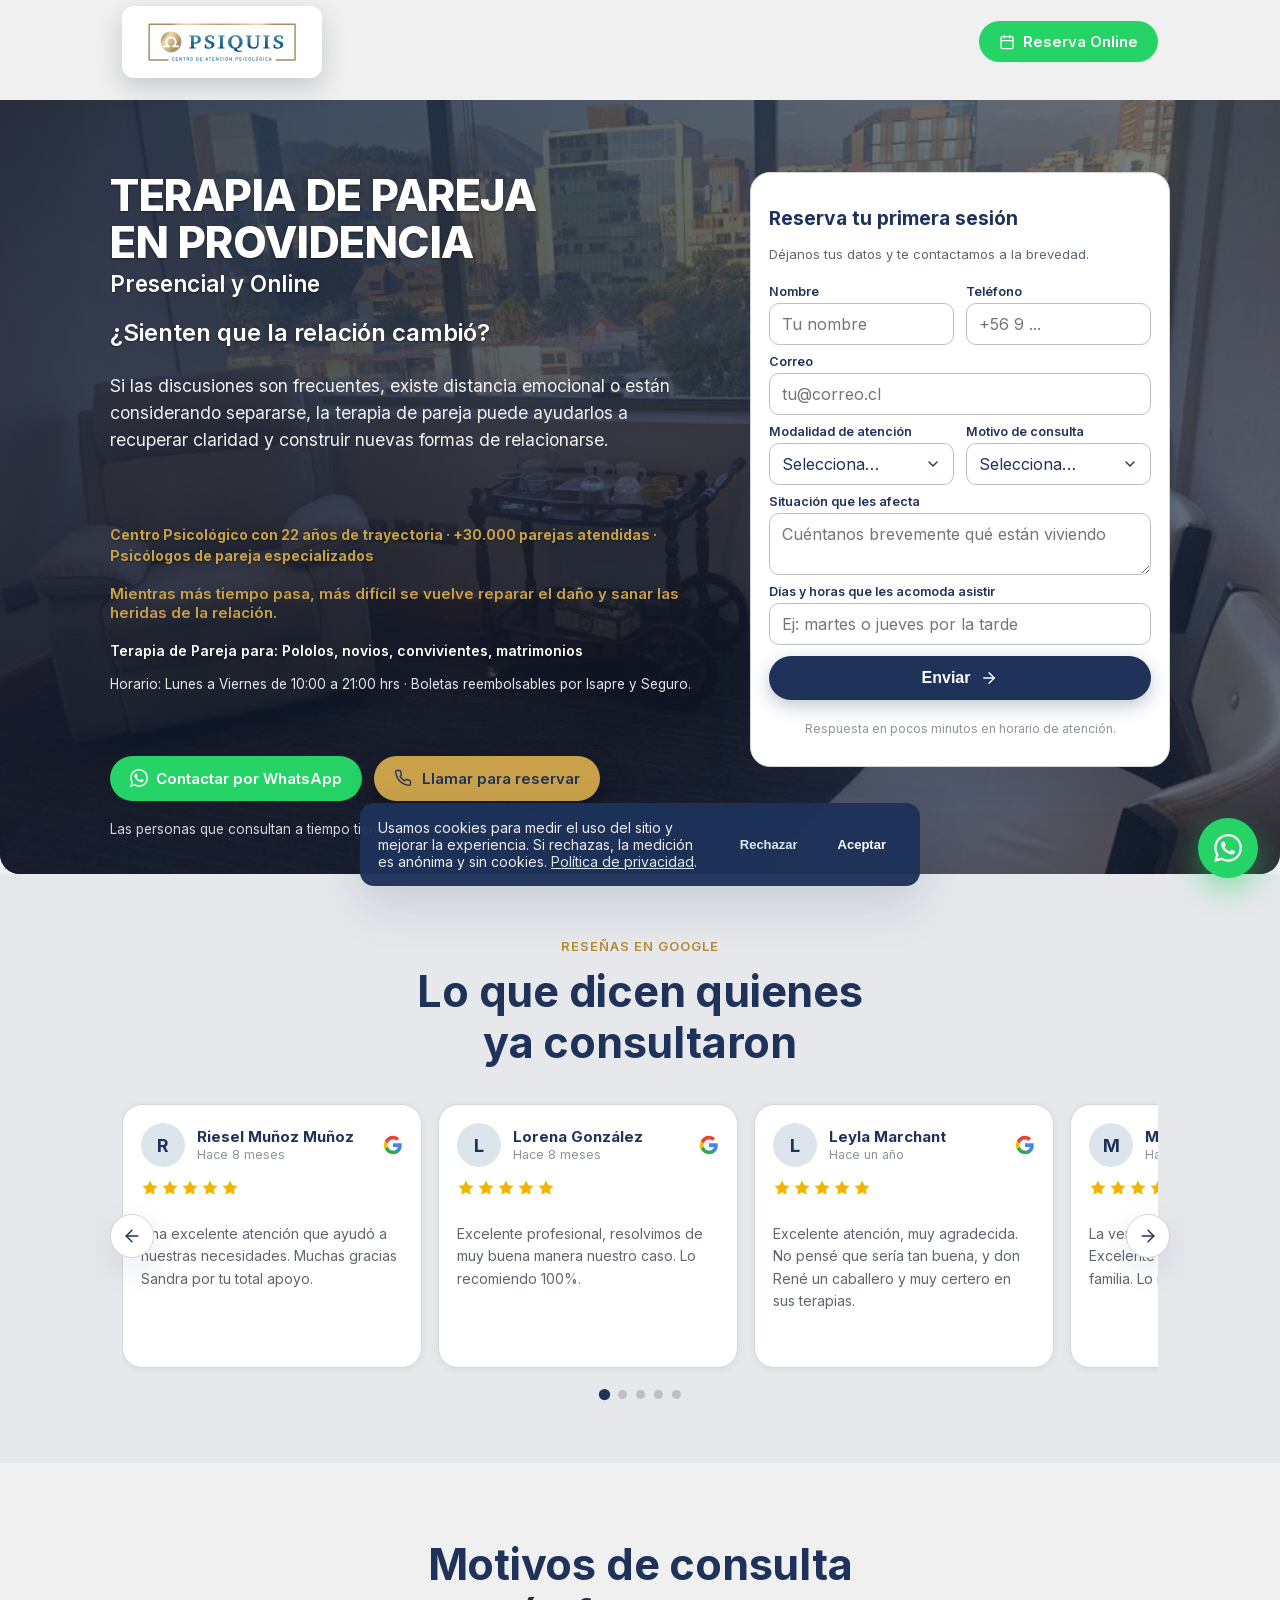
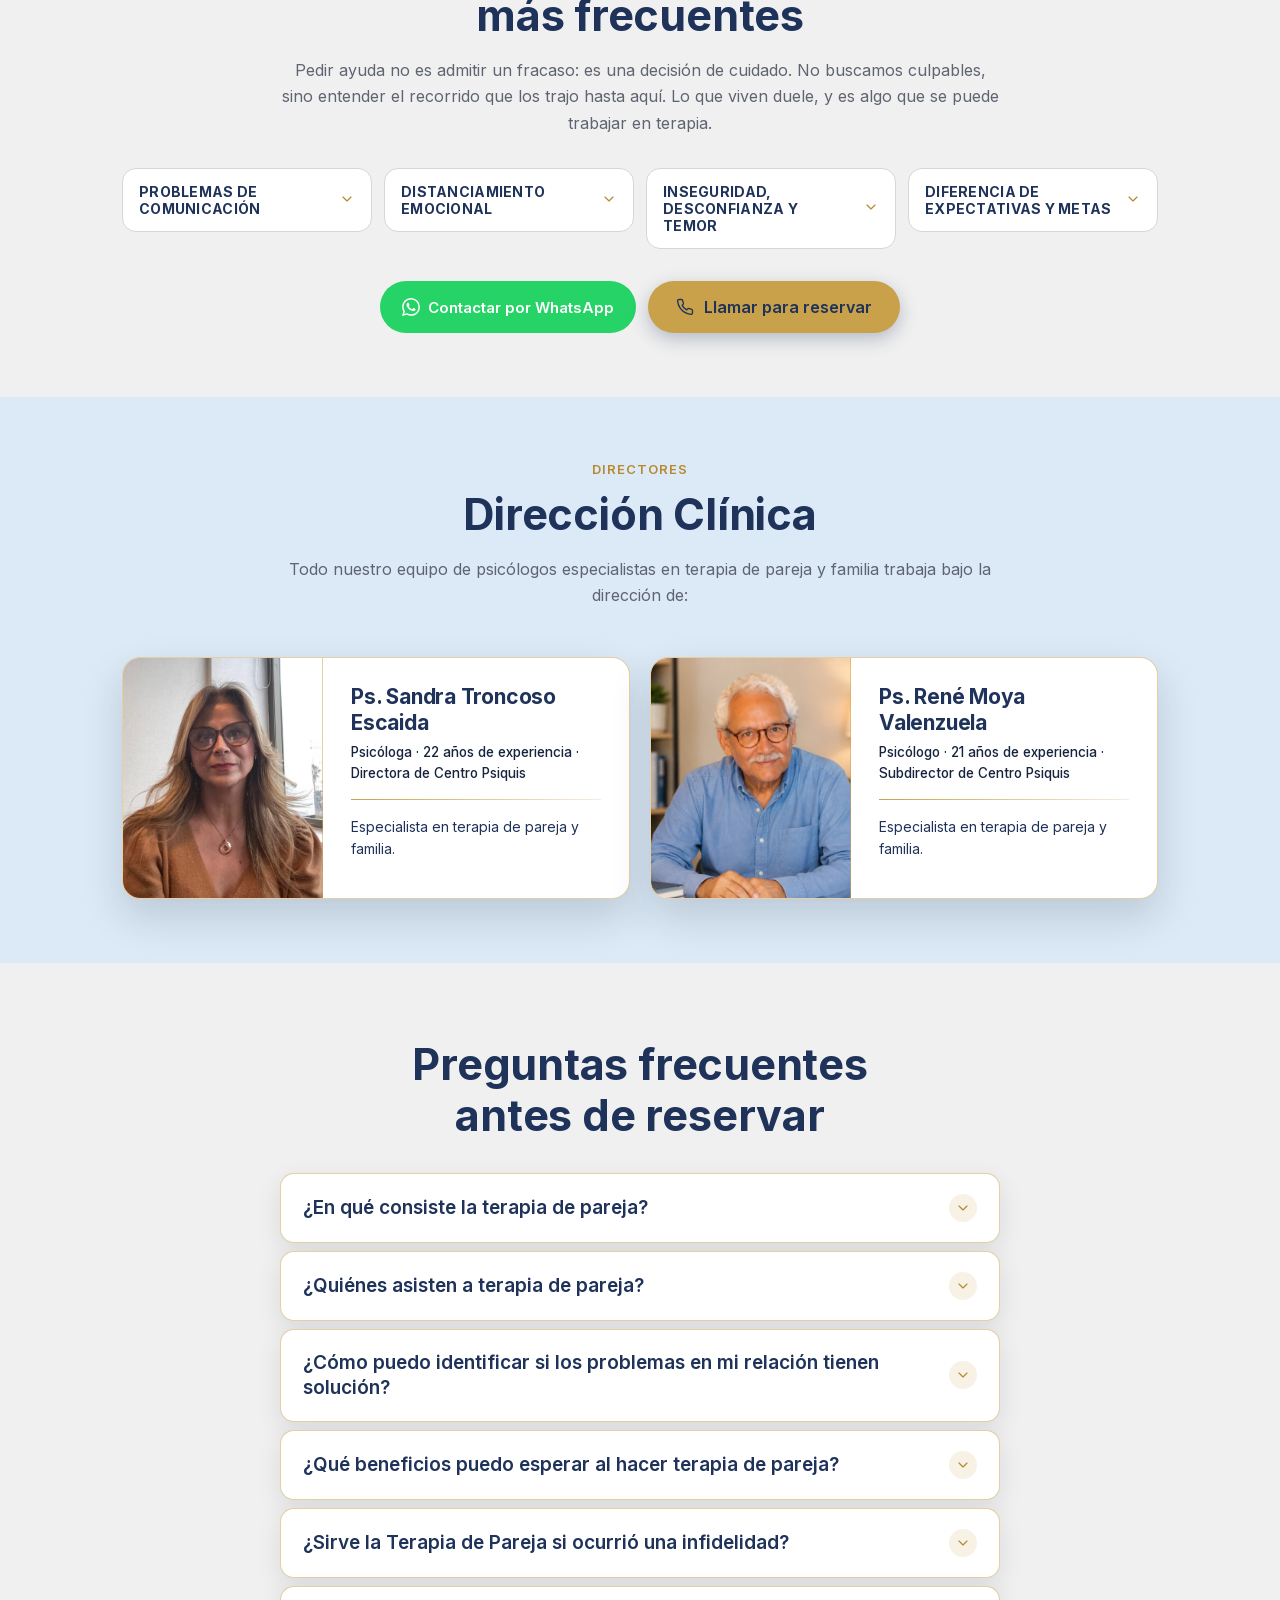
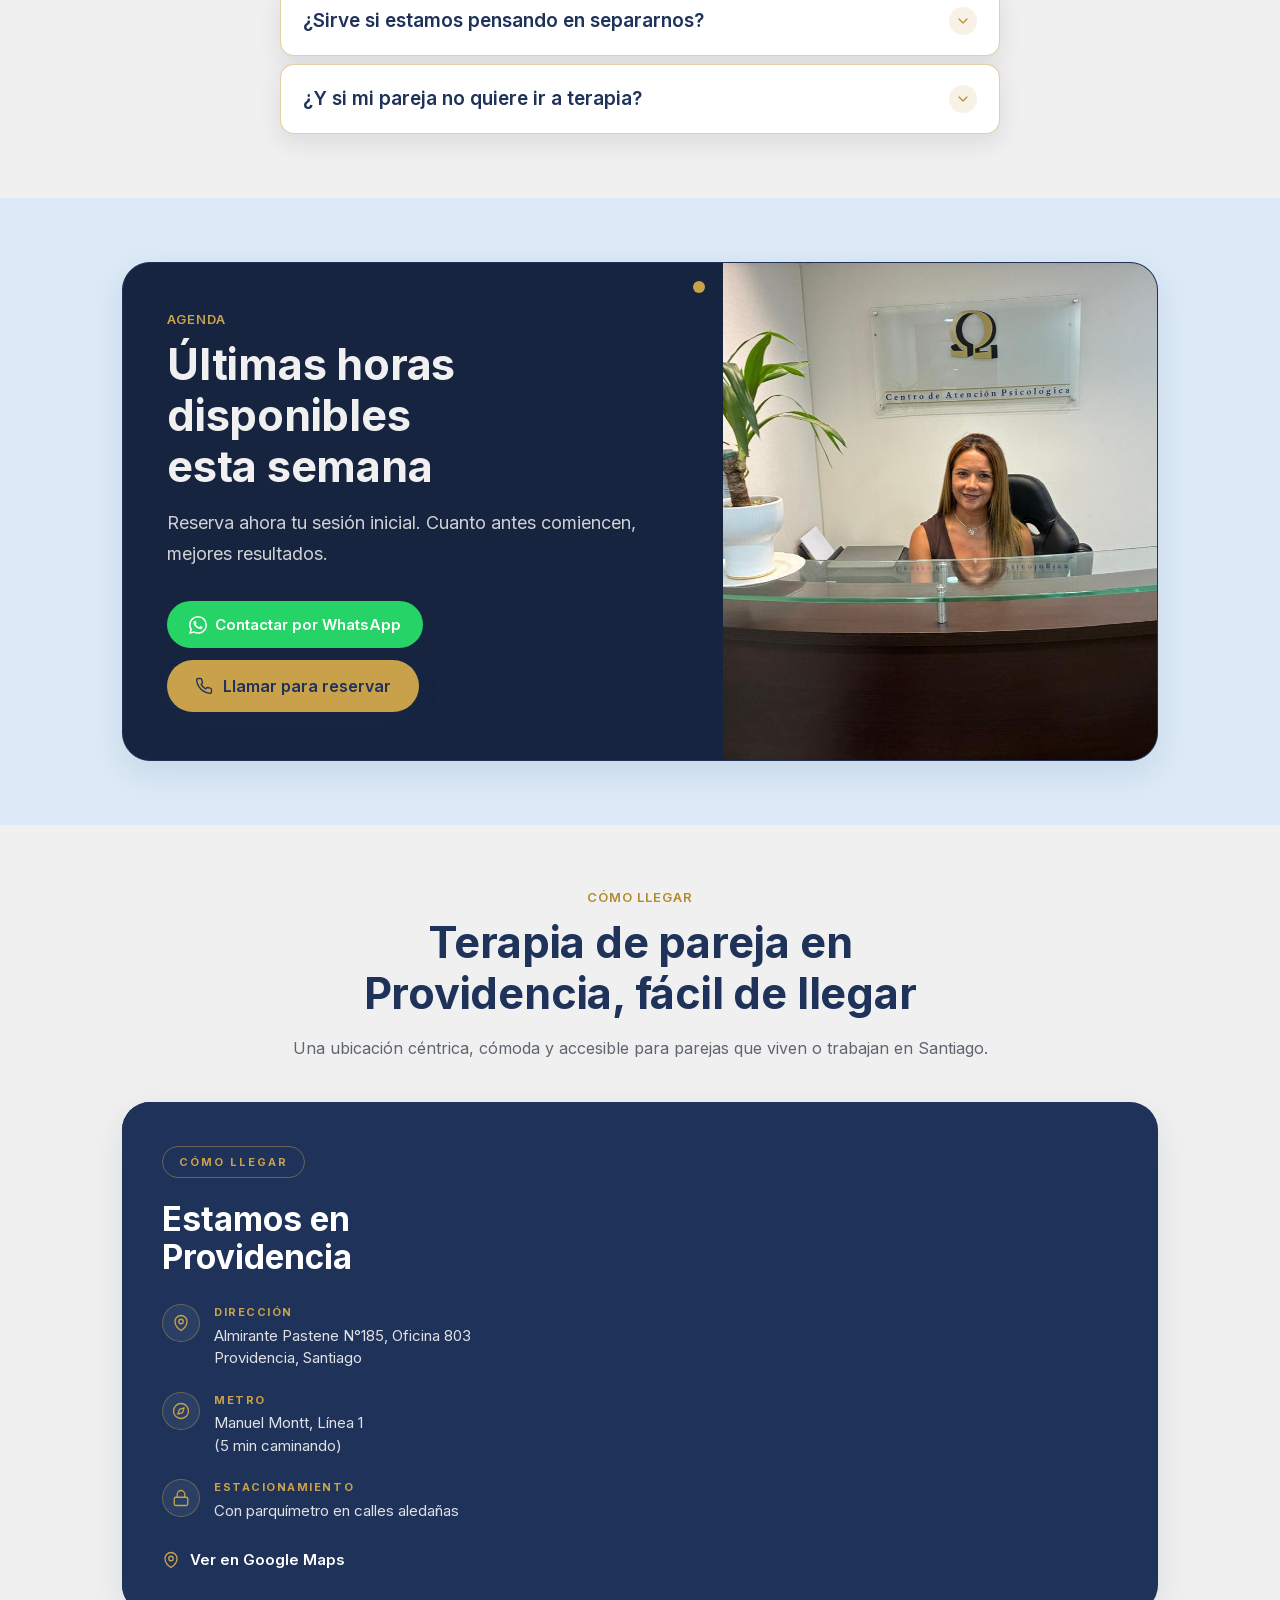
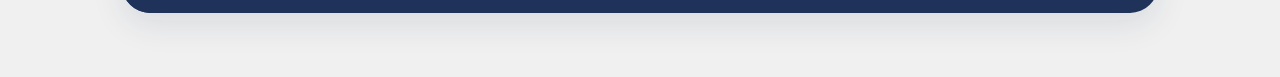
==== index.html @ bd594f8b "Preview limpio (URL nueva sin caché) — landing terapia de pareja Co-Authored-By: Claude Opus 4.8 (1M" ====
<!doctype html>
<html lang="es-CL" style="scroll-behavior: auto;"><head>
<meta charset="utf-8">
<!-- Anti-cache defense layer (browsers más viejos / proxies que ignoran Cache-Control de headers) -->
<meta http-equiv="Cache-Control" content="no-cache, no-store, must-revalidate">
<meta http-equiv="Pragma" content="no-cache">
<meta http-equiv="Expires" content="0">
<!-- Version checker: fuerza reload si el server tiene un build más nuevo -->
<script type="text/javascript" async="" src="https://www.googletagmanager.com/gtag/js?id=G-28GFBGWT80&amp;cx=c&amp;gtm=4e6631h1"></script><script type="text/javascript" async="" src="https://www.googletagmanager.com/gtm.js?id=GTM-K8H5GZMG&amp;is_td=1&amp;v=3&amp;t=t&amp;pid=2026185247&amp;gtm=45He6631h1v9252844368za200zd9252844368&amp;seq=1&amp;exp=0~115616985~115938466~115938469~118228214~119027222&amp;dl=127.0.0.1%2Findex.html&amp;tdp=GTM-K8H5GZMG;252844368;0;0;0&amp;frm=0&amp;rtg=252844368&amp;slo=3&amp;hlo=3&amp;lst=1&amp;bt=0&amp;ct=3&amp;mde=AW-960401448;0_1&amp;z=0"></script><script type="text/javascript" async="" src="https://www.googletagmanager.com/gtag/js?id=AW-960401448&amp;cx=c&amp;gtm=4e6631h1"></script><script async="" src="https://www.googletagmanager.com/gtm.js?id=GTM-K8H5GZMG"></script><script>
(function(){
  var current = 'mq34mw6h';
  try {
    fetch('/version.txt?t=' + Date.now(), { cache: 'no-store' })
      .then(function(r){ return r.ok ? r.text() : null; })
      .then(function(server){
        if (!server) return;
        server = server.trim();
        if (server && server !== current) {
          var key = '__cp_last_reload_' + server;
          // Evitar reload loop infinito si la version.txt está cacheada en algún proxy
          if (!sessionStorage.getItem(key)) {
            sessionStorage.setItem(key, '1');
            location.reload();
          }
        }
      })
      .catch(function(){});
  } catch(e) {}
})();
</script>
<meta name="viewport" content="width=device-width, initial-scale=1, viewport-fit=cover">
<title>Terapia de Pareja en Providencia | Centro Psiquis</title>
<meta name="description" content="Terapia de pareja en Providencia, presencial y online. Psicólogos acreditados con más de 22 años de experiencia y +30.000 parejas atendidas. Reserva tu primera sesión.">
<meta name="theme-color" content="#F0F0F0">
<meta name="robots" content="noindex, follow">
<meta name="author" content="Centro Psiquis">
<link rel="canonical" href="https://pareja.centropsiquis.cl/">
<meta name="format-detection" content="telephone=no">

<!-- Favicon / iconos de marca -->
<link rel="icon" href="/favicon.ico" sizes="32x32">
<link rel="icon" type="image/png" sizes="48x48" href="assets/favicon-48.png">
<link rel="apple-touch-icon" href="assets/apple-touch-icon.png">

<!-- Resource hints: destino de conversión (AgendaPro) -->
<link rel="preconnect" href="https://centropsiquis.site.agendapro.com" crossorigin="">
<link rel="dns-prefetch" href="https://centropsiquis.site.agendapro.com">

<!-- Open Graph -->
<meta property="og:type" content="website">
<meta property="og:site_name" content="Centro Psiquis">
<meta property="og:locale" content="es_CL">
<meta property="og:url" content="https://pareja.centropsiquis.cl/">
<meta property="og:title" content="Terapia de Pareja en Providencia | Centro Psiquis">
<meta property="og:description" content="Terapia de pareja en Providencia, presencial y online. Psicólogos acreditados con más de 22 años de experiencia y +30.000 parejas atendidas. Reserva tu primera sesión.">
<meta property="og:image" content="https://pareja.centropsiquis.cl/assets/og-image.jpg">
<meta property="og:image:secure_url" content="https://pareja.centropsiquis.cl/assets/og-image.jpg">
<meta property="og:image:type" content="image/jpeg">
<meta property="og:image:width" content="1200">
<meta property="og:image:height" content="630">
<meta property="og:image:alt" content="Sesión de terapia de pareja en Centro Psiquis, Providencia">

<!-- Twitter Card -->
<meta name="twitter:card" content="summary_large_image">
<meta name="twitter:title" content="Terapia de Pareja en Providencia | Centro Psiquis">
<meta name="twitter:description" content="Terapia de pareja en Providencia, presencial y online. Psicólogos acreditados con más de 22 años de experiencia y +30.000 parejas atendidas. Reserva tu primera sesión.">
<meta name="twitter:image" content="https://pareja.centropsiquis.cl/assets/og-image.jpg">
<meta name="twitter:image:alt" content="Sesión de terapia de pareja en Centro Psiquis, Providencia">

<!-- Fuentes self-hosted (sin requests externos) -->
<link rel="preload" as="image" href="assets/consulta-pareja.jpg" fetchpriority="high">
<link rel="stylesheet" href="styles.css?v=mq34mw6h">

<!-- Local MedicalClinic JSON-LD (members nested) -->
<script type="application/ld+json">
{
  "@context": "https://schema.org",
  "@type": "MedicalClinic",
  "@id": "https://pareja.centropsiquis.cl/#clinic",
  "name": "Centro Psiquis",
  "alternateName": "Centro de Atención Psicológica Psiquis",
  "description": "Centro de atención psicológica · Terapia de pareja en Providencia y Santiago, presencial y online.",
  "url": "https://pareja.centropsiquis.cl/",
  "logo": "https://pareja.centropsiquis.cl/assets/logo-psiquis.png",
  "image": {
    "@type": "ImageObject",
    "url": "https://pareja.centropsiquis.cl/assets/og-image.jpg",
    "width": 1200,
    "height": 630
  },
  "priceRange": "$$",
  "address": {
    "@type": "PostalAddress",
    "streetAddress": "Almirante Pastene 185, Oficina 803",
    "addressLocality": "Providencia",
    "addressRegion": "Región Metropolitana",
    "postalCode": "7500000",
    "addressCountry": "CL"
  },
  "geo": {
    "@type": "GeoCoordinates",
    "latitude": -33.4282,
    "longitude": -70.6175
  },
  "hasMap": "https://www.google.com/maps/search/?api=1&query=Almirante+Pastene+185+Of+803+Providencia+Santiago",
  "telephone": "+56940060690",
  "openingHours": "Mo-Fr 10:00-21:00",
  "areaServed": [
    { "@type": "City", "name": "Providencia" },
    { "@type": "City", "name": "Santiago" },
    { "@type": "Country", "name": "Chile" }
  ],
  "availableService": {
    "@type": "MedicalProcedure",
    "name": "Terapia de pareja",
    "procedureType": "https://schema.org/TherapeuticProcedure"
  },
  "makesOffer": [
    {
      "@type": "Offer",
      "name": "Sesión de terapia de pareja — arancel general",
      "priceSpecification": {
        "@type": "PriceSpecification",
        "price": "60000",
        "priceCurrency": "CLP"
      }
    },
    {
      "@type": "Offer",
      "name": "Sesión de terapia de pareja — arancel preferencial Fonasa (niveles I, II y III)",
      "priceSpecification": {
        "@type": "PriceSpecification",
        "price": "50000",
        "priceCurrency": "CLP"
      }
    }
  ],
  "member": [
    {
      "@type": "Person",
      "name": "Ps. Sandra Troncoso Escaida",
      "jobTitle": "Psicóloga · Directora",
      "identifier": ["Registro Superintendencia de Salud N°107421", "Colegio de Psicólogos N°2962"]
    },
    {
      "@type": "Person",
      "name": "Ps. René Moya Valenzuela",
      "jobTitle": "Psicólogo · Subdirector",
      "identifier": ["Registro Superintendencia de Salud N°107892", "Colegio de Psicólogos N°6592"]
    }
  ]
}
</script>

<!-- Google Tag Manager + Consent Mode v2 · GTM carga SIEMPRE; consentimiento denegado por defecto
     (pings sin cookies → Google modela las conversiones de quienes no aceptan). Ley 19.628 / cookies. -->
<script>
window.dataLayer = window.dataLayer || [];
function gtag(){ dataLayer.push(arguments); }
(function () {
  var GTM_ID = 'GTM-K8H5GZMG';

  // Estado por defecto: denegado, salvo que el visitante ya haya aceptado en una visita previa.
  var granted = false;
  try { granted = (localStorage.getItem('cp_cookie_consent') === 'accepted'); } catch (e) {}
  gtag('consent', 'default', {
    ad_storage: granted ? 'granted' : 'denied',
    analytics_storage: granted ? 'granted' : 'denied',
    ad_user_data: granted ? 'granted' : 'denied',
    ad_personalization: granted ? 'granted' : 'denied',
    wait_for_update: 500
  });

  // El banner de cookies llama a esto al decidir (true = Aceptar, false = Rechazar).
  window.__setConsent = function (accepted) {
    gtag('consent', 'update', {
      ad_storage: accepted ? 'granted' : 'denied',
      analytics_storage: accepted ? 'granted' : 'denied',
      ad_user_data: accepted ? 'granted' : 'denied',
      ad_personalization: accepted ? 'granted' : 'denied'
    });
  };

  // Cargar GTM SIEMPRE. Con Consent Mode, los tags de Google envían pings sin cookies mientras
  // el consentimiento esté denegado (medición modelada) y medición completa cuando se acepta.
  (function (w, d, s, l, i) {
    w[l] = w[l] || [];
    w[l].push({ 'gtm.start': new Date().getTime(), event: 'gtm.js' });
    var f = d.getElementsByTagName(s)[0], j = d.createElement(s),
        dl = l != 'dataLayer' ? '&l=' + l : '';
    j.async = true; j.src = 'https://www.googletagmanager.com/gtm.js?id=' + i + dl;
    f.parentNode.insertBefore(j, f);
  })(window, document, 'script', 'dataLayer', GTM_ID);

  // Eventos de conversión al dataLayer (GTM los consume; sin consentimiento viajan como ping sin cookies)
  document.addEventListener('click', function (e) {
    var a = e.target && e.target.closest ? e.target.closest('a[href]') : null;
    if (!a) return;
    var h = a.getAttribute('href') || '';
    var loc = a.getAttribute('data-loc') ||
              ((a.className && String(a.className).indexOf('wa-fab') > -1) ? 'fab' : '');
    if (h.indexOf('agendapro') > -1) {
      window.dataLayer.push({ event: 'reservar_click', cta_location: loc });
    } else if (h.indexOf('wa.me') > -1 || h.indexOf('whatsapp') > -1) {
      window.dataLayer.push({ event: 'whatsapp_click', cta_location: loc });
    } else if (h.indexOf('tel:') === 0 && h.indexOf('56940060690') > -1) {
      // Solo el teléfono del centro cuenta como conversión; excluye emergencias (131/SAMU, Salud Responde, 1455, 149, 133)
      window.dataLayer.push({ event: 'call_click', cta_location: loc });
    }
  }, true);
})();
</script>
<script type="application/ld+json" id="faq-jsonld">{"@context":"https://schema.org","@type":"FAQPage","mainEntity":[{"@type":"Question","name":"¿En qué consiste la terapia de pareja?","acceptedAnswer":{"@type":"Answer","text":"La terapia de pareja, también llamada terapia matrimonial o terapia familiar (aunque específicamente esta última se denomina así cuando asisten otros miembros de la familia), consiste en asistir junto a tu pareja a sesiones con un psicólogo especialista. Se trabaja sobre el problema, las dinámicas y las variables involucradas para implementar estrategias y herramientas que permitan a ambos administrar y resolver los conflictos."}},{"@type":"Question","name":"¿Quiénes asisten a terapia de pareja?","acceptedAnswer":{"@type":"Answer","text":"Solicitan hora de terapia de pareja personas jóvenes que recién están en pareja, novios próximos a casarse, personas que conviven por primera vez o después de años, matrimonios de más de 20 años y parejas del mismo sexo. Los conflictos ocurren en distintas formas de estar en pareja, y cada vez más personas se asesoran a tiempo."}},{"@type":"Question","name":"¿Cómo puedo identificar si los problemas en mi relación tienen solución?","acceptedAnswer":{"@type":"Answer","text":"El primer paso es definir el problema para ambas partes; luego ver las variables que influyen: características de personalidad, circunstancias, expectativas de cada uno, factibilidad y motivación para la resolución de conflictos. Si son coordinados y existe voluntad de superarlos, tienen solución."}},{"@type":"Question","name":"¿Sirve la Terapia de Pareja si ocurrió una infidelidad?","acceptedAnswer":{"@type":"Answer","text":"Es una de las crisis de pareja más complejas. Muchas parejas, al abordar esta situación en forma adecuada, pueden llegar a unirse aún más, logrando trabajar la desconfianza y volviendo a conectar emocionalmente."}},{"@type":"Question","name":"¿Sirve si estamos pensando en separarnos?","acceptedAnswer":{"@type":"Answer","text":"La primera frase que dicen algunas parejas es: «Esta es la última oportunidad que nos estamos dando, el último recurso para ver si se puede salvar esta relación». La terapia de pareja ayuda a reconocer y a expresar lo que sienten, y a decidir con más claridad."}},{"@type":"Question","name":"¿Y si mi pareja no quiere ir a terapia?","acceptedAnswer":{"@type":"Answer","text":"En algunos casos ocurre, y a menudo tiene que ver con el temor a la exposición y a ser responsabilizado/a. A la primera sesión puede asistir un solo miembro de la pareja para plantear la problemática; luego, con la asesoría del psicólogo, se incluye a la pareja."}}]}</script></head>
<body>
<div id="root"><div class="cookie-bar" role="dialog" aria-label="Aviso de cookies"><div>Usamos cookies para medir el uso del sitio y mejorar la experiencia. Si rechazas, la medición es anónima y sin cookies. <a href="privacidad.html" style="color: rgb(220, 231, 236); text-decoration: underline;">Política de privacidad</a>.</div><div class="cookie-actions flex gap-2"><button class="cookie-deny">Rechazar</button><button class="cookie-accept">Aceptar</button></div></div><header id="top" class="header-shell " role="banner"><div class="container-x h-full flex items-center justify-between"><a href="#top" aria-label="Centro Psiquis · inicio" class="inline-flex items-center"><img src="assets/logo-psiquis.svg" alt="Centro Psiquis · Centro de Atención Psicológica" width="218" height="72" class="header-logo"></a><div class="flex items-center gap-2"><a href="https://centropsiquis.site.agendapro.com/cl/sucursal/3797/profesional/22496" target="_blank" rel="noopener" class="btn-wa header-cta-reserva" data-loc="header"><svg xmlns="http://www.w3.org/2000/svg" width="16" height="16" viewBox="0 0 24 24" fill="none" stroke="currentColor" stroke-width="1.75" stroke-linecap="round" stroke-linejoin="round" class="" aria-hidden="true"><rect width="18" height="18" x="3" y="4" rx="2"></rect><path d="M16 2v4M8 2v4M3 10h18"></path></svg> Reserva Online</a></div></div></header><main><div class="hero-frame"><section aria-labelledby="hero-title" class="hero-fullbleed hero2"><img src="assets/consulta-pareja.jpg" alt="" aria-hidden="true" width="1800" height="1200" fetchpriority="high" loading="eager" class="hero-photo"><div class="hero-tint" aria-hidden="true"></div><div class="hero-content hero2-content"><div class="hero-main hero2-main"><h1 id="hero-title" class="hero-h1">TERAPIA DE PAREJA EN PROVIDENCIA</h1><p class="hero2-subtitle">Presencial y Online</p><p class="hero2-lead">¿Sienten que la relación cambió?</p><p class="hero-sub">Si las discusiones son frecuentes, existe distancia emocional o están considerando separarse, la terapia de pareja puede ayudarlos a recuperar claridad y construir nuevas formas de relacionarse.</p><p class="hero2-stats">Centro Psicológico con 22 años de trayectoria · +30.000 parejas atendidas · Psicólogos de pareja especializados</p><p class="hero2-emph">Mientras más tiempo pasa, más difícil se vuelve reparar el daño y sanar las heridas de la relación.</p><p class="aud-line">Terapia de Pareja para: Pololos, novios, convivientes, matrimonios</p><p class="hero2-horario">Horario: Lunes a Viernes de 10:00 a 21:00 hrs · Boletas reembolsables por Isapre y Seguro.</p><div class="hero-cta-row"><a href="https://wa.me/56940060690" target="_blank" rel="noopener" class="btn-wa" data-loc="hero-wa"><svg width="18" height="18" viewBox="0 0 24 24" fill="currentColor" aria-hidden="true"><path d="M17.472 14.382c-.297-.149-1.758-.867-2.03-.967-.273-.099-.471-.148-.67.15-.197.297-.767.966-.94 1.164-.173.199-.347.223-.644.075-.297-.149-1.255-.463-2.39-1.475-.883-.788-1.48-1.761-1.653-2.059-.173-.297-.018-.458.13-.606.134-.133.298-.347.446-.52.149-.174.198-.298.298-.497.099-.198.05-.371-.025-.52-.075-.149-.669-1.612-.916-2.207-.242-.579-.487-.5-.669-.51-.173-.008-.371-.01-.57-.01-.198 0-.52.074-.792.372-.272.297-1.04 1.016-1.04 2.479 0 1.462 1.065 2.875 1.213 3.074.149.198 2.096 3.2 5.077 4.487.709.306 1.262.489 1.694.625.712.227 1.36.195 1.871.118.571-.085 1.758-.719 2.006-1.413.248-.694.248-1.289.173-1.413-.074-.124-.272-.198-.57-.347m-5.421 7.403h-.004a9.87 9.87 0 01-5.031-1.378l-.361-.214-3.741.982.998-3.648-.235-.374a9.86 9.86 0 01-1.51-5.26c.001-5.45 4.436-9.884 9.888-9.884 2.64 0 5.122 1.03 6.988 2.898a9.825 9.825 0 012.893 6.994c-.003 5.45-4.437 9.884-9.885 9.884m8.413-18.297A11.815 11.815 0 0012.05 0C5.495 0 .16 5.335.157 11.892c0 2.096.547 4.142 1.588 5.945L.057 24l6.305-1.654a11.882 11.882 0 005.683 1.448h.005c6.554 0 11.89-5.335 11.893-11.893a11.821 11.821 0 00-3.48-8.413z"></path></svg> Contactar por WhatsApp</a><a href="tel:+56940060690" class="btn-primary" data-loc="hero-call"><svg xmlns="http://www.w3.org/2000/svg" width="18" height="18" viewBox="0 0 24 24" fill="none" stroke="currentColor" stroke-width="1.75" stroke-linecap="round" stroke-linejoin="round" class="" aria-hidden="true"><path d="M22 16.92v3a2 2 0 0 1-2.18 2 19.79 19.79 0 0 1-8.63-3.07 19.5 19.5 0 0 1-6-6 19.79 19.79 0 0 1-3.07-8.67A2 2 0 0 1 4.11 2h3a2 2 0 0 1 2 1.72c.13.96.37 1.9.72 2.81a2 2 0 0 1-.45 2.11L8.09 9.91a16 16 0 0 0 6 6l1.27-1.27a2 2 0 0 1 2.11-.45c.91.35 1.85.59 2.81.72A2 2 0 0 1 22 16.92Z"></path></svg> Llamar para reservar</a></div><p class="hero2-micro">Las personas que consultan a tiempo tienen mejores resultados.</p></div><aside class="hero-aside hero2-aside"><form class="cform" aria-labelledby="cform-title"><div class="cform__head"><h2 id="cform-title" class="cform__title">Reserva tu primera sesión</h2><p class="cform__sub">Déjanos tus datos y te contactamos a la brevedad.</p></div><label class="cform__field"><span class="cform__label">Nombre</span><input type="text" name="nombre" required="" autocomplete="name" placeholder="Tu nombre" value=""></label><label class="cform__field"><span class="cform__label">Teléfono</span><input type="tel" name="telefono" required="" autocomplete="tel" inputmode="tel" placeholder="+56 9 ..." value=""></label><label class="cform__field cform__field--full"><span class="cform__label">Correo</span><input type="email" name="correo" autocomplete="email" inputmode="email" placeholder="tu@correo.cl" value=""></label><label class="cform__field"><span class="cform__label">Modalidad de atención</span><select name="modalidad"><option value="">Selecciona…</option><option value="Presencial">Presencial</option><option value="Online">Online</option></select></label><label class="cform__field"><span class="cform__label">Motivo de consulta</span><select name="motivo"><option value="">Selecciona…</option><option value="Problemas de comunicación">Problemas de comunicación</option><option value="Distanciamiento">Distanciamiento</option><option value="Inseguridad">Inseguridad</option><option value="Diferencia de expectativas">Diferencia de expectativas</option><option value="Otros">Otros</option></select></label><label class="cform__field cform__field--full"><span class="cform__label">Situación que les afecta</span><textarea name="situacion" rows="2" placeholder="Cuéntanos brevemente qué están viviendo"></textarea></label><label class="cform__field cform__field--full"><span class="cform__label">Días y horas que les acomoda asistir</span><input type="text" name="horario" placeholder="Ej: martes o jueves por la tarde" value=""></label><button type="submit" class="btn-primary cform__submit" data-loc="hero-form">Enviar <svg xmlns="http://www.w3.org/2000/svg" width="18" height="18" viewBox="0 0 24 24" fill="none" stroke="currentColor" stroke-width="1.75" stroke-linecap="round" stroke-linejoin="round" class="" aria-hidden="true"><path d="M5 12h14"></path><path d="m12 5 7 7-7 7"></path></svg></button><p class="cform__note">Respuesta en pocos minutos en horario de atención.</p></form></aside></div></section></div><section class="section" aria-labelledby="rev-title" style="background: var(--surface-alt);"><div class="container-x"><div class="text-center read-col mx-auto"><div class="reveal is-visible eyebrow">RESEÑAS EN GOOGLE</div><h2 id="rev-title" class="h2 mt-3">Lo que dicen quienes ya consultaron</h2></div><div class="reviews-wrap mt-8"><button type="button" class="reviews-arrow reviews-arrow--prev" aria-label="Ver reseñas anteriores"><span style="display: inline-flex; transform: rotate(180deg);"><svg xmlns="http://www.w3.org/2000/svg" width="20" height="20" viewBox="0 0 24 24" fill="none" stroke="currentColor" stroke-width="1.75" stroke-linecap="round" stroke-linejoin="round" class="" aria-hidden="true"><path d="M5 12h14"></path><path d="m12 5 7 7-7 7"></path></svg></span></button><div class="reviews-slider" role="list" aria-label="Reseñas de clientes en Google"><article class="review-card" role="listitem"><header class="review-head"><span class="review-avatar" aria-hidden="true">R</span><div class="review-id"><span class="review-name">Riesel Muñoz Muñoz</span><span class="review-when">Hace 8 meses</span></div><span class="review-g" aria-label="Reseña de Google"><svg width="20" height="20" viewBox="0 0 24 24" aria-hidden="true"><path fill="#4285F4" d="M22.56 12.25c0-.78-.07-1.53-.2-2.25H12v4.26h5.92a5.06 5.06 0 0 1-2.2 3.32v2.77h3.57c2.08-1.92 3.27-4.74 3.27-8.1z"></path><path fill="#34A853" d="M12 23c2.97 0 5.46-.98 7.28-2.66l-3.57-2.77c-.98.66-2.23 1.06-3.71 1.06-2.86 0-5.29-1.93-6.16-4.53H2.18v2.84A11 11 0 0 0 12 23z"></path><path fill="#FBBC05" d="M5.84 14.1a6.6 6.6 0 0 1 0-4.2V7.06H2.18a11 11 0 0 0 0 9.88l3.66-2.84z"></path><path fill="#EA4335" d="M12 5.38c1.62 0 3.06.56 4.21 1.64l3.15-3.15C17.45 2.09 14.97 1 12 1 7.7 1 3.99 3.47 2.18 7.06l3.66 2.84C6.71 7.31 9.14 5.38 12 5.38z"></path></svg></span></header><div class="review-stars" aria-label="5 de 5 estrellas"><svg width="18" height="18" viewBox="0 0 24 24" fill="#F5B400" aria-hidden="true"><path d="M12 2l3.09 6.26L22 9.27l-5 4.87 1.18 6.88L12 17.77l-6.18 3.25L7 14.14 2 9.27l6.91-1.01L12 2z"></path></svg><svg width="18" height="18" viewBox="0 0 24 24" fill="#F5B400" aria-hidden="true"><path d="M12 2l3.09 6.26L22 9.27l-5 4.87 1.18 6.88L12 17.77l-6.18 3.25L7 14.14 2 9.27l6.91-1.01L12 2z"></path></svg><svg width="18" height="18" viewBox="0 0 24 24" fill="#F5B400" aria-hidden="true"><path d="M12 2l3.09 6.26L22 9.27l-5 4.87 1.18 6.88L12 17.77l-6.18 3.25L7 14.14 2 9.27l6.91-1.01L12 2z"></path></svg><svg width="18" height="18" viewBox="0 0 24 24" fill="#F5B400" aria-hidden="true"><path d="M12 2l3.09 6.26L22 9.27l-5 4.87 1.18 6.88L12 17.77l-6.18 3.25L7 14.14 2 9.27l6.91-1.01L12 2z"></path></svg><svg width="18" height="18" viewBox="0 0 24 24" fill="#F5B400" aria-hidden="true"><path d="M12 2l3.09 6.26L22 9.27l-5 4.87 1.18 6.88L12 17.77l-6.18 3.25L7 14.14 2 9.27l6.91-1.01L12 2z"></path></svg></div><p class="review-text">Una excelente atención que ayudó a nuestras necesidades. Muchas gracias Sandra por tu total apoyo.</p></article><article class="review-card" role="listitem"><header class="review-head"><span class="review-avatar" aria-hidden="true">L</span><div class="review-id"><span class="review-name">Lorena González</span><span class="review-when">Hace 8 meses</span></div><span class="review-g" aria-label="Reseña de Google"><svg width="20" height="20" viewBox="0 0 24 24" aria-hidden="true"><path fill="#4285F4" d="M22.56 12.25c0-.78-.07-1.53-.2-2.25H12v4.26h5.92a5.06 5.06 0 0 1-2.2 3.32v2.77h3.57c2.08-1.92 3.27-4.74 3.27-8.1z"></path><path fill="#34A853" d="M12 23c2.97 0 5.46-.98 7.28-2.66l-3.57-2.77c-.98.66-2.23 1.06-3.71 1.06-2.86 0-5.29-1.93-6.16-4.53H2.18v2.84A11 11 0 0 0 12 23z"></path><path fill="#FBBC05" d="M5.84 14.1a6.6 6.6 0 0 1 0-4.2V7.06H2.18a11 11 0 0 0 0 9.88l3.66-2.84z"></path><path fill="#EA4335" d="M12 5.38c1.62 0 3.06.56 4.21 1.64l3.15-3.15C17.45 2.09 14.97 1 12 1 7.7 1 3.99 3.47 2.18 7.06l3.66 2.84C6.71 7.31 9.14 5.38 12 5.38z"></path></svg></span></header><div class="review-stars" aria-label="5 de 5 estrellas"><svg width="18" height="18" viewBox="0 0 24 24" fill="#F5B400" aria-hidden="true"><path d="M12 2l3.09 6.26L22 9.27l-5 4.87 1.18 6.88L12 17.77l-6.18 3.25L7 14.14 2 9.27l6.91-1.01L12 2z"></path></svg><svg width="18" height="18" viewBox="0 0 24 24" fill="#F5B400" aria-hidden="true"><path d="M12 2l3.09 6.26L22 9.27l-5 4.87 1.18 6.88L12 17.77l-6.18 3.25L7 14.14 2 9.27l6.91-1.01L12 2z"></path></svg><svg width="18" height="18" viewBox="0 0 24 24" fill="#F5B400" aria-hidden="true"><path d="M12 2l3.09 6.26L22 9.27l-5 4.87 1.18 6.88L12 17.77l-6.18 3.25L7 14.14 2 9.27l6.91-1.01L12 2z"></path></svg><svg width="18" height="18" viewBox="0 0 24 24" fill="#F5B400" aria-hidden="true"><path d="M12 2l3.09 6.26L22 9.27l-5 4.87 1.18 6.88L12 17.77l-6.18 3.25L7 14.14 2 9.27l6.91-1.01L12 2z"></path></svg><svg width="18" height="18" viewBox="0 0 24 24" fill="#F5B400" aria-hidden="true"><path d="M12 2l3.09 6.26L22 9.27l-5 4.87 1.18 6.88L12 17.77l-6.18 3.25L7 14.14 2 9.27l6.91-1.01L12 2z"></path></svg></div><p class="review-text">Excelente profesional, resolvimos de muy buena manera nuestro caso. Lo recomiendo 100%.</p></article><article class="review-card" role="listitem"><header class="review-head"><span class="review-avatar" aria-hidden="true">L</span><div class="review-id"><span class="review-name">Leyla Marchant</span><span class="review-when">Hace un año</span></div><span class="review-g" aria-label="Reseña de Google"><svg width="20" height="20" viewBox="0 0 24 24" aria-hidden="true"><path fill="#4285F4" d="M22.56 12.25c0-.78-.07-1.53-.2-2.25H12v4.26h5.92a5.06 5.06 0 0 1-2.2 3.32v2.77h3.57c2.08-1.92 3.27-4.74 3.27-8.1z"></path><path fill="#34A853" d="M12 23c2.97 0 5.46-.98 7.28-2.66l-3.57-2.77c-.98.66-2.23 1.06-3.71 1.06-2.86 0-5.29-1.93-6.16-4.53H2.18v2.84A11 11 0 0 0 12 23z"></path><path fill="#FBBC05" d="M5.84 14.1a6.6 6.6 0 0 1 0-4.2V7.06H2.18a11 11 0 0 0 0 9.88l3.66-2.84z"></path><path fill="#EA4335" d="M12 5.38c1.62 0 3.06.56 4.21 1.64l3.15-3.15C17.45 2.09 14.97 1 12 1 7.7 1 3.99 3.47 2.18 7.06l3.66 2.84C6.71 7.31 9.14 5.38 12 5.38z"></path></svg></span></header><div class="review-stars" aria-label="5 de 5 estrellas"><svg width="18" height="18" viewBox="0 0 24 24" fill="#F5B400" aria-hidden="true"><path d="M12 2l3.09 6.26L22 9.27l-5 4.87 1.18 6.88L12 17.77l-6.18 3.25L7 14.14 2 9.27l6.91-1.01L12 2z"></path></svg><svg width="18" height="18" viewBox="0 0 24 24" fill="#F5B400" aria-hidden="true"><path d="M12 2l3.09 6.26L22 9.27l-5 4.87 1.18 6.88L12 17.77l-6.18 3.25L7 14.14 2 9.27l6.91-1.01L12 2z"></path></svg><svg width="18" height="18" viewBox="0 0 24 24" fill="#F5B400" aria-hidden="true"><path d="M12 2l3.09 6.26L22 9.27l-5 4.87 1.18 6.88L12 17.77l-6.18 3.25L7 14.14 2 9.27l6.91-1.01L12 2z"></path></svg><svg width="18" height="18" viewBox="0 0 24 24" fill="#F5B400" aria-hidden="true"><path d="M12 2l3.09 6.26L22 9.27l-5 4.87 1.18 6.88L12 17.77l-6.18 3.25L7 14.14 2 9.27l6.91-1.01L12 2z"></path></svg><svg width="18" height="18" viewBox="0 0 24 24" fill="#F5B400" aria-hidden="true"><path d="M12 2l3.09 6.26L22 9.27l-5 4.87 1.18 6.88L12 17.77l-6.18 3.25L7 14.14 2 9.27l6.91-1.01L12 2z"></path></svg></div><p class="review-text">Excelente atención, muy agradecida. No pensé que sería tan buena, y don René un caballero y muy certero en sus terapias.</p></article><article class="review-card" role="listitem"><header class="review-head"><span class="review-avatar" aria-hidden="true">M</span><div class="review-id"><span class="review-name">Margarita Guerra</span><span class="review-when">Hace un año</span></div><span class="review-g" aria-label="Reseña de Google"><svg width="20" height="20" viewBox="0 0 24 24" aria-hidden="true"><path fill="#4285F4" d="M22.56 12.25c0-.78-.07-1.53-.2-2.25H12v4.26h5.92a5.06 5.06 0 0 1-2.2 3.32v2.77h3.57c2.08-1.92 3.27-4.74 3.27-8.1z"></path><path fill="#34A853" d="M12 23c2.97 0 5.46-.98 7.28-2.66l-3.57-2.77c-.98.66-2.23 1.06-3.71 1.06-2.86 0-5.29-1.93-6.16-4.53H2.18v2.84A11 11 0 0 0 12 23z"></path><path fill="#FBBC05" d="M5.84 14.1a6.6 6.6 0 0 1 0-4.2V7.06H2.18a11 11 0 0 0 0 9.88l3.66-2.84z"></path><path fill="#EA4335" d="M12 5.38c1.62 0 3.06.56 4.21 1.64l3.15-3.15C17.45 2.09 14.97 1 12 1 7.7 1 3.99 3.47 2.18 7.06l3.66 2.84C6.71 7.31 9.14 5.38 12 5.38z"></path></svg></span></header><div class="review-stars" aria-label="5 de 5 estrellas"><svg width="18" height="18" viewBox="0 0 24 24" fill="#F5B400" aria-hidden="true"><path d="M12 2l3.09 6.26L22 9.27l-5 4.87 1.18 6.88L12 17.77l-6.18 3.25L7 14.14 2 9.27l6.91-1.01L12 2z"></path></svg><svg width="18" height="18" viewBox="0 0 24 24" fill="#F5B400" aria-hidden="true"><path d="M12 2l3.09 6.26L22 9.27l-5 4.87 1.18 6.88L12 17.77l-6.18 3.25L7 14.14 2 9.27l6.91-1.01L12 2z"></path></svg><svg width="18" height="18" viewBox="0 0 24 24" fill="#F5B400" aria-hidden="true"><path d="M12 2l3.09 6.26L22 9.27l-5 4.87 1.18 6.88L12 17.77l-6.18 3.25L7 14.14 2 9.27l6.91-1.01L12 2z"></path></svg><svg width="18" height="18" viewBox="0 0 24 24" fill="#F5B400" aria-hidden="true"><path d="M12 2l3.09 6.26L22 9.27l-5 4.87 1.18 6.88L12 17.77l-6.18 3.25L7 14.14 2 9.27l6.91-1.01L12 2z"></path></svg><svg width="18" height="18" viewBox="0 0 24 24" fill="#F5B400" aria-hidden="true"><path d="M12 2l3.09 6.26L22 9.27l-5 4.87 1.18 6.88L12 17.77l-6.18 3.25L7 14.14 2 9.27l6.91-1.01L12 2z"></path></svg></div><p class="review-text">La verdad, muy buena experiencia. Excelente orientación, así mi hija y en familia. Lo recomiendo 💯</p></article><article class="review-card" role="listitem"><header class="review-head"><span class="review-avatar" aria-hidden="true">C</span><div class="review-id"><span class="review-name">Carmen Gonzalez</span><span class="review-when">Hace un año</span></div><span class="review-g" aria-label="Reseña de Google"><svg width="20" height="20" viewBox="0 0 24 24" aria-hidden="true"><path fill="#4285F4" d="M22.56 12.25c0-.78-.07-1.53-.2-2.25H12v4.26h5.92a5.06 5.06 0 0 1-2.2 3.32v2.77h3.57c2.08-1.92 3.27-4.74 3.27-8.1z"></path><path fill="#34A853" d="M12 23c2.97 0 5.46-.98 7.28-2.66l-3.57-2.77c-.98.66-2.23 1.06-3.71 1.06-2.86 0-5.29-1.93-6.16-4.53H2.18v2.84A11 11 0 0 0 12 23z"></path><path fill="#FBBC05" d="M5.84 14.1a6.6 6.6 0 0 1 0-4.2V7.06H2.18a11 11 0 0 0 0 9.88l3.66-2.84z"></path><path fill="#EA4335" d="M12 5.38c1.62 0 3.06.56 4.21 1.64l3.15-3.15C17.45 2.09 14.97 1 12 1 7.7 1 3.99 3.47 2.18 7.06l3.66 2.84C6.71 7.31 9.14 5.38 12 5.38z"></path></svg></span></header><div class="review-stars" aria-label="5 de 5 estrellas"><svg width="18" height="18" viewBox="0 0 24 24" fill="#F5B400" aria-hidden="true"><path d="M12 2l3.09 6.26L22 9.27l-5 4.87 1.18 6.88L12 17.77l-6.18 3.25L7 14.14 2 9.27l6.91-1.01L12 2z"></path></svg><svg width="18" height="18" viewBox="0 0 24 24" fill="#F5B400" aria-hidden="true"><path d="M12 2l3.09 6.26L22 9.27l-5 4.87 1.18 6.88L12 17.77l-6.18 3.25L7 14.14 2 9.27l6.91-1.01L12 2z"></path></svg><svg width="18" height="18" viewBox="0 0 24 24" fill="#F5B400" aria-hidden="true"><path d="M12 2l3.09 6.26L22 9.27l-5 4.87 1.18 6.88L12 17.77l-6.18 3.25L7 14.14 2 9.27l6.91-1.01L12 2z"></path></svg><svg width="18" height="18" viewBox="0 0 24 24" fill="#F5B400" aria-hidden="true"><path d="M12 2l3.09 6.26L22 9.27l-5 4.87 1.18 6.88L12 17.77l-6.18 3.25L7 14.14 2 9.27l6.91-1.01L12 2z"></path></svg><svg width="18" height="18" viewBox="0 0 24 24" fill="#F5B400" aria-hidden="true"><path d="M12 2l3.09 6.26L22 9.27l-5 4.87 1.18 6.88L12 17.77l-6.18 3.25L7 14.14 2 9.27l6.91-1.01L12 2z"></path></svg></div><p class="review-text">Estimados, tengo el agrado de atenderme en este centro con el psicólogo René; ha sido fantástico, me ha ayudado mucho al igual que a mi hijo. Lo recomiendo 100%.</p></article><article class="review-card" role="listitem" aria-hidden="true"><header class="review-head"><span class="review-avatar" aria-hidden="true">R</span><div class="review-id"><span class="review-name">Riesel Muñoz Muñoz</span><span class="review-when">Hace 8 meses</span></div><span class="review-g" aria-label="Reseña de Google"><svg width="20" height="20" viewBox="0 0 24 24" aria-hidden="true"><path fill="#4285F4" d="M22.56 12.25c0-.78-.07-1.53-.2-2.25H12v4.26h5.92a5.06 5.06 0 0 1-2.2 3.32v2.77h3.57c2.08-1.92 3.27-4.74 3.27-8.1z"></path><path fill="#34A853" d="M12 23c2.97 0 5.46-.98 7.28-2.66l-3.57-2.77c-.98.66-2.23 1.06-3.71 1.06-2.86 0-5.29-1.93-6.16-4.53H2.18v2.84A11 11 0 0 0 12 23z"></path><path fill="#FBBC05" d="M5.84 14.1a6.6 6.6 0 0 1 0-4.2V7.06H2.18a11 11 0 0 0 0 9.88l3.66-2.84z"></path><path fill="#EA4335" d="M12 5.38c1.62 0 3.06.56 4.21 1.64l3.15-3.15C17.45 2.09 14.97 1 12 1 7.7 1 3.99 3.47 2.18 7.06l3.66 2.84C6.71 7.31 9.14 5.38 12 5.38z"></path></svg></span></header><div class="review-stars" aria-label="5 de 5 estrellas"><svg width="18" height="18" viewBox="0 0 24 24" fill="#F5B400" aria-hidden="true"><path d="M12 2l3.09 6.26L22 9.27l-5 4.87 1.18 6.88L12 17.77l-6.18 3.25L7 14.14 2 9.27l6.91-1.01L12 2z"></path></svg><svg width="18" height="18" viewBox="0 0 24 24" fill="#F5B400" aria-hidden="true"><path d="M12 2l3.09 6.26L22 9.27l-5 4.87 1.18 6.88L12 17.77l-6.18 3.25L7 14.14 2 9.27l6.91-1.01L12 2z"></path></svg><svg width="18" height="18" viewBox="0 0 24 24" fill="#F5B400" aria-hidden="true"><path d="M12 2l3.09 6.26L22 9.27l-5 4.87 1.18 6.88L12 17.77l-6.18 3.25L7 14.14 2 9.27l6.91-1.01L12 2z"></path></svg><svg width="18" height="18" viewBox="0 0 24 24" fill="#F5B400" aria-hidden="true"><path d="M12 2l3.09 6.26L22 9.27l-5 4.87 1.18 6.88L12 17.77l-6.18 3.25L7 14.14 2 9.27l6.91-1.01L12 2z"></path></svg><svg width="18" height="18" viewBox="0 0 24 24" fill="#F5B400" aria-hidden="true"><path d="M12 2l3.09 6.26L22 9.27l-5 4.87 1.18 6.88L12 17.77l-6.18 3.25L7 14.14 2 9.27l6.91-1.01L12 2z"></path></svg></div><p class="review-text">Una excelente atención que ayudó a nuestras necesidades. Muchas gracias Sandra por tu total apoyo.</p></article><article class="review-card" role="listitem" aria-hidden="true"><header class="review-head"><span class="review-avatar" aria-hidden="true">L</span><div class="review-id"><span class="review-name">Lorena González</span><span class="review-when">Hace 8 meses</span></div><span class="review-g" aria-label="Reseña de Google"><svg width="20" height="20" viewBox="0 0 24 24" aria-hidden="true"><path fill="#4285F4" d="M22.56 12.25c0-.78-.07-1.53-.2-2.25H12v4.26h5.92a5.06 5.06 0 0 1-2.2 3.32v2.77h3.57c2.08-1.92 3.27-4.74 3.27-8.1z"></path><path fill="#34A853" d="M12 23c2.97 0 5.46-.98 7.28-2.66l-3.57-2.77c-.98.66-2.23 1.06-3.71 1.06-2.86 0-5.29-1.93-6.16-4.53H2.18v2.84A11 11 0 0 0 12 23z"></path><path fill="#FBBC05" d="M5.84 14.1a6.6 6.6 0 0 1 0-4.2V7.06H2.18a11 11 0 0 0 0 9.88l3.66-2.84z"></path><path fill="#EA4335" d="M12 5.38c1.62 0 3.06.56 4.21 1.64l3.15-3.15C17.45 2.09 14.97 1 12 1 7.7 1 3.99 3.47 2.18 7.06l3.66 2.84C6.71 7.31 9.14 5.38 12 5.38z"></path></svg></span></header><div class="review-stars" aria-label="5 de 5 estrellas"><svg width="18" height="18" viewBox="0 0 24 24" fill="#F5B400" aria-hidden="true"><path d="M12 2l3.09 6.26L22 9.27l-5 4.87 1.18 6.88L12 17.77l-6.18 3.25L7 14.14 2 9.27l6.91-1.01L12 2z"></path></svg><svg width="18" height="18" viewBox="0 0 24 24" fill="#F5B400" aria-hidden="true"><path d="M12 2l3.09 6.26L22 9.27l-5 4.87 1.18 6.88L12 17.77l-6.18 3.25L7 14.14 2 9.27l6.91-1.01L12 2z"></path></svg><svg width="18" height="18" viewBox="0 0 24 24" fill="#F5B400" aria-hidden="true"><path d="M12 2l3.09 6.26L22 9.27l-5 4.87 1.18 6.88L12 17.77l-6.18 3.25L7 14.14 2 9.27l6.91-1.01L12 2z"></path></svg><svg width="18" height="18" viewBox="0 0 24 24" fill="#F5B400" aria-hidden="true"><path d="M12 2l3.09 6.26L22 9.27l-5 4.87 1.18 6.88L12 17.77l-6.18 3.25L7 14.14 2 9.27l6.91-1.01L12 2z"></path></svg><svg width="18" height="18" viewBox="0 0 24 24" fill="#F5B400" aria-hidden="true"><path d="M12 2l3.09 6.26L22 9.27l-5 4.87 1.18 6.88L12 17.77l-6.18 3.25L7 14.14 2 9.27l6.91-1.01L12 2z"></path></svg></div><p class="review-text">Excelente profesional, resolvimos de muy buena manera nuestro caso. Lo recomiendo 100%.</p></article><article class="review-card" role="listitem" aria-hidden="true"><header class="review-head"><span class="review-avatar" aria-hidden="true">L</span><div class="review-id"><span class="review-name">Leyla Marchant</span><span class="review-when">Hace un año</span></div><span class="review-g" aria-label="Reseña de Google"><svg width="20" height="20" viewBox="0 0 24 24" aria-hidden="true"><path fill="#4285F4" d="M22.56 12.25c0-.78-.07-1.53-.2-2.25H12v4.26h5.92a5.06 5.06 0 0 1-2.2 3.32v2.77h3.57c2.08-1.92 3.27-4.74 3.27-8.1z"></path><path fill="#34A853" d="M12 23c2.97 0 5.46-.98 7.28-2.66l-3.57-2.77c-.98.66-2.23 1.06-3.71 1.06-2.86 0-5.29-1.93-6.16-4.53H2.18v2.84A11 11 0 0 0 12 23z"></path><path fill="#FBBC05" d="M5.84 14.1a6.6 6.6 0 0 1 0-4.2V7.06H2.18a11 11 0 0 0 0 9.88l3.66-2.84z"></path><path fill="#EA4335" d="M12 5.38c1.62 0 3.06.56 4.21 1.64l3.15-3.15C17.45 2.09 14.97 1 12 1 7.7 1 3.99 3.47 2.18 7.06l3.66 2.84C6.71 7.31 9.14 5.38 12 5.38z"></path></svg></span></header><div class="review-stars" aria-label="5 de 5 estrellas"><svg width="18" height="18" viewBox="0 0 24 24" fill="#F5B400" aria-hidden="true"><path d="M12 2l3.09 6.26L22 9.27l-5 4.87 1.18 6.88L12 17.77l-6.18 3.25L7 14.14 2 9.27l6.91-1.01L12 2z"></path></svg><svg width="18" height="18" viewBox="0 0 24 24" fill="#F5B400" aria-hidden="true"><path d="M12 2l3.09 6.26L22 9.27l-5 4.87 1.18 6.88L12 17.77l-6.18 3.25L7 14.14 2 9.27l6.91-1.01L12 2z"></path></svg><svg width="18" height="18" viewBox="0 0 24 24" fill="#F5B400" aria-hidden="true"><path d="M12 2l3.09 6.26L22 9.27l-5 4.87 1.18 6.88L12 17.77l-6.18 3.25L7 14.14 2 9.27l6.91-1.01L12 2z"></path></svg><svg width="18" height="18" viewBox="0 0 24 24" fill="#F5B400" aria-hidden="true"><path d="M12 2l3.09 6.26L22 9.27l-5 4.87 1.18 6.88L12 17.77l-6.18 3.25L7 14.14 2 9.27l6.91-1.01L12 2z"></path></svg><svg width="18" height="18" viewBox="0 0 24 24" fill="#F5B400" aria-hidden="true"><path d="M12 2l3.09 6.26L22 9.27l-5 4.87 1.18 6.88L12 17.77l-6.18 3.25L7 14.14 2 9.27l6.91-1.01L12 2z"></path></svg></div><p class="review-text">Excelente atención, muy agradecida. No pensé que sería tan buena, y don René un caballero y muy certero en sus terapias.</p></article><article class="review-card" role="listitem" aria-hidden="true"><header class="review-head"><span class="review-avatar" aria-hidden="true">M</span><div class="review-id"><span class="review-name">Margarita Guerra</span><span class="review-when">Hace un año</span></div><span class="review-g" aria-label="Reseña de Google"><svg width="20" height="20" viewBox="0 0 24 24" aria-hidden="true"><path fill="#4285F4" d="M22.56 12.25c0-.78-.07-1.53-.2-2.25H12v4.26h5.92a5.06 5.06 0 0 1-2.2 3.32v2.77h3.57c2.08-1.92 3.27-4.74 3.27-8.1z"></path><path fill="#34A853" d="M12 23c2.97 0 5.46-.98 7.28-2.66l-3.57-2.77c-.98.66-2.23 1.06-3.71 1.06-2.86 0-5.29-1.93-6.16-4.53H2.18v2.84A11 11 0 0 0 12 23z"></path><path fill="#FBBC05" d="M5.84 14.1a6.6 6.6 0 0 1 0-4.2V7.06H2.18a11 11 0 0 0 0 9.88l3.66-2.84z"></path><path fill="#EA4335" d="M12 5.38c1.62 0 3.06.56 4.21 1.64l3.15-3.15C17.45 2.09 14.97 1 12 1 7.7 1 3.99 3.47 2.18 7.06l3.66 2.84C6.71 7.31 9.14 5.38 12 5.38z"></path></svg></span></header><div class="review-stars" aria-label="5 de 5 estrellas"><svg width="18" height="18" viewBox="0 0 24 24" fill="#F5B400" aria-hidden="true"><path d="M12 2l3.09 6.26L22 9.27l-5 4.87 1.18 6.88L12 17.77l-6.18 3.25L7 14.14 2 9.27l6.91-1.01L12 2z"></path></svg><svg width="18" height="18" viewBox="0 0 24 24" fill="#F5B400" aria-hidden="true"><path d="M12 2l3.09 6.26L22 9.27l-5 4.87 1.18 6.88L12 17.77l-6.18 3.25L7 14.14 2 9.27l6.91-1.01L12 2z"></path></svg><svg width="18" height="18" viewBox="0 0 24 24" fill="#F5B400" aria-hidden="true"><path d="M12 2l3.09 6.26L22 9.27l-5 4.87 1.18 6.88L12 17.77l-6.18 3.25L7 14.14 2 9.27l6.91-1.01L12 2z"></path></svg><svg width="18" height="18" viewBox="0 0 24 24" fill="#F5B400" aria-hidden="true"><path d="M12 2l3.09 6.26L22 9.27l-5 4.87 1.18 6.88L12 17.77l-6.18 3.25L7 14.14 2 9.27l6.91-1.01L12 2z"></path></svg><svg width="18" height="18" viewBox="0 0 24 24" fill="#F5B400" aria-hidden="true"><path d="M12 2l3.09 6.26L22 9.27l-5 4.87 1.18 6.88L12 17.77l-6.18 3.25L7 14.14 2 9.27l6.91-1.01L12 2z"></path></svg></div><p class="review-text">La verdad, muy buena experiencia. Excelente orientación, así mi hija y en familia. Lo recomiendo 💯</p></article><article class="review-card" role="listitem" aria-hidden="true"><header class="review-head"><span class="review-avatar" aria-hidden="true">C</span><div class="review-id"><span class="review-name">Carmen Gonzalez</span><span class="review-when">Hace un año</span></div><span class="review-g" aria-label="Reseña de Google"><svg width="20" height="20" viewBox="0 0 24 24" aria-hidden="true"><path fill="#4285F4" d="M22.56 12.25c0-.78-.07-1.53-.2-2.25H12v4.26h5.92a5.06 5.06 0 0 1-2.2 3.32v2.77h3.57c2.08-1.92 3.27-4.74 3.27-8.1z"></path><path fill="#34A853" d="M12 23c2.97 0 5.46-.98 7.28-2.66l-3.57-2.77c-.98.66-2.23 1.06-3.71 1.06-2.86 0-5.29-1.93-6.16-4.53H2.18v2.84A11 11 0 0 0 12 23z"></path><path fill="#FBBC05" d="M5.84 14.1a6.6 6.6 0 0 1 0-4.2V7.06H2.18a11 11 0 0 0 0 9.88l3.66-2.84z"></path><path fill="#EA4335" d="M12 5.38c1.62 0 3.06.56 4.21 1.64l3.15-3.15C17.45 2.09 14.97 1 12 1 7.7 1 3.99 3.47 2.18 7.06l3.66 2.84C6.71 7.31 9.14 5.38 12 5.38z"></path></svg></span></header><div class="review-stars" aria-label="5 de 5 estrellas"><svg width="18" height="18" viewBox="0 0 24 24" fill="#F5B400" aria-hidden="true"><path d="M12 2l3.09 6.26L22 9.27l-5 4.87 1.18 6.88L12 17.77l-6.18 3.25L7 14.14 2 9.27l6.91-1.01L12 2z"></path></svg><svg width="18" height="18" viewBox="0 0 24 24" fill="#F5B400" aria-hidden="true"><path d="M12 2l3.09 6.26L22 9.27l-5 4.87 1.18 6.88L12 17.77l-6.18 3.25L7 14.14 2 9.27l6.91-1.01L12 2z"></path></svg><svg width="18" height="18" viewBox="0 0 24 24" fill="#F5B400" aria-hidden="true"><path d="M12 2l3.09 6.26L22 9.27l-5 4.87 1.18 6.88L12 17.77l-6.18 3.25L7 14.14 2 9.27l6.91-1.01L12 2z"></path></svg><svg width="18" height="18" viewBox="0 0 24 24" fill="#F5B400" aria-hidden="true"><path d="M12 2l3.09 6.26L22 9.27l-5 4.87 1.18 6.88L12 17.77l-6.18 3.25L7 14.14 2 9.27l6.91-1.01L12 2z"></path></svg><svg width="18" height="18" viewBox="0 0 24 24" fill="#F5B400" aria-hidden="true"><path d="M12 2l3.09 6.26L22 9.27l-5 4.87 1.18 6.88L12 17.77l-6.18 3.25L7 14.14 2 9.27l6.91-1.01L12 2z"></path></svg></div><p class="review-text">Estimados, tengo el agrado de atenderme en este centro con el psicólogo René; ha sido fantástico, me ha ayudado mucho al igual que a mi hijo. Lo recomiendo 100%.</p></article></div><button type="button" class="reviews-arrow reviews-arrow--next" aria-label="Ver más reseñas"><svg xmlns="http://www.w3.org/2000/svg" width="20" height="20" viewBox="0 0 24 24" fill="none" stroke="currentColor" stroke-width="1.75" stroke-linecap="round" stroke-linejoin="round" class="" aria-hidden="true"><path d="M5 12h14"></path><path d="m12 5 7 7-7 7"></path></svg></button></div><div class="reviews-dots" role="tablist" aria-label="Ir a una reseña"><button type="button" class="reviews-dot is-active" aria-label="Reseña 1" aria-selected="true"></button><button type="button" class="reviews-dot " aria-label="Reseña 2" aria-selected="false"></button><button type="button" class="reviews-dot " aria-label="Reseña 3" aria-selected="false"></button><button type="button" class="reviews-dot " aria-label="Reseña 4" aria-selected="false"></button><button type="button" class="reviews-dot " aria-label="Reseña 5" aria-selected="false"></button></div></div></section><section class="section" aria-labelledby="res-title" style="background: var(--bg);"><div class="container-x"><div class="text-center read-col mx-auto"><h2 id="res-title" class="h2 mt-3">Motivos de consulta más frecuentes</h2><p class="body mt-4">Pedir ayuda no es admitir un fracaso: es una decisión de cuidado. No buscamos culpables, sino entender el recorrido que los trajo hasta aquí. Lo que viven duele, y es algo que se puede trabajar en terapia.</p></div><div class="res-acc mt-8"><details class="res-acc__item" name="motivos"><summary class="res-acc__title"><span>Problemas de comunicación</span><span class="res-acc__chev" aria-hidden="true"><svg xmlns="http://www.w3.org/2000/svg" width="16" height="16" viewBox="0 0 24 24" fill="none" stroke="currentColor" stroke-width="1.75" stroke-linecap="round" stroke-linejoin="round" class="" aria-hidden="true"><path d="m6 9 6 6 6-6"></path></svg></span></summary><p class="res-acc__body">Cada conversación parece terminar en conflicto. Sienten que uno de los dos siempre quiere ser «el dueño de la verdad» y se ha vuelto imposible reconocer o aceptar las diferencias del otro sin pelear.</p></details><details class="res-acc__item" name="motivos"><summary class="res-acc__title"><span>Distanciamiento emocional</span><span class="res-acc__chev" aria-hidden="true"><svg xmlns="http://www.w3.org/2000/svg" width="16" height="16" viewBox="0 0 24 24" fill="none" stroke="currentColor" stroke-width="1.75" stroke-linecap="round" stroke-linejoin="round" class="" aria-hidden="true"><path d="m6 9 6 6 6-6"></path></svg></span></summary><p class="res-acc__body">Viven bajo el mismo techo, pero se comportan como dos extraños. La distancia ha crecido tanto que sienten que el dolor o la alegría del otro ya no les afecta. Cada día se sienten más alejados.</p></details><details class="res-acc__item" name="motivos"><summary class="res-acc__title"><span>Inseguridad, desconfianza y temor</span><span class="res-acc__chev" aria-hidden="true"><svg xmlns="http://www.w3.org/2000/svg" width="16" height="16" viewBox="0 0 24 24" fill="none" stroke="currentColor" stroke-width="1.75" stroke-linecap="round" stroke-linejoin="round" class="" aria-hidden="true"><path d="m6 9 6 6 6-6"></path></svg></span></summary><p class="res-acc__body">La base de la relación se debilitó. Ya sea por el desgaste del día a día, promesas rotas o la herida profunda de una infidelidad, viven con una inestabilidad y un miedo constante que no los deja avanzar.</p></details><details class="res-acc__item" name="motivos"><summary class="res-acc__title"><span>Diferencia de expectativas y metas</span><span class="res-acc__chev" aria-hidden="true"><svg xmlns="http://www.w3.org/2000/svg" width="16" height="16" viewBox="0 0 24 24" fill="none" stroke="currentColor" stroke-width="1.75" stroke-linecap="round" stroke-linejoin="round" class="" aria-hidden="true"><path d="m6 9 6 6 6-6"></path></svg></span></summary><p class="res-acc__body">Ya no se trata solo de «seguir juntos», sino de la dolorosa pregunta: «¿Hacia dónde vamos?». Sienten que sus motivaciones y formas de ver la vida se han distanciado, generando una frustración constante.</p></details></div><div class="text-center mt-8"><div class="cta-pair"><a href="https://wa.me/56940060690" target="_blank" rel="noopener" class="btn-wa" data-loc="resonancia-wa"><svg width="18" height="18" viewBox="0 0 24 24" fill="currentColor" aria-hidden="true"><path d="M17.472 14.382c-.297-.149-1.758-.867-2.03-.967-.273-.099-.471-.148-.67.15-.197.297-.767.966-.94 1.164-.173.199-.347.223-.644.075-.297-.149-1.255-.463-2.39-1.475-.883-.788-1.48-1.761-1.653-2.059-.173-.297-.018-.458.13-.606.134-.133.298-.347.446-.52.149-.174.198-.298.298-.497.099-.198.05-.371-.025-.52-.075-.149-.669-1.612-.916-2.207-.242-.579-.487-.5-.669-.51-.173-.008-.371-.01-.57-.01-.198 0-.52.074-.792.372-.272.297-1.04 1.016-1.04 2.479 0 1.462 1.065 2.875 1.213 3.074.149.198 2.096 3.2 5.077 4.487.709.306 1.262.489 1.694.625.712.227 1.36.195 1.871.118.571-.085 1.758-.719 2.006-1.413.248-.694.248-1.289.173-1.413-.074-.124-.272-.198-.57-.347m-5.421 7.403h-.004a9.87 9.87 0 01-5.031-1.378l-.361-.214-3.741.982.998-3.648-.235-.374a9.86 9.86 0 01-1.51-5.26c.001-5.45 4.436-9.884 9.888-9.884 2.64 0 5.122 1.03 6.988 2.898a9.825 9.825 0 012.893 6.994c-.003 5.45-4.437 9.884-9.885 9.884m8.413-18.297A11.815 11.815 0 0012.05 0C5.495 0 .16 5.335.157 11.892c0 2.096.547 4.142 1.588 5.945L.057 24l6.305-1.654a11.882 11.882 0 005.683 1.448h.005c6.554 0 11.89-5.335 11.893-11.893a11.821 11.821 0 00-3.48-8.413z"></path></svg> Contactar por WhatsApp</a><a href="tel:+56940060690" class="btn-primary" data-loc="resonancia-call"><svg xmlns="http://www.w3.org/2000/svg" width="18" height="18" viewBox="0 0 24 24" fill="none" stroke="currentColor" stroke-width="1.75" stroke-linecap="round" stroke-linejoin="round" class="" aria-hidden="true"><path d="M22 16.92v3a2 2 0 0 1-2.18 2 19.79 19.79 0 0 1-8.63-3.07 19.5 19.5 0 0 1-6-6 19.79 19.79 0 0 1-3.07-8.67A2 2 0 0 1 4.11 2h3a2 2 0 0 1 2 1.72c.13.96.37 1.9.72 2.81a2 2 0 0 1-.45 2.11L8.09 9.91a16 16 0 0 0 6 6l1.27-1.27a2 2 0 0 1 2.11-.45c.91.35 1.85.59 2.81.72A2 2 0 0 1 22 16.92Z"></path></svg> Llamar para reservar</a></div></div></div></section><section id="team" class="section" aria-labelledby="team-title" style="background: rgb(220, 234, 247);"><div class="container-x"><div class="text-center read-col mx-auto"><div class="reveal is-visible eyebrow">DIRECTORES</div><h2 id="team-title" class="h2 mt-3">Dirección Clínica</h2><p class="body mt-4">Todo nuestro equipo de psicólogos especialistas en terapia de pareja y familia trabaja bajo la dirección de:</p></div><div class="reveal-stagger is-visible mt-12 grid grid-cols-1 md:grid-cols-2 gap-5" aria-label="Equipo profesional"><article class="pro-card" itemscope="" itemtype="https://schema.org/Person"><div class="pro-photo-wrap"><img src="assets/sandra-troncoso-v2.jpg" alt="Retrato de Ps. Sandra Troncoso Escaida, psicóloga" class="pro-photo" width="1254" height="1254" loading="lazy" itemprop="image"></div><div class="pro-body"><div class="pro-name" itemprop="name">Ps. Sandra Troncoso Escaida</div><div class="pro-role" itemprop="jobTitle">Psicóloga · 22 años de experiencia · Directora de Centro Psiquis</div><hr class="pro-rule"><p class="pro-spec">Especialista en terapia de pareja y familia.</p></div></article><article class="pro-card" itemscope="" itemtype="https://schema.org/Person"><div class="pro-photo-wrap"><img src="assets/rene-moya.jpg" alt="Retrato de Ps. René Moya Valenzuela, psicólogo" class="pro-photo" width="1402" height="1122" loading="lazy" itemprop="image"></div><div class="pro-body"><div class="pro-name" itemprop="name">Ps. René Moya Valenzuela</div><div class="pro-role" itemprop="jobTitle">Psicólogo · 21 años de experiencia · Subdirector de Centro Psiquis</div><hr class="pro-rule"><p class="pro-spec">Especialista en terapia de pareja y familia.</p></div></article></div></div></section><section class="section" aria-labelledby="faq-title"><div class="container-x"><div class="text-center read-col mx-auto"><h2 id="faq-title" class="h2 mt-3">Preguntas frecuentes antes de reservar</h2></div><div class="reveal is-visible read-col mx-auto mt-8"><details class="faq-item"><summary><span>¿En qué consiste la terapia de pareja?</span><span class="faq-icon"><svg xmlns="http://www.w3.org/2000/svg" width="16" height="16" viewBox="0 0 24 24" fill="none" stroke="currentColor" stroke-width="1.75" stroke-linecap="round" stroke-linejoin="round" class="" aria-hidden="true"><path d="m6 9 6 6 6-6"></path></svg></span></summary><div class="faq-content">La terapia de pareja, también llamada terapia matrimonial o terapia familiar (aunque específicamente esta última se denomina así cuando asisten otros miembros de la familia), consiste en asistir junto a tu pareja a sesiones con un psicólogo especialista. Se trabaja sobre el problema, las dinámicas y las variables involucradas para implementar estrategias y herramientas que permitan a ambos administrar y resolver los conflictos.</div></details><details class="faq-item"><summary><span>¿Quiénes asisten a terapia de pareja?</span><span class="faq-icon"><svg xmlns="http://www.w3.org/2000/svg" width="16" height="16" viewBox="0 0 24 24" fill="none" stroke="currentColor" stroke-width="1.75" stroke-linecap="round" stroke-linejoin="round" class="" aria-hidden="true"><path d="m6 9 6 6 6-6"></path></svg></span></summary><div class="faq-content">Solicitan hora de terapia de pareja personas jóvenes que recién están en pareja, novios próximos a casarse, personas que conviven por primera vez o después de años, matrimonios de más de 20 años y parejas del mismo sexo. Los conflictos ocurren en distintas formas de estar en pareja, y cada vez más personas se asesoran a tiempo.</div></details><details class="faq-item"><summary><span>¿Cómo puedo identificar si los problemas en mi relación tienen solución?</span><span class="faq-icon"><svg xmlns="http://www.w3.org/2000/svg" width="16" height="16" viewBox="0 0 24 24" fill="none" stroke="currentColor" stroke-width="1.75" stroke-linecap="round" stroke-linejoin="round" class="" aria-hidden="true"><path d="m6 9 6 6 6-6"></path></svg></span></summary><div class="faq-content">El primer paso es definir el problema para ambas partes; luego ver las variables que influyen: características de personalidad, circunstancias, expectativas de cada uno, factibilidad y motivación para la resolución de conflictos. Si son coordinados y existe voluntad de superarlos, tienen solución.</div></details><details class="faq-item"><summary><span>¿Qué beneficios puedo esperar al hacer terapia de pareja?</span><span class="faq-icon"><svg xmlns="http://www.w3.org/2000/svg" width="16" height="16" viewBox="0 0 24 24" fill="none" stroke="currentColor" stroke-width="1.75" stroke-linecap="round" stroke-linejoin="round" class="" aria-hidden="true"><path d="m6 9 6 6 6-6"></path></svg></span></summary><div class="faq-content"><strong>Comunicación más clara.</strong> Aprenderán a escucharse sin que cada conversación termine en conflicto o distancia.<br><br><strong>Menos tensiones y conflictos.</strong> Reducir la intensidad emocional les permite pensar con más claridad y actuar diferente.<br><br><strong>Entender el problema de fondo.</strong> Identificar la raíz del conflicto —no solo los síntomas— es clave para un cambio real.<br><br><strong>Decisiones con más claridad.</strong> Si deciden seguir juntos, lo harán con mayor conciencia y respeto mutuo.</div></details><details class="faq-item"><summary><span>¿Sirve la Terapia de Pareja si ocurrió una infidelidad?</span><span class="faq-icon"><svg xmlns="http://www.w3.org/2000/svg" width="16" height="16" viewBox="0 0 24 24" fill="none" stroke="currentColor" stroke-width="1.75" stroke-linecap="round" stroke-linejoin="round" class="" aria-hidden="true"><path d="m6 9 6 6 6-6"></path></svg></span></summary><div class="faq-content">Es una de las crisis de pareja más complejas. Muchas parejas, al abordar esta situación en forma adecuada, pueden llegar a unirse aún más, logrando trabajar la desconfianza y volviendo a conectar emocionalmente.</div></details><details class="faq-item"><summary><span>¿Sirve si estamos pensando en separarnos?</span><span class="faq-icon"><svg xmlns="http://www.w3.org/2000/svg" width="16" height="16" viewBox="0 0 24 24" fill="none" stroke="currentColor" stroke-width="1.75" stroke-linecap="round" stroke-linejoin="round" class="" aria-hidden="true"><path d="m6 9 6 6 6-6"></path></svg></span></summary><div class="faq-content">La primera frase que dicen algunas parejas es: «Esta es la última oportunidad que nos estamos dando, el último recurso para ver si se puede salvar esta relación». La terapia de pareja ayuda a reconocer y a expresar lo que sienten, y a decidir con más claridad.</div></details><details class="faq-item"><summary><span>¿Y si mi pareja no quiere ir a terapia?</span><span class="faq-icon"><svg xmlns="http://www.w3.org/2000/svg" width="16" height="16" viewBox="0 0 24 24" fill="none" stroke="currentColor" stroke-width="1.75" stroke-linecap="round" stroke-linejoin="round" class="" aria-hidden="true"><path d="m6 9 6 6 6-6"></path></svg></span></summary><div class="faq-content">En algunos casos ocurre, y a menudo tiene que ver con el temor a la exposición y a ser responsabilizado/a. A la primera sesión puede asistir un solo miembro de la pareja para plantear la problemática; luego, con la asesoría del psicólogo, se incluye a la pareja.</div></details></div></div></section><section class="section urgency-sec" aria-labelledby="urg-title"><div class="container-x"><div class="reveal is-visible urgency-band"><div class="urgency-body"><div class="urgency-pulse" aria-hidden="true"></div><div class="eyebrow" style="color: var(--gold-400);">AGENDA</div><h2 id="urg-title" class="h2 mt-3" style="color: rgb(240, 240, 240);">Últimas horas disponibles esta semana</h2><p class="lede mt-4" style="color: rgba(240, 240, 240, 0.85);">Reserva ahora tu sesión inicial. Cuanto antes comiencen, mejores resultados.</p><div class="urgency-ctas mt-8"><a href="https://wa.me/56940060690" target="_blank" rel="noopener" class="btn-wa" data-loc="urgencia-wa"><svg width="18" height="18" viewBox="0 0 24 24" fill="currentColor" aria-hidden="true"><path d="M17.472 14.382c-.297-.149-1.758-.867-2.03-.967-.273-.099-.471-.148-.67.15-.197.297-.767.966-.94 1.164-.173.199-.347.223-.644.075-.297-.149-1.255-.463-2.39-1.475-.883-.788-1.48-1.761-1.653-2.059-.173-.297-.018-.458.13-.606.134-.133.298-.347.446-.52.149-.174.198-.298.298-.497.099-.198.05-.371-.025-.52-.075-.149-.669-1.612-.916-2.207-.242-.579-.487-.5-.669-.51-.173-.008-.371-.01-.57-.01-.198 0-.52.074-.792.372-.272.297-1.04 1.016-1.04 2.479 0 1.462 1.065 2.875 1.213 3.074.149.198 2.096 3.2 5.077 4.487.709.306 1.262.489 1.694.625.712.227 1.36.195 1.871.118.571-.085 1.758-.719 2.006-1.413.248-.694.248-1.289.173-1.413-.074-.124-.272-.198-.57-.347m-5.421 7.403h-.004a9.87 9.87 0 01-5.031-1.378l-.361-.214-3.741.982.998-3.648-.235-.374a9.86 9.86 0 01-1.51-5.26c.001-5.45 4.436-9.884 9.888-9.884 2.64 0 5.122 1.03 6.988 2.898a9.825 9.825 0 012.893 6.994c-.003 5.45-4.437 9.884-9.885 9.884m8.413-18.297A11.815 11.815 0 0012.05 0C5.495 0 .16 5.335.157 11.892c0 2.096.547 4.142 1.588 5.945L.057 24l6.305-1.654a11.882 11.882 0 005.683 1.448h.005c6.554 0 11.89-5.335 11.893-11.893a11.821 11.821 0 00-3.48-8.413z"></path></svg> Contactar por WhatsApp</a><a href="tel:+56940060690" class="btn-primary" data-loc="urgencia-call"><svg xmlns="http://www.w3.org/2000/svg" width="18" height="18" viewBox="0 0 24 24" fill="none" stroke="currentColor" stroke-width="1.75" stroke-linecap="round" stroke-linejoin="round" class="" aria-hidden="true"><path d="M22 16.92v3a2 2 0 0 1-2.18 2 19.79 19.79 0 0 1-8.63-3.07 19.5 19.5 0 0 1-6-6 19.79 19.79 0 0 1-3.07-8.67A2 2 0 0 1 4.11 2h3a2 2 0 0 1 2 1.72c.13.96.37 1.9.72 2.81a2 2 0 0 1-.45 2.11L8.09 9.91a16 16 0 0 0 6 6l1.27-1.27a2 2 0 0 1 2.11-.45c.91.35 1.85.59 2.81.72A2 2 0 0 1 22 16.92Z"></path></svg> Llamar para reservar</a></div></div><div class="urgency-photo" role="img" aria-label="Recepción de Centro Psiquis en Almirante Pastene 185, Providencia"></div></div></div></section><section class="section ubic-sec" aria-labelledby="ubic-title" style="background: var(--bg);"><div class="container-x"><div class="text-center read-col mx-auto"><div class="reveal is-visible eyebrow">CÓMO LLEGAR</div><h2 id="ubic-title" class="h2 mt-3">Terapia de pareja en Providencia, fácil de llegar</h2><p class="body mt-4">Una ubicación céntrica, cómoda y accesible para parejas que viven o trabajan en Santiago.</p></div><div class="reveal is-visible ubic-card mt-10"><div class="ubic-info"><span class="ubic-info__kicker">Cómo llegar</span><h3 class="ubic-info__title">Estamos en Providencia</h3><ul class="ubic-list"><li><span class="ubic-list__ic" aria-hidden="true"><svg xmlns="http://www.w3.org/2000/svg" width="18" height="18" viewBox="0 0 24 24" fill="none" stroke="currentColor" stroke-width="1.75" stroke-linecap="round" stroke-linejoin="round" class="" aria-hidden="true"><path d="M20 10c0 7-8 12-8 12s-8-5-8-12a8 8 0 0 1 16 0Z"></path><circle cx="12" cy="10" r="3"></circle></svg></span><div><span class="ubic-list__k">Dirección</span>Almirante Pastene N°185, Oficina 803<br>Providencia, Santiago</div></li><li><span class="ubic-list__ic" aria-hidden="true"><svg xmlns="http://www.w3.org/2000/svg" width="18" height="18" viewBox="0 0 24 24" fill="none" stroke="currentColor" stroke-width="1.75" stroke-linecap="round" stroke-linejoin="round" class="" aria-hidden="true"><circle cx="12" cy="12" r="10"></circle><polygon points="16.24 7.76 14.12 14.12 7.76 16.24 9.88 9.88 16.24 7.76"></polygon></svg></span><div><span class="ubic-list__k">Metro</span>Manuel Montt, Línea 1<br>(5 min caminando)</div></li><li><span class="ubic-list__ic" aria-hidden="true"><svg xmlns="http://www.w3.org/2000/svg" width="18" height="18" viewBox="0 0 24 24" fill="none" stroke="currentColor" stroke-width="1.75" stroke-linecap="round" stroke-linejoin="round" class="" aria-hidden="true"><rect width="18" height="11" x="3" y="11" rx="2" ry="2"></rect><path d="M7 11V7a5 5 0 0 1 10 0v4"></path></svg></span><div><span class="ubic-list__k">Estacionamiento</span>Con parquímetro en calles aledañas</div></li></ul><a href="https://www.google.com/maps/search/?api=1&amp;query=Almirante+Pastene+185+Of+803+Providencia+Santiago" target="_blank" rel="noopener" class="ubic-maplink" data-loc="ubicacion-maps"><svg xmlns="http://www.w3.org/2000/svg" width="18" height="18" viewBox="0 0 24 24" fill="none" stroke="currentColor" stroke-width="1.75" stroke-linecap="round" stroke-linejoin="round" class="" aria-hidden="true"><path d="M20 10c0 7-8 12-8 12s-8-5-8-12a8 8 0 0 1 16 0Z"></path><circle cx="12" cy="10" r="3"></circle></svg> Ver en Google Maps</a></div><div class="ubic-map"><iframe src="https://www.google.com/maps?q=Almirante+Pastene+185,+Providencia,+Regi%C3%B3n+Metropolitana&amp;z=16&amp;output=embed" title="Mapa — Almirante Pastene 185, Providencia, Santiago" loading="lazy" referrerpolicy="no-referrer-when-downgrade" allowfullscreen=""></iframe></div></div></div></section></main><div class="sticky-cta " role="region" aria-label="Acciones rápidas"><a href="tel:+56940060690" class="btn-primary btn-primary-sm" data-loc="sticky-call" style="flex: 1 1 0%; display: inline-flex; align-items: center; justify-content: center; gap: 8px;"><svg xmlns="http://www.w3.org/2000/svg" width="16" height="16" viewBox="0 0 24 24" fill="none" stroke="currentColor" stroke-width="1.75" stroke-linecap="round" stroke-linejoin="round" class="" aria-hidden="true"><path d="M22 16.92v3a2 2 0 0 1-2.18 2 19.79 19.79 0 0 1-8.63-3.07 19.5 19.5 0 0 1-6-6 19.79 19.79 0 0 1-3.07-8.67A2 2 0 0 1 4.11 2h3a2 2 0 0 1 2 1.72c.13.96.37 1.9.72 2.81a2 2 0 0 1-.45 2.11L8.09 9.91a16 16 0 0 0 6 6l1.27-1.27a2 2 0 0 1 2.11-.45c.91.35 1.85.59 2.81.72A2 2 0 0 1 22 16.92Z"></path></svg> Llamar</a><a href="https://wa.me/56940060690" target="_blank" rel="noopener" class="btn-wa btn-wa-sm" aria-label="WhatsApp" data-loc="sticky-wa"><svg width="18" height="18" viewBox="0 0 24 24" fill="currentColor" aria-hidden="true"><path d="M17.472 14.382c-.297-.149-1.758-.867-2.03-.967-.273-.099-.471-.148-.67.15-.197.297-.767.966-.94 1.164-.173.199-.347.223-.644.075-.297-.149-1.255-.463-2.39-1.475-.883-.788-1.48-1.761-1.653-2.059-.173-.297-.018-.458.13-.606.134-.133.298-.347.446-.52.149-.174.198-.298.298-.497.099-.198.05-.371-.025-.52-.075-.149-.669-1.612-.916-2.207-.242-.579-.487-.5-.669-.51-.173-.008-.371-.01-.57-.01-.198 0-.52.074-.792.372-.272.297-1.04 1.016-1.04 2.479 0 1.462 1.065 2.875 1.213 3.074.149.198 2.096 3.2 5.077 4.487.709.306 1.262.489 1.694.625.712.227 1.36.195 1.871.118.571-.085 1.758-.719 2.006-1.413.248-.694.248-1.289.173-1.413-.074-.124-.272-.198-.57-.347m-5.421 7.403h-.004a9.87 9.87 0 01-5.031-1.378l-.361-.214-3.741.982.998-3.648-.235-.374a9.86 9.86 0 01-1.51-5.26c.001-5.45 4.436-9.884 9.888-9.884 2.64 0 5.122 1.03 6.988 2.898a9.825 9.825 0 012.893 6.994c-.003 5.45-4.437 9.884-9.885 9.884m8.413-18.297A11.815 11.815 0 0012.05 0C5.495 0 .16 5.335.157 11.892c0 2.096.547 4.142 1.588 5.945L.057 24l6.305-1.654a11.882 11.882 0 005.683 1.448h.005c6.554 0 11.89-5.335 11.893-11.893a11.821 11.821 0 00-3.48-8.413z"></path></svg></a></div><a href="https://wa.me/56940060690" target="_blank" rel="noopener" class="wa-fab" aria-label="Escríbenos por WhatsApp" data-loc="fab"><svg width="28" height="28" viewBox="0 0 24 24" fill="currentColor" aria-hidden="true"><path d="M17.472 14.382c-.297-.149-1.758-.867-2.03-.967-.273-.099-.471-.148-.67.15-.197.297-.767.966-.94 1.164-.173.199-.347.223-.644.075-.297-.149-1.255-.463-2.39-1.475-.883-.788-1.48-1.761-1.653-2.059-.173-.297-.018-.458.13-.606.134-.133.298-.347.446-.52.149-.174.198-.298.298-.497.099-.198.05-.371-.025-.52-.075-.149-.669-1.612-.916-2.207-.242-.579-.487-.5-.669-.51-.173-.008-.371-.01-.57-.01-.198 0-.52.074-.792.372-.272.297-1.04 1.016-1.04 2.479 0 1.462 1.065 2.875 1.213 3.074.149.198 2.096 3.2 5.077 4.487.709.306 1.262.489 1.694.625.712.227 1.36.195 1.871.118.571-.085 1.758-.719 2.006-1.413.248-.694.248-1.289.173-1.413-.074-.124-.272-.198-.57-.347m-5.421 7.403h-.004a9.87 9.87 0 01-5.031-1.378l-.361-.214-3.741.982.998-3.648-.235-.374a9.86 9.86 0 01-1.51-5.26c.001-5.45 4.436-9.884 9.888-9.884 2.64 0 5.122 1.03 6.988 2.898a9.825 9.825 0 012.893 6.994c-.003 5.45-4.437 9.884-9.885 9.884m8.413-18.297A11.815 11.815 0 0012.05 0C5.495 0 .16 5.335.157 11.892c0 2.096.547 4.142 1.588 5.945L.057 24l6.305-1.654a11.882 11.882 0 005.683 1.448h.005c6.554 0 11.89-5.335 11.893-11.893a11.821 11.821 0 00-3.48-8.413z"></path></svg></a></div>

<!-- React producción minificada (self-hosted) + app pre-transpilada (sin Babel en navegador) -->
<script defer="" src="assets/vendor/react.production.min.js"></script>
<script defer="" src="assets/vendor/react-dom.production.min.js"></script>
<script defer="" src="app.min.js?v=mq34mw6h"></script>


</body></html>
---- styles.css ----
/* cyrillic-ext */
@font-face {
  font-family: 'Inter';
  font-style: normal;
  font-weight: 400;
  font-display: swap;
  src: url(assets/fonts/f0-UcC73FwrK3iLTeHuS_nVMrMxCp50SjIa2JL7W0Q5n-wU.woff2) format('woff2');
  unicode-range: U+0460-052F, U+1C80-1C8A, U+20B4, U+2DE0-2DFF, U+A640-A69F, U+FE2E-FE2F;
}
/* cyrillic */
@font-face {
  font-family: 'Inter';
  font-style: normal;
  font-weight: 400;
  font-display: swap;
  src: url(assets/fonts/f1-UcC73FwrK3iLTeHuS_nVMrMxCp50SjIa0ZL7W0Q5n-wU.woff2) format('woff2');
  unicode-range: U+0301, U+0400-045F, U+0490-0491, U+04B0-04B1, U+2116;
}
/* greek-ext */
@font-face {
  font-family: 'Inter';
  font-style: normal;
  font-weight: 400;
  font-display: swap;
  src: url(assets/fonts/f2-UcC73FwrK3iLTeHuS_nVMrMxCp50SjIa2ZL7W0Q5n-wU.woff2) format('woff2');
  unicode-range: U+1F00-1FFF;
}
/* greek */
@font-face {
  font-family: 'Inter';
  font-style: normal;
  font-weight: 400;
  font-display: swap;
  src: url(assets/fonts/f3-UcC73FwrK3iLTeHuS_nVMrMxCp50SjIa1pL7W0Q5n-wU.woff2) format('woff2');
  unicode-range: U+0370-0377, U+037A-037F, U+0384-038A, U+038C, U+038E-03A1, U+03A3-03FF;
}
/* vietnamese */
@font-face {
  font-family: 'Inter';
  font-style: normal;
  font-weight: 400;
  font-display: swap;
  src: url(assets/fonts/f4-UcC73FwrK3iLTeHuS_nVMrMxCp50SjIa2pL7W0Q5n-wU.woff2) format('woff2');
  unicode-range: U+0102-0103, U+0110-0111, U+0128-0129, U+0168-0169, U+01A0-01A1, U+01AF-01B0, U+0300-0301, U+0303-0304, U+0308-0309, U+0323, U+0329, U+1EA0-1EF9, U+20AB;
}
/* latin-ext */
@font-face {
  font-family: 'Inter';
  font-style: normal;
  font-weight: 400;
  font-display: swap;
  src: url(assets/fonts/f5-UcC73FwrK3iLTeHuS_nVMrMxCp50SjIa25L7W0Q5n-wU.woff2) format('woff2');
  unicode-range: U+0100-02BA, U+02BD-02C5, U+02C7-02CC, U+02CE-02D7, U+02DD-02FF, U+0304, U+0308, U+0329, U+1D00-1DBF, U+1E00-1E9F, U+1EF2-1EFF, U+2020, U+20A0-20AB, U+20AD-20C0, U+2113, U+2C60-2C7F, U+A720-A7FF;
}
/* latin */
@font-face {
  font-family: 'Inter';
  font-style: normal;
  font-weight: 400;
  font-display: swap;
  src: url(assets/fonts/f6-UcC73FwrK3iLTeHuS_nVMrMxCp50SjIa1ZL7W0Q5nw.woff2) format('woff2');
  unicode-range: U+0000-00FF, U+0131, U+0152-0153, U+02BB-02BC, U+02C6, U+02DA, U+02DC, U+0304, U+0308, U+0329, U+2000-206F, U+20AC, U+2122, U+2191, U+2193, U+2212, U+2215, U+FEFF, U+FFFD;
}
/* cyrillic-ext */
@font-face {
  font-family: 'Inter';
  font-style: normal;
  font-weight: 500;
  font-display: swap;
  src: url(assets/fonts/f0-UcC73FwrK3iLTeHuS_nVMrMxCp50SjIa2JL7W0Q5n-wU.woff2) format('woff2');
  unicode-range: U+0460-052F, U+1C80-1C8A, U+20B4, U+2DE0-2DFF, U+A640-A69F, U+FE2E-FE2F;
}
/* cyrillic */
@font-face {
  font-family: 'Inter';
  font-style: normal;
  font-weight: 500;
  font-display: swap;
  src: url(assets/fonts/f1-UcC73FwrK3iLTeHuS_nVMrMxCp50SjIa0ZL7W0Q5n-wU.woff2) format('woff2');
  unicode-range: U+0301, U+0400-045F, U+0490-0491, U+04B0-04B1, U+2116;
}
/* greek-ext */
@font-face {
  font-family: 'Inter';
  font-style: normal;
  font-weight: 500;
  font-display: swap;
  src: url(assets/fonts/f2-UcC73FwrK3iLTeHuS_nVMrMxCp50SjIa2ZL7W0Q5n-wU.woff2) format('woff2');
  unicode-range: U+1F00-1FFF;
}
/* greek */
@font-face {
  font-family: 'Inter';
  font-style: normal;
  font-weight: 500;
  font-display: swap;
  src: url(assets/fonts/f3-UcC73FwrK3iLTeHuS_nVMrMxCp50SjIa1pL7W0Q5n-wU.woff2) format('woff2');
  unicode-range: U+0370-0377, U+037A-037F, U+0384-038A, U+038C, U+038E-03A1, U+03A3-03FF;
}
/* vietnamese */
@font-face {
  font-family: 'Inter';
  font-style: normal;
  font-weight: 500;
  font-display: swap;
  src: url(assets/fonts/f4-UcC73FwrK3iLTeHuS_nVMrMxCp50SjIa2pL7W0Q5n-wU.woff2) format('woff2');
  unicode-range: U+0102-0103, U+0110-0111, U+0128-0129, U+0168-0169, U+01A0-01A1, U+01AF-01B0, U+0300-0301, U+0303-0304, U+0308-0309, U+0323, U+0329, U+1EA0-1EF9, U+20AB;
}
/* latin-ext */
@font-face {
  font-family: 'Inter';
  font-style: normal;
  font-weight: 500;
  font-display: swap;
  src: url(assets/fonts/f5-UcC73FwrK3iLTeHuS_nVMrMxCp50SjIa25L7W0Q5n-wU.woff2) format('woff2');
  unicode-range: U+0100-02BA, U+02BD-02C5, U+02C7-02CC, U+02CE-02D7, U+02DD-02FF, U+0304, U+0308, U+0329, U+1D00-1DBF, U+1E00-1E9F, U+1EF2-1EFF, U+2020, U+20A0-20AB, U+20AD-20C0, U+2113, U+2C60-2C7F, U+A720-A7FF;
}
/* latin */
@font-face {
  font-family: 'Inter';
  font-style: normal;
  font-weight: 500;
  font-display: swap;
  src: url(assets/fonts/f6-UcC73FwrK3iLTeHuS_nVMrMxCp50SjIa1ZL7W0Q5nw.woff2) format('woff2');
  unicode-range: U+0000-00FF, U+0131, U+0152-0153, U+02BB-02BC, U+02C6, U+02DA, U+02DC, U+0304, U+0308, U+0329, U+2000-206F, U+20AC, U+2122, U+2191, U+2193, U+2212, U+2215, U+FEFF, U+FFFD;
}
/* cyrillic-ext */
@font-face {
  font-family: 'Inter';
  font-style: normal;
  font-weight: 600;
  font-display: swap;
  src: url(assets/fonts/f0-UcC73FwrK3iLTeHuS_nVMrMxCp50SjIa2JL7W0Q5n-wU.woff2) format('woff2');
  unicode-range: U+0460-052F, U+1C80-1C8A, U+20B4, U+2DE0-2DFF, U+A640-A69F, U+FE2E-FE2F;
}
/* cyrillic */
@font-face {
  font-family: 'Inter';
  font-style: normal;
  font-weight: 600;
  font-display: swap;
  src: url(assets/fonts/f1-UcC73FwrK3iLTeHuS_nVMrMxCp50SjIa0ZL7W0Q5n-wU.woff2) format('woff2');
  unicode-range: U+0301, U+0400-045F, U+0490-0491, U+04B0-04B1, U+2116;
}
/* greek-ext */
@font-face {
  font-family: 'Inter';
  font-style: normal;
  font-weight: 600;
  font-display: swap;
  src: url(assets/fonts/f2-UcC73FwrK3iLTeHuS_nVMrMxCp50SjIa2ZL7W0Q5n-wU.woff2) format('woff2');
  unicode-range: U+1F00-1FFF;
}
/* greek */
@font-face {
  font-family: 'Inter';
  font-style: normal;
  font-weight: 600;
  font-display: swap;
  src: url(assets/fonts/f3-UcC73FwrK3iLTeHuS_nVMrMxCp50SjIa1pL7W0Q5n-wU.woff2) format('woff2');
  unicode-range: U+0370-0377, U+037A-037F, U+0384-038A, U+038C, U+038E-03A1, U+03A3-03FF;
}
/* vietnamese */
@font-face {
  font-family: 'Inter';
  font-style: normal;
  font-weight: 600;
  font-display: swap;
  src: url(assets/fonts/f4-UcC73FwrK3iLTeHuS_nVMrMxCp50SjIa2pL7W0Q5n-wU.woff2) format('woff2');
  unicode-range: U+0102-0103, U+0110-0111, U+0128-0129, U+0168-0169, U+01A0-01A1, U+01AF-01B0, U+0300-0301, U+0303-0304, U+0308-0309, U+0323, U+0329, U+1EA0-1EF9, U+20AB;
}
/* latin-ext */
@font-face {
  font-family: 'Inter';
  font-style: normal;
  font-weight: 600;
  font-display: swap;
  src: url(assets/fonts/f5-UcC73FwrK3iLTeHuS_nVMrMxCp50SjIa25L7W0Q5n-wU.woff2) format('woff2');
  unicode-range: U+0100-02BA, U+02BD-02C5, U+02C7-02CC, U+02CE-02D7, U+02DD-02FF, U+0304, U+0308, U+0329, U+1D00-1DBF, U+1E00-1E9F, U+1EF2-1EFF, U+2020, U+20A0-20AB, U+20AD-20C0, U+2113, U+2C60-2C7F, U+A720-A7FF;
}
/* latin */
@font-face {
  font-family: 'Inter';
  font-style: normal;
  font-weight: 600;
  font-display: swap;
  src: url(assets/fonts/f6-UcC73FwrK3iLTeHuS_nVMrMxCp50SjIa1ZL7W0Q5nw.woff2) format('woff2');
  unicode-range: U+0000-00FF, U+0131, U+0152-0153, U+02BB-02BC, U+02C6, U+02DA, U+02DC, U+0304, U+0308, U+0329, U+2000-206F, U+20AC, U+2122, U+2191, U+2193, U+2212, U+2215, U+FEFF, U+FFFD;
}
/* cyrillic-ext */
@font-face {
  font-family: 'Inter';
  font-style: normal;
  font-weight: 700;
  font-display: swap;
  src: url(assets/fonts/f0-UcC73FwrK3iLTeHuS_nVMrMxCp50SjIa2JL7W0Q5n-wU.woff2) format('woff2');
  unicode-range: U+0460-052F, U+1C80-1C8A, U+20B4, U+2DE0-2DFF, U+A640-A69F, U+FE2E-FE2F;
}
/* cyrillic */
@font-face {
  font-family: 'Inter';
  font-style: normal;
  font-weight: 700;
  font-display: swap;
  src: url(assets/fonts/f1-UcC73FwrK3iLTeHuS_nVMrMxCp50SjIa0ZL7W0Q5n-wU.woff2) format('woff2');
  unicode-range: U+0301, U+0400-045F, U+0490-0491, U+04B0-04B1, U+2116;
}
/* greek-ext */
@font-face {
  font-family: 'Inter';
  font-style: normal;
  font-weight: 700;
  font-display: swap;
  src: url(assets/fonts/f2-UcC73FwrK3iLTeHuS_nVMrMxCp50SjIa2ZL7W0Q5n-wU.woff2) format('woff2');
  unicode-range: U+1F00-1FFF;
}
/* greek */
@font-face {
  font-family: 'Inter';
  font-style: normal;
  font-weight: 700;
  font-display: swap;
  src: url(assets/fonts/f3-UcC73FwrK3iLTeHuS_nVMrMxCp50SjIa1pL7W0Q5n-wU.woff2) format('woff2');
  unicode-range: U+0370-0377, U+037A-037F, U+0384-038A, U+038C, U+038E-03A1, U+03A3-03FF;
}
/* vietnamese */
@font-face {
  font-family: 'Inter';
  font-style: normal;
  font-weight: 700;
  font-display: swap;
  src: url(assets/fonts/f4-UcC73FwrK3iLTeHuS_nVMrMxCp50SjIa2pL7W0Q5n-wU.woff2) format('woff2');
  unicode-range: U+0102-0103, U+0110-0111, U+0128-0129, U+0168-0169, U+01A0-01A1, U+01AF-01B0, U+0300-0301, U+0303-0304, U+0308-0309, U+0323, U+0329, U+1EA0-1EF9, U+20AB;
}
/* latin-ext */
@font-face {
  font-family: 'Inter';
  font-style: normal;
  font-weight: 700;
  font-display: swap;
  src: url(assets/fonts/f5-UcC73FwrK3iLTeHuS_nVMrMxCp50SjIa25L7W0Q5n-wU.woff2) format('woff2');
  unicode-range: U+0100-02BA, U+02BD-02C5, U+02C7-02CC, U+02CE-02D7, U+02DD-02FF, U+0304, U+0308, U+0329, U+1D00-1DBF, U+1E00-1E9F, U+1EF2-1EFF, U+2020, U+20A0-20AB, U+20AD-20C0, U+2113, U+2C60-2C7F, U+A720-A7FF;
}
/* latin */
@font-face {
  font-family: 'Inter';
  font-style: normal;
  font-weight: 700;
  font-display: swap;
  src: url(assets/fonts/f6-UcC73FwrK3iLTeHuS_nVMrMxCp50SjIa1ZL7W0Q5nw.woff2) format('woff2');
  unicode-range: U+0000-00FF, U+0131, U+0152-0153, U+02BB-02BC, U+02C6, U+02DA, U+02DC, U+0304, U+0308, U+0329, U+2000-206F, U+20AC, U+2122, U+2191, U+2193, U+2212, U+2215, U+FEFF, U+FFFD;
}
/* cyrillic-ext */
@font-face {
  font-family: 'Inter';
  font-style: normal;
  font-weight: 800;
  font-display: swap;
  src: url(assets/fonts/f0-UcC73FwrK3iLTeHuS_nVMrMxCp50SjIa2JL7W0Q5n-wU.woff2) format('woff2');
  unicode-range: U+0460-052F, U+1C80-1C8A, U+20B4, U+2DE0-2DFF, U+A640-A69F, U+FE2E-FE2F;
}
/* cyrillic */
@font-face {
  font-family: 'Inter';
  font-style: normal;
  font-weight: 800;
  font-display: swap;
  src: url(assets/fonts/f1-UcC73FwrK3iLTeHuS_nVMrMxCp50SjIa0ZL7W0Q5n-wU.woff2) format('woff2');
  unicode-range: U+0301, U+0400-045F, U+0490-0491, U+04B0-04B1, U+2116;
}
/* greek-ext */
@font-face {
  font-family: 'Inter';
  font-style: normal;
  font-weight: 800;
  font-display: swap;
  src: url(assets/fonts/f2-UcC73FwrK3iLTeHuS_nVMrMxCp50SjIa2ZL7W0Q5n-wU.woff2) format('woff2');
  unicode-range: U+1F00-1FFF;
}
/* greek */
@font-face {
  font-family: 'Inter';
  font-style: normal;
  font-weight: 800;
  font-display: swap;
  src: url(assets/fonts/f3-UcC73FwrK3iLTeHuS_nVMrMxCp50SjIa1pL7W0Q5n-wU.woff2) format('woff2');
  unicode-range: U+0370-0377, U+037A-037F, U+0384-038A, U+038C, U+038E-03A1, U+03A3-03FF;
}
/* vietnamese */
@font-face {
  font-family: 'Inter';
  font-style: normal;
  font-weight: 800;
  font-display: swap;
  src: url(assets/fonts/f4-UcC73FwrK3iLTeHuS_nVMrMxCp50SjIa2pL7W0Q5n-wU.woff2) format('woff2');
  unicode-range: U+0102-0103, U+0110-0111, U+0128-0129, U+0168-0169, U+01A0-01A1, U+01AF-01B0, U+0300-0301, U+0303-0304, U+0308-0309, U+0323, U+0329, U+1EA0-1EF9, U+20AB;
}
/* latin-ext */
@font-face {
  font-family: 'Inter';
  font-style: normal;
  font-weight: 800;
  font-display: swap;
  src: url(assets/fonts/f5-UcC73FwrK3iLTeHuS_nVMrMxCp50SjIa25L7W0Q5n-wU.woff2) format('woff2');
  unicode-range: U+0100-02BA, U+02BD-02C5, U+02C7-02CC, U+02CE-02D7, U+02DD-02FF, U+0304, U+0308, U+0329, U+1D00-1DBF, U+1E00-1E9F, U+1EF2-1EFF, U+2020, U+20A0-20AB, U+20AD-20C0, U+2113, U+2C60-2C7F, U+A720-A7FF;
}
/* latin */
@font-face {
  font-family: 'Inter';
  font-style: normal;
  font-weight: 800;
  font-display: swap;
  src: url(assets/fonts/f6-UcC73FwrK3iLTeHuS_nVMrMxCp50SjIa1ZL7W0Q5nw.woff2) format('woff2');
  unicode-range: U+0000-00FF, U+0131, U+0152-0153, U+02BB-02BC, U+02C6, U+02DA, U+02DC, U+0304, U+0308, U+0329, U+2000-206F, U+20AC, U+2122, U+2191, U+2193, U+2212, U+2215, U+FEFF, U+FFFD;
}

:root{--ink:#1E325A;--text-2:#5E6470;--text-muted:#8A929A;--brand-900:#1E325A;--brand-700:#16243F;--brand-300:#7E96B0;--brand-100:#DCE5EC;--gold-600:#B7892F;--gold-400:#C9A14A;--cta-600:#1E325A;--cta-700:#16243F;--cta-soft:#E8EEF5;--wa-green:#25D366;--wa-green-dk:#1EBE5A;--bg:#F0F0F0;--surface:#FFFFFF;--surface-alt:#E6E8EB;--glass-bg:rgba(255,255,255,.55);--border:#D5D6D9;--border-strong:#BCC0C5;--success:#3E8E6E;--attention:#B7892F;--r-sm:10px;--r-md:14px;--r-lg:20px;--r-xl:28px;--r-pill:999px;--section-y:40px;--section-y-lg:64px;--shadow-sm:0 2px 10px rgba(30,50,90,.06);--shadow-md:0 12px 32px rgba(30,50,90,.1);--shadow-lg:0 20px 48px rgba(30,50,90,.14);--focus:0 0 0 3px rgba(30,50,90,.35);--font-head: "Inter", system-ui, -apple-system, "Segoe UI", Roboto, sans-serif;--font-body: "Inter", system-ui, -apple-system, Segoe UI, Roboto, sans-serif}*{box-sizing:border-box}html{scroll-behavior:smooth}body{margin:0;background:var(--bg);color:var(--ink);font-family:var(--font-body);-webkit-font-smoothing:antialiased;-moz-osx-font-smoothing:grayscale;text-rendering:optimizeLegibility}a{color:inherit}a:focus-visible,button:focus-visible,summary:focus-visible,[tabindex]:focus-visible{outline:none;box-shadow:var(--focus);border-radius:6px}.container-x{margin-inline:auto;width:100%;max-width:1100px;padding-inline:20px}@media (min-width: 768px){.container-x{padding-inline:32px}}.read-col{max-width:720px}.section{padding-block:var(--section-y)}@media (min-width: 768px){.section{padding-block:var(--section-y-lg)}}.eyebrow{font-size:13px;letter-spacing:.08em;text-transform:uppercase;color:var(--gold-600);font-weight:600}.kicker{font-family:var(--font-head);font-style:italic;font-weight:400;font-size:clamp(1.05rem,1.6vw,1.2rem);line-height:1.45;color:var(--brand-700);margin:0;text-wrap:balance}.h1{font-family:var(--font-head);font-weight:500;font-size:clamp(2rem,5vw,2.75rem);line-height:1.12;letter-spacing:-.01em;color:var(--brand-900);margin:0;text-wrap:balance}.h2{font-family:var(--font-head);font-weight:700;font-size:clamp(1.95rem,3.8vw,2.7rem);line-height:1.18;letter-spacing:-.005em;color:var(--brand-900);margin:0;text-wrap:balance}.h3{font-family:var(--font-head);font-weight:500;font-size:1.15rem;line-height:1.3;color:var(--brand-900);margin:0}.lede{font-family:var(--font-body);font-size:1.125rem;line-height:1.7;color:var(--text-2);text-wrap:pretty}.body{font-size:1rem;line-height:1.65;color:var(--text-2);text-wrap:pretty}.small{font-size:13px;color:var(--text-muted)}.hairline{height:1px;background:var(--gold-400);border:0}.hairline-soft{height:1px;background:var(--border);border:0}.cta-photos{display:grid;grid-template-columns:1fr;gap:20px}@media (min-width: 768px){.cta-photos{grid-template-columns:1fr 1fr}}.cta-photos.cta-photos--single{grid-template-columns:1fr;justify-items:center}.cta-photos--single .cta-photo{width:100%;max-width:640px}.cta-photo{margin:0;border:1px solid rgba(201,161,74,.4);background:#ffffff0a;overflow:hidden}.cta-photo img{display:block;width:100%;height:320px;object-fit:cover}.cta-hours{display:inline-flex;align-items:center;gap:12px;padding:14px 24px;border:1px solid rgba(201,161,74,.5);background:#ffffff0d;border-radius:var(--r-md)}.cta-hours svg{color:var(--gold-400);flex-shrink:0}.cta-hours__label{font-size:11px;font-weight:700;letter-spacing:.14em;text-transform:uppercase;color:var(--gold-400)}.cta-hours__sep{width:1px;align-self:stretch;background:#c9a14a66}.cta-hours__val{font-size:15px;font-weight:600;color:#f0f0f0;white-space:nowrap}@media (max-width: 767px){.cta-hours{flex-direction:column;align-items:center;gap:8px;padding:14px 18px;max-width:100%}.cta-hours__sep{display:none}.cta-hours__val{white-space:normal;text-align:center}}.btn-primary{display:inline-flex;align-items:center;justify-content:center;gap:10px;background:var(--cta-600);color:#fff;padding:16px 28px;font-weight:600;font-size:16px;border-radius:var(--r-pill);border:0;text-decoration:none;cursor:pointer;transition:background .2s ease,transform .15s ease,box-shadow .2s ease;box-shadow:0 6px 18px #1e325a47}.btn-primary:hover{background:var(--cta-700);transform:translateY(-1px);box-shadow:0 10px 24px #16243f57}.btn-primary:active{transform:translateY(0)}.btn-primary-sm{padding:12px 20px;font-size:14px;box-shadow:0 4px 12px #1e325a38}.btn-primary[data-loc=cta-final]{background:var(--gold-400);color:var(--brand-900);box-shadow:0 10px 26px #0000004d}.btn-primary[data-loc=cta-final]:hover{background:var(--gold-600);color:#fff;box-shadow:0 12px 32px #00000061}.btn-wa{display:inline-flex;align-items:center;justify-content:center;gap:8px;background:var(--wa-green);color:#fff;padding:14px 22px;font-weight:600;font-size:15px;border-radius:var(--r-pill);border:0;text-decoration:none;cursor:pointer;transition:background .2s ease,transform .15s ease}.btn-wa:hover{background:var(--wa-green-dk)}.btn-wa-sm{padding:10px 16px;font-size:14px}.btn-ghost{display:inline-flex;align-items:center;gap:8px;color:var(--brand-900);font-weight:600;font-size:15px;text-decoration:none;padding:8px 4px}.btn-ghost:hover{color:var(--brand-700)}.btn-link-on-dark{display:inline-flex;align-items:center;gap:8px;color:#dce7ec;font-weight:500;font-size:14px;text-decoration:underline;text-underline-offset:4px;text-decoration-thickness:1px;padding:8px 4px}.btn-link-on-dark:hover{color:#fff}.chip{display:inline-flex;align-items:center;gap:6px;background:var(--brand-100);color:var(--brand-900);padding:8px 14px;border-radius:var(--r-pill);font-size:13px;font-weight:500;white-space:nowrap}.card{background:var(--surface);border-radius:var(--r-lg);padding:28px;box-shadow:var(--shadow-sm);border:1px solid transparent;transition:transform .25s ease,box-shadow .25s ease}.card-hover:hover{transform:translateY(-2px);box-shadow:var(--shadow-md)}.card-bordered{background:var(--surface);border:1px solid var(--border);border-radius:var(--r-lg);padding:28px}.glass{background:var(--glass-bg);-webkit-backdrop-filter:blur(14px) saturate(120%);backdrop-filter:blur(14px) saturate(120%);border:1px solid rgba(255,255,255,.65);box-shadow:var(--shadow-md);border-radius:var(--r-lg)}.reveal{opacity:0;transform:translateY(16px);transition:opacity .55s ease-out,transform .55s ease-out}.reveal.is-visible{opacity:1;transform:translateY(0)}.reveal-stagger>*{opacity:0;transform:translateY(16px);transition:opacity .55s ease-out,transform .55s ease-out}.reveal-stagger.is-visible>*{opacity:1;transform:translateY(0)}.reveal-stagger.is-visible>*:nth-child(1){transition-delay:0ms}.reveal-stagger.is-visible>*:nth-child(2){transition-delay:80ms}.reveal-stagger.is-visible>*:nth-child(3){transition-delay:.16s}.reveal-stagger.is-visible>*:nth-child(4){transition-delay:.24s}.reveal-stagger.is-visible>*:nth-child(5){transition-delay:.32s}.reveal-stagger.is-visible>*:nth-child(6){transition-delay:.4s}@media (prefers-reduced-motion: reduce){*,*:before,*:after{transition-duration:.01ms!important;animation-duration:.01ms!important;transform:none!important}.reveal,.reveal-stagger>*{transform:none;opacity:1!important}}.header-shell{position:fixed;top:0;left:0;right:0;z-index:40;height:84px;background:transparent;transition:background .3s ease,box-shadow .3s ease,border-color .3s ease,backdrop-filter .3s ease;border-bottom:1px solid transparent}.header-shell.is-scrolled{background:#f0f0f0d1;-webkit-backdrop-filter:blur(14px) saturate(140%);backdrop-filter:blur(14px) saturate(140%);border-bottom-color:var(--border)}.header-spacer{height:84px}.header-logo{height:72px;width:auto;display:block}@media (max-width: 1199px){.header-logo{height:50px}}@media (max-width: 600px){.header-logo{height:40px}}@media (max-width: 1199px){.header-shell .container-x{gap:16px}}@media (max-width: 420px){.header-shell .container-x{gap:10px}.header-cta__short{font-size:11.5px}}.header-cta{white-space:nowrap}.header-cta__full{display:inline}.header-cta__short{display:none}@media (max-width: 1199px){.header-cta{padding:10px 16px;font-size:13px}.header-cta__full{display:none}.header-cta__short{display:inline}}@media (max-width: 600px){.header-cta{padding:8px 12px;font-size:12.5px;gap:6px}}.header-shell a>img{background:#fff;border-radius:12px;padding:9px 18px;box-shadow:0 10px 26px #121c302e}.hero-image-wrap{position:relative;border-radius:var(--r-xl);overflow:hidden;box-shadow:var(--shadow-md)}.hero-image-wrap:after{content:"";position:absolute;inset:0;background:linear-gradient(180deg,#1e325a00 60%,#1e325a2e);pointer-events:none}.hero-frame{background:var(--bg);padding:84px 0 0}@media (min-width: 768px){.hero-frame{padding:96px 0 0}}@media (min-width: 1024px){.hero-frame{padding:100px 0 0}}.hero-fullbleed{position:relative;min-height:700px;height:auto;width:100%;border-radius:0;overflow:hidden;isolation:isolate;background:var(--bg)}@media (min-width: 768px){.hero-fullbleed{border-radius:0;min-height:820px;height:auto;max-height:none}}@media (min-width: 1200px){.hero-fullbleed{min-height:920px}}@media (max-width: 600px){.hero-fullbleed{min-height:560px;max-height:none;height:auto;padding-bottom:32px;border-radius:0}}.hero-fullbleed .hero-photo{position:absolute;inset:0;width:100%;height:100%;object-fit:cover;object-position:center 35%;z-index:-2}.hero-fullbleed .hero-veil{display:none}.hero-fullbleed .hero-tint{position:absolute;inset:0;z-index:-1;pointer-events:none;background:linear-gradient(180deg,#121c306b,#121c3052 38%,#121c3061 70%,#121c3080),radial-gradient(68% 54% at 50% 46%,#121c301a,#121c3057)}.hero-fullbleed .hero-pill{background:#ffffffe6;border-color:#ffffffeb;color:var(--brand-900)}.hero-fullbleed .hero-pill .dot{background:var(--gold-400);box-shadow:0 0 0 3px #c9a14a47}.hero-fullbleed .hero-h1{color:#fff;text-shadow:0 1px 2px rgba(0,0,0,.45)}.hero-fullbleed .hero-sub{color:#f7f7f7f5}.hero-fullbleed .hero-micro{color:#f7f7f7db}.hero-fullbleed .hero-cta-row .btn-ghost{color:#f0f0f0}.hero-fullbleed .hero-cta-row .btn-ghost:hover{color:#fff}.hero-fullbleed .hero-content{position:relative;height:100%;display:grid;grid-template-columns:1fr minmax(260px,320px);align-items:center;gap:48px;padding:64px 20px;max-width:1100px;margin-inline:auto}@media (min-width: 1024px){.hero-fullbleed .hero-content{gap:56px;padding:72px 0;max-width:1100px}}@media (max-width: 1199px){.hero-fullbleed{height:auto;max-height:none;min-height:0;padding-block:32px}.hero-fullbleed .hero-content{grid-template-columns:1fr;gap:22px;padding:28px 20px 32px;align-content:center;max-width:720px}.hero-main{order:1;padding-top:0;height:auto}.hero-aside{order:2;padding-top:0}.hero-fullbleed .hero-h1{font-size:clamp(3rem,7.5vw,4.4rem)}.hero-aside .cred{transform:none;margin:0 auto}.hero-modes-inline{justify-content:flex-start}}@media (max-width: 480px){.hero-fullbleed .hero-h1{font-size:clamp(2.8rem,12vw,4rem)}}.hero-pill{display:inline-flex;align-items:center;gap:10px;background:#ffffffb3;-webkit-backdrop-filter:blur(12px);backdrop-filter:blur(12px);border:1px solid rgba(255,255,255,.7);color:var(--brand-900);padding:8px 18px 8px 14px;border-radius:var(--r-pill);font-size:13px;font-weight:600;letter-spacing:.02em;box-shadow:0 6px 18px #1e325a0f}.hero-pill .dot{width:7px;height:7px;border-radius:50%;background:var(--gold-400);box-shadow:0 0 0 3px #c9a14a38}.hero-h1{font-family:var(--font-head);font-weight:500;font-size:clamp(2.4rem,5.4vw,4.2rem);line-height:1.04;letter-spacing:-.02em;color:var(--brand-900);margin:0;max-width:22ch;text-wrap:balance}.hero-sub{font-family:var(--font-body);font-size:clamp(1rem,1.4vw,1.125rem);line-height:1.35;color:var(--text-2);max-width:56ch;margin:18px auto 0;text-wrap:pretty}.hero-modes{display:flex;flex-wrap:wrap;gap:20px;margin-top:14px}.hero-mode{display:inline-flex;align-items:center;gap:7px;font-size:14px;font-weight:600;color:#f0f0f0;letter-spacing:.01em}.hero-mode svg{flex-shrink:0;width:18px;height:18px}.hero-modes-inline{display:flex;flex-wrap:wrap;gap:16px 20px;margin-top:16px;align-items:center}.hero-mode--inline{display:inline-flex}.hero-mode--fonasa{margin-top:10px}@media (min-width: 1200px){.hero-modes-inline,.hero-mode--fonasa{transform:translateY(-28px)}}.hero-main .hero-cta-row .btn-wa{padding:16px 22px;font-size:16px}.hero-eyebrow__full{display:inline}.hero-eyebrow__short{display:none}@media (max-width: 1199px){.hero-eyebrow__full{display:none}.hero-eyebrow__short{display:inline}.hero-main .hero-cta-row .btn-primary,.hero-main .hero-cta-row .btn-wa{font-size:clamp(.95rem,1.4vw,1.05rem);padding:12px 18px}}.hero-mode:nth-child(1) svg{color:#e23b2e}.scroll-cue{display:inline-flex;align-items:center;justify-content:center;width:48px;height:48px;border-radius:999px;color:var(--brand-700);background:#fff9;border:1px solid rgba(0,0,0,.06);transition:background .2s ease,color .2s ease;animation:scrollCueBounce 1.8s ease-in-out infinite;text-decoration:none}.scroll-cue:hover{color:var(--brand-900);background:#fff}@keyframes scrollCueBounce{0%,20%,50%,80%,to{transform:translateY(0)}40%{transform:translateY(8px)}60%{transform:translateY(4px)}}@media (prefers-reduced-motion: reduce){.scroll-cue{animation:none}}.hero-mode:nth-child(2) svg{color:var(--gold-400)}.hero-cta-row{margin-top:26px;display:inline-flex;flex-wrap:wrap;align-items:center;justify-content:center;gap:14px}.hero-micro{margin-top:10px;font-size:13px;color:var(--text-2)}.hero-aside{display:flex;flex-direction:column;gap:16px;align-items:stretch;position:relative}.hero-modes--floating{display:flex;flex-direction:column;gap:10px;align-items:flex-start;margin-top:24px}@media (min-width: 1200px){.hero-modes--floating{position:absolute;left:0;right:0;margin-top:0}}.cred{margin:0;display:flex;flex-direction:column;align-items:center;gap:18px;text-align:center}.cred__medal{width:min(168px,66%);margin:0 auto}.cred__medal-svg{display:block;width:100%;height:auto;overflow:visible}.cred__arc{text-anchor:middle;font-family:var(--font-body);font-weight:700;text-transform:uppercase}.cred__arc--top{fill:var(--gold-600);font-size:13px;letter-spacing:3.4px}.cred__arc--bot{fill:var(--text-2);font-size:11px;letter-spacing:3px}.cred__big{font-family:var(--font-head);font-weight:700;font-size:60px;fill:var(--brand-900);letter-spacing:-1px}.cred__plus{font-size:26px;fill:var(--gold-600)}.cred__tags{margin:0;padding:0;display:flex;flex-direction:column;align-items:center;gap:8px}.cred__tag{display:inline-flex;align-items:center;gap:7px;font-family:var(--font-body);font-size:12px;font-weight:600;line-height:1;color:var(--brand-900);background:#fff;border:1px solid rgba(201,161,74,.5);border-radius:var(--r-pill);padding:8px 14px;letter-spacing:.01em;box-shadow:0 4px 14px #121c3029}.cred__tag svg{color:var(--gold-600);flex-shrink:0}.hero-main{text-align:left;max-width:640px}.hero-main .hero-h1{margin:0;max-width:18ch}.hero-main .hero-sub{margin:18px 0 0;max-width:46ch}.hero-main .hero-cta-row .btn-primary{margin-top:0}.hero-main .hero-micro{margin-top:10px}@media (min-width: 1200px){.hero-fullbleed .hero-content{align-items:stretch}.hero-main{position:relative;height:100%;padding-top:17%;box-sizing:border-box;text-align:left;transform:translateY(-62px)}.hero-main .hero-eyebrow,.hero-main .hero-h1,.hero-main .hero-sub,.hero-main .hero-cta-row{margin:0;transform:none;position:static;left:auto;top:auto}.hero-main .hero-eyebrow{margin-bottom:24px;transform:translateY(-57px)}.hero-main .hero-h1{margin:0;transform:translate(-1px,-47.5px)}.hero-main .hero-sub{margin-top:48px;transform:translateY(-65px)}.hero-main .hero-cta-row{margin-top:36px;transform:translateY(-17px)}.hero-aside{position:relative;padding-top:12%;box-sizing:border-box}.hero-aside .cred{margin:0;transform:translate(15px,8px)}.hero-aside .hero-modes--floating{top:auto;bottom:8%}}.hero-fullbleed .hero-main .btn-primary{background:var(--gold-400);color:var(--brand-900);box-shadow:0 10px 26px #0000004d}.hero-fullbleed .hero-main .btn-primary:hover{background:var(--gold-600);color:#fff;box-shadow:0 12px 32px #00000061,0 0 0 2px #ffffff8c}.hero-stat-card{position:absolute;bottom:22px;left:22px;z-index:2;padding:16px 18px;border-radius:22px;background:#ffffff73;-webkit-backdrop-filter:blur(18px) saturate(140%);backdrop-filter:blur(18px) saturate(140%);border:1px solid rgba(255,255,255,.65);box-shadow:0 18px 36px #1e325a1a,inset 0 1px #ffffffb3;display:flex;flex-direction:column;gap:10px;min-width:200px;max-width:280px}@media (min-width: 1024px){.hero-stat-card{bottom:32px;left:32px;padding:20px 22px;min-width:220px}}.hero-stat-card .stat-num{font-family:var(--font-head);font-size:clamp(2.2rem,3.5vw,2.8rem);font-weight:500;letter-spacing:-.02em;color:var(--brand-900);line-height:1}.hero-stat-card .stat-label{font-family:var(--font-body);font-size:11px;font-weight:600;letter-spacing:.12em;text-transform:uppercase;color:var(--text-2);line-height:1.2}.hero-stat-card .stat-pill{display:inline-flex;align-items:center;gap:8px;background:#fff;color:var(--brand-900);padding:6px 16px 6px 6px;border-radius:var(--r-pill);font-size:13px;font-weight:600;text-decoration:none;align-self:flex-start;border:1px solid rgba(255,255,255,.8);box-shadow:0 2px 8px #1e325a0f;transition:background .2s ease,transform .15s ease}.hero-stat-card .stat-pill:hover{background:#fff;transform:translateY(-1px)}.hero-stat-card .stat-pill .icon-wrap{background:#1e325a1a;color:var(--brand-900);padding:5px;border-radius:50%;display:inline-flex;align-items:center;justify-content:center}.hero-corner-card{position:absolute;bottom:0;right:0;z-index:2;background:var(--bg);padding:14px 22px 14px 38px;border-top-left-radius:36px;display:flex;align-items:center;gap:14px;text-decoration:none;min-width:220px}@media (min-width: 768px){.hero-corner-card{padding:18px 28px 18px 52px;border-top-left-radius:48px}}.hero-corner-card .corner-mask-top,.hero-corner-card .corner-mask-left{position:absolute;pointer-events:none;width:36px;height:36px}@media (min-width: 768px){.hero-corner-card .corner-mask-top,.hero-corner-card .corner-mask-left{width:48px;height:48px}}.hero-corner-card .corner-mask-top{top:-36px;right:0}.hero-corner-card .corner-mask-left{bottom:0;left:-36px}@media (min-width: 768px){.hero-corner-card .corner-mask-top{top:-48px}.hero-corner-card .corner-mask-left{left:-48px}}.hero-corner-card .corner-icon{width:44px;height:44px;border-radius:50%;background:#1e325a0f;border:1px solid rgba(30,50,90,.1);color:var(--brand-900);display:inline-flex;align-items:center;justify-content:center;flex-shrink:0}@media (min-width: 768px){.hero-corner-card .corner-icon{width:56px;height:56px}}.hero-corner-card .corner-title{font-family:var(--font-head);font-size:17px;color:var(--brand-900);line-height:1.15;font-weight:500}@media (min-width: 768px){.hero-corner-card .corner-title{font-size:20px}}.hero-corner-card .corner-sub{display:flex;align-items:center;gap:4px;color:var(--text-2);font-size:13px;margin-top:2px}.hero-corner-card:hover .corner-sub{color:var(--brand-900)}@media (max-width: 600px){.hero-stat-card{position:static;left:auto;bottom:auto;margin:12px 16px 0;max-width:none}.hero-corner-card{position:static;bottom:auto;right:auto;margin:12px 0 0;border-radius:20px;padding:14px 18px}.hero-corner-card .corner-mask-top,.hero-corner-card .corner-mask-left{display:none}}@keyframes heroFadeUp{0%{opacity:0;transform:translateY(14px)}to{opacity:1;transform:translateY(0)}}.hero-anim{opacity:1;animation:heroFadeUp .65s ease-out backwards}.hero-anim-d1{animation-delay:.08s}.hero-anim-d2{animation-delay:.18s}.hero-anim-d3{animation-delay:.28s}.hero-anim-d4{animation-delay:.38s}.hero-anim-d5{animation-delay:.48s}@media (prefers-reduced-motion: reduce){.hero-anim{animation:none;opacity:1!important;transform:none!important}}.step-timeline{list-style:none;padding:0;margin:0;position:relative;display:grid;grid-template-columns:repeat(3,1fr);gap:0}.step-timeline:before{content:"";position:absolute;top:26px;left:16.667%;right:16.667%;height:2px;transform:translateY(-50%);background:linear-gradient(90deg,var(--gold-400),var(--gold-600));z-index:0}.step-node{position:relative;display:flex;flex-direction:column;align-items:center;text-align:center;padding:0 22px}.step-node:before{content:"";position:absolute;display:none;background:linear-gradient(180deg,var(--gold-400),var(--gold-600));z-index:0}.step-node:last-child:before{display:none!important}.step-medallion{position:relative;z-index:1;display:inline-flex;align-items:center;justify-content:center;width:52px;height:52px;border-radius:50%;background:var(--brand-900);color:#fff;font-family:var(--font-head);font-size:22px;font-weight:500;box-shadow:0 0 0 4px var(--surface-alt),0 0 0 6px #c9a14a73;flex:0 0 auto}.step-content{margin-top:22px;max-width:34ch}.step-title{font-family:var(--font-head);font-weight:700;font-size:1.2rem;color:var(--brand-900);line-height:1.25;margin:0}.step-body{margin:10px 0 0;font-size:14.5px;line-height:1.6;color:var(--brand-700)}@media (max-width: 767px){.step-timeline{grid-template-columns:1fr;row-gap:38px}.step-node{flex-direction:row;align-items:flex-start;text-align:left;padding:0 0 0 4px;gap:18px}.step-timeline:before{display:none}.step-node:before{display:block;top:26px;left:26px;width:2px;height:calc(100% + 38px);background:linear-gradient(180deg,var(--gold-400),var(--gold-600))}.step-content{margin-top:0}}.mod-split{display:grid;grid-template-columns:1fr;gap:24px}@media (min-width: 768px){.mod-split{grid-template-columns:1fr 1fr;gap:28px}}.mod-col{position:relative;display:flex;flex-direction:column;min-height:360px;padding:30px;border-radius:var(--r-lg);overflow:hidden;background-color:var(--brand-900);background-size:cover;background-position:center;text-align:left;box-shadow:var(--shadow-md)}.mod-col:before{content:"";position:absolute;inset:0;background:linear-gradient(180deg,#101a2e66,#101a2e7a 45%,#101a2ec7)}.mod-col>*{position:relative;z-index:1}.mod-col--presencial{background-image:url(../assets/modalidad-presencial.jpg);background-image:image-set(url(../assets/modalidad-presencial.webp) type("image/webp"),url(../assets/modalidad-presencial.jpg) type("image/jpeg"))}.mod-col--online{background-image:url(../assets/modalidad-online.jpg);background-image:image-set(url(../assets/modalidad-online.webp) type("image/webp"),url(../assets/modalidad-online.jpg) type("image/jpeg"))}.mod-icon{display:inline-flex;align-items:center;justify-content:center;align-self:flex-start;width:48px;height:48px;border-radius:var(--r-pill);background:var(--brand-900);border:1px solid rgba(201,161,74,.45);color:var(--gold-400);margin-top:-12px;margin-bottom:14px}.mod-title{font-family:var(--font-head);font-weight:700;font-size:1.32rem;color:#fff;line-height:1.25;margin:auto 0 10px}.mod-body{margin:0;font-size:15px;line-height:1.6;color:#ffffffe6}.mod-note{font-size:13px;line-height:1.55;color:var(--brand-700)}.faq-item{background:#fff;border:1px solid rgba(201,161,74,.5);border-radius:14px;box-shadow:0 8px 24px #121c301a;transition:border-color .25s ease,box-shadow .25s ease}.faq-item+.faq-item{margin-top:8px}.faq-item[open]{border-color:#c9a14ad9;box-shadow:0 12px 30px #121c3024}.faq-item summary{list-style:none;cursor:pointer;padding:20px 22px;display:flex;align-items:center;justify-content:space-between;gap:20px;font-family:var(--font-head);font-weight:600;font-size:19px;line-height:1.35;color:var(--brand-900)}.faq-item summary::-webkit-details-marker{display:none}.faq-item .faq-icon{flex-shrink:0;width:28px;height:28px;border-radius:50%;display:inline-flex;align-items:center;justify-content:center;background:#c9a14a24;color:var(--gold-600);transition:transform .25s ease,background .25s ease}.faq-item[open] .faq-icon{transform:rotate(180deg);background:#c9a14a38}.faq-item .faq-content{padding:0 22px 22px;font-family:var(--font-body);font-weight:400;font-size:15px;color:var(--text-2);line-height:1.7;max-width:62ch}.price-grid{display:grid;grid-template-columns:1fr;gap:22px;align-items:stretch}@media (min-width: 768px){.price-grid{grid-template-columns:repeat(3,1fr);align-items:stretch}}.price-card{position:relative;margin:0;background:#fff;border:1px solid rgba(201,161,74,.55);border-radius:18px;padding:30px 28px 28px;display:flex;flex-direction:column;height:100%;gap:0;box-shadow:0 26px 54px #121c3038;transition:transform .28s ease,box-shadow .28s ease}.price-card:after{content:"";position:absolute;inset:5px;border-radius:13px;border:1px solid rgba(201,161,74,.22);pointer-events:none}.price-card:hover{transform:translateY(-4px);box-shadow:0 32px 62px #121c3047}.price-card.is-featured{border-color:var(--gold-400);box-shadow:0 0 0 1px #c9a14ad9,0 30px 60px #121c3047}.price-card.is-featured:after{border-color:#c9a14a6b}@media (min-width: 768px){.price-card.is-featured:hover{transform:translateY(-4px)}}.price-name{align-self:center;display:inline-block;text-align:center;font-family:var(--font-body);font-size:.86rem;font-weight:700;line-height:1.25;color:#fff;background:linear-gradient(180deg,var(--brand-700) 0%,var(--brand-900) 100%);padding:9px 18px;border-radius:var(--r-pill);box-shadow:0 6px 16px #1f4e794d;margin:0 0 16px}.price-amt{font-family:var(--font-body);font-weight:700;font-size:clamp(1.85rem,2.3vw,2.35rem);line-height:1;letter-spacing:-.015em;font-variant-numeric:tabular-nums;color:var(--brand-900);display:flex;flex-direction:column;align-items:center;text-align:center;gap:8px;margin-top:8px}.price-card.is-featured .price-amt{color:var(--brand-900)}.price-amt-unit{font-family:var(--font-body);font-size:11px;font-weight:600;letter-spacing:.14em;text-transform:uppercase;color:var(--text-2);line-height:1.3}.price-meta{margin:10px 0 0;font-size:13px;font-weight:600;letter-spacing:.01em;color:var(--brand-700);text-align:center}.price-rule{display:block;height:1px;border:0;margin:20px 0 18px;background:linear-gradient(90deg,var(--gold-400) 0%,rgba(201,161,74,.15) 100%)}.price-list{list-style:none;padding:0;margin:0;display:flex;flex-direction:column;gap:12px}.price-item{display:flex;align-items:flex-start;gap:11px;font-size:14px;line-height:1.55;font-weight:500;color:var(--brand-700)}.price-check{flex-shrink:0;display:inline-flex;align-items:center;justify-content:center;width:20px;height:20px;margin-top:1px;border-radius:999px;background:#c9a14a2e;color:var(--gold-600)}.price-note{position:relative;font-size:13.5px;line-height:1.7;color:var(--brand-700);font-weight:500;background:#fff;border:1px solid var(--brand-900);border-radius:18px;padding:22px 26px;box-shadow:0 18px 40px #121c3029}.price-note:before{content:none}.price-note strong{color:var(--brand-900);font-family:var(--font-head);font-weight:600}.sticky-cta{position:fixed;left:0;right:0;bottom:0;z-index:35;height:72px;background:#fffffff5;-webkit-backdrop-filter:blur(12px);backdrop-filter:blur(12px);border-top:1px solid var(--border);box-shadow:0 -8px 24px #1e325a14;display:flex;align-items:center;gap:10px;padding:10px 16px;transform:translateY(120%);transition:transform .35s ease}.sticky-cta.is-visible{transform:translateY(0)}@media (min-width: 768px){.sticky-cta{display:none!important}}.wa-fab{position:fixed;right:22px;bottom:22px;z-index:30;width:60px;height:60px;border-radius:50%;background:var(--wa-green);color:#fff;display:inline-flex;align-items:center;justify-content:center;box-shadow:0 12px 28px #25d36673;text-decoration:none;transition:transform .2s ease,background .2s ease}.wa-fab:hover{background:var(--wa-green-dk);transform:scale(1.04)}@media (max-width: 767px){.wa-fab{display:none!important}}.cookie-bar{position:fixed;left:14px;right:14px;bottom:14px;z-index:45;background:#1e325af5;color:#ececec;border-radius:var(--r-md);padding:16px 18px;display:flex;flex-direction:column;gap:12px;box-shadow:var(--shadow-lg);font-size:14px;max-width:560px;margin-inline:auto}@media (min-width: 768px){.cookie-bar{flex-direction:row;align-items:center}.cookie-bar .cookie-actions{margin-left:auto;flex-shrink:0}}.cookie-bar button{border:0;cursor:pointer;padding:10px 16px;border-radius:var(--r-pill);font-weight:600;font-size:13px}.cookie-bar .cookie-accept{background:var(--cta-600);color:#fff}.cookie-bar .cookie-accept:hover{background:var(--cta-700)}.cookie-bar .cookie-deny{background:transparent;color:#dce7ec}.cookie-bar .cookie-deny:hover{color:#fff}.bg-stripes{background-image:repeating-linear-gradient(135deg,rgba(30,50,90,.04) 0 2px,transparent 2px 14px)}.img-placeholder{background:repeating-linear-gradient(135deg,rgba(30,50,90,.05) 0 2px,transparent 2px 16px),var(--surface-alt);display:flex;align-items:center;justify-content:center;color:var(--text-muted);font-family:ui-monospace,SFMono-Regular,Menlo,monospace;font-size:13px}.pro-card{display:grid;grid-template-columns:200px 1fr;align-items:stretch;background:#fff;border-radius:18px;border:1px solid rgba(201,161,74,.5);box-shadow:0 18px 40px #121c3029;overflow:hidden}.pro-photo-wrap{position:relative;min-height:240px;background:var(--brand-100)}.pro-photo{position:absolute;inset:0;width:100%;height:100%;object-fit:cover;object-position:center top;display:block}.pro-photo-wrap:after{content:"";position:absolute;top:0;right:0;bottom:0;width:1px;background:#c9a14a80}.pro-body{padding:26px 28px;display:flex;flex-direction:column;gap:0}.pro-name{font-family:var(--font-head);font-weight:700;font-size:21px;line-height:1.25;color:var(--brand-900);letter-spacing:-.01em}.pro-role{margin-top:6px;font-size:13.5px;line-height:1.5;color:var(--brand-700);font-weight:500}.pro-rule{height:1px;border:0;margin:16px 0;background:linear-gradient(90deg,var(--gold-400) 0%,rgba(201,161,74,.18) 100%)}.pro-spec{font-size:14px;line-height:1.55;color:var(--ink);margin:0}.pro-creds{list-style:none;padding:0;margin:14px 0 0;display:flex;flex-direction:column;gap:5px;font-size:12.5px;line-height:1.45;color:var(--brand-700)}.pro-creds li{position:relative;padding-left:14px}.pro-creds li:before{content:"";position:absolute;left:0;top:7px;width:5px;height:5px;border-radius:50%;background:var(--gold-400)}@media (max-width: 767px){.pro-card{grid-template-columns:1fr}.pro-photo-wrap{min-height:0;aspect-ratio:4 / 3}.pro-photo-wrap:after{inset:auto 0 0;width:auto;height:1px}}.tweaks{position:fixed;right:16px;bottom:88px;z-index:50;background:#fff;border-radius:var(--r-md);padding:16px 18px;box-shadow:var(--shadow-lg);border:1px solid var(--border);width:260px;font-size:13px}.tweaks h4{margin:0 0 12px;font-family:var(--font-head);font-size:15px;color:var(--brand-900)}.tweaks label{display:block;margin-bottom:8px;color:var(--text-2);font-weight:600}.tweaks .seg{display:flex;background:var(--surface-alt);border-radius:var(--r-pill);padding:3px}.tweaks .seg button{flex:1;border:0;background:transparent;padding:6px 10px;border-radius:var(--r-pill);cursor:pointer;font-size:12px;font-weight:600;color:var(--text-2)}.tweaks .seg button.is-active{background:#fff;color:var(--brand-900);box-shadow:var(--shadow-sm)}.tweaks .close{position:absolute;top:8px;right:10px;background:none;border:0;cursor:pointer;color:var(--text-muted);font-size:18px;line-height:1}.res-list{display:grid;grid-template-columns:repeat(2,1fr);column-gap:56px;row-gap:0;max-width:880px;margin-left:auto;margin-right:auto}.res-item{display:flex;align-items:flex-start;gap:18px;padding:28px 0;border-top:1px solid rgba(201,161,74,.32)}.res-item:nth-child(1),.res-item:nth-child(2){border-top:0;padding-top:0}.res-item:nth-child(odd){padding-right:56px;margin-right:-56px;border-right:1px solid rgba(201,161,74,.2)}.res-item:nth-child(2n){padding-left:32px}.res-item__icon{flex-shrink:0;display:inline-flex;align-items:center;justify-content:center;margin-top:3px;color:var(--gold-600);opacity:1}.res-item__text{min-width:0}.res-item__title{margin:0;font-family:var(--font-head);font-weight:700;font-size:1.18rem;line-height:1.3;color:var(--brand-900)}.res-item__body{margin:8px 0 0;font-size:14.5px;line-height:1.65;font-weight:500;color:var(--brand-700);letter-spacing:.01em}@media (max-width: 1023px){.res-list{grid-template-columns:1fr;column-gap:0}.res-item{padding:24px 0;border-top:1px solid rgba(201,161,74,.32)}.res-item:nth-child(1){border-top:0;padding-top:0}.res-item:nth-child(2){border-top:1px solid rgba(201,161,74,.32);padding-top:24px}.res-item:nth-child(odd){padding-right:0;margin-right:0;border-right:0}.res-item:nth-child(2n){padding-left:0}}.res-softlink{display:inline-flex;flex-direction:column;align-items:center;gap:10px;color:var(--brand-700);font-weight:600;font-size:14px;text-decoration:none;letter-spacing:.01em;transition:color .2s ease}.res-softlink:hover{color:var(--brand-900)}.res-softlink:hover .res-scrollcue{color:var(--gold-700, var(--gold-600))}.res-scrollcue{display:inline-flex;color:var(--gold-600);animation:res-scrollcue-bounce 1.8s ease-in-out infinite}@keyframes res-scrollcue-bounce{0%,to{transform:translateY(0);opacity:.5}50%{transform:translateY(6px);opacity:1}}@media (prefers-reduced-motion: reduce){.res-scrollcue{animation:none;opacity:.85}}.trust-bar{display:grid;grid-template-columns:repeat(4,minmax(0,1fr));align-items:start;gap:0}.trust-item{display:flex;flex-direction:column;align-items:flex-start;padding:8px 32px;border-left:1px solid rgba(201,161,74,.38);min-width:0}@media (min-width: 768px) and (max-width: 920px){.trust-item{padding:8px 16px}}.trust-item:first-child{border-left:0;padding-left:0}.trust-icon{display:inline-flex;align-items:center;justify-content:center;width:44px;height:44px;border-radius:999px;color:var(--gold-600);background:#c9a14a1a;box-shadow:inset 0 0 0 1px #c9a14a4d}.trust-title{margin:16px 0 0;font-family:var(--font-head);font-size:16px;font-weight:700;line-height:1.3;color:var(--brand-900);letter-spacing:-.01em}.trust-body{margin:8px 0 0;font-size:14px;line-height:1.55;color:var(--brand-700)}@media (max-width: 767px){.trust-bar{grid-template-columns:1fr;gap:24px}.trust-item{border-left:0;padding:0}}.ubic-chips{display:flex;flex-wrap:wrap;justify-content:center;gap:14px}.ubic-chip{display:inline-flex;align-items:center;gap:10px;padding:12px 20px;background:var(--brand-100);border:1px solid var(--border);border-radius:var(--r-pill);font-size:14px;font-weight:600;color:var(--brand-900)}.ubic-chip svg{color:var(--gold-600);flex-shrink:0}.ubic-card{display:grid;grid-template-columns:1fr;border-radius:var(--r-xl);overflow:hidden;box-shadow:var(--shadow-md);background:var(--brand-900)}@media (min-width: 768px){.ubic-card{grid-template-columns:minmax(0,420px) 1fr}}.ubic-info{background:var(--brand-900);color:#f0f0f0;padding:44px 40px;display:flex;flex-direction:column}.ubic-info__kicker{align-self:flex-start;font-size:11px;font-weight:700;letter-spacing:.18em;text-transform:uppercase;color:var(--gold-400);padding:8px 16px;border:1px solid rgba(201,161,74,.45);border-radius:var(--r-pill)}.ubic-info__title{font-family:var(--font-head);font-weight:700;font-size:clamp(1.7rem,2.6vw,2.1rem);line-height:1.15;color:#fff;margin:22px 0 0}.ubic-list{list-style:none;margin:28px 0 0;padding:0;display:flex;flex-direction:column;gap:22px}.ubic-list li{display:flex;align-items:flex-start;gap:14px}.ubic-list__ic{flex-shrink:0;display:inline-flex;width:38px;height:38px;align-items:center;justify-content:center;border-radius:var(--r-pill);background:#ffffff0f;border:1px solid rgba(201,161,74,.4);color:var(--gold-400)}.ubic-list div{font-size:15px;line-height:1.5;color:#f0f0f0eb}.ubic-list__k{display:block;font-size:11px;font-weight:700;letter-spacing:.14em;text-transform:uppercase;color:var(--gold-400);margin-bottom:4px}.ubic-maplink{margin-top:auto;padding-top:28px;display:inline-flex;align-items:center;gap:10px;color:#fff;font-weight:600;font-size:15px;text-decoration:none}.ubic-maplink svg{color:var(--gold-400);flex-shrink:0}.ubic-maplink:hover{text-decoration:underline;text-underline-offset:4px}.ubic-map{min-height:340px}.ubic-map iframe{display:block;width:100%;height:100%;min-height:340px;border:0}.pay-grid{display:grid;grid-template-columns:1fr;gap:24px}@media (min-width: 768px){.pay-grid{grid-template-columns:1fr 1fr}}.pay-card{position:relative;margin:0;background:#fff;border:1px solid rgba(201,161,74,.5);border-radius:var(--r-lg);padding:30px 28px;display:flex;flex-direction:column;box-shadow:var(--shadow-sm)}.pay-card__ic{display:inline-flex;align-items:center;justify-content:center;width:48px;height:48px;border-radius:var(--r-pill);background:var(--brand-100);border:1px solid rgba(201,161,74,.4);color:var(--gold-600)}.pay-card__title{font-family:var(--font-head);font-weight:700;font-size:1.18rem;color:var(--brand-900);margin:18px 0 0}.pay-card__body{margin:8px 0 0;font-size:14.5px;line-height:1.6;color:var(--brand-700)}.pay-webpay{margin-top:20px;min-height:152px;display:flex;align-items:center;justify-content:center;padding:10px 16px;background:#fff;border:1px solid var(--border);border-radius:var(--r-md)}.pay-webpay img{display:block;width:auto;max-width:100%;height:80px;object-fit:contain}.pay-bankart{margin-top:20px;flex:1;min-height:152px;display:flex;align-items:center;justify-content:center;padding:10px 16px;background:linear-gradient(180deg,#FFFFFF 0%,var(--brand-100) 100%);border:1px solid var(--border);border-radius:var(--r-md);color:var(--gold-600)}.pay-cover{display:grid;grid-template-columns:1fr;gap:22px;margin-top:28px;padding:28px;background:#fff;border:1px solid var(--border);border-radius:var(--r-lg);box-shadow:var(--shadow-sm)}@media (min-width: 768px){.pay-cover{grid-template-columns:2fr 1fr 1.4fr}}.pay-cover__group+.pay-cover__group{border-top:1px solid var(--border);padding-top:22px}@media (min-width: 768px){.pay-cover__group+.pay-cover__group{border-top:0;border-left:1px solid var(--border);padding-top:0;padding-left:28px}}.pay-cover__label{display:block;font-size:11px;font-weight:700;letter-spacing:.14em;text-transform:uppercase;color:var(--gold-600);margin-bottom:16px}.pay-logos{display:flex;flex-wrap:wrap;align-items:center;gap:12px}.pay-logo{display:inline-flex;align-items:center;justify-content:center;height:56px;padding:8px 14px;background:#fff;border:1px solid var(--border);border-radius:var(--r-sm)}.pay-logo img{display:block;max-height:38px;width:auto;max-width:120px;object-fit:contain}@media (max-width: 767px){.pay-logos{justify-content:center}}.ft{position:relative;background:var(--brand-700);color:#ffffffbd}.ft:before{content:"";position:absolute;top:0;left:0;right:0;height:2px;background:linear-gradient(90deg,transparent 0%,var(--gold-400) 28%,var(--gold-600) 50%,var(--gold-400) 72%,transparent 100%);opacity:.85}.ft__inner{padding-block:72px 40px}.ft__top{display:grid;grid-template-columns:1.5fr 1fr 1fr;gap:64px;align-items:start}.ft__brand{max-width:40ch}.ft__logo{height:56px;width:auto;display:block;padding:10px 14px;background:#fff;border-radius:var(--r-md);box-shadow:0 8px 22px #00000047}.ft__tagline{font-family:var(--font-body);margin:22px 0 0;font-size:14.5px;line-height:1.7;color:#ffffffa8}.ft__h{font-family:var(--font-body);font-size:12px;font-weight:700;letter-spacing:.16em;text-transform:uppercase;color:var(--gold-400);margin:0 0 20px}.ft__list{list-style:none;padding:0;margin:0;display:flex;flex-direction:column;gap:14px;font-family:var(--font-body);font-size:14px;line-height:1.55}.ft__list li{display:flex;align-items:flex-start;gap:11px;color:#ffffffbd}.ft__ic{flex-shrink:0;display:inline-flex;align-items:center;justify-content:center;width:30px;height:30px;margin-top:-3px;border-radius:var(--r-pill);background:#ffffff14;border:1px solid rgba(255,255,255,.12);color:var(--gold-400)}.ft__muted{color:#ffffff73}.ft__link{color:#ffffffc7;text-decoration:none;transition:color .18s ease}.ft__link:hover{color:#fff}.ft__list--links{gap:12px}.ft__list--links li{display:block}.ft__list--links .ft__link{position:relative}.ft__list--links .ft__link:after{content:"";position:absolute;left:0;bottom:-2px;width:0;height:1px;background:var(--gold-400);transition:width .2s ease}.ft__list--links .ft__link:hover:after{width:100%}.ft__notice{display:flex;align-items:flex-start;gap:14px;margin-top:48px;padding:20px 24px;background:#ffffff0d;border:1px solid rgba(255,255,255,.14);border-left:3px solid var(--gold-400);border-radius:var(--r-md)}.ft__notice-ic{color:var(--gold-400);flex-shrink:0;margin-top:1px}.ft__notice-body{font-family:var(--font-body);font-size:13.5px;line-height:1.7;color:#ffffffa8}.ft__notice-body strong{color:#fff}.ft__notice-body a{color:var(--gold-400);text-decoration:underline;text-underline-offset:2px}.ft__notice-body a:hover{color:#fff}.ft__bottom{display:flex;flex-wrap:wrap;gap:8px 24px;justify-content:space-between;align-items:center;margin-top:40px;padding-top:24px;border-top:1px solid rgba(255,255,255,.12);font-family:var(--font-body);font-size:12px;color:#ffffff73}.ft__credit{letter-spacing:.04em;color:#ffffff6b;text-decoration:none;transition:color .18s ease}.ft__credit strong{color:#ffffff9e;font-weight:600}.ft__credit:hover,.ft__credit:hover strong{color:var(--gold-400)}@media (max-width: 767px){.ft__inner{padding-block:56px 32px}.ft__top{grid-template-columns:1fr;gap:40px}}@media (max-width: 767px){.hero-fullbleed .hero-content{grid-template-columns:1fr;gap:24px;padding:30px 22px 34px;align-content:center;text-align:center}.hero-main{text-align:center;max-width:100%}.hero-fullbleed .hero-h1{font-size:clamp(2.4rem,9vw,3.4rem);line-height:1.08;letter-spacing:-.015em;margin:0 auto;max-width:17ch;text-wrap:balance}.hero-fullbleed .hero-modes{justify-content:center;gap:10px 22px;margin-top:24px}.hero-fullbleed .hero-mode{font-size:15px}.hero-fullbleed .hero-mode svg{width:20px;height:20px}.hero-fullbleed .hero-main .hero-sub{text-align:center;margin:30px auto 0;max-width:40ch;font-size:15.5px;line-height:1.62}.hero-fullbleed .hero-cta-row{display:flex;flex-direction:column;align-items:stretch;gap:12px;margin-top:40px;width:100%}.hero-fullbleed .hero-cta-row .btn-primary,.hero-fullbleed .hero-cta-row .btn-wa{width:100%;padding-block:16px;font-size:16px}.hero-aside{align-items:center}.cred{width:100%;max-width:340px;margin-inline:auto;gap:14px}.cred__medal{width:min(150px,56%)}.hero-fullbleed{min-height:88svh}}@media (max-width: 767px) and (min-width: 415px){.hero-fullbleed .hero-h1{font-size:clamp(2.6rem,8.5vw,3.6rem)}.cred{max-width:360px}}@media (max-width: 767px){.trust-bar{grid-template-columns:1fr;gap:32px}.trust-item{align-items:center;text-align:center;border-left:0;padding:0;max-width:34ch;margin-inline:auto}.trust-icon{width:48px;height:48px}.trust-title{margin-top:14px;font-size:17px}.trust-body{margin-top:6px}}@media (max-width: 767px){.res-item{flex-direction:column;align-items:center;text-align:center;gap:12px;padding:26px 0}.res-item:nth-child(2){padding-top:26px}.res-item__icon{margin-top:0}.res-item__title{font-size:1.16rem;text-wrap:balance}.res-item__body{max-width:40ch;margin-inline:auto}}@media (max-width: 767px){.mod-col{min-height:320px;padding:26px 24px}.mod-col:before{background:linear-gradient(180deg,#101a2e80,#101a2e94 45%,#101a2ed1)}.mod-title{font-size:1.28rem}}@media (min-width: 768px) and (max-width: 1023px){.hero-fullbleed .hero-content{grid-template-columns:1fr;text-align:center;gap:28px;padding:44px 40px;max-width:720px}.hero-main{text-align:center;max-width:100%;margin-inline:auto}.hero-fullbleed .hero-h1{font-size:clamp(3rem,7.5vw,4.4rem);line-height:1.08;margin-inline:auto;max-width:20ch}.hero-fullbleed .hero-modes{justify-content:center}.hero-fullbleed .hero-main .hero-sub{text-align:center;margin-inline:auto;max-width:52ch}.hero-fullbleed .hero-cta-row{justify-content:center}.hero-aside{align-items:center}.cred{max-width:420px;margin-inline:auto}.fonasa-grid{grid-template-columns:1fr!important;text-align:center}.fonasa-price-card{margin:0 auto}.fonasa-grid .flex{justify-content:center}}.fonasa-grid{display:grid;grid-template-columns:1fr;gap:24px;align-items:center;max-width:1080px;margin:0 auto;text-align:left}.fonasa-price-card{margin:0}.fonasa-grid .flex{justify-content:flex-start}@media (max-width: 767px){.fonasa-grid .flex{justify-content:center}}@media (min-width: 768px){.fonasa-grid{grid-template-columns:minmax(0,1fr) auto;gap:32px}.fonasa-price-card{margin:0}}.fonasa-banda .eyebrow{display:inline-flex;align-items:center}.stats-band{background:var(--brand-900);color:#fff;border-radius:var(--r-lg) var(--r-lg) 0 0;overflow:hidden}.stats-band__inner{display:grid;grid-template-columns:repeat(3,1fr);align-items:center;gap:8px 24px;padding:22px 20px;text-align:center}.stat{display:flex;flex-direction:column;gap:2px;min-width:0}.stat+.stat{border-left:1px solid rgba(255,255,255,.16)}.stat__big{font-family:var(--font-head);font-size:clamp(1.35rem,2.4vw,2rem);font-weight:700;color:var(--gold-400);line-height:1.05}.stat__label{font-size:13px;color:#ffffffd1;line-height:1.3}.stat--lead .stat__big{font-size:clamp(1.7rem,3.2vw,2.6rem)}@media (max-width: 700px){.stats-band{border-radius:0}.stats-band__inner{grid-template-columns:1fr;gap:0;padding:0}.stat{padding:14px 16px;flex-direction:row;align-items:baseline;justify-content:center;gap:8px}.stat+.stat{border-left:0;border-top:1px solid rgba(255,255,255,.16)}.stat__big{font-size:1.2rem}}.hero2.hero-fullbleed{border-radius:0 0 var(--r-lg) var(--r-lg)}@media (max-width: 700px){.hero2.hero-fullbleed{border-radius:0}}.hero2 .hero-tint{background:linear-gradient(100deg,#121c30bd,#121c3085 46%,#121c304d),linear-gradient(180deg,#121c304d,#121c3066)}@media (min-width: 1024px){.hero-fullbleed .hero2-content{grid-template-columns:1fr minmax(340px,420px);align-items:start;gap:40px;max-width:1100px;padding:48px 20px}}.hero2-lead{font-family:var(--font-head);font-size:clamp(1.4rem,2.6vw,2rem);font-weight:600;color:#fff;margin-top:10px;line-height:1.18;text-shadow:0 1px 2px rgba(0,0,0,.4)}.hero2 .hero-sub{margin-top:12px;max-width:56ch}.hero2-emph{margin-top:14px;font-weight:600;color:var(--gold-400);font-size:15px}.hero2-micro{margin-top:12px;font-size:13.5px;color:#f7f7f7d9}.aud-line{margin-top:18px;color:#fff;font-size:14px;font-weight:600;line-height:1.5;text-shadow:0 1px 2px rgba(0,0,0,.4)}.hero2-modes{display:flex;flex-direction:column;gap:8px;margin-top:16px}.hero2-modes .hero-mode{color:#fff;font-size:14px}.hero2-modes .hero-mode svg{color:var(--gold-400)}.hero2 .hero-cta-row{margin-top:20px;display:flex;flex-wrap:wrap;gap:12px;justify-content:flex-start}.cform{background:var(--surface);border:1px solid var(--border);border-radius:var(--r-lg);box-shadow:var(--shadow-lg);padding:18px;display:grid;grid-template-columns:1fr 1fr;gap:9px 12px;align-content:start}.cform__head,.cform__submit,.cform__note,.cform__error,.cform__field--full{grid-column:1 / -1}.cform__head{margin-bottom:0}.cform__title{font-family:var(--font-head);font-size:1.2rem;color:var(--brand-900);line-height:1.2}.cform__sub{font-size:13px;color:var(--text-2);margin-top:3px}.cform__field{display:flex;flex-direction:column;gap:4px;min-width:0}.cform__label{font-size:12.5px;font-weight:600;color:var(--brand-900)}.cform input,.cform textarea,.cform select{width:100%;font-family:var(--font-body);font-size:16px;color:var(--ink);background:#fff;border:1px solid var(--border-strong);border-radius:var(--r-sm);padding:10px 12px;transition:border-color .15s,box-shadow .15s}.cform textarea{resize:vertical;min-height:44px}.cform select{appearance:none;-webkit-appearance:none;background-image:url("data:image/svg+xml,%3Csvg xmlns='http://www.w3.org/2000/svg' width='16' height='16' viewBox='0 0 24 24' fill='none' stroke='%231E325A' stroke-width='2' stroke-linecap='round' stroke-linejoin='round'%3E%3Cpath d='m6 9 6 6 6-6'/%3E%3C/svg%3E");background-repeat:no-repeat;background-position:right 12px center;padding-right:38px}.cform input:focus,.cform textarea:focus,.cform select:focus{outline:none;border-color:var(--gold-600);box-shadow:0 0 0 3px #c9a14a38}.cform__submit{width:100%;justify-content:center;margin-top:2px;padding:13px 18px;font-size:16px}.cform__note{font-size:12px;color:var(--text-muted);text-align:center}.cform__error{font-size:13px;color:#b23b3b;text-align:center;font-weight:600}.cform--ok{display:flex;flex-direction:column;align-items:center;text-align:center;justify-content:center;min-height:280px;gap:8px}.cform__ok-ic{width:56px;height:56px;border-radius:50%;background:var(--success, #3E8E6E);color:#fff;display:inline-flex;align-items:center;justify-content:center;margin-bottom:6px}.cform__submit[disabled]{opacity:.7;cursor:progress}.reviews-grid{display:grid;grid-template-columns:repeat(auto-fit,minmax(280px,1fr));gap:20px}.review-card{background:var(--surface);border:1px solid var(--border);border-radius:var(--r-lg);box-shadow:var(--shadow-sm);padding:22px;display:flex;flex-direction:column;gap:12px}.review-head{display:flex;align-items:center;gap:12px}.review-avatar{width:44px;height:44px;flex-shrink:0;border-radius:50%;background:var(--brand-100);color:var(--brand-900);display:inline-flex;align-items:center;justify-content:center;font-family:var(--font-head);font-weight:700;font-size:18px}.review-id{display:flex;flex-direction:column;line-height:1.25;min-width:0;flex:1}.review-name{font-weight:700;color:var(--brand-900);font-size:15px}.review-when{font-size:12.5px;color:var(--text-muted)}.review-g{flex-shrink:0;display:inline-flex}.review-stars{display:inline-flex;gap:2px}.review-text{color:var(--text-2);font-size:15px;line-height:1.6}.urgency-sec{background:#dceaf7}.urgency-band{position:relative;background:var(--brand-700);border:1px solid var(--brand-900);border-radius:var(--r-xl);box-shadow:var(--shadow-md);overflow:hidden;min-height:360px}.urgency-body{position:relative;z-index:1;padding:48px 44px;width:58%;min-width:0;box-sizing:border-box}.urgency-photo{position:absolute;top:0;right:0;bottom:0;width:42%;background-image:url(assets/recepcion.jpg);background-size:cover;background-position:center;background-repeat:no-repeat}.urgency-ctas{display:flex;flex-wrap:wrap;gap:12px}.urgency-band .btn-primary{background:var(--gold-400);color:var(--brand-900)}.urgency-band .btn-primary:hover{background:var(--gold-600);color:#fff}@media (max-width: 760px){.urgency-band{display:flex;flex-direction:column;min-height:0}.urgency-body{width:100%;order:2;padding:32px 22px}.urgency-photo{position:static;width:100%;height:220px;order:1}}.urgency-pulse{position:absolute;top:18px;right:18px;width:12px;height:12px;border-radius:50%;background:var(--gold-400);box-shadow:0 0 #c9a14a99;animation:urgPulse 2s infinite}@keyframes urgPulse{0%{box-shadow:0 0 #c9a14a8c}70%{box-shadow:0 0 0 14px #c9a14a00}to{box-shadow:0 0 #c9a14a00}}@media (prefers-reduced-motion: reduce){.urgency-pulse{animation:none}}.res-list--emph .res-item__title{text-transform:uppercase;letter-spacing:.02em;font-size:1.02rem}.trust-bar--emph .trust-title{text-transform:uppercase;letter-spacing:.03em}.stats-band__inner{padding:12px 20px}@media (min-width: 1024px){.hero2.hero-fullbleed{min-height:0}.hero-fullbleed .hero2-content{align-items:start;padding-top:72px;padding-bottom:24px}.hero-fullbleed .hero2-aside{padding-top:0}.hero-fullbleed .hero2-main{padding-top:0;height:auto;max-width:640px;transform:none}.hero-fullbleed .hero2-main .hero-eyebrow,.hero-fullbleed .hero2-main .hero-h1,.hero-fullbleed .hero2-main .hero-sub,.hero-fullbleed .hero2-main .hero-cta-row{transform:none;margin:0}.hero-fullbleed .hero2-main .hero-h1{font-size:clamp(2.3rem,3.4vw,3.3rem);line-height:1.08}.hero-fullbleed .hero2-main .hero2-subtitle{margin-top:4px}.hero-fullbleed .hero2-main .hero2-lead{font-size:clamp(1.15rem,1.9vw,1.5rem);margin-top:8px}.hero-fullbleed .hero2-main .hero-sub{margin-top:8px;font-size:1.1rem;line-height:1.55;max-width:52ch}.hero-fullbleed .hero2-main .hero2-stats{margin-top:64px}.hero-fullbleed .hero2-main .hero2-emph,.hero-fullbleed .hero2-main .aud-line{margin-top:18px}.hero-fullbleed .hero2-main .hero2-horario{margin-top:12px}.hero-fullbleed .hero2-main .hero-cta-row{margin-top:57px;flex-wrap:wrap}.hero-fullbleed .hero2-main .hero-cta-row .btn-primary,.hero-fullbleed .hero2-main .hero-cta-row .btn-wa{padding:13px 20px;font-size:15px}.hero-fullbleed .hero2-main .hero2-micro{margin-top:16px}}@media (min-width: 1200px){.hero-fullbleed .hero2-main .hero2-stats{margin-top:72px}.hero-fullbleed .hero2-main .hero-cta-row{margin-top:61px;flex-wrap:nowrap}.hero-fullbleed .hero2-main .hero2-micro{margin-top:20px}}.cta-pair{display:flex;flex-wrap:wrap;gap:12px;justify-content:center}.cta-pair .btn-primary{background:var(--gold-400);color:var(--brand-900)}.cta-pair .btn-primary:hover{background:var(--gold-600);color:#fff}.header-cta-reserva{padding:11px 20px;font-size:15px;border-radius:var(--r-pill)}.hero2 .hero-h1{font-weight:800;letter-spacing:-.01em}.hero2-subtitle{font-family:var(--font-head);font-weight:600;font-size:clamp(1.1rem,2vw,1.4rem);color:#fff;margin-top:4px;text-shadow:0 1px 2px rgba(0,0,0,.4)}.hero2-stats{margin-top:14px;color:var(--gold-400);font-weight:700;font-size:14px;line-height:1.45;text-shadow:0 1px 2px rgba(0,0,0,.4)}.hero2-horario{margin-top:10px;color:#f7f7f7eb;font-size:13.5px;line-height:1.45}.hero-fullbleed .hero2-main .hero2-subtitle,.hero-fullbleed .hero2-main .hero2-stats,.hero-fullbleed .hero2-main .hero2-horario{transform:none}.reviews-slider{display:flex;gap:16px;overflow-x:auto;scroll-snap-type:x mandatory;padding:4px;-webkit-overflow-scrolling:touch;scrollbar-width:none;-ms-overflow-style:none}.reviews-slider::-webkit-scrollbar{display:none}.reviews-dots{display:flex;justify-content:center;gap:9px;margin-top:18px}.reviews-dot{width:9px;height:9px;border-radius:50%;border:0;padding:0;cursor:pointer;background:var(--border-strong);transition:background .2s,transform .2s}.reviews-dot:hover{background:var(--brand-300)}.reviews-dot.is-active{background:var(--brand-900);transform:scale(1.25)}.reviews-slider .review-card{flex:0 0 300px;max-width:300px;scroll-snap-align:start;padding:18px}.reviews-slider .review-text{font-size:14px}.res-acc{display:grid;grid-template-columns:repeat(4,1fr);gap:12px;align-items:start}.res-acc__item{background:var(--surface);border:1px solid var(--border);border-radius:var(--r-md);padding:0;overflow:hidden}.res-acc__title{display:flex;align-items:center;justify-content:space-between;gap:8px;padding:14px 16px;cursor:pointer;list-style:none;font-family:var(--font-head);font-weight:700;font-size:14px;text-transform:uppercase;letter-spacing:.02em;color:var(--brand-900)}.res-acc__title::-webkit-details-marker{display:none}.res-acc__chev{color:var(--gold-600);transition:transform .2s;flex-shrink:0}.res-acc__item[open] .res-acc__chev{transform:rotate(180deg)}.res-acc__body{margin:0;padding:0 16px 16px;color:var(--text-2);font-size:14px;line-height:1.55}@media (max-width: 860px){.res-acc{grid-template-columns:repeat(2,1fr)}}@media (max-width: 520px){.res-acc{grid-template-columns:1fr}}.pillar-acc{display:flex;flex-direction:column;gap:10px}.pillar-acc__item{background:var(--surface);border:1px solid var(--border);border-radius:var(--r-md)}.pillar-acc__title{display:flex;align-items:center;gap:12px;padding:16px 18px;cursor:pointer;list-style:none;font-family:var(--font-head);font-weight:700;font-size:1rem;text-transform:uppercase;letter-spacing:.02em;color:var(--brand-900)}.pillar-acc__title::-webkit-details-marker{display:none}.pillar-acc__ic{color:var(--gold-600);display:inline-flex;flex-shrink:0}.pillar-acc__chev{margin-left:auto;color:var(--gold-600);transition:transform .2s}.pillar-acc__item[open] .pillar-acc__chev{transform:rotate(180deg)}.pillar-acc__body{margin:0;padding:0 18px 16px 48px;color:var(--text-2);line-height:1.6}.reviews-wrap{position:relative}.reviews-arrow{position:absolute;top:50%;transform:translateY(-50%);z-index:3;width:44px;height:44px;border-radius:50%;display:inline-flex;align-items:center;justify-content:center;background:#fff;color:var(--brand-900);border:1px solid var(--border);box-shadow:var(--shadow-md);cursor:pointer;transition:background .15s,color .15s}.reviews-arrow:hover{background:var(--brand-900);color:#fff}.reviews-arrow--prev{left:-12px}.reviews-arrow--next{right:-12px}@media (max-width: 600px){.reviews-arrow{width:38px;height:38px}.reviews-arrow--prev{left:0}.reviews-arrow--next{right:0}}

*,:after,:before{--tw-border-spacing-x:0;--tw-border-spacing-y:0;--tw-translate-x:0;--tw-translate-y:0;--tw-rotate:0;--tw-skew-x:0;--tw-skew-y:0;--tw-scale-x:1;--tw-scale-y:1;--tw-pan-x: ;--tw-pan-y: ;--tw-pinch-zoom: ;--tw-scroll-snap-strictness:proximity;--tw-gradient-from-position: ;--tw-gradient-via-position: ;--tw-gradient-to-position: ;--tw-ordinal: ;--tw-slashed-zero: ;--tw-numeric-figure: ;--tw-numeric-spacing: ;--tw-numeric-fraction: ;--tw-ring-inset: ;--tw-ring-offset-width:0px;--tw-ring-offset-color:#fff;--tw-ring-color:rgba(59,130,246,.5);--tw-ring-offset-shadow:0 0 #0000;--tw-ring-shadow:0 0 #0000;--tw-shadow:0 0 #0000;--tw-shadow-colored:0 0 #0000;--tw-blur: ;--tw-brightness: ;--tw-contrast: ;--tw-grayscale: ;--tw-hue-rotate: ;--tw-invert: ;--tw-saturate: ;--tw-sepia: ;--tw-drop-shadow: ;--tw-backdrop-blur: ;--tw-backdrop-brightness: ;--tw-backdrop-contrast: ;--tw-backdrop-grayscale: ;--tw-backdrop-hue-rotate: ;--tw-backdrop-invert: ;--tw-backdrop-opacity: ;--tw-backdrop-saturate: ;--tw-backdrop-sepia: ;--tw-contain-size: ;--tw-contain-layout: ;--tw-contain-paint: ;--tw-contain-style: }::backdrop{--tw-border-spacing-x:0;--tw-border-spacing-y:0;--tw-translate-x:0;--tw-translate-y:0;--tw-rotate:0;--tw-skew-x:0;--tw-skew-y:0;--tw-scale-x:1;--tw-scale-y:1;--tw-pan-x: ;--tw-pan-y: ;--tw-pinch-zoom: ;--tw-scroll-snap-strictness:proximity;--tw-gradient-from-position: ;--tw-gradient-via-position: ;--tw-gradient-to-position: ;--tw-ordinal: ;--tw-slashed-zero: ;--tw-numeric-figure: ;--tw-numeric-spacing: ;--tw-numeric-fraction: ;--tw-ring-inset: ;--tw-ring-offset-width:0px;--tw-ring-offset-color:#fff;--tw-ring-color:rgba(59,130,246,.5);--tw-ring-offset-shadow:0 0 #0000;--tw-ring-shadow:0 0 #0000;--tw-shadow:0 0 #0000;--tw-shadow-colored:0 0 #0000;--tw-blur: ;--tw-brightness: ;--tw-contrast: ;--tw-grayscale: ;--tw-hue-rotate: ;--tw-invert: ;--tw-saturate: ;--tw-sepia: ;--tw-drop-shadow: ;--tw-backdrop-blur: ;--tw-backdrop-brightness: ;--tw-backdrop-contrast: ;--tw-backdrop-grayscale: ;--tw-backdrop-hue-rotate: ;--tw-backdrop-invert: ;--tw-backdrop-opacity: ;--tw-backdrop-saturate: ;--tw-backdrop-sepia: ;--tw-contain-size: ;--tw-contain-layout: ;--tw-contain-paint: ;--tw-contain-style: }.visible{visibility:visible}.invisible{visibility:hidden}.mx-auto{margin-left:auto;margin-right:auto}.my-3{margin-top:.75rem;margin-bottom:.75rem}.mt-10{margin-top:2.5rem}.mt-12{margin-top:3rem}.mt-3{margin-top:.75rem}.mt-4{margin-top:1rem}.mt-5{margin-top:1.25rem}.mt-6{margin-top:1.5rem}.mt-8{margin-top:2rem}.block{display:block}.inline{display:inline}.flex{display:flex}.inline-flex{display:inline-flex}.grid{display:grid}.hidden{display:none}.h-full{height:100%}.transform{transform:translate(var(--tw-translate-x),var(--tw-translate-y)) rotate(var(--tw-rotate)) skewX(var(--tw-skew-x)) skewY(var(--tw-skew-y)) scaleX(var(--tw-scale-x)) scaleY(var(--tw-scale-y))}.grid-cols-1{grid-template-columns:repeat(1,minmax(0,1fr))}.flex-wrap{flex-wrap:wrap}.items-center{align-items:center}.justify-center{justify-content:center}.justify-between{justify-content:space-between}.gap-2{gap:.5rem}.gap-3{gap:.75rem}.gap-4{gap:1rem}.gap-5{gap:1.25rem}.rounded{border-radius:.25rem}.border{border-width:1px}.text-center{text-align:center}.uppercase{text-transform:uppercase}.underline{text-decoration-line:underline}.filter{filter:var(--tw-blur) var(--tw-brightness) var(--tw-contrast) var(--tw-grayscale) var(--tw-hue-rotate) var(--tw-invert) var(--tw-saturate) var(--tw-sepia) var(--tw-drop-shadow)}@media (min-width:640px){.sm\:inline{display:inline}.sm\:grid-cols-2{grid-template-columns:repeat(2,minmax(0,1fr))}}@media (min-width:768px){.md\:grid-cols-2{grid-template-columns:repeat(2,minmax(0,1fr))}}
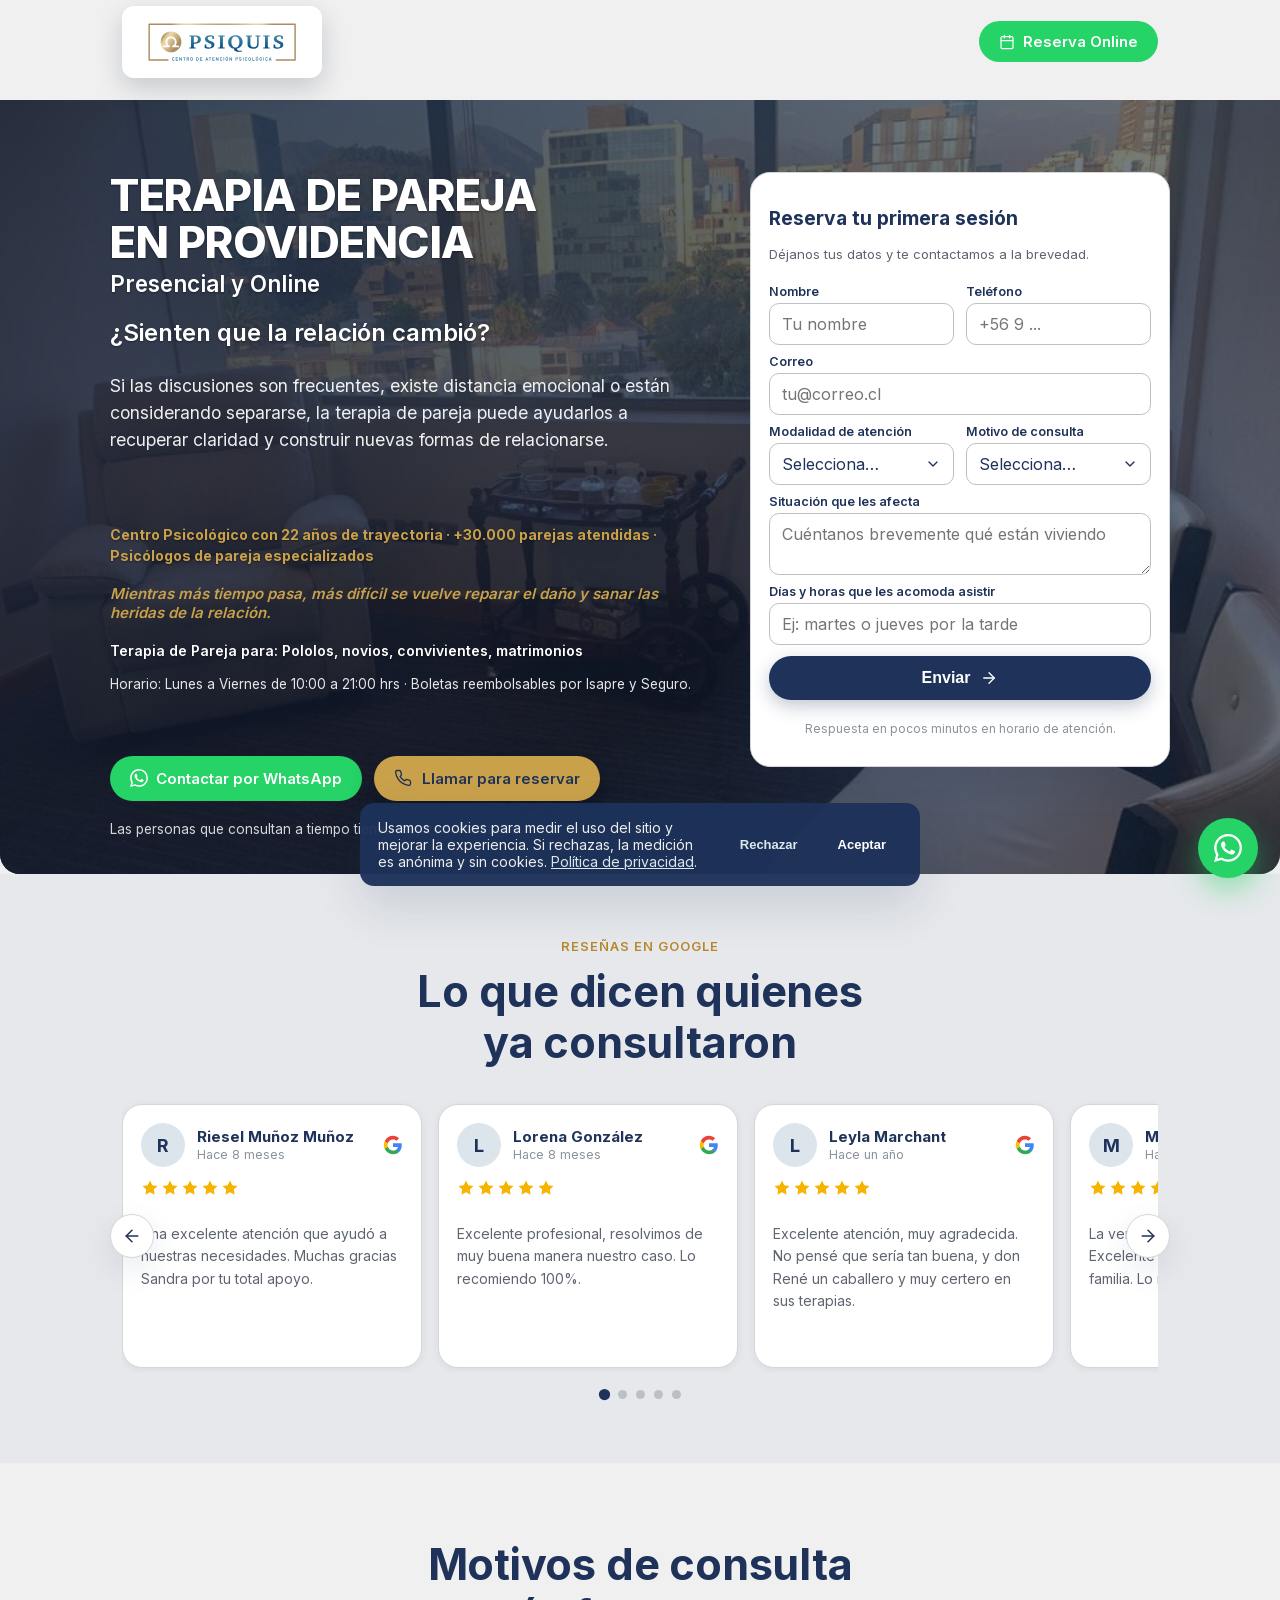
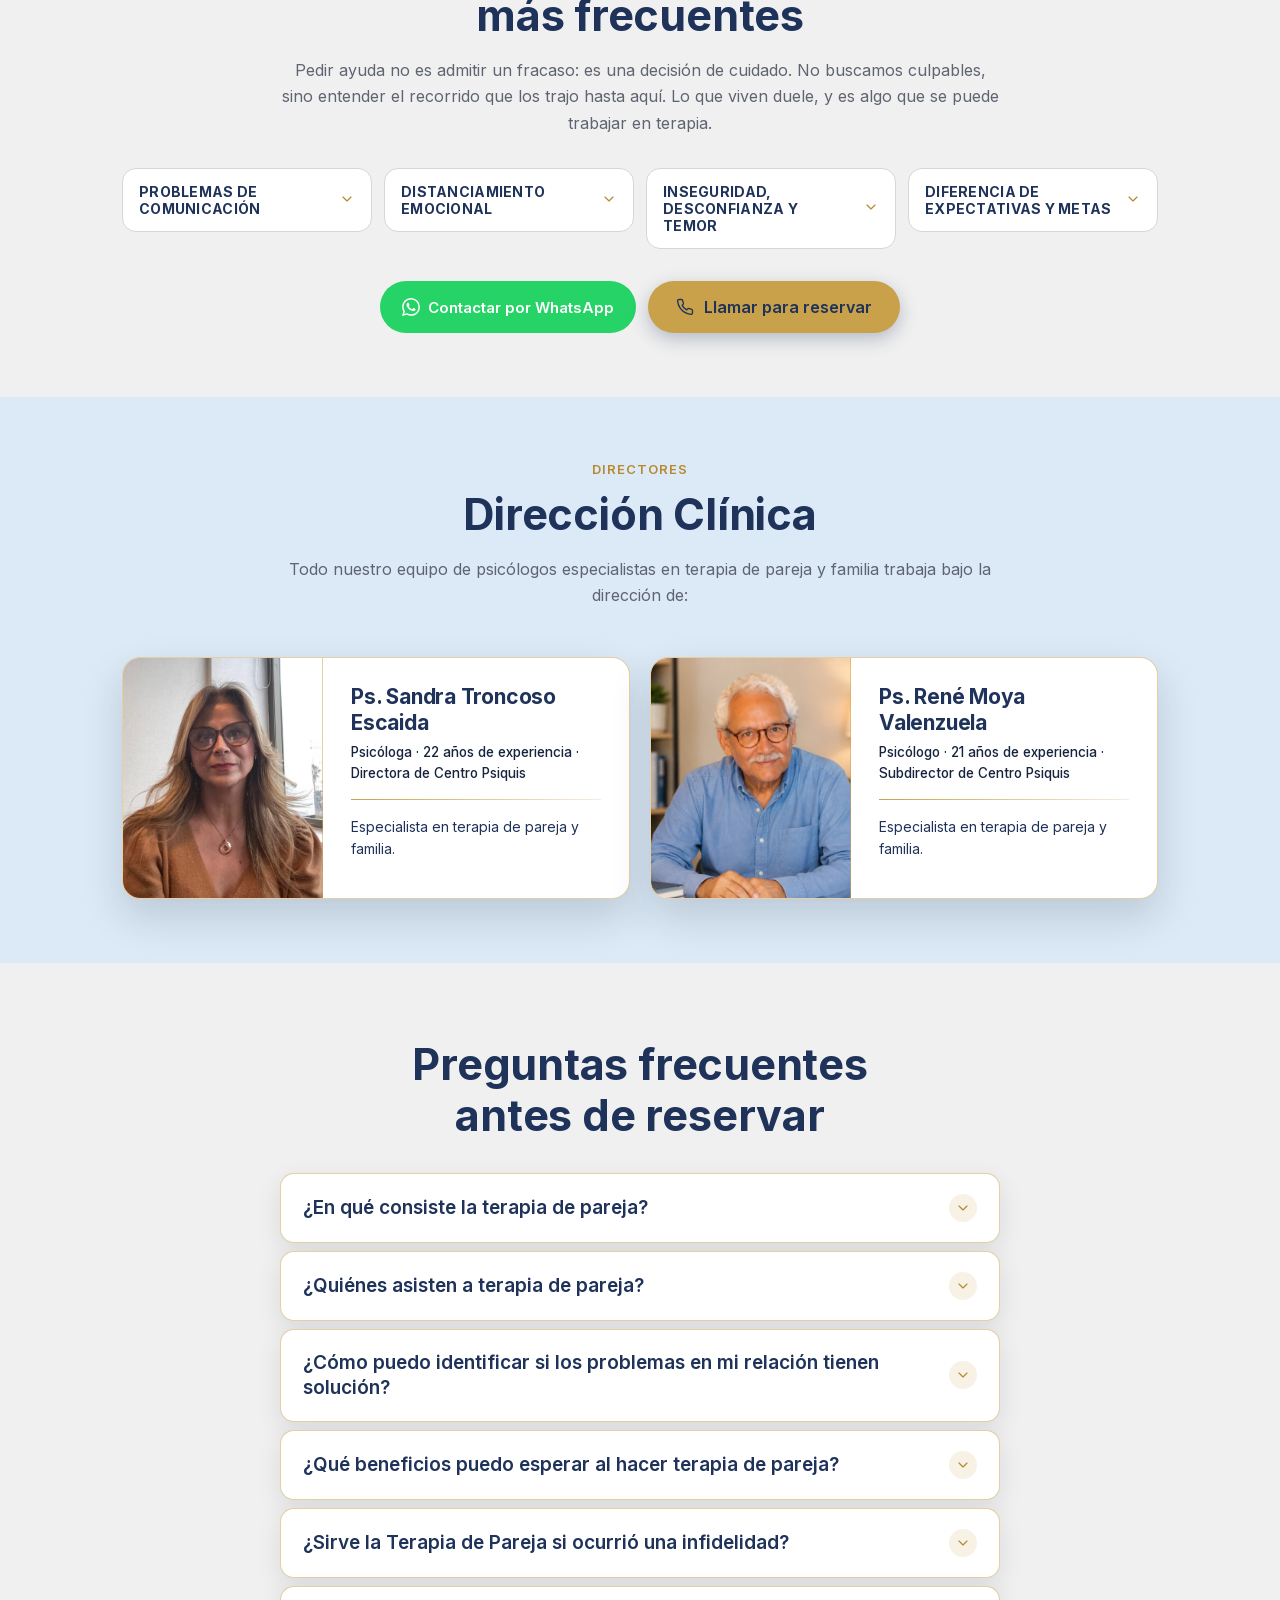
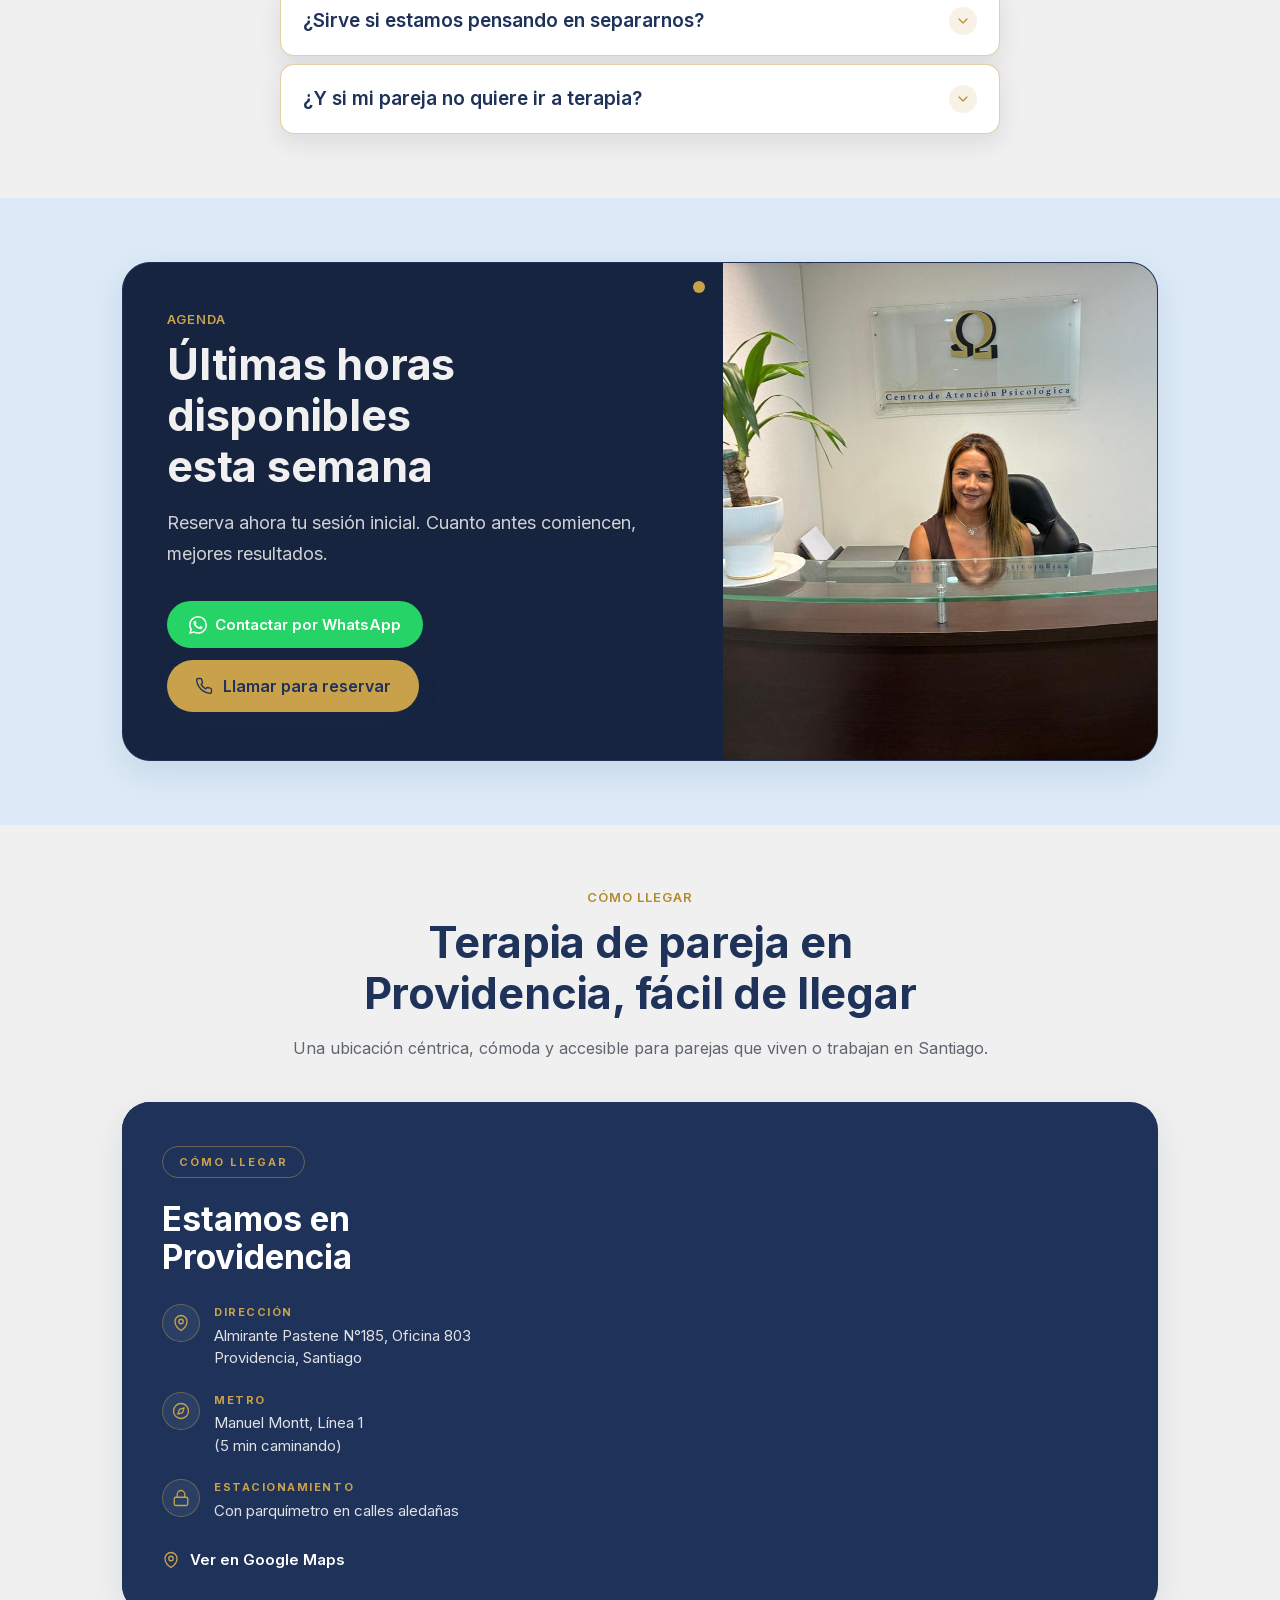
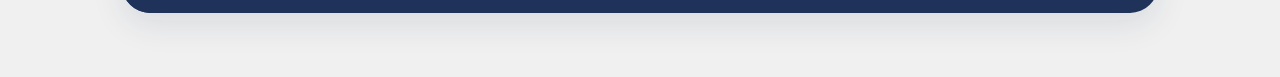
==== commit 4e682c90: "Hero: frase 'Mientras más tiempo pasa...' en cursiva Co-Authored-By: Claude Opus 4.8 (1M context) <n" ====
--- a/index.html
+++ b/index.html
@@ -6,9 +6,9 @@
 <meta http-equiv="Pragma" content="no-cache">
 <meta http-equiv="Expires" content="0">
 <!-- Version checker: fuerza reload si el server tiene un build más nuevo -->
-<script type="text/javascript" async="" src="https://www.googletagmanager.com/gtag/js?id=G-28GFBGWT80&amp;cx=c&amp;gtm=4e6631h1"></script><script type="text/javascript" async="" src="https://www.googletagmanager.com/gtm.js?id=GTM-K8H5GZMG&amp;is_td=1&amp;v=3&amp;t=t&amp;pid=2026185247&amp;gtm=45He6631h1v9252844368za200zd9252844368&amp;seq=1&amp;exp=0~115616985~115938466~115938469~118228214~119027222&amp;dl=127.0.0.1%2Findex.html&amp;tdp=GTM-K8H5GZMG;252844368;0;0;0&amp;frm=0&amp;rtg=252844368&amp;slo=3&amp;hlo=3&amp;lst=1&amp;bt=0&amp;ct=3&amp;mde=AW-960401448;0_1&amp;z=0"></script><script type="text/javascript" async="" src="https://www.googletagmanager.com/gtag/js?id=AW-960401448&amp;cx=c&amp;gtm=4e6631h1"></script><script async="" src="https://www.googletagmanager.com/gtm.js?id=GTM-K8H5GZMG"></script><script>
+<script type="text/javascript" async="" src="https://www.googletagmanager.com/gtag/js?id=G-28GFBGWT80&amp;cx=c&amp;gtm=4e6631h1"></script><script type="text/javascript" async="" src="https://www.googletagmanager.com/gtag/js?id=AW-960401448&amp;cx=c&amp;gtm=4e6631h1"></script><script async="" src="https://www.googletagmanager.com/gtm.js?id=GTM-K8H5GZMG"></script><script>
 (function(){
-  var current = 'mq34mw6h';
+  var current = 'mq34qmhs';
   try {
     fetch('/version.txt?t=' + Date.now(), { cache: 'no-store' })
       .then(function(r){ return r.ok ? r.text() : null; })
@@ -69,7 +69,7 @@
 
 <!-- Fuentes self-hosted (sin requests externos) -->
 <link rel="preload" as="image" href="assets/consulta-pareja.jpg" fetchpriority="high">
-<link rel="stylesheet" href="styles.css?v=mq34mw6h">
+<link rel="stylesheet" href="styles.css?v=mq34qmhs">
 
 <!-- Local MedicalClinic JSON-LD (members nested) -->
 <script type="application/ld+json">
@@ -217,7 +217,7 @@
 <!-- React producción minificada (self-hosted) + app pre-transpilada (sin Babel en navegador) -->
 <script defer="" src="assets/vendor/react.production.min.js"></script>
 <script defer="" src="assets/vendor/react-dom.production.min.js"></script>
-<script defer="" src="app.min.js?v=mq34mw6h"></script>
+<script defer="" src="app.min.js?v=mq34qmhs"></script>
 
 
 </body></html>
--- a/styles.css
+++ b/styles.css
@@ -314,6 +314,6 @@
   unicode-range: U+0000-00FF, U+0131, U+0152-0153, U+02BB-02BC, U+02C6, U+02DA, U+02DC, U+0304, U+0308, U+0329, U+2000-206F, U+20AC, U+2122, U+2191, U+2193, U+2212, U+2215, U+FEFF, U+FFFD;
 }
 
-:root{--ink:#1E325A;--text-2:#5E6470;--text-muted:#8A929A;--brand-900:#1E325A;--brand-700:#16243F;--brand-300:#7E96B0;--brand-100:#DCE5EC;--gold-600:#B7892F;--gold-400:#C9A14A;--cta-600:#1E325A;--cta-700:#16243F;--cta-soft:#E8EEF5;--wa-green:#25D366;--wa-green-dk:#1EBE5A;--bg:#F0F0F0;--surface:#FFFFFF;--surface-alt:#E6E8EB;--glass-bg:rgba(255,255,255,.55);--border:#D5D6D9;--border-strong:#BCC0C5;--success:#3E8E6E;--attention:#B7892F;--r-sm:10px;--r-md:14px;--r-lg:20px;--r-xl:28px;--r-pill:999px;--section-y:40px;--section-y-lg:64px;--shadow-sm:0 2px 10px rgba(30,50,90,.06);--shadow-md:0 12px 32px rgba(30,50,90,.1);--shadow-lg:0 20px 48px rgba(30,50,90,.14);--focus:0 0 0 3px rgba(30,50,90,.35);--font-head: "Inter", system-ui, -apple-system, "Segoe UI", Roboto, sans-serif;--font-body: "Inter", system-ui, -apple-system, Segoe UI, Roboto, sans-serif}*{box-sizing:border-box}html{scroll-behavior:smooth}body{margin:0;background:var(--bg);color:var(--ink);font-family:var(--font-body);-webkit-font-smoothing:antialiased;-moz-osx-font-smoothing:grayscale;text-rendering:optimizeLegibility}a{color:inherit}a:focus-visible,button:focus-visible,summary:focus-visible,[tabindex]:focus-visible{outline:none;box-shadow:var(--focus);border-radius:6px}.container-x{margin-inline:auto;width:100%;max-width:1100px;padding-inline:20px}@media (min-width: 768px){.container-x{padding-inline:32px}}.read-col{max-width:720px}.section{padding-block:var(--section-y)}@media (min-width: 768px){.section{padding-block:var(--section-y-lg)}}.eyebrow{font-size:13px;letter-spacing:.08em;text-transform:uppercase;color:var(--gold-600);font-weight:600}.kicker{font-family:var(--font-head);font-style:italic;font-weight:400;font-size:clamp(1.05rem,1.6vw,1.2rem);line-height:1.45;color:var(--brand-700);margin:0;text-wrap:balance}.h1{font-family:var(--font-head);font-weight:500;font-size:clamp(2rem,5vw,2.75rem);line-height:1.12;letter-spacing:-.01em;color:var(--brand-900);margin:0;text-wrap:balance}.h2{font-family:var(--font-head);font-weight:700;font-size:clamp(1.95rem,3.8vw,2.7rem);line-height:1.18;letter-spacing:-.005em;color:var(--brand-900);margin:0;text-wrap:balance}.h3{font-family:var(--font-head);font-weight:500;font-size:1.15rem;line-height:1.3;color:var(--brand-900);margin:0}.lede{font-family:var(--font-body);font-size:1.125rem;line-height:1.7;color:var(--text-2);text-wrap:pretty}.body{font-size:1rem;line-height:1.65;color:var(--text-2);text-wrap:pretty}.small{font-size:13px;color:var(--text-muted)}.hairline{height:1px;background:var(--gold-400);border:0}.hairline-soft{height:1px;background:var(--border);border:0}.cta-photos{display:grid;grid-template-columns:1fr;gap:20px}@media (min-width: 768px){.cta-photos{grid-template-columns:1fr 1fr}}.cta-photos.cta-photos--single{grid-template-columns:1fr;justify-items:center}.cta-photos--single .cta-photo{width:100%;max-width:640px}.cta-photo{margin:0;border:1px solid rgba(201,161,74,.4);background:#ffffff0a;overflow:hidden}.cta-photo img{display:block;width:100%;height:320px;object-fit:cover}.cta-hours{display:inline-flex;align-items:center;gap:12px;padding:14px 24px;border:1px solid rgba(201,161,74,.5);background:#ffffff0d;border-radius:var(--r-md)}.cta-hours svg{color:var(--gold-400);flex-shrink:0}.cta-hours__label{font-size:11px;font-weight:700;letter-spacing:.14em;text-transform:uppercase;color:var(--gold-400)}.cta-hours__sep{width:1px;align-self:stretch;background:#c9a14a66}.cta-hours__val{font-size:15px;font-weight:600;color:#f0f0f0;white-space:nowrap}@media (max-width: 767px){.cta-hours{flex-direction:column;align-items:center;gap:8px;padding:14px 18px;max-width:100%}.cta-hours__sep{display:none}.cta-hours__val{white-space:normal;text-align:center}}.btn-primary{display:inline-flex;align-items:center;justify-content:center;gap:10px;background:var(--cta-600);color:#fff;padding:16px 28px;font-weight:600;font-size:16px;border-radius:var(--r-pill);border:0;text-decoration:none;cursor:pointer;transition:background .2s ease,transform .15s ease,box-shadow .2s ease;box-shadow:0 6px 18px #1e325a47}.btn-primary:hover{background:var(--cta-700);transform:translateY(-1px);box-shadow:0 10px 24px #16243f57}.btn-primary:active{transform:translateY(0)}.btn-primary-sm{padding:12px 20px;font-size:14px;box-shadow:0 4px 12px #1e325a38}.btn-primary[data-loc=cta-final]{background:var(--gold-400);color:var(--brand-900);box-shadow:0 10px 26px #0000004d}.btn-primary[data-loc=cta-final]:hover{background:var(--gold-600);color:#fff;box-shadow:0 12px 32px #00000061}.btn-wa{display:inline-flex;align-items:center;justify-content:center;gap:8px;background:var(--wa-green);color:#fff;padding:14px 22px;font-weight:600;font-size:15px;border-radius:var(--r-pill);border:0;text-decoration:none;cursor:pointer;transition:background .2s ease,transform .15s ease}.btn-wa:hover{background:var(--wa-green-dk)}.btn-wa-sm{padding:10px 16px;font-size:14px}.btn-ghost{display:inline-flex;align-items:center;gap:8px;color:var(--brand-900);font-weight:600;font-size:15px;text-decoration:none;padding:8px 4px}.btn-ghost:hover{color:var(--brand-700)}.btn-link-on-dark{display:inline-flex;align-items:center;gap:8px;color:#dce7ec;font-weight:500;font-size:14px;text-decoration:underline;text-underline-offset:4px;text-decoration-thickness:1px;padding:8px 4px}.btn-link-on-dark:hover{color:#fff}.chip{display:inline-flex;align-items:center;gap:6px;background:var(--brand-100);color:var(--brand-900);padding:8px 14px;border-radius:var(--r-pill);font-size:13px;font-weight:500;white-space:nowrap}.card{background:var(--surface);border-radius:var(--r-lg);padding:28px;box-shadow:var(--shadow-sm);border:1px solid transparent;transition:transform .25s ease,box-shadow .25s ease}.card-hover:hover{transform:translateY(-2px);box-shadow:var(--shadow-md)}.card-bordered{background:var(--surface);border:1px solid var(--border);border-radius:var(--r-lg);padding:28px}.glass{background:var(--glass-bg);-webkit-backdrop-filter:blur(14px) saturate(120%);backdrop-filter:blur(14px) saturate(120%);border:1px solid rgba(255,255,255,.65);box-shadow:var(--shadow-md);border-radius:var(--r-lg)}.reveal{opacity:0;transform:translateY(16px);transition:opacity .55s ease-out,transform .55s ease-out}.reveal.is-visible{opacity:1;transform:translateY(0)}.reveal-stagger>*{opacity:0;transform:translateY(16px);transition:opacity .55s ease-out,transform .55s ease-out}.reveal-stagger.is-visible>*{opacity:1;transform:translateY(0)}.reveal-stagger.is-visible>*:nth-child(1){transition-delay:0ms}.reveal-stagger.is-visible>*:nth-child(2){transition-delay:80ms}.reveal-stagger.is-visible>*:nth-child(3){transition-delay:.16s}.reveal-stagger.is-visible>*:nth-child(4){transition-delay:.24s}.reveal-stagger.is-visible>*:nth-child(5){transition-delay:.32s}.reveal-stagger.is-visible>*:nth-child(6){transition-delay:.4s}@media (prefers-reduced-motion: reduce){*,*:before,*:after{transition-duration:.01ms!important;animation-duration:.01ms!important;transform:none!important}.reveal,.reveal-stagger>*{transform:none;opacity:1!important}}.header-shell{position:fixed;top:0;left:0;right:0;z-index:40;height:84px;background:transparent;transition:background .3s ease,box-shadow .3s ease,border-color .3s ease,backdrop-filter .3s ease;border-bottom:1px solid transparent}.header-shell.is-scrolled{background:#f0f0f0d1;-webkit-backdrop-filter:blur(14px) saturate(140%);backdrop-filter:blur(14px) saturate(140%);border-bottom-color:var(--border)}.header-spacer{height:84px}.header-logo{height:72px;width:auto;display:block}@media (max-width: 1199px){.header-logo{height:50px}}@media (max-width: 600px){.header-logo{height:40px}}@media (max-width: 1199px){.header-shell .container-x{gap:16px}}@media (max-width: 420px){.header-shell .container-x{gap:10px}.header-cta__short{font-size:11.5px}}.header-cta{white-space:nowrap}.header-cta__full{display:inline}.header-cta__short{display:none}@media (max-width: 1199px){.header-cta{padding:10px 16px;font-size:13px}.header-cta__full{display:none}.header-cta__short{display:inline}}@media (max-width: 600px){.header-cta{padding:8px 12px;font-size:12.5px;gap:6px}}.header-shell a>img{background:#fff;border-radius:12px;padding:9px 18px;box-shadow:0 10px 26px #121c302e}.hero-image-wrap{position:relative;border-radius:var(--r-xl);overflow:hidden;box-shadow:var(--shadow-md)}.hero-image-wrap:after{content:"";position:absolute;inset:0;background:linear-gradient(180deg,#1e325a00 60%,#1e325a2e);pointer-events:none}.hero-frame{background:var(--bg);padding:84px 0 0}@media (min-width: 768px){.hero-frame{padding:96px 0 0}}@media (min-width: 1024px){.hero-frame{padding:100px 0 0}}.hero-fullbleed{position:relative;min-height:700px;height:auto;width:100%;border-radius:0;overflow:hidden;isolation:isolate;background:var(--bg)}@media (min-width: 768px){.hero-fullbleed{border-radius:0;min-height:820px;height:auto;max-height:none}}@media (min-width: 1200px){.hero-fullbleed{min-height:920px}}@media (max-width: 600px){.hero-fullbleed{min-height:560px;max-height:none;height:auto;padding-bottom:32px;border-radius:0}}.hero-fullbleed .hero-photo{position:absolute;inset:0;width:100%;height:100%;object-fit:cover;object-position:center 35%;z-index:-2}.hero-fullbleed .hero-veil{display:none}.hero-fullbleed .hero-tint{position:absolute;inset:0;z-index:-1;pointer-events:none;background:linear-gradient(180deg,#121c306b,#121c3052 38%,#121c3061 70%,#121c3080),radial-gradient(68% 54% at 50% 46%,#121c301a,#121c3057)}.hero-fullbleed .hero-pill{background:#ffffffe6;border-color:#ffffffeb;color:var(--brand-900)}.hero-fullbleed .hero-pill .dot{background:var(--gold-400);box-shadow:0 0 0 3px #c9a14a47}.hero-fullbleed .hero-h1{color:#fff;text-shadow:0 1px 2px rgba(0,0,0,.45)}.hero-fullbleed .hero-sub{color:#f7f7f7f5}.hero-fullbleed .hero-micro{color:#f7f7f7db}.hero-fullbleed .hero-cta-row .btn-ghost{color:#f0f0f0}.hero-fullbleed .hero-cta-row .btn-ghost:hover{color:#fff}.hero-fullbleed .hero-content{position:relative;height:100%;display:grid;grid-template-columns:1fr minmax(260px,320px);align-items:center;gap:48px;padding:64px 20px;max-width:1100px;margin-inline:auto}@media (min-width: 1024px){.hero-fullbleed .hero-content{gap:56px;padding:72px 0;max-width:1100px}}@media (max-width: 1199px){.hero-fullbleed{height:auto;max-height:none;min-height:0;padding-block:32px}.hero-fullbleed .hero-content{grid-template-columns:1fr;gap:22px;padding:28px 20px 32px;align-content:center;max-width:720px}.hero-main{order:1;padding-top:0;height:auto}.hero-aside{order:2;padding-top:0}.hero-fullbleed .hero-h1{font-size:clamp(3rem,7.5vw,4.4rem)}.hero-aside .cred{transform:none;margin:0 auto}.hero-modes-inline{justify-content:flex-start}}@media (max-width: 480px){.hero-fullbleed .hero-h1{font-size:clamp(2.8rem,12vw,4rem)}}.hero-pill{display:inline-flex;align-items:center;gap:10px;background:#ffffffb3;-webkit-backdrop-filter:blur(12px);backdrop-filter:blur(12px);border:1px solid rgba(255,255,255,.7);color:var(--brand-900);padding:8px 18px 8px 14px;border-radius:var(--r-pill);font-size:13px;font-weight:600;letter-spacing:.02em;box-shadow:0 6px 18px #1e325a0f}.hero-pill .dot{width:7px;height:7px;border-radius:50%;background:var(--gold-400);box-shadow:0 0 0 3px #c9a14a38}.hero-h1{font-family:var(--font-head);font-weight:500;font-size:clamp(2.4rem,5.4vw,4.2rem);line-height:1.04;letter-spacing:-.02em;color:var(--brand-900);margin:0;max-width:22ch;text-wrap:balance}.hero-sub{font-family:var(--font-body);font-size:clamp(1rem,1.4vw,1.125rem);line-height:1.35;color:var(--text-2);max-width:56ch;margin:18px auto 0;text-wrap:pretty}.hero-modes{display:flex;flex-wrap:wrap;gap:20px;margin-top:14px}.hero-mode{display:inline-flex;align-items:center;gap:7px;font-size:14px;font-weight:600;color:#f0f0f0;letter-spacing:.01em}.hero-mode svg{flex-shrink:0;width:18px;height:18px}.hero-modes-inline{display:flex;flex-wrap:wrap;gap:16px 20px;margin-top:16px;align-items:center}.hero-mode--inline{display:inline-flex}.hero-mode--fonasa{margin-top:10px}@media (min-width: 1200px){.hero-modes-inline,.hero-mode--fonasa{transform:translateY(-28px)}}.hero-main .hero-cta-row .btn-wa{padding:16px 22px;font-size:16px}.hero-eyebrow__full{display:inline}.hero-eyebrow__short{display:none}@media (max-width: 1199px){.hero-eyebrow__full{display:none}.hero-eyebrow__short{display:inline}.hero-main .hero-cta-row .btn-primary,.hero-main .hero-cta-row .btn-wa{font-size:clamp(.95rem,1.4vw,1.05rem);padding:12px 18px}}.hero-mode:nth-child(1) svg{color:#e23b2e}.scroll-cue{display:inline-flex;align-items:center;justify-content:center;width:48px;height:48px;border-radius:999px;color:var(--brand-700);background:#fff9;border:1px solid rgba(0,0,0,.06);transition:background .2s ease,color .2s ease;animation:scrollCueBounce 1.8s ease-in-out infinite;text-decoration:none}.scroll-cue:hover{color:var(--brand-900);background:#fff}@keyframes scrollCueBounce{0%,20%,50%,80%,to{transform:translateY(0)}40%{transform:translateY(8px)}60%{transform:translateY(4px)}}@media (prefers-reduced-motion: reduce){.scroll-cue{animation:none}}.hero-mode:nth-child(2) svg{color:var(--gold-400)}.hero-cta-row{margin-top:26px;display:inline-flex;flex-wrap:wrap;align-items:center;justify-content:center;gap:14px}.hero-micro{margin-top:10px;font-size:13px;color:var(--text-2)}.hero-aside{display:flex;flex-direction:column;gap:16px;align-items:stretch;position:relative}.hero-modes--floating{display:flex;flex-direction:column;gap:10px;align-items:flex-start;margin-top:24px}@media (min-width: 1200px){.hero-modes--floating{position:absolute;left:0;right:0;margin-top:0}}.cred{margin:0;display:flex;flex-direction:column;align-items:center;gap:18px;text-align:center}.cred__medal{width:min(168px,66%);margin:0 auto}.cred__medal-svg{display:block;width:100%;height:auto;overflow:visible}.cred__arc{text-anchor:middle;font-family:var(--font-body);font-weight:700;text-transform:uppercase}.cred__arc--top{fill:var(--gold-600);font-size:13px;letter-spacing:3.4px}.cred__arc--bot{fill:var(--text-2);font-size:11px;letter-spacing:3px}.cred__big{font-family:var(--font-head);font-weight:700;font-size:60px;fill:var(--brand-900);letter-spacing:-1px}.cred__plus{font-size:26px;fill:var(--gold-600)}.cred__tags{margin:0;padding:0;display:flex;flex-direction:column;align-items:center;gap:8px}.cred__tag{display:inline-flex;align-items:center;gap:7px;font-family:var(--font-body);font-size:12px;font-weight:600;line-height:1;color:var(--brand-900);background:#fff;border:1px solid rgba(201,161,74,.5);border-radius:var(--r-pill);padding:8px 14px;letter-spacing:.01em;box-shadow:0 4px 14px #121c3029}.cred__tag svg{color:var(--gold-600);flex-shrink:0}.hero-main{text-align:left;max-width:640px}.hero-main .hero-h1{margin:0;max-width:18ch}.hero-main .hero-sub{margin:18px 0 0;max-width:46ch}.hero-main .hero-cta-row .btn-primary{margin-top:0}.hero-main .hero-micro{margin-top:10px}@media (min-width: 1200px){.hero-fullbleed .hero-content{align-items:stretch}.hero-main{position:relative;height:100%;padding-top:17%;box-sizing:border-box;text-align:left;transform:translateY(-62px)}.hero-main .hero-eyebrow,.hero-main .hero-h1,.hero-main .hero-sub,.hero-main .hero-cta-row{margin:0;transform:none;position:static;left:auto;top:auto}.hero-main .hero-eyebrow{margin-bottom:24px;transform:translateY(-57px)}.hero-main .hero-h1{margin:0;transform:translate(-1px,-47.5px)}.hero-main .hero-sub{margin-top:48px;transform:translateY(-65px)}.hero-main .hero-cta-row{margin-top:36px;transform:translateY(-17px)}.hero-aside{position:relative;padding-top:12%;box-sizing:border-box}.hero-aside .cred{margin:0;transform:translate(15px,8px)}.hero-aside .hero-modes--floating{top:auto;bottom:8%}}.hero-fullbleed .hero-main .btn-primary{background:var(--gold-400);color:var(--brand-900);box-shadow:0 10px 26px #0000004d}.hero-fullbleed .hero-main .btn-primary:hover{background:var(--gold-600);color:#fff;box-shadow:0 12px 32px #00000061,0 0 0 2px #ffffff8c}.hero-stat-card{position:absolute;bottom:22px;left:22px;z-index:2;padding:16px 18px;border-radius:22px;background:#ffffff73;-webkit-backdrop-filter:blur(18px) saturate(140%);backdrop-filter:blur(18px) saturate(140%);border:1px solid rgba(255,255,255,.65);box-shadow:0 18px 36px #1e325a1a,inset 0 1px #ffffffb3;display:flex;flex-direction:column;gap:10px;min-width:200px;max-width:280px}@media (min-width: 1024px){.hero-stat-card{bottom:32px;left:32px;padding:20px 22px;min-width:220px}}.hero-stat-card .stat-num{font-family:var(--font-head);font-size:clamp(2.2rem,3.5vw,2.8rem);font-weight:500;letter-spacing:-.02em;color:var(--brand-900);line-height:1}.hero-stat-card .stat-label{font-family:var(--font-body);font-size:11px;font-weight:600;letter-spacing:.12em;text-transform:uppercase;color:var(--text-2);line-height:1.2}.hero-stat-card .stat-pill{display:inline-flex;align-items:center;gap:8px;background:#fff;color:var(--brand-900);padding:6px 16px 6px 6px;border-radius:var(--r-pill);font-size:13px;font-weight:600;text-decoration:none;align-self:flex-start;border:1px solid rgba(255,255,255,.8);box-shadow:0 2px 8px #1e325a0f;transition:background .2s ease,transform .15s ease}.hero-stat-card .stat-pill:hover{background:#fff;transform:translateY(-1px)}.hero-stat-card .stat-pill .icon-wrap{background:#1e325a1a;color:var(--brand-900);padding:5px;border-radius:50%;display:inline-flex;align-items:center;justify-content:center}.hero-corner-card{position:absolute;bottom:0;right:0;z-index:2;background:var(--bg);padding:14px 22px 14px 38px;border-top-left-radius:36px;display:flex;align-items:center;gap:14px;text-decoration:none;min-width:220px}@media (min-width: 768px){.hero-corner-card{padding:18px 28px 18px 52px;border-top-left-radius:48px}}.hero-corner-card .corner-mask-top,.hero-corner-card .corner-mask-left{position:absolute;pointer-events:none;width:36px;height:36px}@media (min-width: 768px){.hero-corner-card .corner-mask-top,.hero-corner-card .corner-mask-left{width:48px;height:48px}}.hero-corner-card .corner-mask-top{top:-36px;right:0}.hero-corner-card .corner-mask-left{bottom:0;left:-36px}@media (min-width: 768px){.hero-corner-card .corner-mask-top{top:-48px}.hero-corner-card .corner-mask-left{left:-48px}}.hero-corner-card .corner-icon{width:44px;height:44px;border-radius:50%;background:#1e325a0f;border:1px solid rgba(30,50,90,.1);color:var(--brand-900);display:inline-flex;align-items:center;justify-content:center;flex-shrink:0}@media (min-width: 768px){.hero-corner-card .corner-icon{width:56px;height:56px}}.hero-corner-card .corner-title{font-family:var(--font-head);font-size:17px;color:var(--brand-900);line-height:1.15;font-weight:500}@media (min-width: 768px){.hero-corner-card .corner-title{font-size:20px}}.hero-corner-card .corner-sub{display:flex;align-items:center;gap:4px;color:var(--text-2);font-size:13px;margin-top:2px}.hero-corner-card:hover .corner-sub{color:var(--brand-900)}@media (max-width: 600px){.hero-stat-card{position:static;left:auto;bottom:auto;margin:12px 16px 0;max-width:none}.hero-corner-card{position:static;bottom:auto;right:auto;margin:12px 0 0;border-radius:20px;padding:14px 18px}.hero-corner-card .corner-mask-top,.hero-corner-card .corner-mask-left{display:none}}@keyframes heroFadeUp{0%{opacity:0;transform:translateY(14px)}to{opacity:1;transform:translateY(0)}}.hero-anim{opacity:1;animation:heroFadeUp .65s ease-out backwards}.hero-anim-d1{animation-delay:.08s}.hero-anim-d2{animation-delay:.18s}.hero-anim-d3{animation-delay:.28s}.hero-anim-d4{animation-delay:.38s}.hero-anim-d5{animation-delay:.48s}@media (prefers-reduced-motion: reduce){.hero-anim{animation:none;opacity:1!important;transform:none!important}}.step-timeline{list-style:none;padding:0;margin:0;position:relative;display:grid;grid-template-columns:repeat(3,1fr);gap:0}.step-timeline:before{content:"";position:absolute;top:26px;left:16.667%;right:16.667%;height:2px;transform:translateY(-50%);background:linear-gradient(90deg,var(--gold-400),var(--gold-600));z-index:0}.step-node{position:relative;display:flex;flex-direction:column;align-items:center;text-align:center;padding:0 22px}.step-node:before{content:"";position:absolute;display:none;background:linear-gradient(180deg,var(--gold-400),var(--gold-600));z-index:0}.step-node:last-child:before{display:none!important}.step-medallion{position:relative;z-index:1;display:inline-flex;align-items:center;justify-content:center;width:52px;height:52px;border-radius:50%;background:var(--brand-900);color:#fff;font-family:var(--font-head);font-size:22px;font-weight:500;box-shadow:0 0 0 4px var(--surface-alt),0 0 0 6px #c9a14a73;flex:0 0 auto}.step-content{margin-top:22px;max-width:34ch}.step-title{font-family:var(--font-head);font-weight:700;font-size:1.2rem;color:var(--brand-900);line-height:1.25;margin:0}.step-body{margin:10px 0 0;font-size:14.5px;line-height:1.6;color:var(--brand-700)}@media (max-width: 767px){.step-timeline{grid-template-columns:1fr;row-gap:38px}.step-node{flex-direction:row;align-items:flex-start;text-align:left;padding:0 0 0 4px;gap:18px}.step-timeline:before{display:none}.step-node:before{display:block;top:26px;left:26px;width:2px;height:calc(100% + 38px);background:linear-gradient(180deg,var(--gold-400),var(--gold-600))}.step-content{margin-top:0}}.mod-split{display:grid;grid-template-columns:1fr;gap:24px}@media (min-width: 768px){.mod-split{grid-template-columns:1fr 1fr;gap:28px}}.mod-col{position:relative;display:flex;flex-direction:column;min-height:360px;padding:30px;border-radius:var(--r-lg);overflow:hidden;background-color:var(--brand-900);background-size:cover;background-position:center;text-align:left;box-shadow:var(--shadow-md)}.mod-col:before{content:"";position:absolute;inset:0;background:linear-gradient(180deg,#101a2e66,#101a2e7a 45%,#101a2ec7)}.mod-col>*{position:relative;z-index:1}.mod-col--presencial{background-image:url(../assets/modalidad-presencial.jpg);background-image:image-set(url(../assets/modalidad-presencial.webp) type("image/webp"),url(../assets/modalidad-presencial.jpg) type("image/jpeg"))}.mod-col--online{background-image:url(../assets/modalidad-online.jpg);background-image:image-set(url(../assets/modalidad-online.webp) type("image/webp"),url(../assets/modalidad-online.jpg) type("image/jpeg"))}.mod-icon{display:inline-flex;align-items:center;justify-content:center;align-self:flex-start;width:48px;height:48px;border-radius:var(--r-pill);background:var(--brand-900);border:1px solid rgba(201,161,74,.45);color:var(--gold-400);margin-top:-12px;margin-bottom:14px}.mod-title{font-family:var(--font-head);font-weight:700;font-size:1.32rem;color:#fff;line-height:1.25;margin:auto 0 10px}.mod-body{margin:0;font-size:15px;line-height:1.6;color:#ffffffe6}.mod-note{font-size:13px;line-height:1.55;color:var(--brand-700)}.faq-item{background:#fff;border:1px solid rgba(201,161,74,.5);border-radius:14px;box-shadow:0 8px 24px #121c301a;transition:border-color .25s ease,box-shadow .25s ease}.faq-item+.faq-item{margin-top:8px}.faq-item[open]{border-color:#c9a14ad9;box-shadow:0 12px 30px #121c3024}.faq-item summary{list-style:none;cursor:pointer;padding:20px 22px;display:flex;align-items:center;justify-content:space-between;gap:20px;font-family:var(--font-head);font-weight:600;font-size:19px;line-height:1.35;color:var(--brand-900)}.faq-item summary::-webkit-details-marker{display:none}.faq-item .faq-icon{flex-shrink:0;width:28px;height:28px;border-radius:50%;display:inline-flex;align-items:center;justify-content:center;background:#c9a14a24;color:var(--gold-600);transition:transform .25s ease,background .25s ease}.faq-item[open] .faq-icon{transform:rotate(180deg);background:#c9a14a38}.faq-item .faq-content{padding:0 22px 22px;font-family:var(--font-body);font-weight:400;font-size:15px;color:var(--text-2);line-height:1.7;max-width:62ch}.price-grid{display:grid;grid-template-columns:1fr;gap:22px;align-items:stretch}@media (min-width: 768px){.price-grid{grid-template-columns:repeat(3,1fr);align-items:stretch}}.price-card{position:relative;margin:0;background:#fff;border:1px solid rgba(201,161,74,.55);border-radius:18px;padding:30px 28px 28px;display:flex;flex-direction:column;height:100%;gap:0;box-shadow:0 26px 54px #121c3038;transition:transform .28s ease,box-shadow .28s ease}.price-card:after{content:"";position:absolute;inset:5px;border-radius:13px;border:1px solid rgba(201,161,74,.22);pointer-events:none}.price-card:hover{transform:translateY(-4px);box-shadow:0 32px 62px #121c3047}.price-card.is-featured{border-color:var(--gold-400);box-shadow:0 0 0 1px #c9a14ad9,0 30px 60px #121c3047}.price-card.is-featured:after{border-color:#c9a14a6b}@media (min-width: 768px){.price-card.is-featured:hover{transform:translateY(-4px)}}.price-name{align-self:center;display:inline-block;text-align:center;font-family:var(--font-body);font-size:.86rem;font-weight:700;line-height:1.25;color:#fff;background:linear-gradient(180deg,var(--brand-700) 0%,var(--brand-900) 100%);padding:9px 18px;border-radius:var(--r-pill);box-shadow:0 6px 16px #1f4e794d;margin:0 0 16px}.price-amt{font-family:var(--font-body);font-weight:700;font-size:clamp(1.85rem,2.3vw,2.35rem);line-height:1;letter-spacing:-.015em;font-variant-numeric:tabular-nums;color:var(--brand-900);display:flex;flex-direction:column;align-items:center;text-align:center;gap:8px;margin-top:8px}.price-card.is-featured .price-amt{color:var(--brand-900)}.price-amt-unit{font-family:var(--font-body);font-size:11px;font-weight:600;letter-spacing:.14em;text-transform:uppercase;color:var(--text-2);line-height:1.3}.price-meta{margin:10px 0 0;font-size:13px;font-weight:600;letter-spacing:.01em;color:var(--brand-700);text-align:center}.price-rule{display:block;height:1px;border:0;margin:20px 0 18px;background:linear-gradient(90deg,var(--gold-400) 0%,rgba(201,161,74,.15) 100%)}.price-list{list-style:none;padding:0;margin:0;display:flex;flex-direction:column;gap:12px}.price-item{display:flex;align-items:flex-start;gap:11px;font-size:14px;line-height:1.55;font-weight:500;color:var(--brand-700)}.price-check{flex-shrink:0;display:inline-flex;align-items:center;justify-content:center;width:20px;height:20px;margin-top:1px;border-radius:999px;background:#c9a14a2e;color:var(--gold-600)}.price-note{position:relative;font-size:13.5px;line-height:1.7;color:var(--brand-700);font-weight:500;background:#fff;border:1px solid var(--brand-900);border-radius:18px;padding:22px 26px;box-shadow:0 18px 40px #121c3029}.price-note:before{content:none}.price-note strong{color:var(--brand-900);font-family:var(--font-head);font-weight:600}.sticky-cta{position:fixed;left:0;right:0;bottom:0;z-index:35;height:72px;background:#fffffff5;-webkit-backdrop-filter:blur(12px);backdrop-filter:blur(12px);border-top:1px solid var(--border);box-shadow:0 -8px 24px #1e325a14;display:flex;align-items:center;gap:10px;padding:10px 16px;transform:translateY(120%);transition:transform .35s ease}.sticky-cta.is-visible{transform:translateY(0)}@media (min-width: 768px){.sticky-cta{display:none!important}}.wa-fab{position:fixed;right:22px;bottom:22px;z-index:30;width:60px;height:60px;border-radius:50%;background:var(--wa-green);color:#fff;display:inline-flex;align-items:center;justify-content:center;box-shadow:0 12px 28px #25d36673;text-decoration:none;transition:transform .2s ease,background .2s ease}.wa-fab:hover{background:var(--wa-green-dk);transform:scale(1.04)}@media (max-width: 767px){.wa-fab{display:none!important}}.cookie-bar{position:fixed;left:14px;right:14px;bottom:14px;z-index:45;background:#1e325af5;color:#ececec;border-radius:var(--r-md);padding:16px 18px;display:flex;flex-direction:column;gap:12px;box-shadow:var(--shadow-lg);font-size:14px;max-width:560px;margin-inline:auto}@media (min-width: 768px){.cookie-bar{flex-direction:row;align-items:center}.cookie-bar .cookie-actions{margin-left:auto;flex-shrink:0}}.cookie-bar button{border:0;cursor:pointer;padding:10px 16px;border-radius:var(--r-pill);font-weight:600;font-size:13px}.cookie-bar .cookie-accept{background:var(--cta-600);color:#fff}.cookie-bar .cookie-accept:hover{background:var(--cta-700)}.cookie-bar .cookie-deny{background:transparent;color:#dce7ec}.cookie-bar .cookie-deny:hover{color:#fff}.bg-stripes{background-image:repeating-linear-gradient(135deg,rgba(30,50,90,.04) 0 2px,transparent 2px 14px)}.img-placeholder{background:repeating-linear-gradient(135deg,rgba(30,50,90,.05) 0 2px,transparent 2px 16px),var(--surface-alt);display:flex;align-items:center;justify-content:center;color:var(--text-muted);font-family:ui-monospace,SFMono-Regular,Menlo,monospace;font-size:13px}.pro-card{display:grid;grid-template-columns:200px 1fr;align-items:stretch;background:#fff;border-radius:18px;border:1px solid rgba(201,161,74,.5);box-shadow:0 18px 40px #121c3029;overflow:hidden}.pro-photo-wrap{position:relative;min-height:240px;background:var(--brand-100)}.pro-photo{position:absolute;inset:0;width:100%;height:100%;object-fit:cover;object-position:center top;display:block}.pro-photo-wrap:after{content:"";position:absolute;top:0;right:0;bottom:0;width:1px;background:#c9a14a80}.pro-body{padding:26px 28px;display:flex;flex-direction:column;gap:0}.pro-name{font-family:var(--font-head);font-weight:700;font-size:21px;line-height:1.25;color:var(--brand-900);letter-spacing:-.01em}.pro-role{margin-top:6px;font-size:13.5px;line-height:1.5;color:var(--brand-700);font-weight:500}.pro-rule{height:1px;border:0;margin:16px 0;background:linear-gradient(90deg,var(--gold-400) 0%,rgba(201,161,74,.18) 100%)}.pro-spec{font-size:14px;line-height:1.55;color:var(--ink);margin:0}.pro-creds{list-style:none;padding:0;margin:14px 0 0;display:flex;flex-direction:column;gap:5px;font-size:12.5px;line-height:1.45;color:var(--brand-700)}.pro-creds li{position:relative;padding-left:14px}.pro-creds li:before{content:"";position:absolute;left:0;top:7px;width:5px;height:5px;border-radius:50%;background:var(--gold-400)}@media (max-width: 767px){.pro-card{grid-template-columns:1fr}.pro-photo-wrap{min-height:0;aspect-ratio:4 / 3}.pro-photo-wrap:after{inset:auto 0 0;width:auto;height:1px}}.tweaks{position:fixed;right:16px;bottom:88px;z-index:50;background:#fff;border-radius:var(--r-md);padding:16px 18px;box-shadow:var(--shadow-lg);border:1px solid var(--border);width:260px;font-size:13px}.tweaks h4{margin:0 0 12px;font-family:var(--font-head);font-size:15px;color:var(--brand-900)}.tweaks label{display:block;margin-bottom:8px;color:var(--text-2);font-weight:600}.tweaks .seg{display:flex;background:var(--surface-alt);border-radius:var(--r-pill);padding:3px}.tweaks .seg button{flex:1;border:0;background:transparent;padding:6px 10px;border-radius:var(--r-pill);cursor:pointer;font-size:12px;font-weight:600;color:var(--text-2)}.tweaks .seg button.is-active{background:#fff;color:var(--brand-900);box-shadow:var(--shadow-sm)}.tweaks .close{position:absolute;top:8px;right:10px;background:none;border:0;cursor:pointer;color:var(--text-muted);font-size:18px;line-height:1}.res-list{display:grid;grid-template-columns:repeat(2,1fr);column-gap:56px;row-gap:0;max-width:880px;margin-left:auto;margin-right:auto}.res-item{display:flex;align-items:flex-start;gap:18px;padding:28px 0;border-top:1px solid rgba(201,161,74,.32)}.res-item:nth-child(1),.res-item:nth-child(2){border-top:0;padding-top:0}.res-item:nth-child(odd){padding-right:56px;margin-right:-56px;border-right:1px solid rgba(201,161,74,.2)}.res-item:nth-child(2n){padding-left:32px}.res-item__icon{flex-shrink:0;display:inline-flex;align-items:center;justify-content:center;margin-top:3px;color:var(--gold-600);opacity:1}.res-item__text{min-width:0}.res-item__title{margin:0;font-family:var(--font-head);font-weight:700;font-size:1.18rem;line-height:1.3;color:var(--brand-900)}.res-item__body{margin:8px 0 0;font-size:14.5px;line-height:1.65;font-weight:500;color:var(--brand-700);letter-spacing:.01em}@media (max-width: 1023px){.res-list{grid-template-columns:1fr;column-gap:0}.res-item{padding:24px 0;border-top:1px solid rgba(201,161,74,.32)}.res-item:nth-child(1){border-top:0;padding-top:0}.res-item:nth-child(2){border-top:1px solid rgba(201,161,74,.32);padding-top:24px}.res-item:nth-child(odd){padding-right:0;margin-right:0;border-right:0}.res-item:nth-child(2n){padding-left:0}}.res-softlink{display:inline-flex;flex-direction:column;align-items:center;gap:10px;color:var(--brand-700);font-weight:600;font-size:14px;text-decoration:none;letter-spacing:.01em;transition:color .2s ease}.res-softlink:hover{color:var(--brand-900)}.res-softlink:hover .res-scrollcue{color:var(--gold-700, var(--gold-600))}.res-scrollcue{display:inline-flex;color:var(--gold-600);animation:res-scrollcue-bounce 1.8s ease-in-out infinite}@keyframes res-scrollcue-bounce{0%,to{transform:translateY(0);opacity:.5}50%{transform:translateY(6px);opacity:1}}@media (prefers-reduced-motion: reduce){.res-scrollcue{animation:none;opacity:.85}}.trust-bar{display:grid;grid-template-columns:repeat(4,minmax(0,1fr));align-items:start;gap:0}.trust-item{display:flex;flex-direction:column;align-items:flex-start;padding:8px 32px;border-left:1px solid rgba(201,161,74,.38);min-width:0}@media (min-width: 768px) and (max-width: 920px){.trust-item{padding:8px 16px}}.trust-item:first-child{border-left:0;padding-left:0}.trust-icon{display:inline-flex;align-items:center;justify-content:center;width:44px;height:44px;border-radius:999px;color:var(--gold-600);background:#c9a14a1a;box-shadow:inset 0 0 0 1px #c9a14a4d}.trust-title{margin:16px 0 0;font-family:var(--font-head);font-size:16px;font-weight:700;line-height:1.3;color:var(--brand-900);letter-spacing:-.01em}.trust-body{margin:8px 0 0;font-size:14px;line-height:1.55;color:var(--brand-700)}@media (max-width: 767px){.trust-bar{grid-template-columns:1fr;gap:24px}.trust-item{border-left:0;padding:0}}.ubic-chips{display:flex;flex-wrap:wrap;justify-content:center;gap:14px}.ubic-chip{display:inline-flex;align-items:center;gap:10px;padding:12px 20px;background:var(--brand-100);border:1px solid var(--border);border-radius:var(--r-pill);font-size:14px;font-weight:600;color:var(--brand-900)}.ubic-chip svg{color:var(--gold-600);flex-shrink:0}.ubic-card{display:grid;grid-template-columns:1fr;border-radius:var(--r-xl);overflow:hidden;box-shadow:var(--shadow-md);background:var(--brand-900)}@media (min-width: 768px){.ubic-card{grid-template-columns:minmax(0,420px) 1fr}}.ubic-info{background:var(--brand-900);color:#f0f0f0;padding:44px 40px;display:flex;flex-direction:column}.ubic-info__kicker{align-self:flex-start;font-size:11px;font-weight:700;letter-spacing:.18em;text-transform:uppercase;color:var(--gold-400);padding:8px 16px;border:1px solid rgba(201,161,74,.45);border-radius:var(--r-pill)}.ubic-info__title{font-family:var(--font-head);font-weight:700;font-size:clamp(1.7rem,2.6vw,2.1rem);line-height:1.15;color:#fff;margin:22px 0 0}.ubic-list{list-style:none;margin:28px 0 0;padding:0;display:flex;flex-direction:column;gap:22px}.ubic-list li{display:flex;align-items:flex-start;gap:14px}.ubic-list__ic{flex-shrink:0;display:inline-flex;width:38px;height:38px;align-items:center;justify-content:center;border-radius:var(--r-pill);background:#ffffff0f;border:1px solid rgba(201,161,74,.4);color:var(--gold-400)}.ubic-list div{font-size:15px;line-height:1.5;color:#f0f0f0eb}.ubic-list__k{display:block;font-size:11px;font-weight:700;letter-spacing:.14em;text-transform:uppercase;color:var(--gold-400);margin-bottom:4px}.ubic-maplink{margin-top:auto;padding-top:28px;display:inline-flex;align-items:center;gap:10px;color:#fff;font-weight:600;font-size:15px;text-decoration:none}.ubic-maplink svg{color:var(--gold-400);flex-shrink:0}.ubic-maplink:hover{text-decoration:underline;text-underline-offset:4px}.ubic-map{min-height:340px}.ubic-map iframe{display:block;width:100%;height:100%;min-height:340px;border:0}.pay-grid{display:grid;grid-template-columns:1fr;gap:24px}@media (min-width: 768px){.pay-grid{grid-template-columns:1fr 1fr}}.pay-card{position:relative;margin:0;background:#fff;border:1px solid rgba(201,161,74,.5);border-radius:var(--r-lg);padding:30px 28px;display:flex;flex-direction:column;box-shadow:var(--shadow-sm)}.pay-card__ic{display:inline-flex;align-items:center;justify-content:center;width:48px;height:48px;border-radius:var(--r-pill);background:var(--brand-100);border:1px solid rgba(201,161,74,.4);color:var(--gold-600)}.pay-card__title{font-family:var(--font-head);font-weight:700;font-size:1.18rem;color:var(--brand-900);margin:18px 0 0}.pay-card__body{margin:8px 0 0;font-size:14.5px;line-height:1.6;color:var(--brand-700)}.pay-webpay{margin-top:20px;min-height:152px;display:flex;align-items:center;justify-content:center;padding:10px 16px;background:#fff;border:1px solid var(--border);border-radius:var(--r-md)}.pay-webpay img{display:block;width:auto;max-width:100%;height:80px;object-fit:contain}.pay-bankart{margin-top:20px;flex:1;min-height:152px;display:flex;align-items:center;justify-content:center;padding:10px 16px;background:linear-gradient(180deg,#FFFFFF 0%,var(--brand-100) 100%);border:1px solid var(--border);border-radius:var(--r-md);color:var(--gold-600)}.pay-cover{display:grid;grid-template-columns:1fr;gap:22px;margin-top:28px;padding:28px;background:#fff;border:1px solid var(--border);border-radius:var(--r-lg);box-shadow:var(--shadow-sm)}@media (min-width: 768px){.pay-cover{grid-template-columns:2fr 1fr 1.4fr}}.pay-cover__group+.pay-cover__group{border-top:1px solid var(--border);padding-top:22px}@media (min-width: 768px){.pay-cover__group+.pay-cover__group{border-top:0;border-left:1px solid var(--border);padding-top:0;padding-left:28px}}.pay-cover__label{display:block;font-size:11px;font-weight:700;letter-spacing:.14em;text-transform:uppercase;color:var(--gold-600);margin-bottom:16px}.pay-logos{display:flex;flex-wrap:wrap;align-items:center;gap:12px}.pay-logo{display:inline-flex;align-items:center;justify-content:center;height:56px;padding:8px 14px;background:#fff;border:1px solid var(--border);border-radius:var(--r-sm)}.pay-logo img{display:block;max-height:38px;width:auto;max-width:120px;object-fit:contain}@media (max-width: 767px){.pay-logos{justify-content:center}}.ft{position:relative;background:var(--brand-700);color:#ffffffbd}.ft:before{content:"";position:absolute;top:0;left:0;right:0;height:2px;background:linear-gradient(90deg,transparent 0%,var(--gold-400) 28%,var(--gold-600) 50%,var(--gold-400) 72%,transparent 100%);opacity:.85}.ft__inner{padding-block:72px 40px}.ft__top{display:grid;grid-template-columns:1.5fr 1fr 1fr;gap:64px;align-items:start}.ft__brand{max-width:40ch}.ft__logo{height:56px;width:auto;display:block;padding:10px 14px;background:#fff;border-radius:var(--r-md);box-shadow:0 8px 22px #00000047}.ft__tagline{font-family:var(--font-body);margin:22px 0 0;font-size:14.5px;line-height:1.7;color:#ffffffa8}.ft__h{font-family:var(--font-body);font-size:12px;font-weight:700;letter-spacing:.16em;text-transform:uppercase;color:var(--gold-400);margin:0 0 20px}.ft__list{list-style:none;padding:0;margin:0;display:flex;flex-direction:column;gap:14px;font-family:var(--font-body);font-size:14px;line-height:1.55}.ft__list li{display:flex;align-items:flex-start;gap:11px;color:#ffffffbd}.ft__ic{flex-shrink:0;display:inline-flex;align-items:center;justify-content:center;width:30px;height:30px;margin-top:-3px;border-radius:var(--r-pill);background:#ffffff14;border:1px solid rgba(255,255,255,.12);color:var(--gold-400)}.ft__muted{color:#ffffff73}.ft__link{color:#ffffffc7;text-decoration:none;transition:color .18s ease}.ft__link:hover{color:#fff}.ft__list--links{gap:12px}.ft__list--links li{display:block}.ft__list--links .ft__link{position:relative}.ft__list--links .ft__link:after{content:"";position:absolute;left:0;bottom:-2px;width:0;height:1px;background:var(--gold-400);transition:width .2s ease}.ft__list--links .ft__link:hover:after{width:100%}.ft__notice{display:flex;align-items:flex-start;gap:14px;margin-top:48px;padding:20px 24px;background:#ffffff0d;border:1px solid rgba(255,255,255,.14);border-left:3px solid var(--gold-400);border-radius:var(--r-md)}.ft__notice-ic{color:var(--gold-400);flex-shrink:0;margin-top:1px}.ft__notice-body{font-family:var(--font-body);font-size:13.5px;line-height:1.7;color:#ffffffa8}.ft__notice-body strong{color:#fff}.ft__notice-body a{color:var(--gold-400);text-decoration:underline;text-underline-offset:2px}.ft__notice-body a:hover{color:#fff}.ft__bottom{display:flex;flex-wrap:wrap;gap:8px 24px;justify-content:space-between;align-items:center;margin-top:40px;padding-top:24px;border-top:1px solid rgba(255,255,255,.12);font-family:var(--font-body);font-size:12px;color:#ffffff73}.ft__credit{letter-spacing:.04em;color:#ffffff6b;text-decoration:none;transition:color .18s ease}.ft__credit strong{color:#ffffff9e;font-weight:600}.ft__credit:hover,.ft__credit:hover strong{color:var(--gold-400)}@media (max-width: 767px){.ft__inner{padding-block:56px 32px}.ft__top{grid-template-columns:1fr;gap:40px}}@media (max-width: 767px){.hero-fullbleed .hero-content{grid-template-columns:1fr;gap:24px;padding:30px 22px 34px;align-content:center;text-align:center}.hero-main{text-align:center;max-width:100%}.hero-fullbleed .hero-h1{font-size:clamp(2.4rem,9vw,3.4rem);line-height:1.08;letter-spacing:-.015em;margin:0 auto;max-width:17ch;text-wrap:balance}.hero-fullbleed .hero-modes{justify-content:center;gap:10px 22px;margin-top:24px}.hero-fullbleed .hero-mode{font-size:15px}.hero-fullbleed .hero-mode svg{width:20px;height:20px}.hero-fullbleed .hero-main .hero-sub{text-align:center;margin:30px auto 0;max-width:40ch;font-size:15.5px;line-height:1.62}.hero-fullbleed .hero-cta-row{display:flex;flex-direction:column;align-items:stretch;gap:12px;margin-top:40px;width:100%}.hero-fullbleed .hero-cta-row .btn-primary,.hero-fullbleed .hero-cta-row .btn-wa{width:100%;padding-block:16px;font-size:16px}.hero-aside{align-items:center}.cred{width:100%;max-width:340px;margin-inline:auto;gap:14px}.cred__medal{width:min(150px,56%)}.hero-fullbleed{min-height:88svh}}@media (max-width: 767px) and (min-width: 415px){.hero-fullbleed .hero-h1{font-size:clamp(2.6rem,8.5vw,3.6rem)}.cred{max-width:360px}}@media (max-width: 767px){.trust-bar{grid-template-columns:1fr;gap:32px}.trust-item{align-items:center;text-align:center;border-left:0;padding:0;max-width:34ch;margin-inline:auto}.trust-icon{width:48px;height:48px}.trust-title{margin-top:14px;font-size:17px}.trust-body{margin-top:6px}}@media (max-width: 767px){.res-item{flex-direction:column;align-items:center;text-align:center;gap:12px;padding:26px 0}.res-item:nth-child(2){padding-top:26px}.res-item__icon{margin-top:0}.res-item__title{font-size:1.16rem;text-wrap:balance}.res-item__body{max-width:40ch;margin-inline:auto}}@media (max-width: 767px){.mod-col{min-height:320px;padding:26px 24px}.mod-col:before{background:linear-gradient(180deg,#101a2e80,#101a2e94 45%,#101a2ed1)}.mod-title{font-size:1.28rem}}@media (min-width: 768px) and (max-width: 1023px){.hero-fullbleed .hero-content{grid-template-columns:1fr;text-align:center;gap:28px;padding:44px 40px;max-width:720px}.hero-main{text-align:center;max-width:100%;margin-inline:auto}.hero-fullbleed .hero-h1{font-size:clamp(3rem,7.5vw,4.4rem);line-height:1.08;margin-inline:auto;max-width:20ch}.hero-fullbleed .hero-modes{justify-content:center}.hero-fullbleed .hero-main .hero-sub{text-align:center;margin-inline:auto;max-width:52ch}.hero-fullbleed .hero-cta-row{justify-content:center}.hero-aside{align-items:center}.cred{max-width:420px;margin-inline:auto}.fonasa-grid{grid-template-columns:1fr!important;text-align:center}.fonasa-price-card{margin:0 auto}.fonasa-grid .flex{justify-content:center}}.fonasa-grid{display:grid;grid-template-columns:1fr;gap:24px;align-items:center;max-width:1080px;margin:0 auto;text-align:left}.fonasa-price-card{margin:0}.fonasa-grid .flex{justify-content:flex-start}@media (max-width: 767px){.fonasa-grid .flex{justify-content:center}}@media (min-width: 768px){.fonasa-grid{grid-template-columns:minmax(0,1fr) auto;gap:32px}.fonasa-price-card{margin:0}}.fonasa-banda .eyebrow{display:inline-flex;align-items:center}.stats-band{background:var(--brand-900);color:#fff;border-radius:var(--r-lg) var(--r-lg) 0 0;overflow:hidden}.stats-band__inner{display:grid;grid-template-columns:repeat(3,1fr);align-items:center;gap:8px 24px;padding:22px 20px;text-align:center}.stat{display:flex;flex-direction:column;gap:2px;min-width:0}.stat+.stat{border-left:1px solid rgba(255,255,255,.16)}.stat__big{font-family:var(--font-head);font-size:clamp(1.35rem,2.4vw,2rem);font-weight:700;color:var(--gold-400);line-height:1.05}.stat__label{font-size:13px;color:#ffffffd1;line-height:1.3}.stat--lead .stat__big{font-size:clamp(1.7rem,3.2vw,2.6rem)}@media (max-width: 700px){.stats-band{border-radius:0}.stats-band__inner{grid-template-columns:1fr;gap:0;padding:0}.stat{padding:14px 16px;flex-direction:row;align-items:baseline;justify-content:center;gap:8px}.stat+.stat{border-left:0;border-top:1px solid rgba(255,255,255,.16)}.stat__big{font-size:1.2rem}}.hero2.hero-fullbleed{border-radius:0 0 var(--r-lg) var(--r-lg)}@media (max-width: 700px){.hero2.hero-fullbleed{border-radius:0}}.hero2 .hero-tint{background:linear-gradient(100deg,#121c30bd,#121c3085 46%,#121c304d),linear-gradient(180deg,#121c304d,#121c3066)}@media (min-width: 1024px){.hero-fullbleed .hero2-content{grid-template-columns:1fr minmax(340px,420px);align-items:start;gap:40px;max-width:1100px;padding:48px 20px}}.hero2-lead{font-family:var(--font-head);font-size:clamp(1.4rem,2.6vw,2rem);font-weight:600;color:#fff;margin-top:10px;line-height:1.18;text-shadow:0 1px 2px rgba(0,0,0,.4)}.hero2 .hero-sub{margin-top:12px;max-width:56ch}.hero2-emph{margin-top:14px;font-weight:600;color:var(--gold-400);font-size:15px}.hero2-micro{margin-top:12px;font-size:13.5px;color:#f7f7f7d9}.aud-line{margin-top:18px;color:#fff;font-size:14px;font-weight:600;line-height:1.5;text-shadow:0 1px 2px rgba(0,0,0,.4)}.hero2-modes{display:flex;flex-direction:column;gap:8px;margin-top:16px}.hero2-modes .hero-mode{color:#fff;font-size:14px}.hero2-modes .hero-mode svg{color:var(--gold-400)}.hero2 .hero-cta-row{margin-top:20px;display:flex;flex-wrap:wrap;gap:12px;justify-content:flex-start}.cform{background:var(--surface);border:1px solid var(--border);border-radius:var(--r-lg);box-shadow:var(--shadow-lg);padding:18px;display:grid;grid-template-columns:1fr 1fr;gap:9px 12px;align-content:start}.cform__head,.cform__submit,.cform__note,.cform__error,.cform__field--full{grid-column:1 / -1}.cform__head{margin-bottom:0}.cform__title{font-family:var(--font-head);font-size:1.2rem;color:var(--brand-900);line-height:1.2}.cform__sub{font-size:13px;color:var(--text-2);margin-top:3px}.cform__field{display:flex;flex-direction:column;gap:4px;min-width:0}.cform__label{font-size:12.5px;font-weight:600;color:var(--brand-900)}.cform input,.cform textarea,.cform select{width:100%;font-family:var(--font-body);font-size:16px;color:var(--ink);background:#fff;border:1px solid var(--border-strong);border-radius:var(--r-sm);padding:10px 12px;transition:border-color .15s,box-shadow .15s}.cform textarea{resize:vertical;min-height:44px}.cform select{appearance:none;-webkit-appearance:none;background-image:url("data:image/svg+xml,%3Csvg xmlns='http://www.w3.org/2000/svg' width='16' height='16' viewBox='0 0 24 24' fill='none' stroke='%231E325A' stroke-width='2' stroke-linecap='round' stroke-linejoin='round'%3E%3Cpath d='m6 9 6 6 6-6'/%3E%3C/svg%3E");background-repeat:no-repeat;background-position:right 12px center;padding-right:38px}.cform input:focus,.cform textarea:focus,.cform select:focus{outline:none;border-color:var(--gold-600);box-shadow:0 0 0 3px #c9a14a38}.cform__submit{width:100%;justify-content:center;margin-top:2px;padding:13px 18px;font-size:16px}.cform__note{font-size:12px;color:var(--text-muted);text-align:center}.cform__error{font-size:13px;color:#b23b3b;text-align:center;font-weight:600}.cform--ok{display:flex;flex-direction:column;align-items:center;text-align:center;justify-content:center;min-height:280px;gap:8px}.cform__ok-ic{width:56px;height:56px;border-radius:50%;background:var(--success, #3E8E6E);color:#fff;display:inline-flex;align-items:center;justify-content:center;margin-bottom:6px}.cform__submit[disabled]{opacity:.7;cursor:progress}.reviews-grid{display:grid;grid-template-columns:repeat(auto-fit,minmax(280px,1fr));gap:20px}.review-card{background:var(--surface);border:1px solid var(--border);border-radius:var(--r-lg);box-shadow:var(--shadow-sm);padding:22px;display:flex;flex-direction:column;gap:12px}.review-head{display:flex;align-items:center;gap:12px}.review-avatar{width:44px;height:44px;flex-shrink:0;border-radius:50%;background:var(--brand-100);color:var(--brand-900);display:inline-flex;align-items:center;justify-content:center;font-family:var(--font-head);font-weight:700;font-size:18px}.review-id{display:flex;flex-direction:column;line-height:1.25;min-width:0;flex:1}.review-name{font-weight:700;color:var(--brand-900);font-size:15px}.review-when{font-size:12.5px;color:var(--text-muted)}.review-g{flex-shrink:0;display:inline-flex}.review-stars{display:inline-flex;gap:2px}.review-text{color:var(--text-2);font-size:15px;line-height:1.6}.urgency-sec{background:#dceaf7}.urgency-band{position:relative;background:var(--brand-700);border:1px solid var(--brand-900);border-radius:var(--r-xl);box-shadow:var(--shadow-md);overflow:hidden;min-height:360px}.urgency-body{position:relative;z-index:1;padding:48px 44px;width:58%;min-width:0;box-sizing:border-box}.urgency-photo{position:absolute;top:0;right:0;bottom:0;width:42%;background-image:url(assets/recepcion.jpg);background-size:cover;background-position:center;background-repeat:no-repeat}.urgency-ctas{display:flex;flex-wrap:wrap;gap:12px}.urgency-band .btn-primary{background:var(--gold-400);color:var(--brand-900)}.urgency-band .btn-primary:hover{background:var(--gold-600);color:#fff}@media (max-width: 760px){.urgency-band{display:flex;flex-direction:column;min-height:0}.urgency-body{width:100%;order:2;padding:32px 22px}.urgency-photo{position:static;width:100%;height:220px;order:1}}.urgency-pulse{position:absolute;top:18px;right:18px;width:12px;height:12px;border-radius:50%;background:var(--gold-400);box-shadow:0 0 #c9a14a99;animation:urgPulse 2s infinite}@keyframes urgPulse{0%{box-shadow:0 0 #c9a14a8c}70%{box-shadow:0 0 0 14px #c9a14a00}to{box-shadow:0 0 #c9a14a00}}@media (prefers-reduced-motion: reduce){.urgency-pulse{animation:none}}.res-list--emph .res-item__title{text-transform:uppercase;letter-spacing:.02em;font-size:1.02rem}.trust-bar--emph .trust-title{text-transform:uppercase;letter-spacing:.03em}.stats-band__inner{padding:12px 20px}@media (min-width: 1024px){.hero2.hero-fullbleed{min-height:0}.hero-fullbleed .hero2-content{align-items:start;padding-top:72px;padding-bottom:24px}.hero-fullbleed .hero2-aside{padding-top:0}.hero-fullbleed .hero2-main{padding-top:0;height:auto;max-width:640px;transform:none}.hero-fullbleed .hero2-main .hero-eyebrow,.hero-fullbleed .hero2-main .hero-h1,.hero-fullbleed .hero2-main .hero-sub,.hero-fullbleed .hero2-main .hero-cta-row{transform:none;margin:0}.hero-fullbleed .hero2-main .hero-h1{font-size:clamp(2.3rem,3.4vw,3.3rem);line-height:1.08}.hero-fullbleed .hero2-main .hero2-subtitle{margin-top:4px}.hero-fullbleed .hero2-main .hero2-lead{font-size:clamp(1.15rem,1.9vw,1.5rem);margin-top:8px}.hero-fullbleed .hero2-main .hero-sub{margin-top:8px;font-size:1.1rem;line-height:1.55;max-width:52ch}.hero-fullbleed .hero2-main .hero2-stats{margin-top:64px}.hero-fullbleed .hero2-main .hero2-emph,.hero-fullbleed .hero2-main .aud-line{margin-top:18px}.hero-fullbleed .hero2-main .hero2-horario{margin-top:12px}.hero-fullbleed .hero2-main .hero-cta-row{margin-top:57px;flex-wrap:wrap}.hero-fullbleed .hero2-main .hero-cta-row .btn-primary,.hero-fullbleed .hero2-main .hero-cta-row .btn-wa{padding:13px 20px;font-size:15px}.hero-fullbleed .hero2-main .hero2-micro{margin-top:16px}}@media (min-width: 1200px){.hero-fullbleed .hero2-main .hero2-stats{margin-top:72px}.hero-fullbleed .hero2-main .hero-cta-row{margin-top:61px;flex-wrap:nowrap}.hero-fullbleed .hero2-main .hero2-micro{margin-top:20px}}.cta-pair{display:flex;flex-wrap:wrap;gap:12px;justify-content:center}.cta-pair .btn-primary{background:var(--gold-400);color:var(--brand-900)}.cta-pair .btn-primary:hover{background:var(--gold-600);color:#fff}.header-cta-reserva{padding:11px 20px;font-size:15px;border-radius:var(--r-pill)}.hero2 .hero-h1{font-weight:800;letter-spacing:-.01em}.hero2-subtitle{font-family:var(--font-head);font-weight:600;font-size:clamp(1.1rem,2vw,1.4rem);color:#fff;margin-top:4px;text-shadow:0 1px 2px rgba(0,0,0,.4)}.hero2-stats{margin-top:14px;color:var(--gold-400);font-weight:700;font-size:14px;line-height:1.45;text-shadow:0 1px 2px rgba(0,0,0,.4)}.hero2-horario{margin-top:10px;color:#f7f7f7eb;font-size:13.5px;line-height:1.45}.hero-fullbleed .hero2-main .hero2-subtitle,.hero-fullbleed .hero2-main .hero2-stats,.hero-fullbleed .hero2-main .hero2-horario{transform:none}.reviews-slider{display:flex;gap:16px;overflow-x:auto;scroll-snap-type:x mandatory;padding:4px;-webkit-overflow-scrolling:touch;scrollbar-width:none;-ms-overflow-style:none}.reviews-slider::-webkit-scrollbar{display:none}.reviews-dots{display:flex;justify-content:center;gap:9px;margin-top:18px}.reviews-dot{width:9px;height:9px;border-radius:50%;border:0;padding:0;cursor:pointer;background:var(--border-strong);transition:background .2s,transform .2s}.reviews-dot:hover{background:var(--brand-300)}.reviews-dot.is-active{background:var(--brand-900);transform:scale(1.25)}.reviews-slider .review-card{flex:0 0 300px;max-width:300px;scroll-snap-align:start;padding:18px}.reviews-slider .review-text{font-size:14px}.res-acc{display:grid;grid-template-columns:repeat(4,1fr);gap:12px;align-items:start}.res-acc__item{background:var(--surface);border:1px solid var(--border);border-radius:var(--r-md);padding:0;overflow:hidden}.res-acc__title{display:flex;align-items:center;justify-content:space-between;gap:8px;padding:14px 16px;cursor:pointer;list-style:none;font-family:var(--font-head);font-weight:700;font-size:14px;text-transform:uppercase;letter-spacing:.02em;color:var(--brand-900)}.res-acc__title::-webkit-details-marker{display:none}.res-acc__chev{color:var(--gold-600);transition:transform .2s;flex-shrink:0}.res-acc__item[open] .res-acc__chev{transform:rotate(180deg)}.res-acc__body{margin:0;padding:0 16px 16px;color:var(--text-2);font-size:14px;line-height:1.55}@media (max-width: 860px){.res-acc{grid-template-columns:repeat(2,1fr)}}@media (max-width: 520px){.res-acc{grid-template-columns:1fr}}.pillar-acc{display:flex;flex-direction:column;gap:10px}.pillar-acc__item{background:var(--surface);border:1px solid var(--border);border-radius:var(--r-md)}.pillar-acc__title{display:flex;align-items:center;gap:12px;padding:16px 18px;cursor:pointer;list-style:none;font-family:var(--font-head);font-weight:700;font-size:1rem;text-transform:uppercase;letter-spacing:.02em;color:var(--brand-900)}.pillar-acc__title::-webkit-details-marker{display:none}.pillar-acc__ic{color:var(--gold-600);display:inline-flex;flex-shrink:0}.pillar-acc__chev{margin-left:auto;color:var(--gold-600);transition:transform .2s}.pillar-acc__item[open] .pillar-acc__chev{transform:rotate(180deg)}.pillar-acc__body{margin:0;padding:0 18px 16px 48px;color:var(--text-2);line-height:1.6}.reviews-wrap{position:relative}.reviews-arrow{position:absolute;top:50%;transform:translateY(-50%);z-index:3;width:44px;height:44px;border-radius:50%;display:inline-flex;align-items:center;justify-content:center;background:#fff;color:var(--brand-900);border:1px solid var(--border);box-shadow:var(--shadow-md);cursor:pointer;transition:background .15s,color .15s}.reviews-arrow:hover{background:var(--brand-900);color:#fff}.reviews-arrow--prev{left:-12px}.reviews-arrow--next{right:-12px}@media (max-width: 600px){.reviews-arrow{width:38px;height:38px}.reviews-arrow--prev{left:0}.reviews-arrow--next{right:0}}
+:root{--ink:#1E325A;--text-2:#5E6470;--text-muted:#8A929A;--brand-900:#1E325A;--brand-700:#16243F;--brand-300:#7E96B0;--brand-100:#DCE5EC;--gold-600:#B7892F;--gold-400:#C9A14A;--cta-600:#1E325A;--cta-700:#16243F;--cta-soft:#E8EEF5;--wa-green:#25D366;--wa-green-dk:#1EBE5A;--bg:#F0F0F0;--surface:#FFFFFF;--surface-alt:#E6E8EB;--glass-bg:rgba(255,255,255,.55);--border:#D5D6D9;--border-strong:#BCC0C5;--success:#3E8E6E;--attention:#B7892F;--r-sm:10px;--r-md:14px;--r-lg:20px;--r-xl:28px;--r-pill:999px;--section-y:40px;--section-y-lg:64px;--shadow-sm:0 2px 10px rgba(30,50,90,.06);--shadow-md:0 12px 32px rgba(30,50,90,.1);--shadow-lg:0 20px 48px rgba(30,50,90,.14);--focus:0 0 0 3px rgba(30,50,90,.35);--font-head: "Inter", system-ui, -apple-system, "Segoe UI", Roboto, sans-serif;--font-body: "Inter", system-ui, -apple-system, Segoe UI, Roboto, sans-serif}*{box-sizing:border-box}html{scroll-behavior:smooth}body{margin:0;background:var(--bg);color:var(--ink);font-family:var(--font-body);-webkit-font-smoothing:antialiased;-moz-osx-font-smoothing:grayscale;text-rendering:optimizeLegibility}a{color:inherit}a:focus-visible,button:focus-visible,summary:focus-visible,[tabindex]:focus-visible{outline:none;box-shadow:var(--focus);border-radius:6px}.container-x{margin-inline:auto;width:100%;max-width:1100px;padding-inline:20px}@media (min-width: 768px){.container-x{padding-inline:32px}}.read-col{max-width:720px}.section{padding-block:var(--section-y)}@media (min-width: 768px){.section{padding-block:var(--section-y-lg)}}.eyebrow{font-size:13px;letter-spacing:.08em;text-transform:uppercase;color:var(--gold-600);font-weight:600}.kicker{font-family:var(--font-head);font-style:italic;font-weight:400;font-size:clamp(1.05rem,1.6vw,1.2rem);line-height:1.45;color:var(--brand-700);margin:0;text-wrap:balance}.h1{font-family:var(--font-head);font-weight:500;font-size:clamp(2rem,5vw,2.75rem);line-height:1.12;letter-spacing:-.01em;color:var(--brand-900);margin:0;text-wrap:balance}.h2{font-family:var(--font-head);font-weight:700;font-size:clamp(1.95rem,3.8vw,2.7rem);line-height:1.18;letter-spacing:-.005em;color:var(--brand-900);margin:0;text-wrap:balance}.h3{font-family:var(--font-head);font-weight:500;font-size:1.15rem;line-height:1.3;color:var(--brand-900);margin:0}.lede{font-family:var(--font-body);font-size:1.125rem;line-height:1.7;color:var(--text-2);text-wrap:pretty}.body{font-size:1rem;line-height:1.65;color:var(--text-2);text-wrap:pretty}.small{font-size:13px;color:var(--text-muted)}.hairline{height:1px;background:var(--gold-400);border:0}.hairline-soft{height:1px;background:var(--border);border:0}.cta-photos{display:grid;grid-template-columns:1fr;gap:20px}@media (min-width: 768px){.cta-photos{grid-template-columns:1fr 1fr}}.cta-photos.cta-photos--single{grid-template-columns:1fr;justify-items:center}.cta-photos--single .cta-photo{width:100%;max-width:640px}.cta-photo{margin:0;border:1px solid rgba(201,161,74,.4);background:#ffffff0a;overflow:hidden}.cta-photo img{display:block;width:100%;height:320px;object-fit:cover}.cta-hours{display:inline-flex;align-items:center;gap:12px;padding:14px 24px;border:1px solid rgba(201,161,74,.5);background:#ffffff0d;border-radius:var(--r-md)}.cta-hours svg{color:var(--gold-400);flex-shrink:0}.cta-hours__label{font-size:11px;font-weight:700;letter-spacing:.14em;text-transform:uppercase;color:var(--gold-400)}.cta-hours__sep{width:1px;align-self:stretch;background:#c9a14a66}.cta-hours__val{font-size:15px;font-weight:600;color:#f0f0f0;white-space:nowrap}@media (max-width: 767px){.cta-hours{flex-direction:column;align-items:center;gap:8px;padding:14px 18px;max-width:100%}.cta-hours__sep{display:none}.cta-hours__val{white-space:normal;text-align:center}}.btn-primary{display:inline-flex;align-items:center;justify-content:center;gap:10px;background:var(--cta-600);color:#fff;padding:16px 28px;font-weight:600;font-size:16px;border-radius:var(--r-pill);border:0;text-decoration:none;cursor:pointer;transition:background .2s ease,transform .15s ease,box-shadow .2s ease;box-shadow:0 6px 18px #1e325a47}.btn-primary:hover{background:var(--cta-700);transform:translateY(-1px);box-shadow:0 10px 24px #16243f57}.btn-primary:active{transform:translateY(0)}.btn-primary-sm{padding:12px 20px;font-size:14px;box-shadow:0 4px 12px #1e325a38}.btn-primary[data-loc=cta-final]{background:var(--gold-400);color:var(--brand-900);box-shadow:0 10px 26px #0000004d}.btn-primary[data-loc=cta-final]:hover{background:var(--gold-600);color:#fff;box-shadow:0 12px 32px #00000061}.btn-wa{display:inline-flex;align-items:center;justify-content:center;gap:8px;background:var(--wa-green);color:#fff;padding:14px 22px;font-weight:600;font-size:15px;border-radius:var(--r-pill);border:0;text-decoration:none;cursor:pointer;transition:background .2s ease,transform .15s ease}.btn-wa:hover{background:var(--wa-green-dk)}.btn-wa-sm{padding:10px 16px;font-size:14px}.btn-ghost{display:inline-flex;align-items:center;gap:8px;color:var(--brand-900);font-weight:600;font-size:15px;text-decoration:none;padding:8px 4px}.btn-ghost:hover{color:var(--brand-700)}.btn-link-on-dark{display:inline-flex;align-items:center;gap:8px;color:#dce7ec;font-weight:500;font-size:14px;text-decoration:underline;text-underline-offset:4px;text-decoration-thickness:1px;padding:8px 4px}.btn-link-on-dark:hover{color:#fff}.chip{display:inline-flex;align-items:center;gap:6px;background:var(--brand-100);color:var(--brand-900);padding:8px 14px;border-radius:var(--r-pill);font-size:13px;font-weight:500;white-space:nowrap}.card{background:var(--surface);border-radius:var(--r-lg);padding:28px;box-shadow:var(--shadow-sm);border:1px solid transparent;transition:transform .25s ease,box-shadow .25s ease}.card-hover:hover{transform:translateY(-2px);box-shadow:var(--shadow-md)}.card-bordered{background:var(--surface);border:1px solid var(--border);border-radius:var(--r-lg);padding:28px}.glass{background:var(--glass-bg);-webkit-backdrop-filter:blur(14px) saturate(120%);backdrop-filter:blur(14px) saturate(120%);border:1px solid rgba(255,255,255,.65);box-shadow:var(--shadow-md);border-radius:var(--r-lg)}.reveal{opacity:0;transform:translateY(16px);transition:opacity .55s ease-out,transform .55s ease-out}.reveal.is-visible{opacity:1;transform:translateY(0)}.reveal-stagger>*{opacity:0;transform:translateY(16px);transition:opacity .55s ease-out,transform .55s ease-out}.reveal-stagger.is-visible>*{opacity:1;transform:translateY(0)}.reveal-stagger.is-visible>*:nth-child(1){transition-delay:0ms}.reveal-stagger.is-visible>*:nth-child(2){transition-delay:80ms}.reveal-stagger.is-visible>*:nth-child(3){transition-delay:.16s}.reveal-stagger.is-visible>*:nth-child(4){transition-delay:.24s}.reveal-stagger.is-visible>*:nth-child(5){transition-delay:.32s}.reveal-stagger.is-visible>*:nth-child(6){transition-delay:.4s}@media (prefers-reduced-motion: reduce){*,*:before,*:after{transition-duration:.01ms!important;animation-duration:.01ms!important;transform:none!important}.reveal,.reveal-stagger>*{transform:none;opacity:1!important}}.header-shell{position:fixed;top:0;left:0;right:0;z-index:40;height:84px;background:transparent;transition:background .3s ease,box-shadow .3s ease,border-color .3s ease,backdrop-filter .3s ease;border-bottom:1px solid transparent}.header-shell.is-scrolled{background:#f0f0f0d1;-webkit-backdrop-filter:blur(14px) saturate(140%);backdrop-filter:blur(14px) saturate(140%);border-bottom-color:var(--border)}.header-spacer{height:84px}.header-logo{height:72px;width:auto;display:block}@media (max-width: 1199px){.header-logo{height:50px}}@media (max-width: 600px){.header-logo{height:40px}}@media (max-width: 1199px){.header-shell .container-x{gap:16px}}@media (max-width: 420px){.header-shell .container-x{gap:10px}.header-cta__short{font-size:11.5px}}.header-cta{white-space:nowrap}.header-cta__full{display:inline}.header-cta__short{display:none}@media (max-width: 1199px){.header-cta{padding:10px 16px;font-size:13px}.header-cta__full{display:none}.header-cta__short{display:inline}}@media (max-width: 600px){.header-cta{padding:8px 12px;font-size:12.5px;gap:6px}}.header-shell a>img{background:#fff;border-radius:12px;padding:9px 18px;box-shadow:0 10px 26px #121c302e}.hero-image-wrap{position:relative;border-radius:var(--r-xl);overflow:hidden;box-shadow:var(--shadow-md)}.hero-image-wrap:after{content:"";position:absolute;inset:0;background:linear-gradient(180deg,#1e325a00 60%,#1e325a2e);pointer-events:none}.hero-frame{background:var(--bg);padding:84px 0 0}@media (min-width: 768px){.hero-frame{padding:96px 0 0}}@media (min-width: 1024px){.hero-frame{padding:100px 0 0}}.hero-fullbleed{position:relative;min-height:700px;height:auto;width:100%;border-radius:0;overflow:hidden;isolation:isolate;background:var(--bg)}@media (min-width: 768px){.hero-fullbleed{border-radius:0;min-height:820px;height:auto;max-height:none}}@media (min-width: 1200px){.hero-fullbleed{min-height:920px}}@media (max-width: 600px){.hero-fullbleed{min-height:560px;max-height:none;height:auto;padding-bottom:32px;border-radius:0}}.hero-fullbleed .hero-photo{position:absolute;inset:0;width:100%;height:100%;object-fit:cover;object-position:center 35%;z-index:-2}.hero-fullbleed .hero-veil{display:none}.hero-fullbleed .hero-tint{position:absolute;inset:0;z-index:-1;pointer-events:none;background:linear-gradient(180deg,#121c306b,#121c3052 38%,#121c3061 70%,#121c3080),radial-gradient(68% 54% at 50% 46%,#121c301a,#121c3057)}.hero-fullbleed .hero-pill{background:#ffffffe6;border-color:#ffffffeb;color:var(--brand-900)}.hero-fullbleed .hero-pill .dot{background:var(--gold-400);box-shadow:0 0 0 3px #c9a14a47}.hero-fullbleed .hero-h1{color:#fff;text-shadow:0 1px 2px rgba(0,0,0,.45)}.hero-fullbleed .hero-sub{color:#f7f7f7f5}.hero-fullbleed .hero-micro{color:#f7f7f7db}.hero-fullbleed .hero-cta-row .btn-ghost{color:#f0f0f0}.hero-fullbleed .hero-cta-row .btn-ghost:hover{color:#fff}.hero-fullbleed .hero-content{position:relative;height:100%;display:grid;grid-template-columns:1fr minmax(260px,320px);align-items:center;gap:48px;padding:64px 20px;max-width:1100px;margin-inline:auto}@media (min-width: 1024px){.hero-fullbleed .hero-content{gap:56px;padding:72px 0;max-width:1100px}}@media (max-width: 1199px){.hero-fullbleed{height:auto;max-height:none;min-height:0;padding-block:32px}.hero-fullbleed .hero-content{grid-template-columns:1fr;gap:22px;padding:28px 20px 32px;align-content:center;max-width:720px}.hero-main{order:1;padding-top:0;height:auto}.hero-aside{order:2;padding-top:0}.hero-fullbleed .hero-h1{font-size:clamp(3rem,7.5vw,4.4rem)}.hero-aside .cred{transform:none;margin:0 auto}.hero-modes-inline{justify-content:flex-start}}@media (max-width: 480px){.hero-fullbleed .hero-h1{font-size:clamp(2.8rem,12vw,4rem)}}.hero-pill{display:inline-flex;align-items:center;gap:10px;background:#ffffffb3;-webkit-backdrop-filter:blur(12px);backdrop-filter:blur(12px);border:1px solid rgba(255,255,255,.7);color:var(--brand-900);padding:8px 18px 8px 14px;border-radius:var(--r-pill);font-size:13px;font-weight:600;letter-spacing:.02em;box-shadow:0 6px 18px #1e325a0f}.hero-pill .dot{width:7px;height:7px;border-radius:50%;background:var(--gold-400);box-shadow:0 0 0 3px #c9a14a38}.hero-h1{font-family:var(--font-head);font-weight:500;font-size:clamp(2.4rem,5.4vw,4.2rem);line-height:1.04;letter-spacing:-.02em;color:var(--brand-900);margin:0;max-width:22ch;text-wrap:balance}.hero-sub{font-family:var(--font-body);font-size:clamp(1rem,1.4vw,1.125rem);line-height:1.35;color:var(--text-2);max-width:56ch;margin:18px auto 0;text-wrap:pretty}.hero-modes{display:flex;flex-wrap:wrap;gap:20px;margin-top:14px}.hero-mode{display:inline-flex;align-items:center;gap:7px;font-size:14px;font-weight:600;color:#f0f0f0;letter-spacing:.01em}.hero-mode svg{flex-shrink:0;width:18px;height:18px}.hero-modes-inline{display:flex;flex-wrap:wrap;gap:16px 20px;margin-top:16px;align-items:center}.hero-mode--inline{display:inline-flex}.hero-mode--fonasa{margin-top:10px}@media (min-width: 1200px){.hero-modes-inline,.hero-mode--fonasa{transform:translateY(-28px)}}.hero-main .hero-cta-row .btn-wa{padding:16px 22px;font-size:16px}.hero-eyebrow__full{display:inline}.hero-eyebrow__short{display:none}@media (max-width: 1199px){.hero-eyebrow__full{display:none}.hero-eyebrow__short{display:inline}.hero-main .hero-cta-row .btn-primary,.hero-main .hero-cta-row .btn-wa{font-size:clamp(.95rem,1.4vw,1.05rem);padding:12px 18px}}.hero-mode:nth-child(1) svg{color:#e23b2e}.scroll-cue{display:inline-flex;align-items:center;justify-content:center;width:48px;height:48px;border-radius:999px;color:var(--brand-700);background:#fff9;border:1px solid rgba(0,0,0,.06);transition:background .2s ease,color .2s ease;animation:scrollCueBounce 1.8s ease-in-out infinite;text-decoration:none}.scroll-cue:hover{color:var(--brand-900);background:#fff}@keyframes scrollCueBounce{0%,20%,50%,80%,to{transform:translateY(0)}40%{transform:translateY(8px)}60%{transform:translateY(4px)}}@media (prefers-reduced-motion: reduce){.scroll-cue{animation:none}}.hero-mode:nth-child(2) svg{color:var(--gold-400)}.hero-cta-row{margin-top:26px;display:inline-flex;flex-wrap:wrap;align-items:center;justify-content:center;gap:14px}.hero-micro{margin-top:10px;font-size:13px;color:var(--text-2)}.hero-aside{display:flex;flex-direction:column;gap:16px;align-items:stretch;position:relative}.hero-modes--floating{display:flex;flex-direction:column;gap:10px;align-items:flex-start;margin-top:24px}@media (min-width: 1200px){.hero-modes--floating{position:absolute;left:0;right:0;margin-top:0}}.cred{margin:0;display:flex;flex-direction:column;align-items:center;gap:18px;text-align:center}.cred__medal{width:min(168px,66%);margin:0 auto}.cred__medal-svg{display:block;width:100%;height:auto;overflow:visible}.cred__arc{text-anchor:middle;font-family:var(--font-body);font-weight:700;text-transform:uppercase}.cred__arc--top{fill:var(--gold-600);font-size:13px;letter-spacing:3.4px}.cred__arc--bot{fill:var(--text-2);font-size:11px;letter-spacing:3px}.cred__big{font-family:var(--font-head);font-weight:700;font-size:60px;fill:var(--brand-900);letter-spacing:-1px}.cred__plus{font-size:26px;fill:var(--gold-600)}.cred__tags{margin:0;padding:0;display:flex;flex-direction:column;align-items:center;gap:8px}.cred__tag{display:inline-flex;align-items:center;gap:7px;font-family:var(--font-body);font-size:12px;font-weight:600;line-height:1;color:var(--brand-900);background:#fff;border:1px solid rgba(201,161,74,.5);border-radius:var(--r-pill);padding:8px 14px;letter-spacing:.01em;box-shadow:0 4px 14px #121c3029}.cred__tag svg{color:var(--gold-600);flex-shrink:0}.hero-main{text-align:left;max-width:640px}.hero-main .hero-h1{margin:0;max-width:18ch}.hero-main .hero-sub{margin:18px 0 0;max-width:46ch}.hero-main .hero-cta-row .btn-primary{margin-top:0}.hero-main .hero-micro{margin-top:10px}@media (min-width: 1200px){.hero-fullbleed .hero-content{align-items:stretch}.hero-main{position:relative;height:100%;padding-top:17%;box-sizing:border-box;text-align:left;transform:translateY(-62px)}.hero-main .hero-eyebrow,.hero-main .hero-h1,.hero-main .hero-sub,.hero-main .hero-cta-row{margin:0;transform:none;position:static;left:auto;top:auto}.hero-main .hero-eyebrow{margin-bottom:24px;transform:translateY(-57px)}.hero-main .hero-h1{margin:0;transform:translate(-1px,-47.5px)}.hero-main .hero-sub{margin-top:48px;transform:translateY(-65px)}.hero-main .hero-cta-row{margin-top:36px;transform:translateY(-17px)}.hero-aside{position:relative;padding-top:12%;box-sizing:border-box}.hero-aside .cred{margin:0;transform:translate(15px,8px)}.hero-aside .hero-modes--floating{top:auto;bottom:8%}}.hero-fullbleed .hero-main .btn-primary{background:var(--gold-400);color:var(--brand-900);box-shadow:0 10px 26px #0000004d}.hero-fullbleed .hero-main .btn-primary:hover{background:var(--gold-600);color:#fff;box-shadow:0 12px 32px #00000061,0 0 0 2px #ffffff8c}.hero-stat-card{position:absolute;bottom:22px;left:22px;z-index:2;padding:16px 18px;border-radius:22px;background:#ffffff73;-webkit-backdrop-filter:blur(18px) saturate(140%);backdrop-filter:blur(18px) saturate(140%);border:1px solid rgba(255,255,255,.65);box-shadow:0 18px 36px #1e325a1a,inset 0 1px #ffffffb3;display:flex;flex-direction:column;gap:10px;min-width:200px;max-width:280px}@media (min-width: 1024px){.hero-stat-card{bottom:32px;left:32px;padding:20px 22px;min-width:220px}}.hero-stat-card .stat-num{font-family:var(--font-head);font-size:clamp(2.2rem,3.5vw,2.8rem);font-weight:500;letter-spacing:-.02em;color:var(--brand-900);line-height:1}.hero-stat-card .stat-label{font-family:var(--font-body);font-size:11px;font-weight:600;letter-spacing:.12em;text-transform:uppercase;color:var(--text-2);line-height:1.2}.hero-stat-card .stat-pill{display:inline-flex;align-items:center;gap:8px;background:#fff;color:var(--brand-900);padding:6px 16px 6px 6px;border-radius:var(--r-pill);font-size:13px;font-weight:600;text-decoration:none;align-self:flex-start;border:1px solid rgba(255,255,255,.8);box-shadow:0 2px 8px #1e325a0f;transition:background .2s ease,transform .15s ease}.hero-stat-card .stat-pill:hover{background:#fff;transform:translateY(-1px)}.hero-stat-card .stat-pill .icon-wrap{background:#1e325a1a;color:var(--brand-900);padding:5px;border-radius:50%;display:inline-flex;align-items:center;justify-content:center}.hero-corner-card{position:absolute;bottom:0;right:0;z-index:2;background:var(--bg);padding:14px 22px 14px 38px;border-top-left-radius:36px;display:flex;align-items:center;gap:14px;text-decoration:none;min-width:220px}@media (min-width: 768px){.hero-corner-card{padding:18px 28px 18px 52px;border-top-left-radius:48px}}.hero-corner-card .corner-mask-top,.hero-corner-card .corner-mask-left{position:absolute;pointer-events:none;width:36px;height:36px}@media (min-width: 768px){.hero-corner-card .corner-mask-top,.hero-corner-card .corner-mask-left{width:48px;height:48px}}.hero-corner-card .corner-mask-top{top:-36px;right:0}.hero-corner-card .corner-mask-left{bottom:0;left:-36px}@media (min-width: 768px){.hero-corner-card .corner-mask-top{top:-48px}.hero-corner-card .corner-mask-left{left:-48px}}.hero-corner-card .corner-icon{width:44px;height:44px;border-radius:50%;background:#1e325a0f;border:1px solid rgba(30,50,90,.1);color:var(--brand-900);display:inline-flex;align-items:center;justify-content:center;flex-shrink:0}@media (min-width: 768px){.hero-corner-card .corner-icon{width:56px;height:56px}}.hero-corner-card .corner-title{font-family:var(--font-head);font-size:17px;color:var(--brand-900);line-height:1.15;font-weight:500}@media (min-width: 768px){.hero-corner-card .corner-title{font-size:20px}}.hero-corner-card .corner-sub{display:flex;align-items:center;gap:4px;color:var(--text-2);font-size:13px;margin-top:2px}.hero-corner-card:hover .corner-sub{color:var(--brand-900)}@media (max-width: 600px){.hero-stat-card{position:static;left:auto;bottom:auto;margin:12px 16px 0;max-width:none}.hero-corner-card{position:static;bottom:auto;right:auto;margin:12px 0 0;border-radius:20px;padding:14px 18px}.hero-corner-card .corner-mask-top,.hero-corner-card .corner-mask-left{display:none}}@keyframes heroFadeUp{0%{opacity:0;transform:translateY(14px)}to{opacity:1;transform:translateY(0)}}.hero-anim{opacity:1;animation:heroFadeUp .65s ease-out backwards}.hero-anim-d1{animation-delay:.08s}.hero-anim-d2{animation-delay:.18s}.hero-anim-d3{animation-delay:.28s}.hero-anim-d4{animation-delay:.38s}.hero-anim-d5{animation-delay:.48s}@media (prefers-reduced-motion: reduce){.hero-anim{animation:none;opacity:1!important;transform:none!important}}.step-timeline{list-style:none;padding:0;margin:0;position:relative;display:grid;grid-template-columns:repeat(3,1fr);gap:0}.step-timeline:before{content:"";position:absolute;top:26px;left:16.667%;right:16.667%;height:2px;transform:translateY(-50%);background:linear-gradient(90deg,var(--gold-400),var(--gold-600));z-index:0}.step-node{position:relative;display:flex;flex-direction:column;align-items:center;text-align:center;padding:0 22px}.step-node:before{content:"";position:absolute;display:none;background:linear-gradient(180deg,var(--gold-400),var(--gold-600));z-index:0}.step-node:last-child:before{display:none!important}.step-medallion{position:relative;z-index:1;display:inline-flex;align-items:center;justify-content:center;width:52px;height:52px;border-radius:50%;background:var(--brand-900);color:#fff;font-family:var(--font-head);font-size:22px;font-weight:500;box-shadow:0 0 0 4px var(--surface-alt),0 0 0 6px #c9a14a73;flex:0 0 auto}.step-content{margin-top:22px;max-width:34ch}.step-title{font-family:var(--font-head);font-weight:700;font-size:1.2rem;color:var(--brand-900);line-height:1.25;margin:0}.step-body{margin:10px 0 0;font-size:14.5px;line-height:1.6;color:var(--brand-700)}@media (max-width: 767px){.step-timeline{grid-template-columns:1fr;row-gap:38px}.step-node{flex-direction:row;align-items:flex-start;text-align:left;padding:0 0 0 4px;gap:18px}.step-timeline:before{display:none}.step-node:before{display:block;top:26px;left:26px;width:2px;height:calc(100% + 38px);background:linear-gradient(180deg,var(--gold-400),var(--gold-600))}.step-content{margin-top:0}}.mod-split{display:grid;grid-template-columns:1fr;gap:24px}@media (min-width: 768px){.mod-split{grid-template-columns:1fr 1fr;gap:28px}}.mod-col{position:relative;display:flex;flex-direction:column;min-height:360px;padding:30px;border-radius:var(--r-lg);overflow:hidden;background-color:var(--brand-900);background-size:cover;background-position:center;text-align:left;box-shadow:var(--shadow-md)}.mod-col:before{content:"";position:absolute;inset:0;background:linear-gradient(180deg,#101a2e66,#101a2e7a 45%,#101a2ec7)}.mod-col>*{position:relative;z-index:1}.mod-col--presencial{background-image:url(../assets/modalidad-presencial.jpg);background-image:image-set(url(../assets/modalidad-presencial.webp) type("image/webp"),url(../assets/modalidad-presencial.jpg) type("image/jpeg"))}.mod-col--online{background-image:url(../assets/modalidad-online.jpg);background-image:image-set(url(../assets/modalidad-online.webp) type("image/webp"),url(../assets/modalidad-online.jpg) type("image/jpeg"))}.mod-icon{display:inline-flex;align-items:center;justify-content:center;align-self:flex-start;width:48px;height:48px;border-radius:var(--r-pill);background:var(--brand-900);border:1px solid rgba(201,161,74,.45);color:var(--gold-400);margin-top:-12px;margin-bottom:14px}.mod-title{font-family:var(--font-head);font-weight:700;font-size:1.32rem;color:#fff;line-height:1.25;margin:auto 0 10px}.mod-body{margin:0;font-size:15px;line-height:1.6;color:#ffffffe6}.mod-note{font-size:13px;line-height:1.55;color:var(--brand-700)}.faq-item{background:#fff;border:1px solid rgba(201,161,74,.5);border-radius:14px;box-shadow:0 8px 24px #121c301a;transition:border-color .25s ease,box-shadow .25s ease}.faq-item+.faq-item{margin-top:8px}.faq-item[open]{border-color:#c9a14ad9;box-shadow:0 12px 30px #121c3024}.faq-item summary{list-style:none;cursor:pointer;padding:20px 22px;display:flex;align-items:center;justify-content:space-between;gap:20px;font-family:var(--font-head);font-weight:600;font-size:19px;line-height:1.35;color:var(--brand-900)}.faq-item summary::-webkit-details-marker{display:none}.faq-item .faq-icon{flex-shrink:0;width:28px;height:28px;border-radius:50%;display:inline-flex;align-items:center;justify-content:center;background:#c9a14a24;color:var(--gold-600);transition:transform .25s ease,background .25s ease}.faq-item[open] .faq-icon{transform:rotate(180deg);background:#c9a14a38}.faq-item .faq-content{padding:0 22px 22px;font-family:var(--font-body);font-weight:400;font-size:15px;color:var(--text-2);line-height:1.7;max-width:62ch}.price-grid{display:grid;grid-template-columns:1fr;gap:22px;align-items:stretch}@media (min-width: 768px){.price-grid{grid-template-columns:repeat(3,1fr);align-items:stretch}}.price-card{position:relative;margin:0;background:#fff;border:1px solid rgba(201,161,74,.55);border-radius:18px;padding:30px 28px 28px;display:flex;flex-direction:column;height:100%;gap:0;box-shadow:0 26px 54px #121c3038;transition:transform .28s ease,box-shadow .28s ease}.price-card:after{content:"";position:absolute;inset:5px;border-radius:13px;border:1px solid rgba(201,161,74,.22);pointer-events:none}.price-card:hover{transform:translateY(-4px);box-shadow:0 32px 62px #121c3047}.price-card.is-featured{border-color:var(--gold-400);box-shadow:0 0 0 1px #c9a14ad9,0 30px 60px #121c3047}.price-card.is-featured:after{border-color:#c9a14a6b}@media (min-width: 768px){.price-card.is-featured:hover{transform:translateY(-4px)}}.price-name{align-self:center;display:inline-block;text-align:center;font-family:var(--font-body);font-size:.86rem;font-weight:700;line-height:1.25;color:#fff;background:linear-gradient(180deg,var(--brand-700) 0%,var(--brand-900) 100%);padding:9px 18px;border-radius:var(--r-pill);box-shadow:0 6px 16px #1f4e794d;margin:0 0 16px}.price-amt{font-family:var(--font-body);font-weight:700;font-size:clamp(1.85rem,2.3vw,2.35rem);line-height:1;letter-spacing:-.015em;font-variant-numeric:tabular-nums;color:var(--brand-900);display:flex;flex-direction:column;align-items:center;text-align:center;gap:8px;margin-top:8px}.price-card.is-featured .price-amt{color:var(--brand-900)}.price-amt-unit{font-family:var(--font-body);font-size:11px;font-weight:600;letter-spacing:.14em;text-transform:uppercase;color:var(--text-2);line-height:1.3}.price-meta{margin:10px 0 0;font-size:13px;font-weight:600;letter-spacing:.01em;color:var(--brand-700);text-align:center}.price-rule{display:block;height:1px;border:0;margin:20px 0 18px;background:linear-gradient(90deg,var(--gold-400) 0%,rgba(201,161,74,.15) 100%)}.price-list{list-style:none;padding:0;margin:0;display:flex;flex-direction:column;gap:12px}.price-item{display:flex;align-items:flex-start;gap:11px;font-size:14px;line-height:1.55;font-weight:500;color:var(--brand-700)}.price-check{flex-shrink:0;display:inline-flex;align-items:center;justify-content:center;width:20px;height:20px;margin-top:1px;border-radius:999px;background:#c9a14a2e;color:var(--gold-600)}.price-note{position:relative;font-size:13.5px;line-height:1.7;color:var(--brand-700);font-weight:500;background:#fff;border:1px solid var(--brand-900);border-radius:18px;padding:22px 26px;box-shadow:0 18px 40px #121c3029}.price-note:before{content:none}.price-note strong{color:var(--brand-900);font-family:var(--font-head);font-weight:600}.sticky-cta{position:fixed;left:0;right:0;bottom:0;z-index:35;height:72px;background:#fffffff5;-webkit-backdrop-filter:blur(12px);backdrop-filter:blur(12px);border-top:1px solid var(--border);box-shadow:0 -8px 24px #1e325a14;display:flex;align-items:center;gap:10px;padding:10px 16px;transform:translateY(120%);transition:transform .35s ease}.sticky-cta.is-visible{transform:translateY(0)}@media (min-width: 768px){.sticky-cta{display:none!important}}.wa-fab{position:fixed;right:22px;bottom:22px;z-index:30;width:60px;height:60px;border-radius:50%;background:var(--wa-green);color:#fff;display:inline-flex;align-items:center;justify-content:center;box-shadow:0 12px 28px #25d36673;text-decoration:none;transition:transform .2s ease,background .2s ease}.wa-fab:hover{background:var(--wa-green-dk);transform:scale(1.04)}@media (max-width: 767px){.wa-fab{display:none!important}}.cookie-bar{position:fixed;left:14px;right:14px;bottom:14px;z-index:45;background:#1e325af5;color:#ececec;border-radius:var(--r-md);padding:16px 18px;display:flex;flex-direction:column;gap:12px;box-shadow:var(--shadow-lg);font-size:14px;max-width:560px;margin-inline:auto}@media (min-width: 768px){.cookie-bar{flex-direction:row;align-items:center}.cookie-bar .cookie-actions{margin-left:auto;flex-shrink:0}}.cookie-bar button{border:0;cursor:pointer;padding:10px 16px;border-radius:var(--r-pill);font-weight:600;font-size:13px}.cookie-bar .cookie-accept{background:var(--cta-600);color:#fff}.cookie-bar .cookie-accept:hover{background:var(--cta-700)}.cookie-bar .cookie-deny{background:transparent;color:#dce7ec}.cookie-bar .cookie-deny:hover{color:#fff}.bg-stripes{background-image:repeating-linear-gradient(135deg,rgba(30,50,90,.04) 0 2px,transparent 2px 14px)}.img-placeholder{background:repeating-linear-gradient(135deg,rgba(30,50,90,.05) 0 2px,transparent 2px 16px),var(--surface-alt);display:flex;align-items:center;justify-content:center;color:var(--text-muted);font-family:ui-monospace,SFMono-Regular,Menlo,monospace;font-size:13px}.pro-card{display:grid;grid-template-columns:200px 1fr;align-items:stretch;background:#fff;border-radius:18px;border:1px solid rgba(201,161,74,.5);box-shadow:0 18px 40px #121c3029;overflow:hidden}.pro-photo-wrap{position:relative;min-height:240px;background:var(--brand-100)}.pro-photo{position:absolute;inset:0;width:100%;height:100%;object-fit:cover;object-position:center top;display:block}.pro-photo-wrap:after{content:"";position:absolute;top:0;right:0;bottom:0;width:1px;background:#c9a14a80}.pro-body{padding:26px 28px;display:flex;flex-direction:column;gap:0}.pro-name{font-family:var(--font-head);font-weight:700;font-size:21px;line-height:1.25;color:var(--brand-900);letter-spacing:-.01em}.pro-role{margin-top:6px;font-size:13.5px;line-height:1.5;color:var(--brand-700);font-weight:500}.pro-rule{height:1px;border:0;margin:16px 0;background:linear-gradient(90deg,var(--gold-400) 0%,rgba(201,161,74,.18) 100%)}.pro-spec{font-size:14px;line-height:1.55;color:var(--ink);margin:0}.pro-creds{list-style:none;padding:0;margin:14px 0 0;display:flex;flex-direction:column;gap:5px;font-size:12.5px;line-height:1.45;color:var(--brand-700)}.pro-creds li{position:relative;padding-left:14px}.pro-creds li:before{content:"";position:absolute;left:0;top:7px;width:5px;height:5px;border-radius:50%;background:var(--gold-400)}@media (max-width: 767px){.pro-card{grid-template-columns:1fr}.pro-photo-wrap{min-height:0;aspect-ratio:4 / 3}.pro-photo-wrap:after{inset:auto 0 0;width:auto;height:1px}}.tweaks{position:fixed;right:16px;bottom:88px;z-index:50;background:#fff;border-radius:var(--r-md);padding:16px 18px;box-shadow:var(--shadow-lg);border:1px solid var(--border);width:260px;font-size:13px}.tweaks h4{margin:0 0 12px;font-family:var(--font-head);font-size:15px;color:var(--brand-900)}.tweaks label{display:block;margin-bottom:8px;color:var(--text-2);font-weight:600}.tweaks .seg{display:flex;background:var(--surface-alt);border-radius:var(--r-pill);padding:3px}.tweaks .seg button{flex:1;border:0;background:transparent;padding:6px 10px;border-radius:var(--r-pill);cursor:pointer;font-size:12px;font-weight:600;color:var(--text-2)}.tweaks .seg button.is-active{background:#fff;color:var(--brand-900);box-shadow:var(--shadow-sm)}.tweaks .close{position:absolute;top:8px;right:10px;background:none;border:0;cursor:pointer;color:var(--text-muted);font-size:18px;line-height:1}.res-list{display:grid;grid-template-columns:repeat(2,1fr);column-gap:56px;row-gap:0;max-width:880px;margin-left:auto;margin-right:auto}.res-item{display:flex;align-items:flex-start;gap:18px;padding:28px 0;border-top:1px solid rgba(201,161,74,.32)}.res-item:nth-child(1),.res-item:nth-child(2){border-top:0;padding-top:0}.res-item:nth-child(odd){padding-right:56px;margin-right:-56px;border-right:1px solid rgba(201,161,74,.2)}.res-item:nth-child(2n){padding-left:32px}.res-item__icon{flex-shrink:0;display:inline-flex;align-items:center;justify-content:center;margin-top:3px;color:var(--gold-600);opacity:1}.res-item__text{min-width:0}.res-item__title{margin:0;font-family:var(--font-head);font-weight:700;font-size:1.18rem;line-height:1.3;color:var(--brand-900)}.res-item__body{margin:8px 0 0;font-size:14.5px;line-height:1.65;font-weight:500;color:var(--brand-700);letter-spacing:.01em}@media (max-width: 1023px){.res-list{grid-template-columns:1fr;column-gap:0}.res-item{padding:24px 0;border-top:1px solid rgba(201,161,74,.32)}.res-item:nth-child(1){border-top:0;padding-top:0}.res-item:nth-child(2){border-top:1px solid rgba(201,161,74,.32);padding-top:24px}.res-item:nth-child(odd){padding-right:0;margin-right:0;border-right:0}.res-item:nth-child(2n){padding-left:0}}.res-softlink{display:inline-flex;flex-direction:column;align-items:center;gap:10px;color:var(--brand-700);font-weight:600;font-size:14px;text-decoration:none;letter-spacing:.01em;transition:color .2s ease}.res-softlink:hover{color:var(--brand-900)}.res-softlink:hover .res-scrollcue{color:var(--gold-700, var(--gold-600))}.res-scrollcue{display:inline-flex;color:var(--gold-600);animation:res-scrollcue-bounce 1.8s ease-in-out infinite}@keyframes res-scrollcue-bounce{0%,to{transform:translateY(0);opacity:.5}50%{transform:translateY(6px);opacity:1}}@media (prefers-reduced-motion: reduce){.res-scrollcue{animation:none;opacity:.85}}.trust-bar{display:grid;grid-template-columns:repeat(4,minmax(0,1fr));align-items:start;gap:0}.trust-item{display:flex;flex-direction:column;align-items:flex-start;padding:8px 32px;border-left:1px solid rgba(201,161,74,.38);min-width:0}@media (min-width: 768px) and (max-width: 920px){.trust-item{padding:8px 16px}}.trust-item:first-child{border-left:0;padding-left:0}.trust-icon{display:inline-flex;align-items:center;justify-content:center;width:44px;height:44px;border-radius:999px;color:var(--gold-600);background:#c9a14a1a;box-shadow:inset 0 0 0 1px #c9a14a4d}.trust-title{margin:16px 0 0;font-family:var(--font-head);font-size:16px;font-weight:700;line-height:1.3;color:var(--brand-900);letter-spacing:-.01em}.trust-body{margin:8px 0 0;font-size:14px;line-height:1.55;color:var(--brand-700)}@media (max-width: 767px){.trust-bar{grid-template-columns:1fr;gap:24px}.trust-item{border-left:0;padding:0}}.ubic-chips{display:flex;flex-wrap:wrap;justify-content:center;gap:14px}.ubic-chip{display:inline-flex;align-items:center;gap:10px;padding:12px 20px;background:var(--brand-100);border:1px solid var(--border);border-radius:var(--r-pill);font-size:14px;font-weight:600;color:var(--brand-900)}.ubic-chip svg{color:var(--gold-600);flex-shrink:0}.ubic-card{display:grid;grid-template-columns:1fr;border-radius:var(--r-xl);overflow:hidden;box-shadow:var(--shadow-md);background:var(--brand-900)}@media (min-width: 768px){.ubic-card{grid-template-columns:minmax(0,420px) 1fr}}.ubic-info{background:var(--brand-900);color:#f0f0f0;padding:44px 40px;display:flex;flex-direction:column}.ubic-info__kicker{align-self:flex-start;font-size:11px;font-weight:700;letter-spacing:.18em;text-transform:uppercase;color:var(--gold-400);padding:8px 16px;border:1px solid rgba(201,161,74,.45);border-radius:var(--r-pill)}.ubic-info__title{font-family:var(--font-head);font-weight:700;font-size:clamp(1.7rem,2.6vw,2.1rem);line-height:1.15;color:#fff;margin:22px 0 0}.ubic-list{list-style:none;margin:28px 0 0;padding:0;display:flex;flex-direction:column;gap:22px}.ubic-list li{display:flex;align-items:flex-start;gap:14px}.ubic-list__ic{flex-shrink:0;display:inline-flex;width:38px;height:38px;align-items:center;justify-content:center;border-radius:var(--r-pill);background:#ffffff0f;border:1px solid rgba(201,161,74,.4);color:var(--gold-400)}.ubic-list div{font-size:15px;line-height:1.5;color:#f0f0f0eb}.ubic-list__k{display:block;font-size:11px;font-weight:700;letter-spacing:.14em;text-transform:uppercase;color:var(--gold-400);margin-bottom:4px}.ubic-maplink{margin-top:auto;padding-top:28px;display:inline-flex;align-items:center;gap:10px;color:#fff;font-weight:600;font-size:15px;text-decoration:none}.ubic-maplink svg{color:var(--gold-400);flex-shrink:0}.ubic-maplink:hover{text-decoration:underline;text-underline-offset:4px}.ubic-map{min-height:340px}.ubic-map iframe{display:block;width:100%;height:100%;min-height:340px;border:0}.pay-grid{display:grid;grid-template-columns:1fr;gap:24px}@media (min-width: 768px){.pay-grid{grid-template-columns:1fr 1fr}}.pay-card{position:relative;margin:0;background:#fff;border:1px solid rgba(201,161,74,.5);border-radius:var(--r-lg);padding:30px 28px;display:flex;flex-direction:column;box-shadow:var(--shadow-sm)}.pay-card__ic{display:inline-flex;align-items:center;justify-content:center;width:48px;height:48px;border-radius:var(--r-pill);background:var(--brand-100);border:1px solid rgba(201,161,74,.4);color:var(--gold-600)}.pay-card__title{font-family:var(--font-head);font-weight:700;font-size:1.18rem;color:var(--brand-900);margin:18px 0 0}.pay-card__body{margin:8px 0 0;font-size:14.5px;line-height:1.6;color:var(--brand-700)}.pay-webpay{margin-top:20px;min-height:152px;display:flex;align-items:center;justify-content:center;padding:10px 16px;background:#fff;border:1px solid var(--border);border-radius:var(--r-md)}.pay-webpay img{display:block;width:auto;max-width:100%;height:80px;object-fit:contain}.pay-bankart{margin-top:20px;flex:1;min-height:152px;display:flex;align-items:center;justify-content:center;padding:10px 16px;background:linear-gradient(180deg,#FFFFFF 0%,var(--brand-100) 100%);border:1px solid var(--border);border-radius:var(--r-md);color:var(--gold-600)}.pay-cover{display:grid;grid-template-columns:1fr;gap:22px;margin-top:28px;padding:28px;background:#fff;border:1px solid var(--border);border-radius:var(--r-lg);box-shadow:var(--shadow-sm)}@media (min-width: 768px){.pay-cover{grid-template-columns:2fr 1fr 1.4fr}}.pay-cover__group+.pay-cover__group{border-top:1px solid var(--border);padding-top:22px}@media (min-width: 768px){.pay-cover__group+.pay-cover__group{border-top:0;border-left:1px solid var(--border);padding-top:0;padding-left:28px}}.pay-cover__label{display:block;font-size:11px;font-weight:700;letter-spacing:.14em;text-transform:uppercase;color:var(--gold-600);margin-bottom:16px}.pay-logos{display:flex;flex-wrap:wrap;align-items:center;gap:12px}.pay-logo{display:inline-flex;align-items:center;justify-content:center;height:56px;padding:8px 14px;background:#fff;border:1px solid var(--border);border-radius:var(--r-sm)}.pay-logo img{display:block;max-height:38px;width:auto;max-width:120px;object-fit:contain}@media (max-width: 767px){.pay-logos{justify-content:center}}.ft{position:relative;background:var(--brand-700);color:#ffffffbd}.ft:before{content:"";position:absolute;top:0;left:0;right:0;height:2px;background:linear-gradient(90deg,transparent 0%,var(--gold-400) 28%,var(--gold-600) 50%,var(--gold-400) 72%,transparent 100%);opacity:.85}.ft__inner{padding-block:72px 40px}.ft__top{display:grid;grid-template-columns:1.5fr 1fr 1fr;gap:64px;align-items:start}.ft__brand{max-width:40ch}.ft__logo{height:56px;width:auto;display:block;padding:10px 14px;background:#fff;border-radius:var(--r-md);box-shadow:0 8px 22px #00000047}.ft__tagline{font-family:var(--font-body);margin:22px 0 0;font-size:14.5px;line-height:1.7;color:#ffffffa8}.ft__h{font-family:var(--font-body);font-size:12px;font-weight:700;letter-spacing:.16em;text-transform:uppercase;color:var(--gold-400);margin:0 0 20px}.ft__list{list-style:none;padding:0;margin:0;display:flex;flex-direction:column;gap:14px;font-family:var(--font-body);font-size:14px;line-height:1.55}.ft__list li{display:flex;align-items:flex-start;gap:11px;color:#ffffffbd}.ft__ic{flex-shrink:0;display:inline-flex;align-items:center;justify-content:center;width:30px;height:30px;margin-top:-3px;border-radius:var(--r-pill);background:#ffffff14;border:1px solid rgba(255,255,255,.12);color:var(--gold-400)}.ft__muted{color:#ffffff73}.ft__link{color:#ffffffc7;text-decoration:none;transition:color .18s ease}.ft__link:hover{color:#fff}.ft__list--links{gap:12px}.ft__list--links li{display:block}.ft__list--links .ft__link{position:relative}.ft__list--links .ft__link:after{content:"";position:absolute;left:0;bottom:-2px;width:0;height:1px;background:var(--gold-400);transition:width .2s ease}.ft__list--links .ft__link:hover:after{width:100%}.ft__notice{display:flex;align-items:flex-start;gap:14px;margin-top:48px;padding:20px 24px;background:#ffffff0d;border:1px solid rgba(255,255,255,.14);border-left:3px solid var(--gold-400);border-radius:var(--r-md)}.ft__notice-ic{color:var(--gold-400);flex-shrink:0;margin-top:1px}.ft__notice-body{font-family:var(--font-body);font-size:13.5px;line-height:1.7;color:#ffffffa8}.ft__notice-body strong{color:#fff}.ft__notice-body a{color:var(--gold-400);text-decoration:underline;text-underline-offset:2px}.ft__notice-body a:hover{color:#fff}.ft__bottom{display:flex;flex-wrap:wrap;gap:8px 24px;justify-content:space-between;align-items:center;margin-top:40px;padding-top:24px;border-top:1px solid rgba(255,255,255,.12);font-family:var(--font-body);font-size:12px;color:#ffffff73}.ft__credit{letter-spacing:.04em;color:#ffffff6b;text-decoration:none;transition:color .18s ease}.ft__credit strong{color:#ffffff9e;font-weight:600}.ft__credit:hover,.ft__credit:hover strong{color:var(--gold-400)}@media (max-width: 767px){.ft__inner{padding-block:56px 32px}.ft__top{grid-template-columns:1fr;gap:40px}}@media (max-width: 767px){.hero-fullbleed .hero-content{grid-template-columns:1fr;gap:24px;padding:30px 22px 34px;align-content:center;text-align:center}.hero-main{text-align:center;max-width:100%}.hero-fullbleed .hero-h1{font-size:clamp(2.4rem,9vw,3.4rem);line-height:1.08;letter-spacing:-.015em;margin:0 auto;max-width:17ch;text-wrap:balance}.hero-fullbleed .hero-modes{justify-content:center;gap:10px 22px;margin-top:24px}.hero-fullbleed .hero-mode{font-size:15px}.hero-fullbleed .hero-mode svg{width:20px;height:20px}.hero-fullbleed .hero-main .hero-sub{text-align:center;margin:30px auto 0;max-width:40ch;font-size:15.5px;line-height:1.62}.hero-fullbleed .hero-cta-row{display:flex;flex-direction:column;align-items:stretch;gap:12px;margin-top:40px;width:100%}.hero-fullbleed .hero-cta-row .btn-primary,.hero-fullbleed .hero-cta-row .btn-wa{width:100%;padding-block:16px;font-size:16px}.hero-aside{align-items:center}.cred{width:100%;max-width:340px;margin-inline:auto;gap:14px}.cred__medal{width:min(150px,56%)}.hero-fullbleed{min-height:88svh}}@media (max-width: 767px) and (min-width: 415px){.hero-fullbleed .hero-h1{font-size:clamp(2.6rem,8.5vw,3.6rem)}.cred{max-width:360px}}@media (max-width: 767px){.trust-bar{grid-template-columns:1fr;gap:32px}.trust-item{align-items:center;text-align:center;border-left:0;padding:0;max-width:34ch;margin-inline:auto}.trust-icon{width:48px;height:48px}.trust-title{margin-top:14px;font-size:17px}.trust-body{margin-top:6px}}@media (max-width: 767px){.res-item{flex-direction:column;align-items:center;text-align:center;gap:12px;padding:26px 0}.res-item:nth-child(2){padding-top:26px}.res-item__icon{margin-top:0}.res-item__title{font-size:1.16rem;text-wrap:balance}.res-item__body{max-width:40ch;margin-inline:auto}}@media (max-width: 767px){.mod-col{min-height:320px;padding:26px 24px}.mod-col:before{background:linear-gradient(180deg,#101a2e80,#101a2e94 45%,#101a2ed1)}.mod-title{font-size:1.28rem}}@media (min-width: 768px) and (max-width: 1023px){.hero-fullbleed .hero-content{grid-template-columns:1fr;text-align:center;gap:28px;padding:44px 40px;max-width:720px}.hero-main{text-align:center;max-width:100%;margin-inline:auto}.hero-fullbleed .hero-h1{font-size:clamp(3rem,7.5vw,4.4rem);line-height:1.08;margin-inline:auto;max-width:20ch}.hero-fullbleed .hero-modes{justify-content:center}.hero-fullbleed .hero-main .hero-sub{text-align:center;margin-inline:auto;max-width:52ch}.hero-fullbleed .hero-cta-row{justify-content:center}.hero-aside{align-items:center}.cred{max-width:420px;margin-inline:auto}.fonasa-grid{grid-template-columns:1fr!important;text-align:center}.fonasa-price-card{margin:0 auto}.fonasa-grid .flex{justify-content:center}}.fonasa-grid{display:grid;grid-template-columns:1fr;gap:24px;align-items:center;max-width:1080px;margin:0 auto;text-align:left}.fonasa-price-card{margin:0}.fonasa-grid .flex{justify-content:flex-start}@media (max-width: 767px){.fonasa-grid .flex{justify-content:center}}@media (min-width: 768px){.fonasa-grid{grid-template-columns:minmax(0,1fr) auto;gap:32px}.fonasa-price-card{margin:0}}.fonasa-banda .eyebrow{display:inline-flex;align-items:center}.stats-band{background:var(--brand-900);color:#fff;border-radius:var(--r-lg) var(--r-lg) 0 0;overflow:hidden}.stats-band__inner{display:grid;grid-template-columns:repeat(3,1fr);align-items:center;gap:8px 24px;padding:22px 20px;text-align:center}.stat{display:flex;flex-direction:column;gap:2px;min-width:0}.stat+.stat{border-left:1px solid rgba(255,255,255,.16)}.stat__big{font-family:var(--font-head);font-size:clamp(1.35rem,2.4vw,2rem);font-weight:700;color:var(--gold-400);line-height:1.05}.stat__label{font-size:13px;color:#ffffffd1;line-height:1.3}.stat--lead .stat__big{font-size:clamp(1.7rem,3.2vw,2.6rem)}@media (max-width: 700px){.stats-band{border-radius:0}.stats-band__inner{grid-template-columns:1fr;gap:0;padding:0}.stat{padding:14px 16px;flex-direction:row;align-items:baseline;justify-content:center;gap:8px}.stat+.stat{border-left:0;border-top:1px solid rgba(255,255,255,.16)}.stat__big{font-size:1.2rem}}.hero2.hero-fullbleed{border-radius:0 0 var(--r-lg) var(--r-lg)}@media (max-width: 700px){.hero2.hero-fullbleed{border-radius:0}}.hero2 .hero-tint{background:linear-gradient(100deg,#121c30bd,#121c3085 46%,#121c304d),linear-gradient(180deg,#121c304d,#121c3066)}@media (min-width: 1024px){.hero-fullbleed .hero2-content{grid-template-columns:1fr minmax(340px,420px);align-items:start;gap:40px;max-width:1100px;padding:48px 20px}}.hero2-lead{font-family:var(--font-head);font-size:clamp(1.4rem,2.6vw,2rem);font-weight:600;color:#fff;margin-top:10px;line-height:1.18;text-shadow:0 1px 2px rgba(0,0,0,.4)}.hero2 .hero-sub{margin-top:12px;max-width:56ch}.hero2-emph{margin-top:14px;font-weight:600;font-style:italic;color:var(--gold-400);font-size:15px}.hero2-micro{margin-top:12px;font-size:13.5px;color:#f7f7f7d9}.aud-line{margin-top:18px;color:#fff;font-size:14px;font-weight:600;line-height:1.5;text-shadow:0 1px 2px rgba(0,0,0,.4)}.hero2-modes{display:flex;flex-direction:column;gap:8px;margin-top:16px}.hero2-modes .hero-mode{color:#fff;font-size:14px}.hero2-modes .hero-mode svg{color:var(--gold-400)}.hero2 .hero-cta-row{margin-top:20px;display:flex;flex-wrap:wrap;gap:12px;justify-content:flex-start}.cform{background:var(--surface);border:1px solid var(--border);border-radius:var(--r-lg);box-shadow:var(--shadow-lg);padding:18px;display:grid;grid-template-columns:1fr 1fr;gap:9px 12px;align-content:start}.cform__head,.cform__submit,.cform__note,.cform__error,.cform__field--full{grid-column:1 / -1}.cform__head{margin-bottom:0}.cform__title{font-family:var(--font-head);font-size:1.2rem;color:var(--brand-900);line-height:1.2}.cform__sub{font-size:13px;color:var(--text-2);margin-top:3px}.cform__field{display:flex;flex-direction:column;gap:4px;min-width:0}.cform__label{font-size:12.5px;font-weight:600;color:var(--brand-900)}.cform input,.cform textarea,.cform select{width:100%;font-family:var(--font-body);font-size:16px;color:var(--ink);background:#fff;border:1px solid var(--border-strong);border-radius:var(--r-sm);padding:10px 12px;transition:border-color .15s,box-shadow .15s}.cform textarea{resize:vertical;min-height:44px}.cform select{appearance:none;-webkit-appearance:none;background-image:url("data:image/svg+xml,%3Csvg xmlns='http://www.w3.org/2000/svg' width='16' height='16' viewBox='0 0 24 24' fill='none' stroke='%231E325A' stroke-width='2' stroke-linecap='round' stroke-linejoin='round'%3E%3Cpath d='m6 9 6 6 6-6'/%3E%3C/svg%3E");background-repeat:no-repeat;background-position:right 12px center;padding-right:38px}.cform input:focus,.cform textarea:focus,.cform select:focus{outline:none;border-color:var(--gold-600);box-shadow:0 0 0 3px #c9a14a38}.cform__submit{width:100%;justify-content:center;margin-top:2px;padding:13px 18px;font-size:16px}.cform__note{font-size:12px;color:var(--text-muted);text-align:center}.cform__error{font-size:13px;color:#b23b3b;text-align:center;font-weight:600}.cform--ok{display:flex;flex-direction:column;align-items:center;text-align:center;justify-content:center;min-height:280px;gap:8px}.cform__ok-ic{width:56px;height:56px;border-radius:50%;background:var(--success, #3E8E6E);color:#fff;display:inline-flex;align-items:center;justify-content:center;margin-bottom:6px}.cform__submit[disabled]{opacity:.7;cursor:progress}.reviews-grid{display:grid;grid-template-columns:repeat(auto-fit,minmax(280px,1fr));gap:20px}.review-card{background:var(--surface);border:1px solid var(--border);border-radius:var(--r-lg);box-shadow:var(--shadow-sm);padding:22px;display:flex;flex-direction:column;gap:12px}.review-head{display:flex;align-items:center;gap:12px}.review-avatar{width:44px;height:44px;flex-shrink:0;border-radius:50%;background:var(--brand-100);color:var(--brand-900);display:inline-flex;align-items:center;justify-content:center;font-family:var(--font-head);font-weight:700;font-size:18px}.review-id{display:flex;flex-direction:column;line-height:1.25;min-width:0;flex:1}.review-name{font-weight:700;color:var(--brand-900);font-size:15px}.review-when{font-size:12.5px;color:var(--text-muted)}.review-g{flex-shrink:0;display:inline-flex}.review-stars{display:inline-flex;gap:2px}.review-text{color:var(--text-2);font-size:15px;line-height:1.6}.urgency-sec{background:#dceaf7}.urgency-band{position:relative;background:var(--brand-700);border:1px solid var(--brand-900);border-radius:var(--r-xl);box-shadow:var(--shadow-md);overflow:hidden;min-height:360px}.urgency-body{position:relative;z-index:1;padding:48px 44px;width:58%;min-width:0;box-sizing:border-box}.urgency-photo{position:absolute;top:0;right:0;bottom:0;width:42%;background-image:url(assets/recepcion.jpg);background-size:cover;background-position:center;background-repeat:no-repeat}.urgency-ctas{display:flex;flex-wrap:wrap;gap:12px}.urgency-band .btn-primary{background:var(--gold-400);color:var(--brand-900)}.urgency-band .btn-primary:hover{background:var(--gold-600);color:#fff}@media (max-width: 760px){.urgency-band{display:flex;flex-direction:column;min-height:0}.urgency-body{width:100%;order:2;padding:32px 22px}.urgency-photo{position:static;width:100%;height:220px;order:1}}.urgency-pulse{position:absolute;top:18px;right:18px;width:12px;height:12px;border-radius:50%;background:var(--gold-400);box-shadow:0 0 #c9a14a99;animation:urgPulse 2s infinite}@keyframes urgPulse{0%{box-shadow:0 0 #c9a14a8c}70%{box-shadow:0 0 0 14px #c9a14a00}to{box-shadow:0 0 #c9a14a00}}@media (prefers-reduced-motion: reduce){.urgency-pulse{animation:none}}.res-list--emph .res-item__title{text-transform:uppercase;letter-spacing:.02em;font-size:1.02rem}.trust-bar--emph .trust-title{text-transform:uppercase;letter-spacing:.03em}.stats-band__inner{padding:12px 20px}@media (min-width: 1024px){.hero2.hero-fullbleed{min-height:0}.hero-fullbleed .hero2-content{align-items:start;padding-top:72px;padding-bottom:24px}.hero-fullbleed .hero2-aside{padding-top:0}.hero-fullbleed .hero2-main{padding-top:0;height:auto;max-width:640px;transform:none}.hero-fullbleed .hero2-main .hero-eyebrow,.hero-fullbleed .hero2-main .hero-h1,.hero-fullbleed .hero2-main .hero-sub,.hero-fullbleed .hero2-main .hero-cta-row{transform:none;margin:0}.hero-fullbleed .hero2-main .hero-h1{font-size:clamp(2.3rem,3.4vw,3.3rem);line-height:1.08}.hero-fullbleed .hero2-main .hero2-subtitle{margin-top:4px}.hero-fullbleed .hero2-main .hero2-lead{font-size:clamp(1.15rem,1.9vw,1.5rem);margin-top:8px}.hero-fullbleed .hero2-main .hero-sub{margin-top:8px;font-size:1.1rem;line-height:1.55;max-width:52ch}.hero-fullbleed .hero2-main .hero2-stats{margin-top:64px}.hero-fullbleed .hero2-main .hero2-emph,.hero-fullbleed .hero2-main .aud-line{margin-top:18px}.hero-fullbleed .hero2-main .hero2-horario{margin-top:12px}.hero-fullbleed .hero2-main .hero-cta-row{margin-top:57px;flex-wrap:wrap}.hero-fullbleed .hero2-main .hero-cta-row .btn-primary,.hero-fullbleed .hero2-main .hero-cta-row .btn-wa{padding:13px 20px;font-size:15px}.hero-fullbleed .hero2-main .hero2-micro{margin-top:16px}}@media (min-width: 1200px){.hero-fullbleed .hero2-main .hero2-stats{margin-top:72px}.hero-fullbleed .hero2-main .hero-cta-row{margin-top:61px;flex-wrap:nowrap}.hero-fullbleed .hero2-main .hero2-micro{margin-top:20px}}.cta-pair{display:flex;flex-wrap:wrap;gap:12px;justify-content:center}.cta-pair .btn-primary{background:var(--gold-400);color:var(--brand-900)}.cta-pair .btn-primary:hover{background:var(--gold-600);color:#fff}.header-cta-reserva{padding:11px 20px;font-size:15px;border-radius:var(--r-pill)}.hero2 .hero-h1{font-weight:800;letter-spacing:-.01em}.hero2-subtitle{font-family:var(--font-head);font-weight:600;font-size:clamp(1.1rem,2vw,1.4rem);color:#fff;margin-top:4px;text-shadow:0 1px 2px rgba(0,0,0,.4)}.hero2-stats{margin-top:14px;color:var(--gold-400);font-weight:700;font-size:14px;line-height:1.45;text-shadow:0 1px 2px rgba(0,0,0,.4)}.hero2-horario{margin-top:10px;color:#f7f7f7eb;font-size:13.5px;line-height:1.45}.hero-fullbleed .hero2-main .hero2-subtitle,.hero-fullbleed .hero2-main .hero2-stats,.hero-fullbleed .hero2-main .hero2-horario{transform:none}.reviews-slider{display:flex;gap:16px;overflow-x:auto;scroll-snap-type:x mandatory;padding:4px;-webkit-overflow-scrolling:touch;scrollbar-width:none;-ms-overflow-style:none}.reviews-slider::-webkit-scrollbar{display:none}.reviews-dots{display:flex;justify-content:center;gap:9px;margin-top:18px}.reviews-dot{width:9px;height:9px;border-radius:50%;border:0;padding:0;cursor:pointer;background:var(--border-strong);transition:background .2s,transform .2s}.reviews-dot:hover{background:var(--brand-300)}.reviews-dot.is-active{background:var(--brand-900);transform:scale(1.25)}.reviews-slider .review-card{flex:0 0 300px;max-width:300px;scroll-snap-align:start;padding:18px}.reviews-slider .review-text{font-size:14px}.res-acc{display:grid;grid-template-columns:repeat(4,1fr);gap:12px;align-items:start}.res-acc__item{background:var(--surface);border:1px solid var(--border);border-radius:var(--r-md);padding:0;overflow:hidden}.res-acc__title{display:flex;align-items:center;justify-content:space-between;gap:8px;padding:14px 16px;cursor:pointer;list-style:none;font-family:var(--font-head);font-weight:700;font-size:14px;text-transform:uppercase;letter-spacing:.02em;color:var(--brand-900)}.res-acc__title::-webkit-details-marker{display:none}.res-acc__chev{color:var(--gold-600);transition:transform .2s;flex-shrink:0}.res-acc__item[open] .res-acc__chev{transform:rotate(180deg)}.res-acc__body{margin:0;padding:0 16px 16px;color:var(--text-2);font-size:14px;line-height:1.55}@media (max-width: 860px){.res-acc{grid-template-columns:repeat(2,1fr)}}@media (max-width: 520px){.res-acc{grid-template-columns:1fr}}.pillar-acc{display:flex;flex-direction:column;gap:10px}.pillar-acc__item{background:var(--surface);border:1px solid var(--border);border-radius:var(--r-md)}.pillar-acc__title{display:flex;align-items:center;gap:12px;padding:16px 18px;cursor:pointer;list-style:none;font-family:var(--font-head);font-weight:700;font-size:1rem;text-transform:uppercase;letter-spacing:.02em;color:var(--brand-900)}.pillar-acc__title::-webkit-details-marker{display:none}.pillar-acc__ic{color:var(--gold-600);display:inline-flex;flex-shrink:0}.pillar-acc__chev{margin-left:auto;color:var(--gold-600);transition:transform .2s}.pillar-acc__item[open] .pillar-acc__chev{transform:rotate(180deg)}.pillar-acc__body{margin:0;padding:0 18px 16px 48px;color:var(--text-2);line-height:1.6}.reviews-wrap{position:relative}.reviews-arrow{position:absolute;top:50%;transform:translateY(-50%);z-index:3;width:44px;height:44px;border-radius:50%;display:inline-flex;align-items:center;justify-content:center;background:#fff;color:var(--brand-900);border:1px solid var(--border);box-shadow:var(--shadow-md);cursor:pointer;transition:background .15s,color .15s}.reviews-arrow:hover{background:var(--brand-900);color:#fff}.reviews-arrow--prev{left:-12px}.reviews-arrow--next{right:-12px}@media (max-width: 600px){.reviews-arrow{width:38px;height:38px}.reviews-arrow--prev{left:0}.reviews-arrow--next{right:0}}
 
 *,:after,:before{--tw-border-spacing-x:0;--tw-border-spacing-y:0;--tw-translate-x:0;--tw-translate-y:0;--tw-rotate:0;--tw-skew-x:0;--tw-skew-y:0;--tw-scale-x:1;--tw-scale-y:1;--tw-pan-x: ;--tw-pan-y: ;--tw-pinch-zoom: ;--tw-scroll-snap-strictness:proximity;--tw-gradient-from-position: ;--tw-gradient-via-position: ;--tw-gradient-to-position: ;--tw-ordinal: ;--tw-slashed-zero: ;--tw-numeric-figure: ;--tw-numeric-spacing: ;--tw-numeric-fraction: ;--tw-ring-inset: ;--tw-ring-offset-width:0px;--tw-ring-offset-color:#fff;--tw-ring-color:rgba(59,130,246,.5);--tw-ring-offset-shadow:0 0 #0000;--tw-ring-shadow:0 0 #0000;--tw-shadow:0 0 #0000;--tw-shadow-colored:0 0 #0000;--tw-blur: ;--tw-brightness: ;--tw-contrast: ;--tw-grayscale: ;--tw-hue-rotate: ;--tw-invert: ;--tw-saturate: ;--tw-sepia: ;--tw-drop-shadow: ;--tw-backdrop-blur: ;--tw-backdrop-brightness: ;--tw-backdrop-contrast: ;--tw-backdrop-grayscale: ;--tw-backdrop-hue-rotate: ;--tw-backdrop-invert: ;--tw-backdrop-opacity: ;--tw-backdrop-saturate: ;--tw-backdrop-sepia: ;--tw-contain-size: ;--tw-contain-layout: ;--tw-contain-paint: ;--tw-contain-style: }::backdrop{--tw-border-spacing-x:0;--tw-border-spacing-y:0;--tw-translate-x:0;--tw-translate-y:0;--tw-rotate:0;--tw-skew-x:0;--tw-skew-y:0;--tw-scale-x:1;--tw-scale-y:1;--tw-pan-x: ;--tw-pan-y: ;--tw-pinch-zoom: ;--tw-scroll-snap-strictness:proximity;--tw-gradient-from-position: ;--tw-gradient-via-position: ;--tw-gradient-to-position: ;--tw-ordinal: ;--tw-slashed-zero: ;--tw-numeric-figure: ;--tw-numeric-spacing: ;--tw-numeric-fraction: ;--tw-ring-inset: ;--tw-ring-offset-width:0px;--tw-ring-offset-color:#fff;--tw-ring-color:rgba(59,130,246,.5);--tw-ring-offset-shadow:0 0 #0000;--tw-ring-shadow:0 0 #0000;--tw-shadow:0 0 #0000;--tw-shadow-colored:0 0 #0000;--tw-blur: ;--tw-brightness: ;--tw-contrast: ;--tw-grayscale: ;--tw-hue-rotate: ;--tw-invert: ;--tw-saturate: ;--tw-sepia: ;--tw-drop-shadow: ;--tw-backdrop-blur: ;--tw-backdrop-brightness: ;--tw-backdrop-contrast: ;--tw-backdrop-grayscale: ;--tw-backdrop-hue-rotate: ;--tw-backdrop-invert: ;--tw-backdrop-opacity: ;--tw-backdrop-saturate: ;--tw-backdrop-sepia: ;--tw-contain-size: ;--tw-contain-layout: ;--tw-contain-paint: ;--tw-contain-style: }.visible{visibility:visible}.invisible{visibility:hidden}.mx-auto{margin-left:auto;margin-right:auto}.my-3{margin-top:.75rem;margin-bottom:.75rem}.mt-10{margin-top:2.5rem}.mt-12{margin-top:3rem}.mt-3{margin-top:.75rem}.mt-4{margin-top:1rem}.mt-5{margin-top:1.25rem}.mt-6{margin-top:1.5rem}.mt-8{margin-top:2rem}.block{display:block}.inline{display:inline}.flex{display:flex}.inline-flex{display:inline-flex}.grid{display:grid}.hidden{display:none}.h-full{height:100%}.transform{transform:translate(var(--tw-translate-x),var(--tw-translate-y)) rotate(var(--tw-rotate)) skewX(var(--tw-skew-x)) skewY(var(--tw-skew-y)) scaleX(var(--tw-scale-x)) scaleY(var(--tw-scale-y))}.grid-cols-1{grid-template-columns:repeat(1,minmax(0,1fr))}.flex-wrap{flex-wrap:wrap}.items-center{align-items:center}.justify-center{justify-content:center}.justify-between{justify-content:space-between}.gap-2{gap:.5rem}.gap-3{gap:.75rem}.gap-4{gap:1rem}.gap-5{gap:1.25rem}.rounded{border-radius:.25rem}.border{border-width:1px}.text-center{text-align:center}.uppercase{text-transform:uppercase}.underline{text-decoration-line:underline}.filter{filter:var(--tw-blur) var(--tw-brightness) var(--tw-contrast) var(--tw-grayscale) var(--tw-hue-rotate) var(--tw-invert) var(--tw-saturate) var(--tw-sepia) var(--tw-drop-shadow)}@media (min-width:640px){.sm\:inline{display:inline}.sm\:grid-cols-2{grid-template-columns:repeat(2,minmax(0,1fr))}}@media (min-width:768px){.md\:grid-cols-2{grid-template-columns:repeat(2,minmax(0,1fr))}}
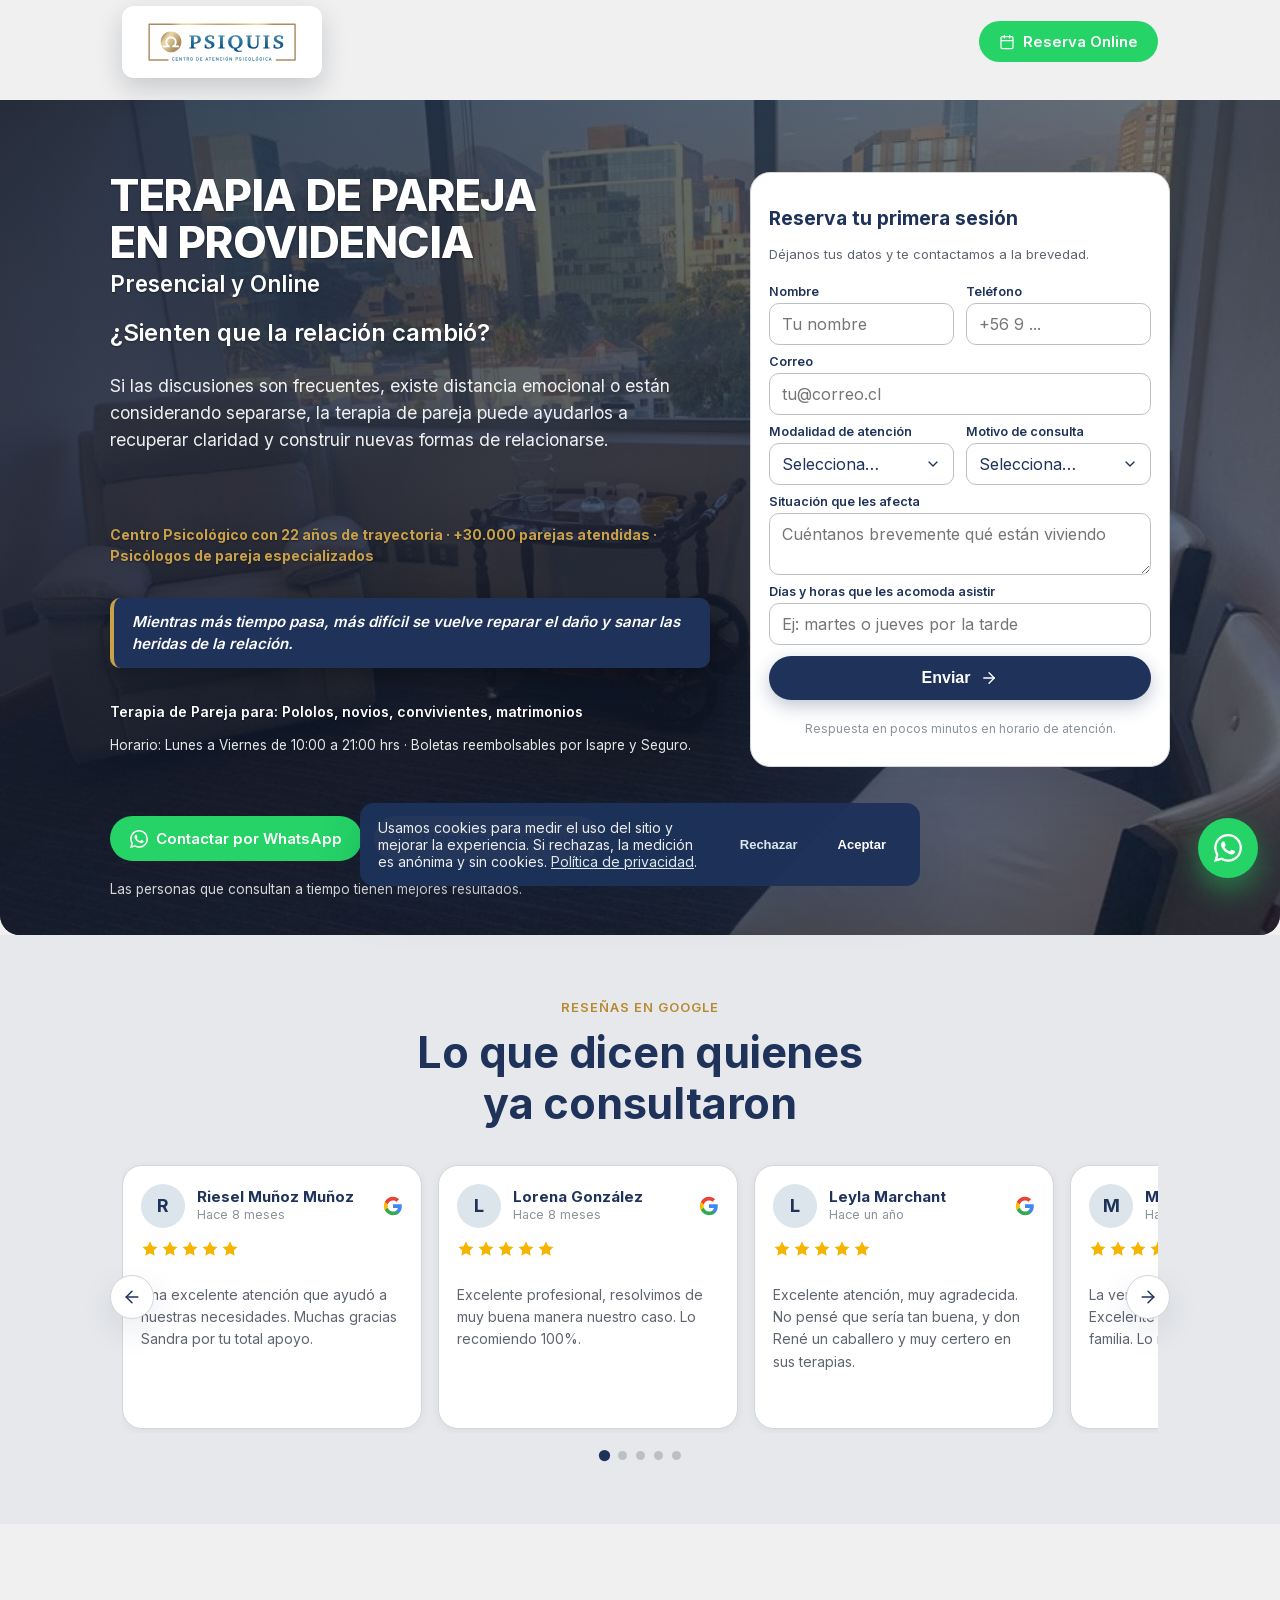
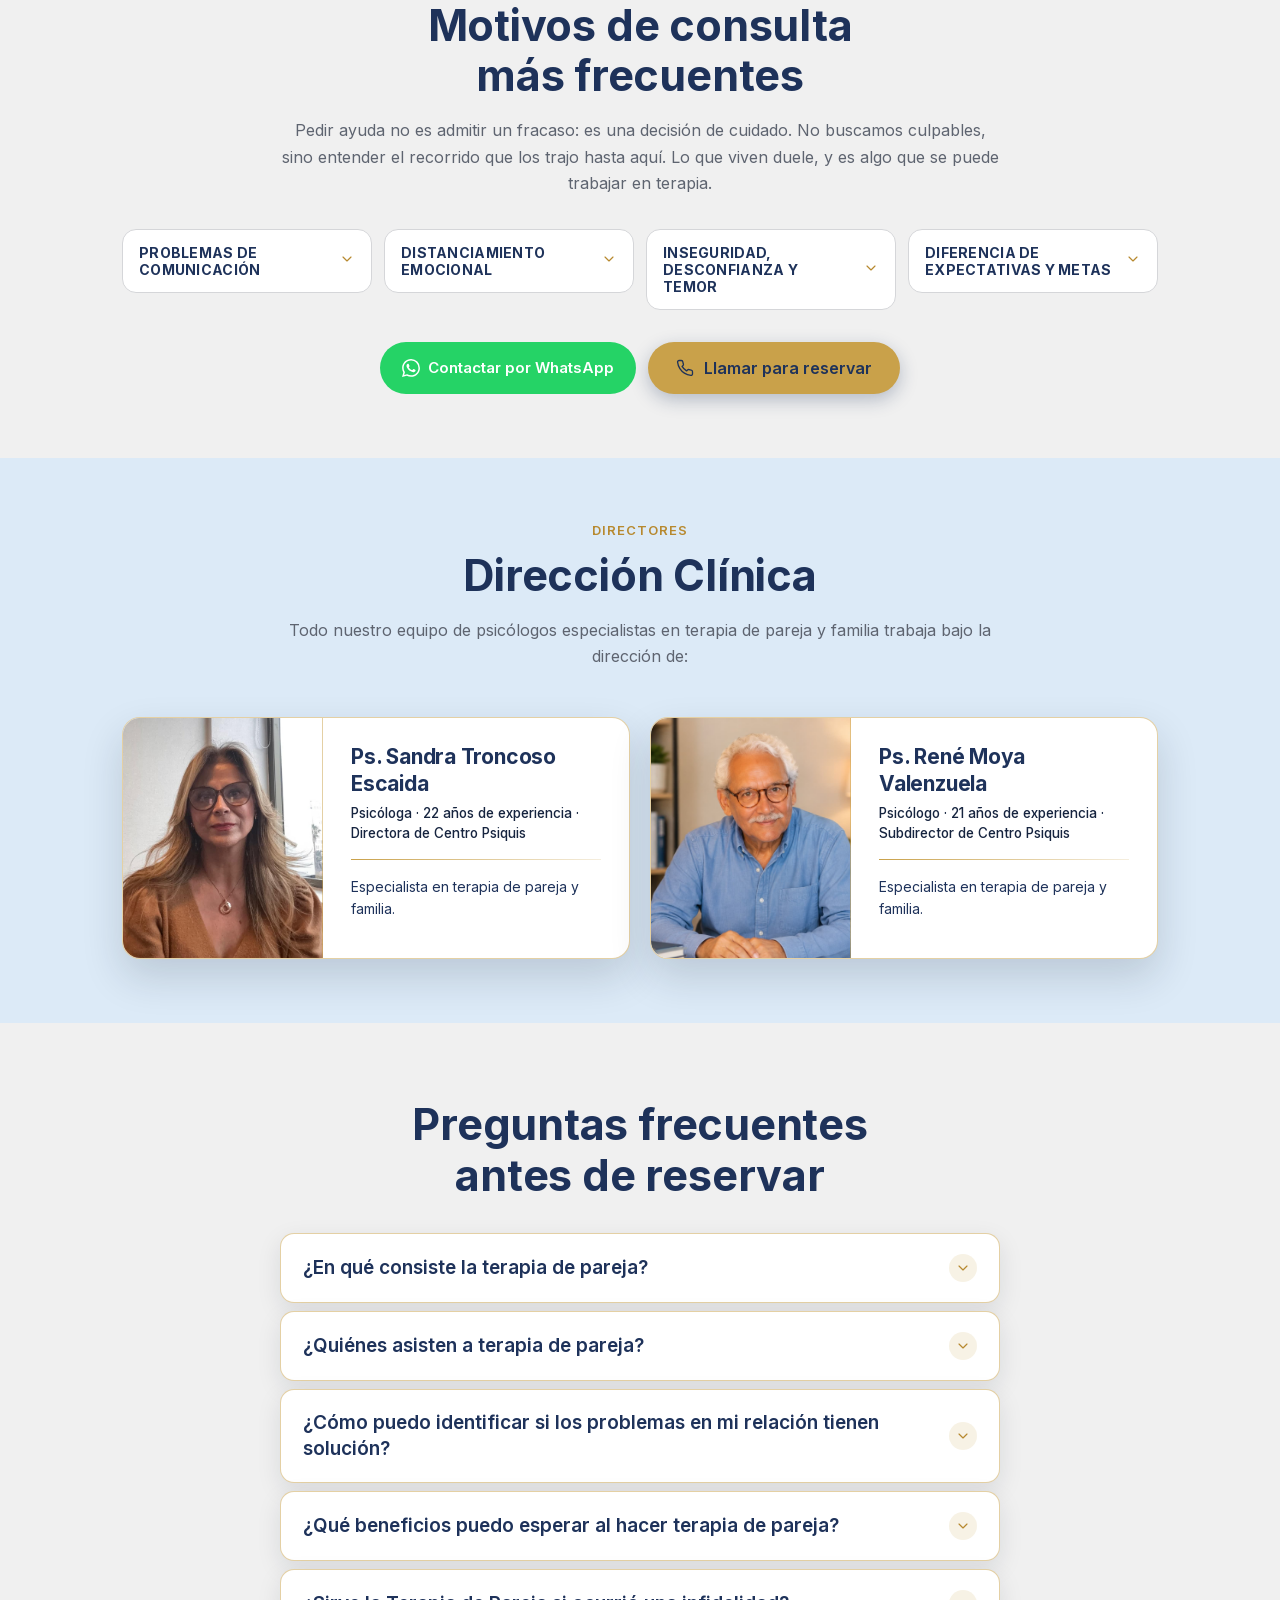
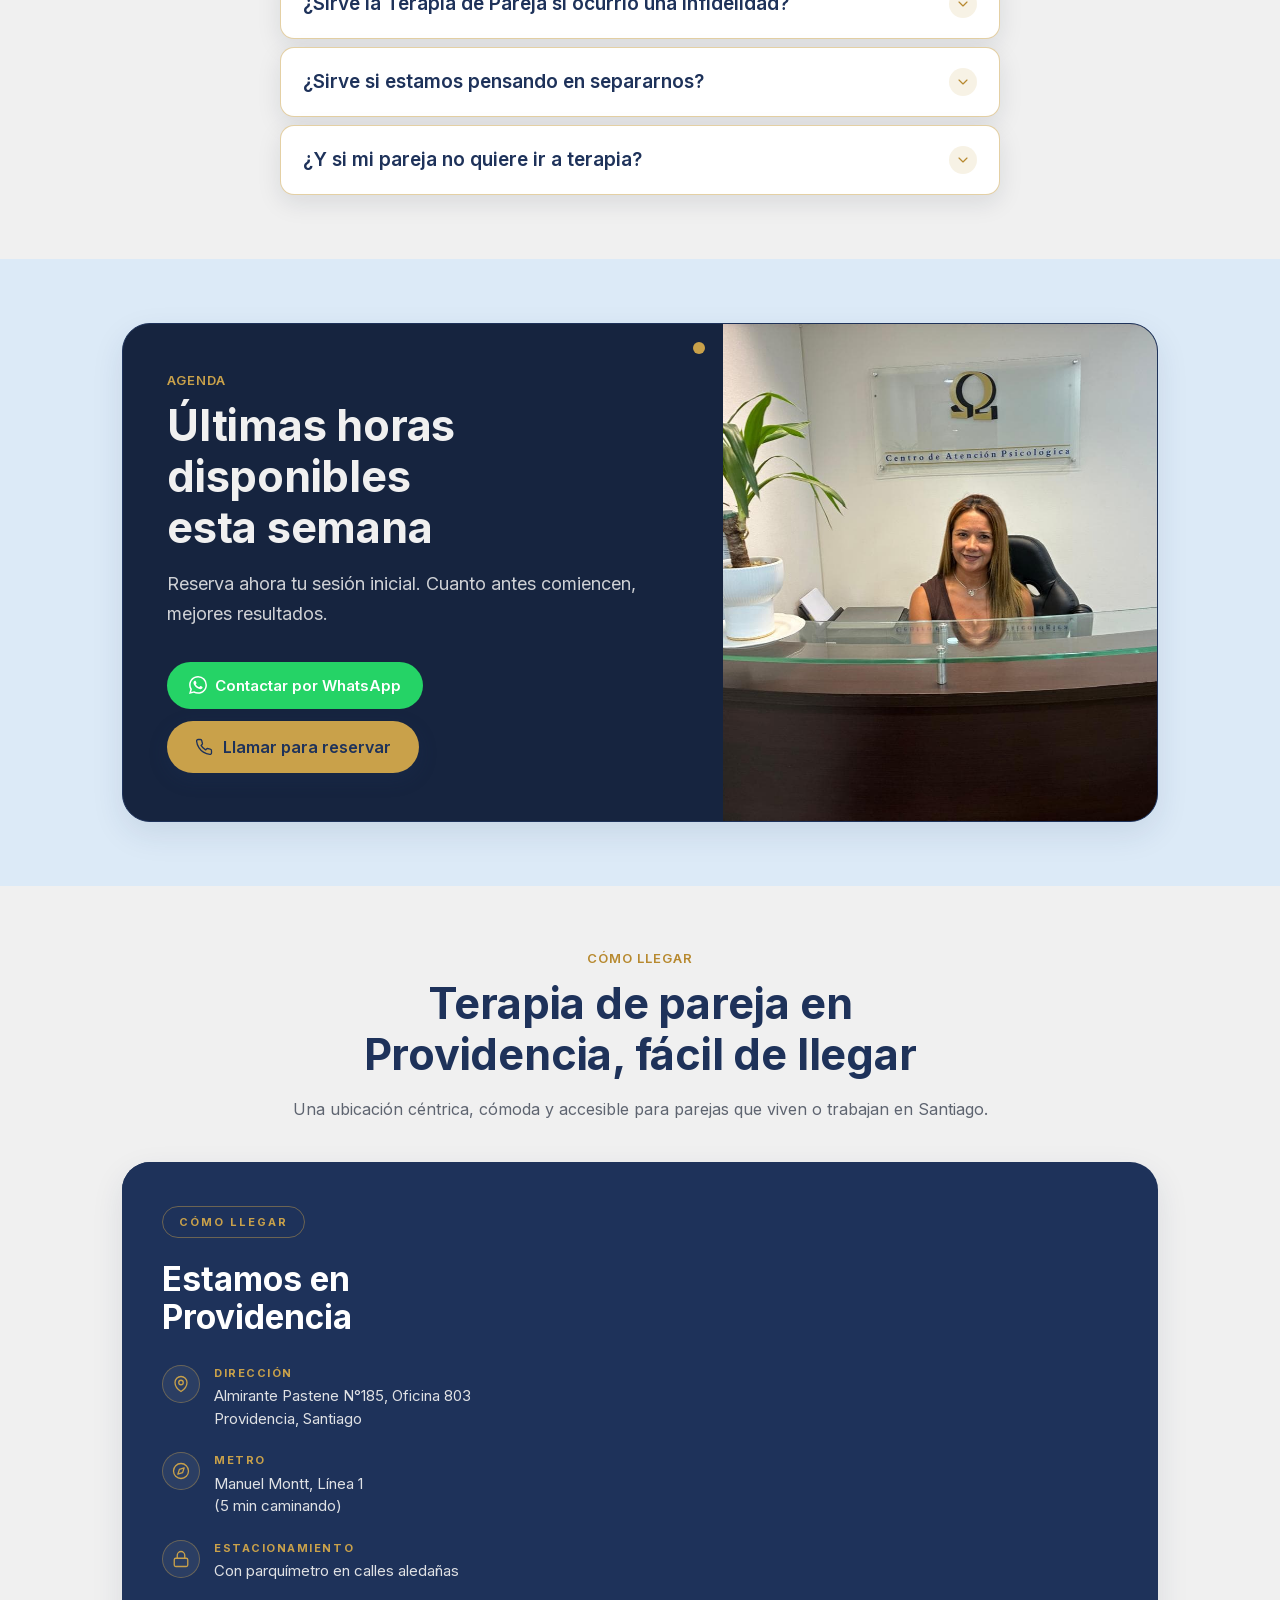
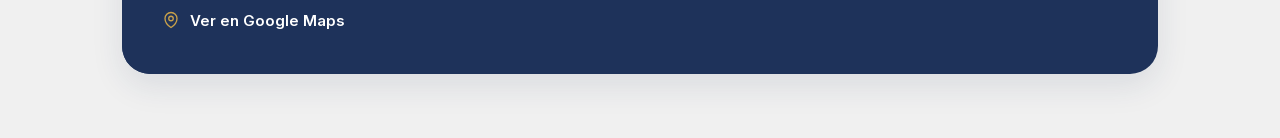
==== commit eab8cfbc: "Hero: frase destacada en cuadro navy + borde dorado + texto blanco Co-Authored-By: Claude Opus 4.8 (" ====
--- a/index.html
+++ b/index.html
@@ -6,9 +6,9 @@
 <meta http-equiv="Pragma" content="no-cache">
 <meta http-equiv="Expires" content="0">
 <!-- Version checker: fuerza reload si el server tiene un build más nuevo -->
-<script type="text/javascript" async="" src="https://www.googletagmanager.com/gtag/js?id=G-28GFBGWT80&amp;cx=c&amp;gtm=4e6631h1"></script><script type="text/javascript" async="" src="https://www.googletagmanager.com/gtag/js?id=AW-960401448&amp;cx=c&amp;gtm=4e6631h1"></script><script async="" src="https://www.googletagmanager.com/gtm.js?id=GTM-K8H5GZMG"></script><script>
+<script type="text/javascript" async="" src="https://www.googletagmanager.com/gtag/js?id=G-28GFBGWT80&amp;cx=c&amp;gtm=4e6631"></script><script type="text/javascript" async="" src="https://www.googletagmanager.com/gtag/js?id=AW-960401448&amp;cx=c&amp;gtm=4e6631"></script><script async="" src="https://www.googletagmanager.com/gtm.js?id=GTM-K8H5GZMG"></script><script>
 (function(){
-  var current = 'mq34qmhs';
+  var current = 'mq35g5s4';
   try {
     fetch('/version.txt?t=' + Date.now(), { cache: 'no-store' })
       .then(function(r){ return r.ok ? r.text() : null; })
@@ -69,7 +69,7 @@
 
 <!-- Fuentes self-hosted (sin requests externos) -->
 <link rel="preload" as="image" href="assets/consulta-pareja.jpg" fetchpriority="high">
-<link rel="stylesheet" href="styles.css?v=mq34qmhs">
+<link rel="stylesheet" href="styles.css?v=mq35g5s4">
 
 <!-- Local MedicalClinic JSON-LD (members nested) -->
 <script type="application/ld+json">
@@ -212,12 +212,12 @@
 </script>
 <script type="application/ld+json" id="faq-jsonld">{"@context":"https://schema.org","@type":"FAQPage","mainEntity":[{"@type":"Question","name":"¿En qué consiste la terapia de pareja?","acceptedAnswer":{"@type":"Answer","text":"La terapia de pareja, también llamada terapia matrimonial o terapia familiar (aunque específicamente esta última se denomina así cuando asisten otros miembros de la familia), consiste en asistir junto a tu pareja a sesiones con un psicólogo especialista. Se trabaja sobre el problema, las dinámicas y las variables involucradas para implementar estrategias y herramientas que permitan a ambos administrar y resolver los conflictos."}},{"@type":"Question","name":"¿Quiénes asisten a terapia de pareja?","acceptedAnswer":{"@type":"Answer","text":"Solicitan hora de terapia de pareja personas jóvenes que recién están en pareja, novios próximos a casarse, personas que conviven por primera vez o después de años, matrimonios de más de 20 años y parejas del mismo sexo. Los conflictos ocurren en distintas formas de estar en pareja, y cada vez más personas se asesoran a tiempo."}},{"@type":"Question","name":"¿Cómo puedo identificar si los problemas en mi relación tienen solución?","acceptedAnswer":{"@type":"Answer","text":"El primer paso es definir el problema para ambas partes; luego ver las variables que influyen: características de personalidad, circunstancias, expectativas de cada uno, factibilidad y motivación para la resolución de conflictos. Si son coordinados y existe voluntad de superarlos, tienen solución."}},{"@type":"Question","name":"¿Sirve la Terapia de Pareja si ocurrió una infidelidad?","acceptedAnswer":{"@type":"Answer","text":"Es una de las crisis de pareja más complejas. Muchas parejas, al abordar esta situación en forma adecuada, pueden llegar a unirse aún más, logrando trabajar la desconfianza y volviendo a conectar emocionalmente."}},{"@type":"Question","name":"¿Sirve si estamos pensando en separarnos?","acceptedAnswer":{"@type":"Answer","text":"La primera frase que dicen algunas parejas es: «Esta es la última oportunidad que nos estamos dando, el último recurso para ver si se puede salvar esta relación». La terapia de pareja ayuda a reconocer y a expresar lo que sienten, y a decidir con más claridad."}},{"@type":"Question","name":"¿Y si mi pareja no quiere ir a terapia?","acceptedAnswer":{"@type":"Answer","text":"En algunos casos ocurre, y a menudo tiene que ver con el temor a la exposición y a ser responsabilizado/a. A la primera sesión puede asistir un solo miembro de la pareja para plantear la problemática; luego, con la asesoría del psicólogo, se incluye a la pareja."}}]}</script></head>
 <body>
-<div id="root"><div class="cookie-bar" role="dialog" aria-label="Aviso de cookies"><div>Usamos cookies para medir el uso del sitio y mejorar la experiencia. Si rechazas, la medición es anónima y sin cookies. <a href="privacidad.html" style="color: rgb(220, 231, 236); text-decoration: underline;">Política de privacidad</a>.</div><div class="cookie-actions flex gap-2"><button class="cookie-deny">Rechazar</button><button class="cookie-accept">Aceptar</button></div></div><header id="top" class="header-shell " role="banner"><div class="container-x h-full flex items-center justify-between"><a href="#top" aria-label="Centro Psiquis · inicio" class="inline-flex items-center"><img src="assets/logo-psiquis.svg" alt="Centro Psiquis · Centro de Atención Psicológica" width="218" height="72" class="header-logo"></a><div class="flex items-center gap-2"><a href="https://centropsiquis.site.agendapro.com/cl/sucursal/3797/profesional/22496" target="_blank" rel="noopener" class="btn-wa header-cta-reserva" data-loc="header"><svg xmlns="http://www.w3.org/2000/svg" width="16" height="16" viewBox="0 0 24 24" fill="none" stroke="currentColor" stroke-width="1.75" stroke-linecap="round" stroke-linejoin="round" class="" aria-hidden="true"><rect width="18" height="18" x="3" y="4" rx="2"></rect><path d="M16 2v4M8 2v4M3 10h18"></path></svg> Reserva Online</a></div></div></header><main><div class="hero-frame"><section aria-labelledby="hero-title" class="hero-fullbleed hero2"><img src="assets/consulta-pareja.jpg" alt="" aria-hidden="true" width="1800" height="1200" fetchpriority="high" loading="eager" class="hero-photo"><div class="hero-tint" aria-hidden="true"></div><div class="hero-content hero2-content"><div class="hero-main hero2-main"><h1 id="hero-title" class="hero-h1">TERAPIA DE PAREJA EN PROVIDENCIA</h1><p class="hero2-subtitle">Presencial y Online</p><p class="hero2-lead">¿Sienten que la relación cambió?</p><p class="hero-sub">Si las discusiones son frecuentes, existe distancia emocional o están considerando separarse, la terapia de pareja puede ayudarlos a recuperar claridad y construir nuevas formas de relacionarse.</p><p class="hero2-stats">Centro Psicológico con 22 años de trayectoria · +30.000 parejas atendidas · Psicólogos de pareja especializados</p><p class="hero2-emph">Mientras más tiempo pasa, más difícil se vuelve reparar el daño y sanar las heridas de la relación.</p><p class="aud-line">Terapia de Pareja para: Pololos, novios, convivientes, matrimonios</p><p class="hero2-horario">Horario: Lunes a Viernes de 10:00 a 21:00 hrs · Boletas reembolsables por Isapre y Seguro.</p><div class="hero-cta-row"><a href="https://wa.me/56940060690" target="_blank" rel="noopener" class="btn-wa" data-loc="hero-wa"><svg width="18" height="18" viewBox="0 0 24 24" fill="currentColor" aria-hidden="true"><path d="M17.472 14.382c-.297-.149-1.758-.867-2.03-.967-.273-.099-.471-.148-.67.15-.197.297-.767.966-.94 1.164-.173.199-.347.223-.644.075-.297-.149-1.255-.463-2.39-1.475-.883-.788-1.48-1.761-1.653-2.059-.173-.297-.018-.458.13-.606.134-.133.298-.347.446-.52.149-.174.198-.298.298-.497.099-.198.05-.371-.025-.52-.075-.149-.669-1.612-.916-2.207-.242-.579-.487-.5-.669-.51-.173-.008-.371-.01-.57-.01-.198 0-.52.074-.792.372-.272.297-1.04 1.016-1.04 2.479 0 1.462 1.065 2.875 1.213 3.074.149.198 2.096 3.2 5.077 4.487.709.306 1.262.489 1.694.625.712.227 1.36.195 1.871.118.571-.085 1.758-.719 2.006-1.413.248-.694.248-1.289.173-1.413-.074-.124-.272-.198-.57-.347m-5.421 7.403h-.004a9.87 9.87 0 01-5.031-1.378l-.361-.214-3.741.982.998-3.648-.235-.374a9.86 9.86 0 01-1.51-5.26c.001-5.45 4.436-9.884 9.888-9.884 2.64 0 5.122 1.03 6.988 2.898a9.825 9.825 0 012.893 6.994c-.003 5.45-4.437 9.884-9.885 9.884m8.413-18.297A11.815 11.815 0 0012.05 0C5.495 0 .16 5.335.157 11.892c0 2.096.547 4.142 1.588 5.945L.057 24l6.305-1.654a11.882 11.882 0 005.683 1.448h.005c6.554 0 11.89-5.335 11.893-11.893a11.821 11.821 0 00-3.48-8.413z"></path></svg> Contactar por WhatsApp</a><a href="tel:+56940060690" class="btn-primary" data-loc="hero-call"><svg xmlns="http://www.w3.org/2000/svg" width="18" height="18" viewBox="0 0 24 24" fill="none" stroke="currentColor" stroke-width="1.75" stroke-linecap="round" stroke-linejoin="round" class="" aria-hidden="true"><path d="M22 16.92v3a2 2 0 0 1-2.18 2 19.79 19.79 0 0 1-8.63-3.07 19.5 19.5 0 0 1-6-6 19.79 19.79 0 0 1-3.07-8.67A2 2 0 0 1 4.11 2h3a2 2 0 0 1 2 1.72c.13.96.37 1.9.72 2.81a2 2 0 0 1-.45 2.11L8.09 9.91a16 16 0 0 0 6 6l1.27-1.27a2 2 0 0 1 2.11-.45c.91.35 1.85.59 2.81.72A2 2 0 0 1 22 16.92Z"></path></svg> Llamar para reservar</a></div><p class="hero2-micro">Las personas que consultan a tiempo tienen mejores resultados.</p></div><aside class="hero-aside hero2-aside"><form class="cform" aria-labelledby="cform-title"><div class="cform__head"><h2 id="cform-title" class="cform__title">Reserva tu primera sesión</h2><p class="cform__sub">Déjanos tus datos y te contactamos a la brevedad.</p></div><label class="cform__field"><span class="cform__label">Nombre</span><input type="text" name="nombre" required="" autocomplete="name" placeholder="Tu nombre" value=""></label><label class="cform__field"><span class="cform__label">Teléfono</span><input type="tel" name="telefono" required="" autocomplete="tel" inputmode="tel" placeholder="+56 9 ..." value=""></label><label class="cform__field cform__field--full"><span class="cform__label">Correo</span><input type="email" name="correo" autocomplete="email" inputmode="email" placeholder="tu@correo.cl" value=""></label><label class="cform__field"><span class="cform__label">Modalidad de atención</span><select name="modalidad"><option value="">Selecciona…</option><option value="Presencial">Presencial</option><option value="Online">Online</option></select></label><label class="cform__field"><span class="cform__label">Motivo de consulta</span><select name="motivo"><option value="">Selecciona…</option><option value="Problemas de comunicación">Problemas de comunicación</option><option value="Distanciamiento">Distanciamiento</option><option value="Inseguridad">Inseguridad</option><option value="Diferencia de expectativas">Diferencia de expectativas</option><option value="Otros">Otros</option></select></label><label class="cform__field cform__field--full"><span class="cform__label">Situación que les afecta</span><textarea name="situacion" rows="2" placeholder="Cuéntanos brevemente qué están viviendo"></textarea></label><label class="cform__field cform__field--full"><span class="cform__label">Días y horas que les acomoda asistir</span><input type="text" name="horario" placeholder="Ej: martes o jueves por la tarde" value=""></label><button type="submit" class="btn-primary cform__submit" data-loc="hero-form">Enviar <svg xmlns="http://www.w3.org/2000/svg" width="18" height="18" viewBox="0 0 24 24" fill="none" stroke="currentColor" stroke-width="1.75" stroke-linecap="round" stroke-linejoin="round" class="" aria-hidden="true"><path d="M5 12h14"></path><path d="m12 5 7 7-7 7"></path></svg></button><p class="cform__note">Respuesta en pocos minutos en horario de atención.</p></form></aside></div></section></div><section class="section" aria-labelledby="rev-title" style="background: var(--surface-alt);"><div class="container-x"><div class="text-center read-col mx-auto"><div class="reveal is-visible eyebrow">RESEÑAS EN GOOGLE</div><h2 id="rev-title" class="h2 mt-3">Lo que dicen quienes ya consultaron</h2></div><div class="reviews-wrap mt-8"><button type="button" class="reviews-arrow reviews-arrow--prev" aria-label="Ver reseñas anteriores"><span style="display: inline-flex; transform: rotate(180deg);"><svg xmlns="http://www.w3.org/2000/svg" width="20" height="20" viewBox="0 0 24 24" fill="none" stroke="currentColor" stroke-width="1.75" stroke-linecap="round" stroke-linejoin="round" class="" aria-hidden="true"><path d="M5 12h14"></path><path d="m12 5 7 7-7 7"></path></svg></span></button><div class="reviews-slider" role="list" aria-label="Reseñas de clientes en Google"><article class="review-card" role="listitem"><header class="review-head"><span class="review-avatar" aria-hidden="true">R</span><div class="review-id"><span class="review-name">Riesel Muñoz Muñoz</span><span class="review-when">Hace 8 meses</span></div><span class="review-g" aria-label="Reseña de Google"><svg width="20" height="20" viewBox="0 0 24 24" aria-hidden="true"><path fill="#4285F4" d="M22.56 12.25c0-.78-.07-1.53-.2-2.25H12v4.26h5.92a5.06 5.06 0 0 1-2.2 3.32v2.77h3.57c2.08-1.92 3.27-4.74 3.27-8.1z"></path><path fill="#34A853" d="M12 23c2.97 0 5.46-.98 7.28-2.66l-3.57-2.77c-.98.66-2.23 1.06-3.71 1.06-2.86 0-5.29-1.93-6.16-4.53H2.18v2.84A11 11 0 0 0 12 23z"></path><path fill="#FBBC05" d="M5.84 14.1a6.6 6.6 0 0 1 0-4.2V7.06H2.18a11 11 0 0 0 0 9.88l3.66-2.84z"></path><path fill="#EA4335" d="M12 5.38c1.62 0 3.06.56 4.21 1.64l3.15-3.15C17.45 2.09 14.97 1 12 1 7.7 1 3.99 3.47 2.18 7.06l3.66 2.84C6.71 7.31 9.14 5.38 12 5.38z"></path></svg></span></header><div class="review-stars" aria-label="5 de 5 estrellas"><svg width="18" height="18" viewBox="0 0 24 24" fill="#F5B400" aria-hidden="true"><path d="M12 2l3.09 6.26L22 9.27l-5 4.87 1.18 6.88L12 17.77l-6.18 3.25L7 14.14 2 9.27l6.91-1.01L12 2z"></path></svg><svg width="18" height="18" viewBox="0 0 24 24" fill="#F5B400" aria-hidden="true"><path d="M12 2l3.09 6.26L22 9.27l-5 4.87 1.18 6.88L12 17.77l-6.18 3.25L7 14.14 2 9.27l6.91-1.01L12 2z"></path></svg><svg width="18" height="18" viewBox="0 0 24 24" fill="#F5B400" aria-hidden="true"><path d="M12 2l3.09 6.26L22 9.27l-5 4.87 1.18 6.88L12 17.77l-6.18 3.25L7 14.14 2 9.27l6.91-1.01L12 2z"></path></svg><svg width="18" height="18" viewBox="0 0 24 24" fill="#F5B400" aria-hidden="true"><path d="M12 2l3.09 6.26L22 9.27l-5 4.87 1.18 6.88L12 17.77l-6.18 3.25L7 14.14 2 9.27l6.91-1.01L12 2z"></path></svg><svg width="18" height="18" viewBox="0 0 24 24" fill="#F5B400" aria-hidden="true"><path d="M12 2l3.09 6.26L22 9.27l-5 4.87 1.18 6.88L12 17.77l-6.18 3.25L7 14.14 2 9.27l6.91-1.01L12 2z"></path></svg></div><p class="review-text">Una excelente atención que ayudó a nuestras necesidades. Muchas gracias Sandra por tu total apoyo.</p></article><article class="review-card" role="listitem"><header class="review-head"><span class="review-avatar" aria-hidden="true">L</span><div class="review-id"><span class="review-name">Lorena González</span><span class="review-when">Hace 8 meses</span></div><span class="review-g" aria-label="Reseña de Google"><svg width="20" height="20" viewBox="0 0 24 24" aria-hidden="true"><path fill="#4285F4" d="M22.56 12.25c0-.78-.07-1.53-.2-2.25H12v4.26h5.92a5.06 5.06 0 0 1-2.2 3.32v2.77h3.57c2.08-1.92 3.27-4.74 3.27-8.1z"></path><path fill="#34A853" d="M12 23c2.97 0 5.46-.98 7.28-2.66l-3.57-2.77c-.98.66-2.23 1.06-3.71 1.06-2.86 0-5.29-1.93-6.16-4.53H2.18v2.84A11 11 0 0 0 12 23z"></path><path fill="#FBBC05" d="M5.84 14.1a6.6 6.6 0 0 1 0-4.2V7.06H2.18a11 11 0 0 0 0 9.88l3.66-2.84z"></path><path fill="#EA4335" d="M12 5.38c1.62 0 3.06.56 4.21 1.64l3.15-3.15C17.45 2.09 14.97 1 12 1 7.7 1 3.99 3.47 2.18 7.06l3.66 2.84C6.71 7.31 9.14 5.38 12 5.38z"></path></svg></span></header><div class="review-stars" aria-label="5 de 5 estrellas"><svg width="18" height="18" viewBox="0 0 24 24" fill="#F5B400" aria-hidden="true"><path d="M12 2l3.09 6.26L22 9.27l-5 4.87 1.18 6.88L12 17.77l-6.18 3.25L7 14.14 2 9.27l6.91-1.01L12 2z"></path></svg><svg width="18" height="18" viewBox="0 0 24 24" fill="#F5B400" aria-hidden="true"><path d="M12 2l3.09 6.26L22 9.27l-5 4.87 1.18 6.88L12 17.77l-6.18 3.25L7 14.14 2 9.27l6.91-1.01L12 2z"></path></svg><svg width="18" height="18" viewBox="0 0 24 24" fill="#F5B400" aria-hidden="true"><path d="M12 2l3.09 6.26L22 9.27l-5 4.87 1.18 6.88L12 17.77l-6.18 3.25L7 14.14 2 9.27l6.91-1.01L12 2z"></path></svg><svg width="18" height="18" viewBox="0 0 24 24" fill="#F5B400" aria-hidden="true"><path d="M12 2l3.09 6.26L22 9.27l-5 4.87 1.18 6.88L12 17.77l-6.18 3.25L7 14.14 2 9.27l6.91-1.01L12 2z"></path></svg><svg width="18" height="18" viewBox="0 0 24 24" fill="#F5B400" aria-hidden="true"><path d="M12 2l3.09 6.26L22 9.27l-5 4.87 1.18 6.88L12 17.77l-6.18 3.25L7 14.14 2 9.27l6.91-1.01L12 2z"></path></svg></div><p class="review-text">Excelente profesional, resolvimos de muy buena manera nuestro caso. Lo recomiendo 100%.</p></article><article class="review-card" role="listitem"><header class="review-head"><span class="review-avatar" aria-hidden="true">L</span><div class="review-id"><span class="review-name">Leyla Marchant</span><span class="review-when">Hace un año</span></div><span class="review-g" aria-label="Reseña de Google"><svg width="20" height="20" viewBox="0 0 24 24" aria-hidden="true"><path fill="#4285F4" d="M22.56 12.25c0-.78-.07-1.53-.2-2.25H12v4.26h5.92a5.06 5.06 0 0 1-2.2 3.32v2.77h3.57c2.08-1.92 3.27-4.74 3.27-8.1z"></path><path fill="#34A853" d="M12 23c2.97 0 5.46-.98 7.28-2.66l-3.57-2.77c-.98.66-2.23 1.06-3.71 1.06-2.86 0-5.29-1.93-6.16-4.53H2.18v2.84A11 11 0 0 0 12 23z"></path><path fill="#FBBC05" d="M5.84 14.1a6.6 6.6 0 0 1 0-4.2V7.06H2.18a11 11 0 0 0 0 9.88l3.66-2.84z"></path><path fill="#EA4335" d="M12 5.38c1.62 0 3.06.56 4.21 1.64l3.15-3.15C17.45 2.09 14.97 1 12 1 7.7 1 3.99 3.47 2.18 7.06l3.66 2.84C6.71 7.31 9.14 5.38 12 5.38z"></path></svg></span></header><div class="review-stars" aria-label="5 de 5 estrellas"><svg width="18" height="18" viewBox="0 0 24 24" fill="#F5B400" aria-hidden="true"><path d="M12 2l3.09 6.26L22 9.27l-5 4.87 1.18 6.88L12 17.77l-6.18 3.25L7 14.14 2 9.27l6.91-1.01L12 2z"></path></svg><svg width="18" height="18" viewBox="0 0 24 24" fill="#F5B400" aria-hidden="true"><path d="M12 2l3.09 6.26L22 9.27l-5 4.87 1.18 6.88L12 17.77l-6.18 3.25L7 14.14 2 9.27l6.91-1.01L12 2z"></path></svg><svg width="18" height="18" viewBox="0 0 24 24" fill="#F5B400" aria-hidden="true"><path d="M12 2l3.09 6.26L22 9.27l-5 4.87 1.18 6.88L12 17.77l-6.18 3.25L7 14.14 2 9.27l6.91-1.01L12 2z"></path></svg><svg width="18" height="18" viewBox="0 0 24 24" fill="#F5B400" aria-hidden="true"><path d="M12 2l3.09 6.26L22 9.27l-5 4.87 1.18 6.88L12 17.77l-6.18 3.25L7 14.14 2 9.27l6.91-1.01L12 2z"></path></svg><svg width="18" height="18" viewBox="0 0 24 24" fill="#F5B400" aria-hidden="true"><path d="M12 2l3.09 6.26L22 9.27l-5 4.87 1.18 6.88L12 17.77l-6.18 3.25L7 14.14 2 9.27l6.91-1.01L12 2z"></path></svg></div><p class="review-text">Excelente atención, muy agradecida. No pensé que sería tan buena, y don René un caballero y muy certero en sus terapias.</p></article><article class="review-card" role="listitem"><header class="review-head"><span class="review-avatar" aria-hidden="true">M</span><div class="review-id"><span class="review-name">Margarita Guerra</span><span class="review-when">Hace un año</span></div><span class="review-g" aria-label="Reseña de Google"><svg width="20" height="20" viewBox="0 0 24 24" aria-hidden="true"><path fill="#4285F4" d="M22.56 12.25c0-.78-.07-1.53-.2-2.25H12v4.26h5.92a5.06 5.06 0 0 1-2.2 3.32v2.77h3.57c2.08-1.92 3.27-4.74 3.27-8.1z"></path><path fill="#34A853" d="M12 23c2.97 0 5.46-.98 7.28-2.66l-3.57-2.77c-.98.66-2.23 1.06-3.71 1.06-2.86 0-5.29-1.93-6.16-4.53H2.18v2.84A11 11 0 0 0 12 23z"></path><path fill="#FBBC05" d="M5.84 14.1a6.6 6.6 0 0 1 0-4.2V7.06H2.18a11 11 0 0 0 0 9.88l3.66-2.84z"></path><path fill="#EA4335" d="M12 5.38c1.62 0 3.06.56 4.21 1.64l3.15-3.15C17.45 2.09 14.97 1 12 1 7.7 1 3.99 3.47 2.18 7.06l3.66 2.84C6.71 7.31 9.14 5.38 12 5.38z"></path></svg></span></header><div class="review-stars" aria-label="5 de 5 estrellas"><svg width="18" height="18" viewBox="0 0 24 24" fill="#F5B400" aria-hidden="true"><path d="M12 2l3.09 6.26L22 9.27l-5 4.87 1.18 6.88L12 17.77l-6.18 3.25L7 14.14 2 9.27l6.91-1.01L12 2z"></path></svg><svg width="18" height="18" viewBox="0 0 24 24" fill="#F5B400" aria-hidden="true"><path d="M12 2l3.09 6.26L22 9.27l-5 4.87 1.18 6.88L12 17.77l-6.18 3.25L7 14.14 2 9.27l6.91-1.01L12 2z"></path></svg><svg width="18" height="18" viewBox="0 0 24 24" fill="#F5B400" aria-hidden="true"><path d="M12 2l3.09 6.26L22 9.27l-5 4.87 1.18 6.88L12 17.77l-6.18 3.25L7 14.14 2 9.27l6.91-1.01L12 2z"></path></svg><svg width="18" height="18" viewBox="0 0 24 24" fill="#F5B400" aria-hidden="true"><path d="M12 2l3.09 6.26L22 9.27l-5 4.87 1.18 6.88L12 17.77l-6.18 3.25L7 14.14 2 9.27l6.91-1.01L12 2z"></path></svg><svg width="18" height="18" viewBox="0 0 24 24" fill="#F5B400" aria-hidden="true"><path d="M12 2l3.09 6.26L22 9.27l-5 4.87 1.18 6.88L12 17.77l-6.18 3.25L7 14.14 2 9.27l6.91-1.01L12 2z"></path></svg></div><p class="review-text">La verdad, muy buena experiencia. Excelente orientación, así mi hija y en familia. Lo recomiendo 💯</p></article><article class="review-card" role="listitem"><header class="review-head"><span class="review-avatar" aria-hidden="true">C</span><div class="review-id"><span class="review-name">Carmen Gonzalez</span><span class="review-when">Hace un año</span></div><span class="review-g" aria-label="Reseña de Google"><svg width="20" height="20" viewBox="0 0 24 24" aria-hidden="true"><path fill="#4285F4" d="M22.56 12.25c0-.78-.07-1.53-.2-2.25H12v4.26h5.92a5.06 5.06 0 0 1-2.2 3.32v2.77h3.57c2.08-1.92 3.27-4.74 3.27-8.1z"></path><path fill="#34A853" d="M12 23c2.97 0 5.46-.98 7.28-2.66l-3.57-2.77c-.98.66-2.23 1.06-3.71 1.06-2.86 0-5.29-1.93-6.16-4.53H2.18v2.84A11 11 0 0 0 12 23z"></path><path fill="#FBBC05" d="M5.84 14.1a6.6 6.6 0 0 1 0-4.2V7.06H2.18a11 11 0 0 0 0 9.88l3.66-2.84z"></path><path fill="#EA4335" d="M12 5.38c1.62 0 3.06.56 4.21 1.64l3.15-3.15C17.45 2.09 14.97 1 12 1 7.7 1 3.99 3.47 2.18 7.06l3.66 2.84C6.71 7.31 9.14 5.38 12 5.38z"></path></svg></span></header><div class="review-stars" aria-label="5 de 5 estrellas"><svg width="18" height="18" viewBox="0 0 24 24" fill="#F5B400" aria-hidden="true"><path d="M12 2l3.09 6.26L22 9.27l-5 4.87 1.18 6.88L12 17.77l-6.18 3.25L7 14.14 2 9.27l6.91-1.01L12 2z"></path></svg><svg width="18" height="18" viewBox="0 0 24 24" fill="#F5B400" aria-hidden="true"><path d="M12 2l3.09 6.26L22 9.27l-5 4.87 1.18 6.88L12 17.77l-6.18 3.25L7 14.14 2 9.27l6.91-1.01L12 2z"></path></svg><svg width="18" height="18" viewBox="0 0 24 24" fill="#F5B400" aria-hidden="true"><path d="M12 2l3.09 6.26L22 9.27l-5 4.87 1.18 6.88L12 17.77l-6.18 3.25L7 14.14 2 9.27l6.91-1.01L12 2z"></path></svg><svg width="18" height="18" viewBox="0 0 24 24" fill="#F5B400" aria-hidden="true"><path d="M12 2l3.09 6.26L22 9.27l-5 4.87 1.18 6.88L12 17.77l-6.18 3.25L7 14.14 2 9.27l6.91-1.01L12 2z"></path></svg><svg width="18" height="18" viewBox="0 0 24 24" fill="#F5B400" aria-hidden="true"><path d="M12 2l3.09 6.26L22 9.27l-5 4.87 1.18 6.88L12 17.77l-6.18 3.25L7 14.14 2 9.27l6.91-1.01L12 2z"></path></svg></div><p class="review-text">Estimados, tengo el agrado de atenderme en este centro con el psicólogo René; ha sido fantástico, me ha ayudado mucho al igual que a mi hijo. Lo recomiendo 100%.</p></article><article class="review-card" role="listitem" aria-hidden="true"><header class="review-head"><span class="review-avatar" aria-hidden="true">R</span><div class="review-id"><span class="review-name">Riesel Muñoz Muñoz</span><span class="review-when">Hace 8 meses</span></div><span class="review-g" aria-label="Reseña de Google"><svg width="20" height="20" viewBox="0 0 24 24" aria-hidden="true"><path fill="#4285F4" d="M22.56 12.25c0-.78-.07-1.53-.2-2.25H12v4.26h5.92a5.06 5.06 0 0 1-2.2 3.32v2.77h3.57c2.08-1.92 3.27-4.74 3.27-8.1z"></path><path fill="#34A853" d="M12 23c2.97 0 5.46-.98 7.28-2.66l-3.57-2.77c-.98.66-2.23 1.06-3.71 1.06-2.86 0-5.29-1.93-6.16-4.53H2.18v2.84A11 11 0 0 0 12 23z"></path><path fill="#FBBC05" d="M5.84 14.1a6.6 6.6 0 0 1 0-4.2V7.06H2.18a11 11 0 0 0 0 9.88l3.66-2.84z"></path><path fill="#EA4335" d="M12 5.38c1.62 0 3.06.56 4.21 1.64l3.15-3.15C17.45 2.09 14.97 1 12 1 7.7 1 3.99 3.47 2.18 7.06l3.66 2.84C6.71 7.31 9.14 5.38 12 5.38z"></path></svg></span></header><div class="review-stars" aria-label="5 de 5 estrellas"><svg width="18" height="18" viewBox="0 0 24 24" fill="#F5B400" aria-hidden="true"><path d="M12 2l3.09 6.26L22 9.27l-5 4.87 1.18 6.88L12 17.77l-6.18 3.25L7 14.14 2 9.27l6.91-1.01L12 2z"></path></svg><svg width="18" height="18" viewBox="0 0 24 24" fill="#F5B400" aria-hidden="true"><path d="M12 2l3.09 6.26L22 9.27l-5 4.87 1.18 6.88L12 17.77l-6.18 3.25L7 14.14 2 9.27l6.91-1.01L12 2z"></path></svg><svg width="18" height="18" viewBox="0 0 24 24" fill="#F5B400" aria-hidden="true"><path d="M12 2l3.09 6.26L22 9.27l-5 4.87 1.18 6.88L12 17.77l-6.18 3.25L7 14.14 2 9.27l6.91-1.01L12 2z"></path></svg><svg width="18" height="18" viewBox="0 0 24 24" fill="#F5B400" aria-hidden="true"><path d="M12 2l3.09 6.26L22 9.27l-5 4.87 1.18 6.88L12 17.77l-6.18 3.25L7 14.14 2 9.27l6.91-1.01L12 2z"></path></svg><svg width="18" height="18" viewBox="0 0 24 24" fill="#F5B400" aria-hidden="true"><path d="M12 2l3.09 6.26L22 9.27l-5 4.87 1.18 6.88L12 17.77l-6.18 3.25L7 14.14 2 9.27l6.91-1.01L12 2z"></path></svg></div><p class="review-text">Una excelente atención que ayudó a nuestras necesidades. Muchas gracias Sandra por tu total apoyo.</p></article><article class="review-card" role="listitem" aria-hidden="true"><header class="review-head"><span class="review-avatar" aria-hidden="true">L</span><div class="review-id"><span class="review-name">Lorena González</span><span class="review-when">Hace 8 meses</span></div><span class="review-g" aria-label="Reseña de Google"><svg width="20" height="20" viewBox="0 0 24 24" aria-hidden="true"><path fill="#4285F4" d="M22.56 12.25c0-.78-.07-1.53-.2-2.25H12v4.26h5.92a5.06 5.06 0 0 1-2.2 3.32v2.77h3.57c2.08-1.92 3.27-4.74 3.27-8.1z"></path><path fill="#34A853" d="M12 23c2.97 0 5.46-.98 7.28-2.66l-3.57-2.77c-.98.66-2.23 1.06-3.71 1.06-2.86 0-5.29-1.93-6.16-4.53H2.18v2.84A11 11 0 0 0 12 23z"></path><path fill="#FBBC05" d="M5.84 14.1a6.6 6.6 0 0 1 0-4.2V7.06H2.18a11 11 0 0 0 0 9.88l3.66-2.84z"></path><path fill="#EA4335" d="M12 5.38c1.62 0 3.06.56 4.21 1.64l3.15-3.15C17.45 2.09 14.97 1 12 1 7.7 1 3.99 3.47 2.18 7.06l3.66 2.84C6.71 7.31 9.14 5.38 12 5.38z"></path></svg></span></header><div class="review-stars" aria-label="5 de 5 estrellas"><svg width="18" height="18" viewBox="0 0 24 24" fill="#F5B400" aria-hidden="true"><path d="M12 2l3.09 6.26L22 9.27l-5 4.87 1.18 6.88L12 17.77l-6.18 3.25L7 14.14 2 9.27l6.91-1.01L12 2z"></path></svg><svg width="18" height="18" viewBox="0 0 24 24" fill="#F5B400" aria-hidden="true"><path d="M12 2l3.09 6.26L22 9.27l-5 4.87 1.18 6.88L12 17.77l-6.18 3.25L7 14.14 2 9.27l6.91-1.01L12 2z"></path></svg><svg width="18" height="18" viewBox="0 0 24 24" fill="#F5B400" aria-hidden="true"><path d="M12 2l3.09 6.26L22 9.27l-5 4.87 1.18 6.88L12 17.77l-6.18 3.25L7 14.14 2 9.27l6.91-1.01L12 2z"></path></svg><svg width="18" height="18" viewBox="0 0 24 24" fill="#F5B400" aria-hidden="true"><path d="M12 2l3.09 6.26L22 9.27l-5 4.87 1.18 6.88L12 17.77l-6.18 3.25L7 14.14 2 9.27l6.91-1.01L12 2z"></path></svg><svg width="18" height="18" viewBox="0 0 24 24" fill="#F5B400" aria-hidden="true"><path d="M12 2l3.09 6.26L22 9.27l-5 4.87 1.18 6.88L12 17.77l-6.18 3.25L7 14.14 2 9.27l6.91-1.01L12 2z"></path></svg></div><p class="review-text">Excelente profesional, resolvimos de muy buena manera nuestro caso. Lo recomiendo 100%.</p></article><article class="review-card" role="listitem" aria-hidden="true"><header class="review-head"><span class="review-avatar" aria-hidden="true">L</span><div class="review-id"><span class="review-name">Leyla Marchant</span><span class="review-when">Hace un año</span></div><span class="review-g" aria-label="Reseña de Google"><svg width="20" height="20" viewBox="0 0 24 24" aria-hidden="true"><path fill="#4285F4" d="M22.56 12.25c0-.78-.07-1.53-.2-2.25H12v4.26h5.92a5.06 5.06 0 0 1-2.2 3.32v2.77h3.57c2.08-1.92 3.27-4.74 3.27-8.1z"></path><path fill="#34A853" d="M12 23c2.97 0 5.46-.98 7.28-2.66l-3.57-2.77c-.98.66-2.23 1.06-3.71 1.06-2.86 0-5.29-1.93-6.16-4.53H2.18v2.84A11 11 0 0 0 12 23z"></path><path fill="#FBBC05" d="M5.84 14.1a6.6 6.6 0 0 1 0-4.2V7.06H2.18a11 11 0 0 0 0 9.88l3.66-2.84z"></path><path fill="#EA4335" d="M12 5.38c1.62 0 3.06.56 4.21 1.64l3.15-3.15C17.45 2.09 14.97 1 12 1 7.7 1 3.99 3.47 2.18 7.06l3.66 2.84C6.71 7.31 9.14 5.38 12 5.38z"></path></svg></span></header><div class="review-stars" aria-label="5 de 5 estrellas"><svg width="18" height="18" viewBox="0 0 24 24" fill="#F5B400" aria-hidden="true"><path d="M12 2l3.09 6.26L22 9.27l-5 4.87 1.18 6.88L12 17.77l-6.18 3.25L7 14.14 2 9.27l6.91-1.01L12 2z"></path></svg><svg width="18" height="18" viewBox="0 0 24 24" fill="#F5B400" aria-hidden="true"><path d="M12 2l3.09 6.26L22 9.27l-5 4.87 1.18 6.88L12 17.77l-6.18 3.25L7 14.14 2 9.27l6.91-1.01L12 2z"></path></svg><svg width="18" height="18" viewBox="0 0 24 24" fill="#F5B400" aria-hidden="true"><path d="M12 2l3.09 6.26L22 9.27l-5 4.87 1.18 6.88L12 17.77l-6.18 3.25L7 14.14 2 9.27l6.91-1.01L12 2z"></path></svg><svg width="18" height="18" viewBox="0 0 24 24" fill="#F5B400" aria-hidden="true"><path d="M12 2l3.09 6.26L22 9.27l-5 4.87 1.18 6.88L12 17.77l-6.18 3.25L7 14.14 2 9.27l6.91-1.01L12 2z"></path></svg><svg width="18" height="18" viewBox="0 0 24 24" fill="#F5B400" aria-hidden="true"><path d="M12 2l3.09 6.26L22 9.27l-5 4.87 1.18 6.88L12 17.77l-6.18 3.25L7 14.14 2 9.27l6.91-1.01L12 2z"></path></svg></div><p class="review-text">Excelente atención, muy agradecida. No pensé que sería tan buena, y don René un caballero y muy certero en sus terapias.</p></article><article class="review-card" role="listitem" aria-hidden="true"><header class="review-head"><span class="review-avatar" aria-hidden="true">M</span><div class="review-id"><span class="review-name">Margarita Guerra</span><span class="review-when">Hace un año</span></div><span class="review-g" aria-label="Reseña de Google"><svg width="20" height="20" viewBox="0 0 24 24" aria-hidden="true"><path fill="#4285F4" d="M22.56 12.25c0-.78-.07-1.53-.2-2.25H12v4.26h5.92a5.06 5.06 0 0 1-2.2 3.32v2.77h3.57c2.08-1.92 3.27-4.74 3.27-8.1z"></path><path fill="#34A853" d="M12 23c2.97 0 5.46-.98 7.28-2.66l-3.57-2.77c-.98.66-2.23 1.06-3.71 1.06-2.86 0-5.29-1.93-6.16-4.53H2.18v2.84A11 11 0 0 0 12 23z"></path><path fill="#FBBC05" d="M5.84 14.1a6.6 6.6 0 0 1 0-4.2V7.06H2.18a11 11 0 0 0 0 9.88l3.66-2.84z"></path><path fill="#EA4335" d="M12 5.38c1.62 0 3.06.56 4.21 1.64l3.15-3.15C17.45 2.09 14.97 1 12 1 7.7 1 3.99 3.47 2.18 7.06l3.66 2.84C6.71 7.31 9.14 5.38 12 5.38z"></path></svg></span></header><div class="review-stars" aria-label="5 de 5 estrellas"><svg width="18" height="18" viewBox="0 0 24 24" fill="#F5B400" aria-hidden="true"><path d="M12 2l3.09 6.26L22 9.27l-5 4.87 1.18 6.88L12 17.77l-6.18 3.25L7 14.14 2 9.27l6.91-1.01L12 2z"></path></svg><svg width="18" height="18" viewBox="0 0 24 24" fill="#F5B400" aria-hidden="true"><path d="M12 2l3.09 6.26L22 9.27l-5 4.87 1.18 6.88L12 17.77l-6.18 3.25L7 14.14 2 9.27l6.91-1.01L12 2z"></path></svg><svg width="18" height="18" viewBox="0 0 24 24" fill="#F5B400" aria-hidden="true"><path d="M12 2l3.09 6.26L22 9.27l-5 4.87 1.18 6.88L12 17.77l-6.18 3.25L7 14.14 2 9.27l6.91-1.01L12 2z"></path></svg><svg width="18" height="18" viewBox="0 0 24 24" fill="#F5B400" aria-hidden="true"><path d="M12 2l3.09 6.26L22 9.27l-5 4.87 1.18 6.88L12 17.77l-6.18 3.25L7 14.14 2 9.27l6.91-1.01L12 2z"></path></svg><svg width="18" height="18" viewBox="0 0 24 24" fill="#F5B400" aria-hidden="true"><path d="M12 2l3.09 6.26L22 9.27l-5 4.87 1.18 6.88L12 17.77l-6.18 3.25L7 14.14 2 9.27l6.91-1.01L12 2z"></path></svg></div><p class="review-text">La verdad, muy buena experiencia. Excelente orientación, así mi hija y en familia. Lo recomiendo 💯</p></article><article class="review-card" role="listitem" aria-hidden="true"><header class="review-head"><span class="review-avatar" aria-hidden="true">C</span><div class="review-id"><span class="review-name">Carmen Gonzalez</span><span class="review-when">Hace un año</span></div><span class="review-g" aria-label="Reseña de Google"><svg width="20" height="20" viewBox="0 0 24 24" aria-hidden="true"><path fill="#4285F4" d="M22.56 12.25c0-.78-.07-1.53-.2-2.25H12v4.26h5.92a5.06 5.06 0 0 1-2.2 3.32v2.77h3.57c2.08-1.92 3.27-4.74 3.27-8.1z"></path><path fill="#34A853" d="M12 23c2.97 0 5.46-.98 7.28-2.66l-3.57-2.77c-.98.66-2.23 1.06-3.71 1.06-2.86 0-5.29-1.93-6.16-4.53H2.18v2.84A11 11 0 0 0 12 23z"></path><path fill="#FBBC05" d="M5.84 14.1a6.6 6.6 0 0 1 0-4.2V7.06H2.18a11 11 0 0 0 0 9.88l3.66-2.84z"></path><path fill="#EA4335" d="M12 5.38c1.62 0 3.06.56 4.21 1.64l3.15-3.15C17.45 2.09 14.97 1 12 1 7.7 1 3.99 3.47 2.18 7.06l3.66 2.84C6.71 7.31 9.14 5.38 12 5.38z"></path></svg></span></header><div class="review-stars" aria-label="5 de 5 estrellas"><svg width="18" height="18" viewBox="0 0 24 24" fill="#F5B400" aria-hidden="true"><path d="M12 2l3.09 6.26L22 9.27l-5 4.87 1.18 6.88L12 17.77l-6.18 3.25L7 14.14 2 9.27l6.91-1.01L12 2z"></path></svg><svg width="18" height="18" viewBox="0 0 24 24" fill="#F5B400" aria-hidden="true"><path d="M12 2l3.09 6.26L22 9.27l-5 4.87 1.18 6.88L12 17.77l-6.18 3.25L7 14.14 2 9.27l6.91-1.01L12 2z"></path></svg><svg width="18" height="18" viewBox="0 0 24 24" fill="#F5B400" aria-hidden="true"><path d="M12 2l3.09 6.26L22 9.27l-5 4.87 1.18 6.88L12 17.77l-6.18 3.25L7 14.14 2 9.27l6.91-1.01L12 2z"></path></svg><svg width="18" height="18" viewBox="0 0 24 24" fill="#F5B400" aria-hidden="true"><path d="M12 2l3.09 6.26L22 9.27l-5 4.87 1.18 6.88L12 17.77l-6.18 3.25L7 14.14 2 9.27l6.91-1.01L12 2z"></path></svg><svg width="18" height="18" viewBox="0 0 24 24" fill="#F5B400" aria-hidden="true"><path d="M12 2l3.09 6.26L22 9.27l-5 4.87 1.18 6.88L12 17.77l-6.18 3.25L7 14.14 2 9.27l6.91-1.01L12 2z"></path></svg></div><p class="review-text">Estimados, tengo el agrado de atenderme en este centro con el psicólogo René; ha sido fantástico, me ha ayudado mucho al igual que a mi hijo. Lo recomiendo 100%.</p></article></div><button type="button" class="reviews-arrow reviews-arrow--next" aria-label="Ver más reseñas"><svg xmlns="http://www.w3.org/2000/svg" width="20" height="20" viewBox="0 0 24 24" fill="none" stroke="currentColor" stroke-width="1.75" stroke-linecap="round" stroke-linejoin="round" class="" aria-hidden="true"><path d="M5 12h14"></path><path d="m12 5 7 7-7 7"></path></svg></button></div><div class="reviews-dots" role="tablist" aria-label="Ir a una reseña"><button type="button" class="reviews-dot is-active" aria-label="Reseña 1" aria-selected="true"></button><button type="button" class="reviews-dot " aria-label="Reseña 2" aria-selected="false"></button><button type="button" class="reviews-dot " aria-label="Reseña 3" aria-selected="false"></button><button type="button" class="reviews-dot " aria-label="Reseña 4" aria-selected="false"></button><button type="button" class="reviews-dot " aria-label="Reseña 5" aria-selected="false"></button></div></div></section><section class="section" aria-labelledby="res-title" style="background: var(--bg);"><div class="container-x"><div class="text-center read-col mx-auto"><h2 id="res-title" class="h2 mt-3">Motivos de consulta más frecuentes</h2><p class="body mt-4">Pedir ayuda no es admitir un fracaso: es una decisión de cuidado. No buscamos culpables, sino entender el recorrido que los trajo hasta aquí. Lo que viven duele, y es algo que se puede trabajar en terapia.</p></div><div class="res-acc mt-8"><details class="res-acc__item" name="motivos"><summary class="res-acc__title"><span>Problemas de comunicación</span><span class="res-acc__chev" aria-hidden="true"><svg xmlns="http://www.w3.org/2000/svg" width="16" height="16" viewBox="0 0 24 24" fill="none" stroke="currentColor" stroke-width="1.75" stroke-linecap="round" stroke-linejoin="round" class="" aria-hidden="true"><path d="m6 9 6 6 6-6"></path></svg></span></summary><p class="res-acc__body">Cada conversación parece terminar en conflicto. Sienten que uno de los dos siempre quiere ser «el dueño de la verdad» y se ha vuelto imposible reconocer o aceptar las diferencias del otro sin pelear.</p></details><details class="res-acc__item" name="motivos"><summary class="res-acc__title"><span>Distanciamiento emocional</span><span class="res-acc__chev" aria-hidden="true"><svg xmlns="http://www.w3.org/2000/svg" width="16" height="16" viewBox="0 0 24 24" fill="none" stroke="currentColor" stroke-width="1.75" stroke-linecap="round" stroke-linejoin="round" class="" aria-hidden="true"><path d="m6 9 6 6 6-6"></path></svg></span></summary><p class="res-acc__body">Viven bajo el mismo techo, pero se comportan como dos extraños. La distancia ha crecido tanto que sienten que el dolor o la alegría del otro ya no les afecta. Cada día se sienten más alejados.</p></details><details class="res-acc__item" name="motivos"><summary class="res-acc__title"><span>Inseguridad, desconfianza y temor</span><span class="res-acc__chev" aria-hidden="true"><svg xmlns="http://www.w3.org/2000/svg" width="16" height="16" viewBox="0 0 24 24" fill="none" stroke="currentColor" stroke-width="1.75" stroke-linecap="round" stroke-linejoin="round" class="" aria-hidden="true"><path d="m6 9 6 6 6-6"></path></svg></span></summary><p class="res-acc__body">La base de la relación se debilitó. Ya sea por el desgaste del día a día, promesas rotas o la herida profunda de una infidelidad, viven con una inestabilidad y un miedo constante que no los deja avanzar.</p></details><details class="res-acc__item" name="motivos"><summary class="res-acc__title"><span>Diferencia de expectativas y metas</span><span class="res-acc__chev" aria-hidden="true"><svg xmlns="http://www.w3.org/2000/svg" width="16" height="16" viewBox="0 0 24 24" fill="none" stroke="currentColor" stroke-width="1.75" stroke-linecap="round" stroke-linejoin="round" class="" aria-hidden="true"><path d="m6 9 6 6 6-6"></path></svg></span></summary><p class="res-acc__body">Ya no se trata solo de «seguir juntos», sino de la dolorosa pregunta: «¿Hacia dónde vamos?». Sienten que sus motivaciones y formas de ver la vida se han distanciado, generando una frustración constante.</p></details></div><div class="text-center mt-8"><div class="cta-pair"><a href="https://wa.me/56940060690" target="_blank" rel="noopener" class="btn-wa" data-loc="resonancia-wa"><svg width="18" height="18" viewBox="0 0 24 24" fill="currentColor" aria-hidden="true"><path d="M17.472 14.382c-.297-.149-1.758-.867-2.03-.967-.273-.099-.471-.148-.67.15-.197.297-.767.966-.94 1.164-.173.199-.347.223-.644.075-.297-.149-1.255-.463-2.39-1.475-.883-.788-1.48-1.761-1.653-2.059-.173-.297-.018-.458.13-.606.134-.133.298-.347.446-.52.149-.174.198-.298.298-.497.099-.198.05-.371-.025-.52-.075-.149-.669-1.612-.916-2.207-.242-.579-.487-.5-.669-.51-.173-.008-.371-.01-.57-.01-.198 0-.52.074-.792.372-.272.297-1.04 1.016-1.04 2.479 0 1.462 1.065 2.875 1.213 3.074.149.198 2.096 3.2 5.077 4.487.709.306 1.262.489 1.694.625.712.227 1.36.195 1.871.118.571-.085 1.758-.719 2.006-1.413.248-.694.248-1.289.173-1.413-.074-.124-.272-.198-.57-.347m-5.421 7.403h-.004a9.87 9.87 0 01-5.031-1.378l-.361-.214-3.741.982.998-3.648-.235-.374a9.86 9.86 0 01-1.51-5.26c.001-5.45 4.436-9.884 9.888-9.884 2.64 0 5.122 1.03 6.988 2.898a9.825 9.825 0 012.893 6.994c-.003 5.45-4.437 9.884-9.885 9.884m8.413-18.297A11.815 11.815 0 0012.05 0C5.495 0 .16 5.335.157 11.892c0 2.096.547 4.142 1.588 5.945L.057 24l6.305-1.654a11.882 11.882 0 005.683 1.448h.005c6.554 0 11.89-5.335 11.893-11.893a11.821 11.821 0 00-3.48-8.413z"></path></svg> Contactar por WhatsApp</a><a href="tel:+56940060690" class="btn-primary" data-loc="resonancia-call"><svg xmlns="http://www.w3.org/2000/svg" width="18" height="18" viewBox="0 0 24 24" fill="none" stroke="currentColor" stroke-width="1.75" stroke-linecap="round" stroke-linejoin="round" class="" aria-hidden="true"><path d="M22 16.92v3a2 2 0 0 1-2.18 2 19.79 19.79 0 0 1-8.63-3.07 19.5 19.5 0 0 1-6-6 19.79 19.79 0 0 1-3.07-8.67A2 2 0 0 1 4.11 2h3a2 2 0 0 1 2 1.72c.13.96.37 1.9.72 2.81a2 2 0 0 1-.45 2.11L8.09 9.91a16 16 0 0 0 6 6l1.27-1.27a2 2 0 0 1 2.11-.45c.91.35 1.85.59 2.81.72A2 2 0 0 1 22 16.92Z"></path></svg> Llamar para reservar</a></div></div></div></section><section id="team" class="section" aria-labelledby="team-title" style="background: rgb(220, 234, 247);"><div class="container-x"><div class="text-center read-col mx-auto"><div class="reveal is-visible eyebrow">DIRECTORES</div><h2 id="team-title" class="h2 mt-3">Dirección Clínica</h2><p class="body mt-4">Todo nuestro equipo de psicólogos especialistas en terapia de pareja y familia trabaja bajo la dirección de:</p></div><div class="reveal-stagger is-visible mt-12 grid grid-cols-1 md:grid-cols-2 gap-5" aria-label="Equipo profesional"><article class="pro-card" itemscope="" itemtype="https://schema.org/Person"><div class="pro-photo-wrap"><img src="assets/sandra-troncoso-v2.jpg" alt="Retrato de Ps. Sandra Troncoso Escaida, psicóloga" class="pro-photo" width="1254" height="1254" loading="lazy" itemprop="image"></div><div class="pro-body"><div class="pro-name" itemprop="name">Ps. Sandra Troncoso Escaida</div><div class="pro-role" itemprop="jobTitle">Psicóloga · 22 años de experiencia · Directora de Centro Psiquis</div><hr class="pro-rule"><p class="pro-spec">Especialista en terapia de pareja y familia.</p></div></article><article class="pro-card" itemscope="" itemtype="https://schema.org/Person"><div class="pro-photo-wrap"><img src="assets/rene-moya.jpg" alt="Retrato de Ps. René Moya Valenzuela, psicólogo" class="pro-photo" width="1402" height="1122" loading="lazy" itemprop="image"></div><div class="pro-body"><div class="pro-name" itemprop="name">Ps. René Moya Valenzuela</div><div class="pro-role" itemprop="jobTitle">Psicólogo · 21 años de experiencia · Subdirector de Centro Psiquis</div><hr class="pro-rule"><p class="pro-spec">Especialista en terapia de pareja y familia.</p></div></article></div></div></section><section class="section" aria-labelledby="faq-title"><div class="container-x"><div class="text-center read-col mx-auto"><h2 id="faq-title" class="h2 mt-3">Preguntas frecuentes antes de reservar</h2></div><div class="reveal is-visible read-col mx-auto mt-8"><details class="faq-item"><summary><span>¿En qué consiste la terapia de pareja?</span><span class="faq-icon"><svg xmlns="http://www.w3.org/2000/svg" width="16" height="16" viewBox="0 0 24 24" fill="none" stroke="currentColor" stroke-width="1.75" stroke-linecap="round" stroke-linejoin="round" class="" aria-hidden="true"><path d="m6 9 6 6 6-6"></path></svg></span></summary><div class="faq-content">La terapia de pareja, también llamada terapia matrimonial o terapia familiar (aunque específicamente esta última se denomina así cuando asisten otros miembros de la familia), consiste en asistir junto a tu pareja a sesiones con un psicólogo especialista. Se trabaja sobre el problema, las dinámicas y las variables involucradas para implementar estrategias y herramientas que permitan a ambos administrar y resolver los conflictos.</div></details><details class="faq-item"><summary><span>¿Quiénes asisten a terapia de pareja?</span><span class="faq-icon"><svg xmlns="http://www.w3.org/2000/svg" width="16" height="16" viewBox="0 0 24 24" fill="none" stroke="currentColor" stroke-width="1.75" stroke-linecap="round" stroke-linejoin="round" class="" aria-hidden="true"><path d="m6 9 6 6 6-6"></path></svg></span></summary><div class="faq-content">Solicitan hora de terapia de pareja personas jóvenes que recién están en pareja, novios próximos a casarse, personas que conviven por primera vez o después de años, matrimonios de más de 20 años y parejas del mismo sexo. Los conflictos ocurren en distintas formas de estar en pareja, y cada vez más personas se asesoran a tiempo.</div></details><details class="faq-item"><summary><span>¿Cómo puedo identificar si los problemas en mi relación tienen solución?</span><span class="faq-icon"><svg xmlns="http://www.w3.org/2000/svg" width="16" height="16" viewBox="0 0 24 24" fill="none" stroke="currentColor" stroke-width="1.75" stroke-linecap="round" stroke-linejoin="round" class="" aria-hidden="true"><path d="m6 9 6 6 6-6"></path></svg></span></summary><div class="faq-content">El primer paso es definir el problema para ambas partes; luego ver las variables que influyen: características de personalidad, circunstancias, expectativas de cada uno, factibilidad y motivación para la resolución de conflictos. Si son coordinados y existe voluntad de superarlos, tienen solución.</div></details><details class="faq-item"><summary><span>¿Qué beneficios puedo esperar al hacer terapia de pareja?</span><span class="faq-icon"><svg xmlns="http://www.w3.org/2000/svg" width="16" height="16" viewBox="0 0 24 24" fill="none" stroke="currentColor" stroke-width="1.75" stroke-linecap="round" stroke-linejoin="round" class="" aria-hidden="true"><path d="m6 9 6 6 6-6"></path></svg></span></summary><div class="faq-content"><strong>Comunicación más clara.</strong> Aprenderán a escucharse sin que cada conversación termine en conflicto o distancia.<br><br><strong>Menos tensiones y conflictos.</strong> Reducir la intensidad emocional les permite pensar con más claridad y actuar diferente.<br><br><strong>Entender el problema de fondo.</strong> Identificar la raíz del conflicto —no solo los síntomas— es clave para un cambio real.<br><br><strong>Decisiones con más claridad.</strong> Si deciden seguir juntos, lo harán con mayor conciencia y respeto mutuo.</div></details><details class="faq-item"><summary><span>¿Sirve la Terapia de Pareja si ocurrió una infidelidad?</span><span class="faq-icon"><svg xmlns="http://www.w3.org/2000/svg" width="16" height="16" viewBox="0 0 24 24" fill="none" stroke="currentColor" stroke-width="1.75" stroke-linecap="round" stroke-linejoin="round" class="" aria-hidden="true"><path d="m6 9 6 6 6-6"></path></svg></span></summary><div class="faq-content">Es una de las crisis de pareja más complejas. Muchas parejas, al abordar esta situación en forma adecuada, pueden llegar a unirse aún más, logrando trabajar la desconfianza y volviendo a conectar emocionalmente.</div></details><details class="faq-item"><summary><span>¿Sirve si estamos pensando en separarnos?</span><span class="faq-icon"><svg xmlns="http://www.w3.org/2000/svg" width="16" height="16" viewBox="0 0 24 24" fill="none" stroke="currentColor" stroke-width="1.75" stroke-linecap="round" stroke-linejoin="round" class="" aria-hidden="true"><path d="m6 9 6 6 6-6"></path></svg></span></summary><div class="faq-content">La primera frase que dicen algunas parejas es: «Esta es la última oportunidad que nos estamos dando, el último recurso para ver si se puede salvar esta relación». La terapia de pareja ayuda a reconocer y a expresar lo que sienten, y a decidir con más claridad.</div></details><details class="faq-item"><summary><span>¿Y si mi pareja no quiere ir a terapia?</span><span class="faq-icon"><svg xmlns="http://www.w3.org/2000/svg" width="16" height="16" viewBox="0 0 24 24" fill="none" stroke="currentColor" stroke-width="1.75" stroke-linecap="round" stroke-linejoin="round" class="" aria-hidden="true"><path d="m6 9 6 6 6-6"></path></svg></span></summary><div class="faq-content">En algunos casos ocurre, y a menudo tiene que ver con el temor a la exposición y a ser responsabilizado/a. A la primera sesión puede asistir un solo miembro de la pareja para plantear la problemática; luego, con la asesoría del psicólogo, se incluye a la pareja.</div></details></div></div></section><section class="section urgency-sec" aria-labelledby="urg-title"><div class="container-x"><div class="reveal is-visible urgency-band"><div class="urgency-body"><div class="urgency-pulse" aria-hidden="true"></div><div class="eyebrow" style="color: var(--gold-400);">AGENDA</div><h2 id="urg-title" class="h2 mt-3" style="color: rgb(240, 240, 240);">Últimas horas disponibles esta semana</h2><p class="lede mt-4" style="color: rgba(240, 240, 240, 0.85);">Reserva ahora tu sesión inicial. Cuanto antes comiencen, mejores resultados.</p><div class="urgency-ctas mt-8"><a href="https://wa.me/56940060690" target="_blank" rel="noopener" class="btn-wa" data-loc="urgencia-wa"><svg width="18" height="18" viewBox="0 0 24 24" fill="currentColor" aria-hidden="true"><path d="M17.472 14.382c-.297-.149-1.758-.867-2.03-.967-.273-.099-.471-.148-.67.15-.197.297-.767.966-.94 1.164-.173.199-.347.223-.644.075-.297-.149-1.255-.463-2.39-1.475-.883-.788-1.48-1.761-1.653-2.059-.173-.297-.018-.458.13-.606.134-.133.298-.347.446-.52.149-.174.198-.298.298-.497.099-.198.05-.371-.025-.52-.075-.149-.669-1.612-.916-2.207-.242-.579-.487-.5-.669-.51-.173-.008-.371-.01-.57-.01-.198 0-.52.074-.792.372-.272.297-1.04 1.016-1.04 2.479 0 1.462 1.065 2.875 1.213 3.074.149.198 2.096 3.2 5.077 4.487.709.306 1.262.489 1.694.625.712.227 1.36.195 1.871.118.571-.085 1.758-.719 2.006-1.413.248-.694.248-1.289.173-1.413-.074-.124-.272-.198-.57-.347m-5.421 7.403h-.004a9.87 9.87 0 01-5.031-1.378l-.361-.214-3.741.982.998-3.648-.235-.374a9.86 9.86 0 01-1.51-5.26c.001-5.45 4.436-9.884 9.888-9.884 2.64 0 5.122 1.03 6.988 2.898a9.825 9.825 0 012.893 6.994c-.003 5.45-4.437 9.884-9.885 9.884m8.413-18.297A11.815 11.815 0 0012.05 0C5.495 0 .16 5.335.157 11.892c0 2.096.547 4.142 1.588 5.945L.057 24l6.305-1.654a11.882 11.882 0 005.683 1.448h.005c6.554 0 11.89-5.335 11.893-11.893a11.821 11.821 0 00-3.48-8.413z"></path></svg> Contactar por WhatsApp</a><a href="tel:+56940060690" class="btn-primary" data-loc="urgencia-call"><svg xmlns="http://www.w3.org/2000/svg" width="18" height="18" viewBox="0 0 24 24" fill="none" stroke="currentColor" stroke-width="1.75" stroke-linecap="round" stroke-linejoin="round" class="" aria-hidden="true"><path d="M22 16.92v3a2 2 0 0 1-2.18 2 19.79 19.79 0 0 1-8.63-3.07 19.5 19.5 0 0 1-6-6 19.79 19.79 0 0 1-3.07-8.67A2 2 0 0 1 4.11 2h3a2 2 0 0 1 2 1.72c.13.96.37 1.9.72 2.81a2 2 0 0 1-.45 2.11L8.09 9.91a16 16 0 0 0 6 6l1.27-1.27a2 2 0 0 1 2.11-.45c.91.35 1.85.59 2.81.72A2 2 0 0 1 22 16.92Z"></path></svg> Llamar para reservar</a></div></div><div class="urgency-photo" role="img" aria-label="Recepción de Centro Psiquis en Almirante Pastene 185, Providencia"></div></div></div></section><section class="section ubic-sec" aria-labelledby="ubic-title" style="background: var(--bg);"><div class="container-x"><div class="text-center read-col mx-auto"><div class="reveal is-visible eyebrow">CÓMO LLEGAR</div><h2 id="ubic-title" class="h2 mt-3">Terapia de pareja en Providencia, fácil de llegar</h2><p class="body mt-4">Una ubicación céntrica, cómoda y accesible para parejas que viven o trabajan en Santiago.</p></div><div class="reveal is-visible ubic-card mt-10"><div class="ubic-info"><span class="ubic-info__kicker">Cómo llegar</span><h3 class="ubic-info__title">Estamos en Providencia</h3><ul class="ubic-list"><li><span class="ubic-list__ic" aria-hidden="true"><svg xmlns="http://www.w3.org/2000/svg" width="18" height="18" viewBox="0 0 24 24" fill="none" stroke="currentColor" stroke-width="1.75" stroke-linecap="round" stroke-linejoin="round" class="" aria-hidden="true"><path d="M20 10c0 7-8 12-8 12s-8-5-8-12a8 8 0 0 1 16 0Z"></path><circle cx="12" cy="10" r="3"></circle></svg></span><div><span class="ubic-list__k">Dirección</span>Almirante Pastene N°185, Oficina 803<br>Providencia, Santiago</div></li><li><span class="ubic-list__ic" aria-hidden="true"><svg xmlns="http://www.w3.org/2000/svg" width="18" height="18" viewBox="0 0 24 24" fill="none" stroke="currentColor" stroke-width="1.75" stroke-linecap="round" stroke-linejoin="round" class="" aria-hidden="true"><circle cx="12" cy="12" r="10"></circle><polygon points="16.24 7.76 14.12 14.12 7.76 16.24 9.88 9.88 16.24 7.76"></polygon></svg></span><div><span class="ubic-list__k">Metro</span>Manuel Montt, Línea 1<br>(5 min caminando)</div></li><li><span class="ubic-list__ic" aria-hidden="true"><svg xmlns="http://www.w3.org/2000/svg" width="18" height="18" viewBox="0 0 24 24" fill="none" stroke="currentColor" stroke-width="1.75" stroke-linecap="round" stroke-linejoin="round" class="" aria-hidden="true"><rect width="18" height="11" x="3" y="11" rx="2" ry="2"></rect><path d="M7 11V7a5 5 0 0 1 10 0v4"></path></svg></span><div><span class="ubic-list__k">Estacionamiento</span>Con parquímetro en calles aledañas</div></li></ul><a href="https://www.google.com/maps/search/?api=1&amp;query=Almirante+Pastene+185+Of+803+Providencia+Santiago" target="_blank" rel="noopener" class="ubic-maplink" data-loc="ubicacion-maps"><svg xmlns="http://www.w3.org/2000/svg" width="18" height="18" viewBox="0 0 24 24" fill="none" stroke="currentColor" stroke-width="1.75" stroke-linecap="round" stroke-linejoin="round" class="" aria-hidden="true"><path d="M20 10c0 7-8 12-8 12s-8-5-8-12a8 8 0 0 1 16 0Z"></path><circle cx="12" cy="10" r="3"></circle></svg> Ver en Google Maps</a></div><div class="ubic-map"><iframe src="https://www.google.com/maps?q=Almirante+Pastene+185,+Providencia,+Regi%C3%B3n+Metropolitana&amp;z=16&amp;output=embed" title="Mapa — Almirante Pastene 185, Providencia, Santiago" loading="lazy" referrerpolicy="no-referrer-when-downgrade" allowfullscreen=""></iframe></div></div></div></section></main><div class="sticky-cta " role="region" aria-label="Acciones rápidas"><a href="tel:+56940060690" class="btn-primary btn-primary-sm" data-loc="sticky-call" style="flex: 1 1 0%; display: inline-flex; align-items: center; justify-content: center; gap: 8px;"><svg xmlns="http://www.w3.org/2000/svg" width="16" height="16" viewBox="0 0 24 24" fill="none" stroke="currentColor" stroke-width="1.75" stroke-linecap="round" stroke-linejoin="round" class="" aria-hidden="true"><path d="M22 16.92v3a2 2 0 0 1-2.18 2 19.79 19.79 0 0 1-8.63-3.07 19.5 19.5 0 0 1-6-6 19.79 19.79 0 0 1-3.07-8.67A2 2 0 0 1 4.11 2h3a2 2 0 0 1 2 1.72c.13.96.37 1.9.72 2.81a2 2 0 0 1-.45 2.11L8.09 9.91a16 16 0 0 0 6 6l1.27-1.27a2 2 0 0 1 2.11-.45c.91.35 1.85.59 2.81.72A2 2 0 0 1 22 16.92Z"></path></svg> Llamar</a><a href="https://wa.me/56940060690" target="_blank" rel="noopener" class="btn-wa btn-wa-sm" aria-label="WhatsApp" data-loc="sticky-wa"><svg width="18" height="18" viewBox="0 0 24 24" fill="currentColor" aria-hidden="true"><path d="M17.472 14.382c-.297-.149-1.758-.867-2.03-.967-.273-.099-.471-.148-.67.15-.197.297-.767.966-.94 1.164-.173.199-.347.223-.644.075-.297-.149-1.255-.463-2.39-1.475-.883-.788-1.48-1.761-1.653-2.059-.173-.297-.018-.458.13-.606.134-.133.298-.347.446-.52.149-.174.198-.298.298-.497.099-.198.05-.371-.025-.52-.075-.149-.669-1.612-.916-2.207-.242-.579-.487-.5-.669-.51-.173-.008-.371-.01-.57-.01-.198 0-.52.074-.792.372-.272.297-1.04 1.016-1.04 2.479 0 1.462 1.065 2.875 1.213 3.074.149.198 2.096 3.2 5.077 4.487.709.306 1.262.489 1.694.625.712.227 1.36.195 1.871.118.571-.085 1.758-.719 2.006-1.413.248-.694.248-1.289.173-1.413-.074-.124-.272-.198-.57-.347m-5.421 7.403h-.004a9.87 9.87 0 01-5.031-1.378l-.361-.214-3.741.982.998-3.648-.235-.374a9.86 9.86 0 01-1.51-5.26c.001-5.45 4.436-9.884 9.888-9.884 2.64 0 5.122 1.03 6.988 2.898a9.825 9.825 0 012.893 6.994c-.003 5.45-4.437 9.884-9.885 9.884m8.413-18.297A11.815 11.815 0 0012.05 0C5.495 0 .16 5.335.157 11.892c0 2.096.547 4.142 1.588 5.945L.057 24l6.305-1.654a11.882 11.882 0 005.683 1.448h.005c6.554 0 11.89-5.335 11.893-11.893a11.821 11.821 0 00-3.48-8.413z"></path></svg></a></div><a href="https://wa.me/56940060690" target="_blank" rel="noopener" class="wa-fab" aria-label="Escríbenos por WhatsApp" data-loc="fab"><svg width="28" height="28" viewBox="0 0 24 24" fill="currentColor" aria-hidden="true"><path d="M17.472 14.382c-.297-.149-1.758-.867-2.03-.967-.273-.099-.471-.148-.67.15-.197.297-.767.966-.94 1.164-.173.199-.347.223-.644.075-.297-.149-1.255-.463-2.39-1.475-.883-.788-1.48-1.761-1.653-2.059-.173-.297-.018-.458.13-.606.134-.133.298-.347.446-.52.149-.174.198-.298.298-.497.099-.198.05-.371-.025-.52-.075-.149-.669-1.612-.916-2.207-.242-.579-.487-.5-.669-.51-.173-.008-.371-.01-.57-.01-.198 0-.52.074-.792.372-.272.297-1.04 1.016-1.04 2.479 0 1.462 1.065 2.875 1.213 3.074.149.198 2.096 3.2 5.077 4.487.709.306 1.262.489 1.694.625.712.227 1.36.195 1.871.118.571-.085 1.758-.719 2.006-1.413.248-.694.248-1.289.173-1.413-.074-.124-.272-.198-.57-.347m-5.421 7.403h-.004a9.87 9.87 0 01-5.031-1.378l-.361-.214-3.741.982.998-3.648-.235-.374a9.86 9.86 0 01-1.51-5.26c.001-5.45 4.436-9.884 9.888-9.884 2.64 0 5.122 1.03 6.988 2.898a9.825 9.825 0 012.893 6.994c-.003 5.45-4.437 9.884-9.885 9.884m8.413-18.297A11.815 11.815 0 0012.05 0C5.495 0 .16 5.335.157 11.892c0 2.096.547 4.142 1.588 5.945L.057 24l6.305-1.654a11.882 11.882 0 005.683 1.448h.005c6.554 0 11.89-5.335 11.893-11.893a11.821 11.821 0 00-3.48-8.413z"></path></svg></a></div>
+<div id="root"><div class="cookie-bar" role="dialog" aria-label="Aviso de cookies"><div>Usamos cookies para medir el uso del sitio y mejorar la experiencia. Si rechazas, la medición es anónima y sin cookies. <a href="privacidad.html" style="color: rgb(220, 231, 236); text-decoration: underline;">Política de privacidad</a>.</div><div class="cookie-actions flex gap-2"><button class="cookie-deny">Rechazar</button><button class="cookie-accept">Aceptar</button></div></div><header id="top" class="header-shell " role="banner"><div class="container-x h-full flex items-center justify-between"><a href="#top" aria-label="Centro Psiquis · inicio" class="inline-flex items-center"><img src="assets/logo-psiquis.svg" alt="Centro Psiquis · Centro de Atención Psicológica" width="218" height="72" class="header-logo"></a><div class="flex items-center gap-2"><a href="https://centropsiquis.site.agendapro.com/cl/sucursal/3797/profesional/22496" target="_blank" rel="noopener" class="btn-wa header-cta-reserva" data-loc="header"><svg xmlns="http://www.w3.org/2000/svg" width="16" height="16" viewBox="0 0 24 24" fill="none" stroke="currentColor" stroke-width="1.75" stroke-linecap="round" stroke-linejoin="round" class="" aria-hidden="true"><rect width="18" height="18" x="3" y="4" rx="2"></rect><path d="M16 2v4M8 2v4M3 10h18"></path></svg> Reserva Online</a></div></div></header><main><div class="hero-frame"><section aria-labelledby="hero-title" class="hero-fullbleed hero2"><img src="assets/consulta-pareja.jpg" alt="" aria-hidden="true" width="1800" height="1200" fetchpriority="high" loading="eager" class="hero-photo"><div class="hero-tint" aria-hidden="true"></div><div class="hero-content hero2-content"><div class="hero-main hero2-main"><h1 id="hero-title" class="hero-h1">TERAPIA DE PAREJA EN PROVIDENCIA</h1><p class="hero2-subtitle">Presencial y Online</p><p class="hero2-lead">¿Sienten que la relación cambió?</p><p class="hero-sub">Si las discusiones son frecuentes, existe distancia emocional o están considerando separarse, la terapia de pareja puede ayudarlos a recuperar claridad y construir nuevas formas de relacionarse.</p><p class="hero2-stats">Centro Psicológico con 22 años de trayectoria · +30.000 parejas atendidas · Psicólogos de pareja especializados</p><p class="hero2-emph">Mientras más tiempo pasa, más difícil se vuelve reparar el daño y sanar las heridas de la relación.</p><p class="aud-line">Terapia de Pareja para: Pololos, novios, convivientes, matrimonios</p><p class="hero2-horario">Horario: Lunes a Viernes de 10:00 a 21:00 hrs · Boletas reembolsables por Isapre y Seguro.</p><div class="hero-cta-row"><a href="https://wa.me/56940060690" target="_blank" rel="noopener" class="btn-wa" data-loc="hero-wa"><svg width="18" height="18" viewBox="0 0 24 24" fill="currentColor" aria-hidden="true"><path d="M17.472 14.382c-.297-.149-1.758-.867-2.03-.967-.273-.099-.471-.148-.67.15-.197.297-.767.966-.94 1.164-.173.199-.347.223-.644.075-.297-.149-1.255-.463-2.39-1.475-.883-.788-1.48-1.761-1.653-2.059-.173-.297-.018-.458.13-.606.134-.133.298-.347.446-.52.149-.174.198-.298.298-.497.099-.198.05-.371-.025-.52-.075-.149-.669-1.612-.916-2.207-.242-.579-.487-.5-.669-.51-.173-.008-.371-.01-.57-.01-.198 0-.52.074-.792.372-.272.297-1.04 1.016-1.04 2.479 0 1.462 1.065 2.875 1.213 3.074.149.198 2.096 3.2 5.077 4.487.709.306 1.262.489 1.694.625.712.227 1.36.195 1.871.118.571-.085 1.758-.719 2.006-1.413.248-.694.248-1.289.173-1.413-.074-.124-.272-.198-.57-.347m-5.421 7.403h-.004a9.87 9.87 0 01-5.031-1.378l-.361-.214-3.741.982.998-3.648-.235-.374a9.86 9.86 0 01-1.51-5.26c.001-5.45 4.436-9.884 9.888-9.884 2.64 0 5.122 1.03 6.988 2.898a9.825 9.825 0 012.893 6.994c-.003 5.45-4.437 9.884-9.885 9.884m8.413-18.297A11.815 11.815 0 0012.05 0C5.495 0 .16 5.335.157 11.892c0 2.096.547 4.142 1.588 5.945L.057 24l6.305-1.654a11.882 11.882 0 005.683 1.448h.005c6.554 0 11.89-5.335 11.893-11.893a11.821 11.821 0 00-3.48-8.413z"></path></svg> Contactar por WhatsApp</a><a href="tel:+56940060690" class="btn-primary" data-loc="hero-call"><svg xmlns="http://www.w3.org/2000/svg" width="18" height="18" viewBox="0 0 24 24" fill="none" stroke="currentColor" stroke-width="1.75" stroke-linecap="round" stroke-linejoin="round" class="" aria-hidden="true"><path d="M22 16.92v3a2 2 0 0 1-2.18 2 19.79 19.79 0 0 1-8.63-3.07 19.5 19.5 0 0 1-6-6 19.79 19.79 0 0 1-3.07-8.67A2 2 0 0 1 4.11 2h3a2 2 0 0 1 2 1.72c.13.96.37 1.9.72 2.81a2 2 0 0 1-.45 2.11L8.09 9.91a16 16 0 0 0 6 6l1.27-1.27a2 2 0 0 1 2.11-.45c.91.35 1.85.59 2.81.72A2 2 0 0 1 22 16.92Z"></path></svg> Llamar para reservar</a></div><p class="hero2-micro">Las personas que consultan a tiempo tienen mejores resultados.</p></div><aside class="hero-aside hero2-aside"><form class="cform" aria-labelledby="cform-title"><div class="cform__head"><h2 id="cform-title" class="cform__title">Reserva tu primera sesión</h2><p class="cform__sub">Déjanos tus datos y te contactamos a la brevedad.</p></div><label class="cform__field"><span class="cform__label">Nombre</span><input type="text" name="nombre" required="" autocomplete="name" placeholder="Tu nombre" value=""></label><label class="cform__field"><span class="cform__label">Teléfono</span><input type="tel" name="telefono" required="" autocomplete="tel" inputmode="tel" placeholder="+56 9 ..." value=""></label><label class="cform__field cform__field--full"><span class="cform__label">Correo</span><input type="email" name="correo" autocomplete="email" inputmode="email" placeholder="tu@correo.cl" value=""></label><label class="cform__field"><span class="cform__label">Modalidad de atención</span><select name="modalidad"><option value="">Selecciona…</option><option value="Presencial">Presencial</option><option value="Online">Online</option></select></label><label class="cform__field"><span class="cform__label">Motivo de consulta</span><select name="motivo"><option value="">Selecciona…</option><option value="Problemas de comunicación">Problemas de comunicación</option><option value="Distanciamiento">Distanciamiento</option><option value="Inseguridad">Inseguridad</option><option value="Diferencia de expectativas">Diferencia de expectativas</option><option value="Otros">Otros</option></select></label><label class="cform__field cform__field--full"><span class="cform__label">Situación que les afecta</span><textarea name="situacion" rows="2" placeholder="Cuéntanos brevemente qué están viviendo"></textarea></label><label class="cform__field cform__field--full"><span class="cform__label">Días y horas que les acomoda asistir</span><input type="text" name="horario" placeholder="Ej: martes o jueves por la tarde" value=""></label><button type="submit" class="btn-primary cform__submit" data-loc="hero-form">Enviar <svg xmlns="http://www.w3.org/2000/svg" width="18" height="18" viewBox="0 0 24 24" fill="none" stroke="currentColor" stroke-width="1.75" stroke-linecap="round" stroke-linejoin="round" class="" aria-hidden="true"><path d="M5 12h14"></path><path d="m12 5 7 7-7 7"></path></svg></button><p class="cform__note">Respuesta en pocos minutos en horario de atención.</p></form></aside></div></section></div><section class="section" aria-labelledby="rev-title" style="background: var(--surface-alt);"><div class="container-x"><div class="text-center read-col mx-auto"><div class="reveal is-visible eyebrow">RESEÑAS EN GOOGLE</div><h2 id="rev-title" class="h2 mt-3">Lo que dicen quienes ya consultaron</h2></div><div class="reviews-wrap mt-8"><button type="button" class="reviews-arrow reviews-arrow--prev" aria-label="Ver reseñas anteriores"><span style="display: inline-flex; transform: rotate(180deg);"><svg xmlns="http://www.w3.org/2000/svg" width="20" height="20" viewBox="0 0 24 24" fill="none" stroke="currentColor" stroke-width="1.75" stroke-linecap="round" stroke-linejoin="round" class="" aria-hidden="true"><path d="M5 12h14"></path><path d="m12 5 7 7-7 7"></path></svg></span></button><div class="reviews-slider" role="list" aria-label="Reseñas de clientes en Google"><article class="review-card" role="listitem"><header class="review-head"><span class="review-avatar" aria-hidden="true">R</span><div class="review-id"><span class="review-name">Riesel Muñoz Muñoz</span><span class="review-when">Hace 8 meses</span></div><span class="review-g" aria-label="Reseña de Google"><svg width="20" height="20" viewBox="0 0 24 24" aria-hidden="true"><path fill="#4285F4" d="M22.56 12.25c0-.78-.07-1.53-.2-2.25H12v4.26h5.92a5.06 5.06 0 0 1-2.2 3.32v2.77h3.57c2.08-1.92 3.27-4.74 3.27-8.1z"></path><path fill="#34A853" d="M12 23c2.97 0 5.46-.98 7.28-2.66l-3.57-2.77c-.98.66-2.23 1.06-3.71 1.06-2.86 0-5.29-1.93-6.16-4.53H2.18v2.84A11 11 0 0 0 12 23z"></path><path fill="#FBBC05" d="M5.84 14.1a6.6 6.6 0 0 1 0-4.2V7.06H2.18a11 11 0 0 0 0 9.88l3.66-2.84z"></path><path fill="#EA4335" d="M12 5.38c1.62 0 3.06.56 4.21 1.64l3.15-3.15C17.45 2.09 14.97 1 12 1 7.7 1 3.99 3.47 2.18 7.06l3.66 2.84C6.71 7.31 9.14 5.38 12 5.38z"></path></svg></span></header><div class="review-stars" aria-label="5 de 5 estrellas"><svg width="18" height="18" viewBox="0 0 24 24" fill="#F5B400" aria-hidden="true"><path d="M12 2l3.09 6.26L22 9.27l-5 4.87 1.18 6.88L12 17.77l-6.18 3.25L7 14.14 2 9.27l6.91-1.01L12 2z"></path></svg><svg width="18" height="18" viewBox="0 0 24 24" fill="#F5B400" aria-hidden="true"><path d="M12 2l3.09 6.26L22 9.27l-5 4.87 1.18 6.88L12 17.77l-6.18 3.25L7 14.14 2 9.27l6.91-1.01L12 2z"></path></svg><svg width="18" height="18" viewBox="0 0 24 24" fill="#F5B400" aria-hidden="true"><path d="M12 2l3.09 6.26L22 9.27l-5 4.87 1.18 6.88L12 17.77l-6.18 3.25L7 14.14 2 9.27l6.91-1.01L12 2z"></path></svg><svg width="18" height="18" viewBox="0 0 24 24" fill="#F5B400" aria-hidden="true"><path d="M12 2l3.09 6.26L22 9.27l-5 4.87 1.18 6.88L12 17.77l-6.18 3.25L7 14.14 2 9.27l6.91-1.01L12 2z"></path></svg><svg width="18" height="18" viewBox="0 0 24 24" fill="#F5B400" aria-hidden="true"><path d="M12 2l3.09 6.26L22 9.27l-5 4.87 1.18 6.88L12 17.77l-6.18 3.25L7 14.14 2 9.27l6.91-1.01L12 2z"></path></svg></div><p class="review-text">Una excelente atención que ayudó a nuestras necesidades. Muchas gracias Sandra por tu total apoyo.</p></article><article class="review-card" role="listitem"><header class="review-head"><span class="review-avatar" aria-hidden="true">L</span><div class="review-id"><span class="review-name">Lorena González</span><span class="review-when">Hace 8 meses</span></div><span class="review-g" aria-label="Reseña de Google"><svg width="20" height="20" viewBox="0 0 24 24" aria-hidden="true"><path fill="#4285F4" d="M22.56 12.25c0-.78-.07-1.53-.2-2.25H12v4.26h5.92a5.06 5.06 0 0 1-2.2 3.32v2.77h3.57c2.08-1.92 3.27-4.74 3.27-8.1z"></path><path fill="#34A853" d="M12 23c2.97 0 5.46-.98 7.28-2.66l-3.57-2.77c-.98.66-2.23 1.06-3.71 1.06-2.86 0-5.29-1.93-6.16-4.53H2.18v2.84A11 11 0 0 0 12 23z"></path><path fill="#FBBC05" d="M5.84 14.1a6.6 6.6 0 0 1 0-4.2V7.06H2.18a11 11 0 0 0 0 9.88l3.66-2.84z"></path><path fill="#EA4335" d="M12 5.38c1.62 0 3.06.56 4.21 1.64l3.15-3.15C17.45 2.09 14.97 1 12 1 7.7 1 3.99 3.47 2.18 7.06l3.66 2.84C6.71 7.31 9.14 5.38 12 5.38z"></path></svg></span></header><div class="review-stars" aria-label="5 de 5 estrellas"><svg width="18" height="18" viewBox="0 0 24 24" fill="#F5B400" aria-hidden="true"><path d="M12 2l3.09 6.26L22 9.27l-5 4.87 1.18 6.88L12 17.77l-6.18 3.25L7 14.14 2 9.27l6.91-1.01L12 2z"></path></svg><svg width="18" height="18" viewBox="0 0 24 24" fill="#F5B400" aria-hidden="true"><path d="M12 2l3.09 6.26L22 9.27l-5 4.87 1.18 6.88L12 17.77l-6.18 3.25L7 14.14 2 9.27l6.91-1.01L12 2z"></path></svg><svg width="18" height="18" viewBox="0 0 24 24" fill="#F5B400" aria-hidden="true"><path d="M12 2l3.09 6.26L22 9.27l-5 4.87 1.18 6.88L12 17.77l-6.18 3.25L7 14.14 2 9.27l6.91-1.01L12 2z"></path></svg><svg width="18" height="18" viewBox="0 0 24 24" fill="#F5B400" aria-hidden="true"><path d="M12 2l3.09 6.26L22 9.27l-5 4.87 1.18 6.88L12 17.77l-6.18 3.25L7 14.14 2 9.27l6.91-1.01L12 2z"></path></svg><svg width="18" height="18" viewBox="0 0 24 24" fill="#F5B400" aria-hidden="true"><path d="M12 2l3.09 6.26L22 9.27l-5 4.87 1.18 6.88L12 17.77l-6.18 3.25L7 14.14 2 9.27l6.91-1.01L12 2z"></path></svg></div><p class="review-text">Excelente profesional, resolvimos de muy buena manera nuestro caso. Lo recomiendo 100%.</p></article><article class="review-card" role="listitem"><header class="review-head"><span class="review-avatar" aria-hidden="true">L</span><div class="review-id"><span class="review-name">Leyla Marchant</span><span class="review-when">Hace un año</span></div><span class="review-g" aria-label="Reseña de Google"><svg width="20" height="20" viewBox="0 0 24 24" aria-hidden="true"><path fill="#4285F4" d="M22.56 12.25c0-.78-.07-1.53-.2-2.25H12v4.26h5.92a5.06 5.06 0 0 1-2.2 3.32v2.77h3.57c2.08-1.92 3.27-4.74 3.27-8.1z"></path><path fill="#34A853" d="M12 23c2.97 0 5.46-.98 7.28-2.66l-3.57-2.77c-.98.66-2.23 1.06-3.71 1.06-2.86 0-5.29-1.93-6.16-4.53H2.18v2.84A11 11 0 0 0 12 23z"></path><path fill="#FBBC05" d="M5.84 14.1a6.6 6.6 0 0 1 0-4.2V7.06H2.18a11 11 0 0 0 0 9.88l3.66-2.84z"></path><path fill="#EA4335" d="M12 5.38c1.62 0 3.06.56 4.21 1.64l3.15-3.15C17.45 2.09 14.97 1 12 1 7.7 1 3.99 3.47 2.18 7.06l3.66 2.84C6.71 7.31 9.14 5.38 12 5.38z"></path></svg></span></header><div class="review-stars" aria-label="5 de 5 estrellas"><svg width="18" height="18" viewBox="0 0 24 24" fill="#F5B400" aria-hidden="true"><path d="M12 2l3.09 6.26L22 9.27l-5 4.87 1.18 6.88L12 17.77l-6.18 3.25L7 14.14 2 9.27l6.91-1.01L12 2z"></path></svg><svg width="18" height="18" viewBox="0 0 24 24" fill="#F5B400" aria-hidden="true"><path d="M12 2l3.09 6.26L22 9.27l-5 4.87 1.18 6.88L12 17.77l-6.18 3.25L7 14.14 2 9.27l6.91-1.01L12 2z"></path></svg><svg width="18" height="18" viewBox="0 0 24 24" fill="#F5B400" aria-hidden="true"><path d="M12 2l3.09 6.26L22 9.27l-5 4.87 1.18 6.88L12 17.77l-6.18 3.25L7 14.14 2 9.27l6.91-1.01L12 2z"></path></svg><svg width="18" height="18" viewBox="0 0 24 24" fill="#F5B400" aria-hidden="true"><path d="M12 2l3.09 6.26L22 9.27l-5 4.87 1.18 6.88L12 17.77l-6.18 3.25L7 14.14 2 9.27l6.91-1.01L12 2z"></path></svg><svg width="18" height="18" viewBox="0 0 24 24" fill="#F5B400" aria-hidden="true"><path d="M12 2l3.09 6.26L22 9.27l-5 4.87 1.18 6.88L12 17.77l-6.18 3.25L7 14.14 2 9.27l6.91-1.01L12 2z"></path></svg></div><p class="review-text">Excelente atención, muy agradecida. No pensé que sería tan buena, y don René un caballero y muy certero en sus terapias.</p></article><article class="review-card" role="listitem"><header class="review-head"><span class="review-avatar" aria-hidden="true">M</span><div class="review-id"><span class="review-name">Margarita Guerra</span><span class="review-when">Hace un año</span></div><span class="review-g" aria-label="Reseña de Google"><svg width="20" height="20" viewBox="0 0 24 24" aria-hidden="true"><path fill="#4285F4" d="M22.56 12.25c0-.78-.07-1.53-.2-2.25H12v4.26h5.92a5.06 5.06 0 0 1-2.2 3.32v2.77h3.57c2.08-1.92 3.27-4.74 3.27-8.1z"></path><path fill="#34A853" d="M12 23c2.97 0 5.46-.98 7.28-2.66l-3.57-2.77c-.98.66-2.23 1.06-3.71 1.06-2.86 0-5.29-1.93-6.16-4.53H2.18v2.84A11 11 0 0 0 12 23z"></path><path fill="#FBBC05" d="M5.84 14.1a6.6 6.6 0 0 1 0-4.2V7.06H2.18a11 11 0 0 0 0 9.88l3.66-2.84z"></path><path fill="#EA4335" d="M12 5.38c1.62 0 3.06.56 4.21 1.64l3.15-3.15C17.45 2.09 14.97 1 12 1 7.7 1 3.99 3.47 2.18 7.06l3.66 2.84C6.71 7.31 9.14 5.38 12 5.38z"></path></svg></span></header><div class="review-stars" aria-label="5 de 5 estrellas"><svg width="18" height="18" viewBox="0 0 24 24" fill="#F5B400" aria-hidden="true"><path d="M12 2l3.09 6.26L22 9.27l-5 4.87 1.18 6.88L12 17.77l-6.18 3.25L7 14.14 2 9.27l6.91-1.01L12 2z"></path></svg><svg width="18" height="18" viewBox="0 0 24 24" fill="#F5B400" aria-hidden="true"><path d="M12 2l3.09 6.26L22 9.27l-5 4.87 1.18 6.88L12 17.77l-6.18 3.25L7 14.14 2 9.27l6.91-1.01L12 2z"></path></svg><svg width="18" height="18" viewBox="0 0 24 24" fill="#F5B400" aria-hidden="true"><path d="M12 2l3.09 6.26L22 9.27l-5 4.87 1.18 6.88L12 17.77l-6.18 3.25L7 14.14 2 9.27l6.91-1.01L12 2z"></path></svg><svg width="18" height="18" viewBox="0 0 24 24" fill="#F5B400" aria-hidden="true"><path d="M12 2l3.09 6.26L22 9.27l-5 4.87 1.18 6.88L12 17.77l-6.18 3.25L7 14.14 2 9.27l6.91-1.01L12 2z"></path></svg><svg width="18" height="18" viewBox="0 0 24 24" fill="#F5B400" aria-hidden="true"><path d="M12 2l3.09 6.26L22 9.27l-5 4.87 1.18 6.88L12 17.77l-6.18 3.25L7 14.14 2 9.27l6.91-1.01L12 2z"></path></svg></div><p class="review-text">La verdad, muy buena experiencia. Excelente orientación, así mi hija y en familia. Lo recomiendo 💯</p></article><article class="review-card" role="listitem"><header class="review-head"><span class="review-avatar" aria-hidden="true">C</span><div class="review-id"><span class="review-name">Carmen Gonzalez</span><span class="review-when">Hace un año</span></div><span class="review-g" aria-label="Reseña de Google"><svg width="20" height="20" viewBox="0 0 24 24" aria-hidden="true"><path fill="#4285F4" d="M22.56 12.25c0-.78-.07-1.53-.2-2.25H12v4.26h5.92a5.06 5.06 0 0 1-2.2 3.32v2.77h3.57c2.08-1.92 3.27-4.74 3.27-8.1z"></path><path fill="#34A853" d="M12 23c2.97 0 5.46-.98 7.28-2.66l-3.57-2.77c-.98.66-2.23 1.06-3.71 1.06-2.86 0-5.29-1.93-6.16-4.53H2.18v2.84A11 11 0 0 0 12 23z"></path><path fill="#FBBC05" d="M5.84 14.1a6.6 6.6 0 0 1 0-4.2V7.06H2.18a11 11 0 0 0 0 9.88l3.66-2.84z"></path><path fill="#EA4335" d="M12 5.38c1.62 0 3.06.56 4.21 1.64l3.15-3.15C17.45 2.09 14.97 1 12 1 7.7 1 3.99 3.47 2.18 7.06l3.66 2.84C6.71 7.31 9.14 5.38 12 5.38z"></path></svg></span></header><div class="review-stars" aria-label="5 de 5 estrellas"><svg width="18" height="18" viewBox="0 0 24 24" fill="#F5B400" aria-hidden="true"><path d="M12 2l3.09 6.26L22 9.27l-5 4.87 1.18 6.88L12 17.77l-6.18 3.25L7 14.14 2 9.27l6.91-1.01L12 2z"></path></svg><svg width="18" height="18" viewBox="0 0 24 24" fill="#F5B400" aria-hidden="true"><path d="M12 2l3.09 6.26L22 9.27l-5 4.87 1.18 6.88L12 17.77l-6.18 3.25L7 14.14 2 9.27l6.91-1.01L12 2z"></path></svg><svg width="18" height="18" viewBox="0 0 24 24" fill="#F5B400" aria-hidden="true"><path d="M12 2l3.09 6.26L22 9.27l-5 4.87 1.18 6.88L12 17.77l-6.18 3.25L7 14.14 2 9.27l6.91-1.01L12 2z"></path></svg><svg width="18" height="18" viewBox="0 0 24 24" fill="#F5B400" aria-hidden="true"><path d="M12 2l3.09 6.26L22 9.27l-5 4.87 1.18 6.88L12 17.77l-6.18 3.25L7 14.14 2 9.27l6.91-1.01L12 2z"></path></svg><svg width="18" height="18" viewBox="0 0 24 24" fill="#F5B400" aria-hidden="true"><path d="M12 2l3.09 6.26L22 9.27l-5 4.87 1.18 6.88L12 17.77l-6.18 3.25L7 14.14 2 9.27l6.91-1.01L12 2z"></path></svg></div><p class="review-text">Estimados, tengo el agrado de atenderme en este centro con el psicólogo René; ha sido fantástico, me ha ayudado mucho al igual que a mi hijo. Lo recomiendo 100%.</p></article><article class="review-card" role="listitem" aria-hidden="true"><header class="review-head"><span class="review-avatar" aria-hidden="true">R</span><div class="review-id"><span class="review-name">Riesel Muñoz Muñoz</span><span class="review-when">Hace 8 meses</span></div><span class="review-g" aria-label="Reseña de Google"><svg width="20" height="20" viewBox="0 0 24 24" aria-hidden="true"><path fill="#4285F4" d="M22.56 12.25c0-.78-.07-1.53-.2-2.25H12v4.26h5.92a5.06 5.06 0 0 1-2.2 3.32v2.77h3.57c2.08-1.92 3.27-4.74 3.27-8.1z"></path><path fill="#34A853" d="M12 23c2.97 0 5.46-.98 7.28-2.66l-3.57-2.77c-.98.66-2.23 1.06-3.71 1.06-2.86 0-5.29-1.93-6.16-4.53H2.18v2.84A11 11 0 0 0 12 23z"></path><path fill="#FBBC05" d="M5.84 14.1a6.6 6.6 0 0 1 0-4.2V7.06H2.18a11 11 0 0 0 0 9.88l3.66-2.84z"></path><path fill="#EA4335" d="M12 5.38c1.62 0 3.06.56 4.21 1.64l3.15-3.15C17.45 2.09 14.97 1 12 1 7.7 1 3.99 3.47 2.18 7.06l3.66 2.84C6.71 7.31 9.14 5.38 12 5.38z"></path></svg></span></header><div class="review-stars" aria-label="5 de 5 estrellas"><svg width="18" height="18" viewBox="0 0 24 24" fill="#F5B400" aria-hidden="true"><path d="M12 2l3.09 6.26L22 9.27l-5 4.87 1.18 6.88L12 17.77l-6.18 3.25L7 14.14 2 9.27l6.91-1.01L12 2z"></path></svg><svg width="18" height="18" viewBox="0 0 24 24" fill="#F5B400" aria-hidden="true"><path d="M12 2l3.09 6.26L22 9.27l-5 4.87 1.18 6.88L12 17.77l-6.18 3.25L7 14.14 2 9.27l6.91-1.01L12 2z"></path></svg><svg width="18" height="18" viewBox="0 0 24 24" fill="#F5B400" aria-hidden="true"><path d="M12 2l3.09 6.26L22 9.27l-5 4.87 1.18 6.88L12 17.77l-6.18 3.25L7 14.14 2 9.27l6.91-1.01L12 2z"></path></svg><svg width="18" height="18" viewBox="0 0 24 24" fill="#F5B400" aria-hidden="true"><path d="M12 2l3.09 6.26L22 9.27l-5 4.87 1.18 6.88L12 17.77l-6.18 3.25L7 14.14 2 9.27l6.91-1.01L12 2z"></path></svg><svg width="18" height="18" viewBox="0 0 24 24" fill="#F5B400" aria-hidden="true"><path d="M12 2l3.09 6.26L22 9.27l-5 4.87 1.18 6.88L12 17.77l-6.18 3.25L7 14.14 2 9.27l6.91-1.01L12 2z"></path></svg></div><p class="review-text">Una excelente atención que ayudó a nuestras necesidades. Muchas gracias Sandra por tu total apoyo.</p></article><article class="review-card" role="listitem" aria-hidden="true"><header class="review-head"><span class="review-avatar" aria-hidden="true">L</span><div class="review-id"><span class="review-name">Lorena González</span><span class="review-when">Hace 8 meses</span></div><span class="review-g" aria-label="Reseña de Google"><svg width="20" height="20" viewBox="0 0 24 24" aria-hidden="true"><path fill="#4285F4" d="M22.56 12.25c0-.78-.07-1.53-.2-2.25H12v4.26h5.92a5.06 5.06 0 0 1-2.2 3.32v2.77h3.57c2.08-1.92 3.27-4.74 3.27-8.1z"></path><path fill="#34A853" d="M12 23c2.97 0 5.46-.98 7.28-2.66l-3.57-2.77c-.98.66-2.23 1.06-3.71 1.06-2.86 0-5.29-1.93-6.16-4.53H2.18v2.84A11 11 0 0 0 12 23z"></path><path fill="#FBBC05" d="M5.84 14.1a6.6 6.6 0 0 1 0-4.2V7.06H2.18a11 11 0 0 0 0 9.88l3.66-2.84z"></path><path fill="#EA4335" d="M12 5.38c1.62 0 3.06.56 4.21 1.64l3.15-3.15C17.45 2.09 14.97 1 12 1 7.7 1 3.99 3.47 2.18 7.06l3.66 2.84C6.71 7.31 9.14 5.38 12 5.38z"></path></svg></span></header><div class="review-stars" aria-label="5 de 5 estrellas"><svg width="18" height="18" viewBox="0 0 24 24" fill="#F5B400" aria-hidden="true"><path d="M12 2l3.09 6.26L22 9.27l-5 4.87 1.18 6.88L12 17.77l-6.18 3.25L7 14.14 2 9.27l6.91-1.01L12 2z"></path></svg><svg width="18" height="18" viewBox="0 0 24 24" fill="#F5B400" aria-hidden="true"><path d="M12 2l3.09 6.26L22 9.27l-5 4.87 1.18 6.88L12 17.77l-6.18 3.25L7 14.14 2 9.27l6.91-1.01L12 2z"></path></svg><svg width="18" height="18" viewBox="0 0 24 24" fill="#F5B400" aria-hidden="true"><path d="M12 2l3.09 6.26L22 9.27l-5 4.87 1.18 6.88L12 17.77l-6.18 3.25L7 14.14 2 9.27l6.91-1.01L12 2z"></path></svg><svg width="18" height="18" viewBox="0 0 24 24" fill="#F5B400" aria-hidden="true"><path d="M12 2l3.09 6.26L22 9.27l-5 4.87 1.18 6.88L12 17.77l-6.18 3.25L7 14.14 2 9.27l6.91-1.01L12 2z"></path></svg><svg width="18" height="18" viewBox="0 0 24 24" fill="#F5B400" aria-hidden="true"><path d="M12 2l3.09 6.26L22 9.27l-5 4.87 1.18 6.88L12 17.77l-6.18 3.25L7 14.14 2 9.27l6.91-1.01L12 2z"></path></svg></div><p class="review-text">Excelente profesional, resolvimos de muy buena manera nuestro caso. Lo recomiendo 100%.</p></article><article class="review-card" role="listitem" aria-hidden="true"><header class="review-head"><span class="review-avatar" aria-hidden="true">L</span><div class="review-id"><span class="review-name">Leyla Marchant</span><span class="review-when">Hace un año</span></div><span class="review-g" aria-label="Reseña de Google"><svg width="20" height="20" viewBox="0 0 24 24" aria-hidden="true"><path fill="#4285F4" d="M22.56 12.25c0-.78-.07-1.53-.2-2.25H12v4.26h5.92a5.06 5.06 0 0 1-2.2 3.32v2.77h3.57c2.08-1.92 3.27-4.74 3.27-8.1z"></path><path fill="#34A853" d="M12 23c2.97 0 5.46-.98 7.28-2.66l-3.57-2.77c-.98.66-2.23 1.06-3.71 1.06-2.86 0-5.29-1.93-6.16-4.53H2.18v2.84A11 11 0 0 0 12 23z"></path><path fill="#FBBC05" d="M5.84 14.1a6.6 6.6 0 0 1 0-4.2V7.06H2.18a11 11 0 0 0 0 9.88l3.66-2.84z"></path><path fill="#EA4335" d="M12 5.38c1.62 0 3.06.56 4.21 1.64l3.15-3.15C17.45 2.09 14.97 1 12 1 7.7 1 3.99 3.47 2.18 7.06l3.66 2.84C6.71 7.31 9.14 5.38 12 5.38z"></path></svg></span></header><div class="review-stars" aria-label="5 de 5 estrellas"><svg width="18" height="18" viewBox="0 0 24 24" fill="#F5B400" aria-hidden="true"><path d="M12 2l3.09 6.26L22 9.27l-5 4.87 1.18 6.88L12 17.77l-6.18 3.25L7 14.14 2 9.27l6.91-1.01L12 2z"></path></svg><svg width="18" height="18" viewBox="0 0 24 24" fill="#F5B400" aria-hidden="true"><path d="M12 2l3.09 6.26L22 9.27l-5 4.87 1.18 6.88L12 17.77l-6.18 3.25L7 14.14 2 9.27l6.91-1.01L12 2z"></path></svg><svg width="18" height="18" viewBox="0 0 24 24" fill="#F5B400" aria-hidden="true"><path d="M12 2l3.09 6.26L22 9.27l-5 4.87 1.18 6.88L12 17.77l-6.18 3.25L7 14.14 2 9.27l6.91-1.01L12 2z"></path></svg><svg width="18" height="18" viewBox="0 0 24 24" fill="#F5B400" aria-hidden="true"><path d="M12 2l3.09 6.26L22 9.27l-5 4.87 1.18 6.88L12 17.77l-6.18 3.25L7 14.14 2 9.27l6.91-1.01L12 2z"></path></svg><svg width="18" height="18" viewBox="0 0 24 24" fill="#F5B400" aria-hidden="true"><path d="M12 2l3.09 6.26L22 9.27l-5 4.87 1.18 6.88L12 17.77l-6.18 3.25L7 14.14 2 9.27l6.91-1.01L12 2z"></path></svg></div><p class="review-text">Excelente atención, muy agradecida. No pensé que sería tan buena, y don René un caballero y muy certero en sus terapias.</p></article><article class="review-card" role="listitem" aria-hidden="true"><header class="review-head"><span class="review-avatar" aria-hidden="true">M</span><div class="review-id"><span class="review-name">Margarita Guerra</span><span class="review-when">Hace un año</span></div><span class="review-g" aria-label="Reseña de Google"><svg width="20" height="20" viewBox="0 0 24 24" aria-hidden="true"><path fill="#4285F4" d="M22.56 12.25c0-.78-.07-1.53-.2-2.25H12v4.26h5.92a5.06 5.06 0 0 1-2.2 3.32v2.77h3.57c2.08-1.92 3.27-4.74 3.27-8.1z"></path><path fill="#34A853" d="M12 23c2.97 0 5.46-.98 7.28-2.66l-3.57-2.77c-.98.66-2.23 1.06-3.71 1.06-2.86 0-5.29-1.93-6.16-4.53H2.18v2.84A11 11 0 0 0 12 23z"></path><path fill="#FBBC05" d="M5.84 14.1a6.6 6.6 0 0 1 0-4.2V7.06H2.18a11 11 0 0 0 0 9.88l3.66-2.84z"></path><path fill="#EA4335" d="M12 5.38c1.62 0 3.06.56 4.21 1.64l3.15-3.15C17.45 2.09 14.97 1 12 1 7.7 1 3.99 3.47 2.18 7.06l3.66 2.84C6.71 7.31 9.14 5.38 12 5.38z"></path></svg></span></header><div class="review-stars" aria-label="5 de 5 estrellas"><svg width="18" height="18" viewBox="0 0 24 24" fill="#F5B400" aria-hidden="true"><path d="M12 2l3.09 6.26L22 9.27l-5 4.87 1.18 6.88L12 17.77l-6.18 3.25L7 14.14 2 9.27l6.91-1.01L12 2z"></path></svg><svg width="18" height="18" viewBox="0 0 24 24" fill="#F5B400" aria-hidden="true"><path d="M12 2l3.09 6.26L22 9.27l-5 4.87 1.18 6.88L12 17.77l-6.18 3.25L7 14.14 2 9.27l6.91-1.01L12 2z"></path></svg><svg width="18" height="18" viewBox="0 0 24 24" fill="#F5B400" aria-hidden="true"><path d="M12 2l3.09 6.26L22 9.27l-5 4.87 1.18 6.88L12 17.77l-6.18 3.25L7 14.14 2 9.27l6.91-1.01L12 2z"></path></svg><svg width="18" height="18" viewBox="0 0 24 24" fill="#F5B400" aria-hidden="true"><path d="M12 2l3.09 6.26L22 9.27l-5 4.87 1.18 6.88L12 17.77l-6.18 3.25L7 14.14 2 9.27l6.91-1.01L12 2z"></path></svg><svg width="18" height="18" viewBox="0 0 24 24" fill="#F5B400" aria-hidden="true"><path d="M12 2l3.09 6.26L22 9.27l-5 4.87 1.18 6.88L12 17.77l-6.18 3.25L7 14.14 2 9.27l6.91-1.01L12 2z"></path></svg></div><p class="review-text">La verdad, muy buena experiencia. Excelente orientación, así mi hija y en familia. Lo recomiendo 💯</p></article><article class="review-card" role="listitem" aria-hidden="true"><header class="review-head"><span class="review-avatar" aria-hidden="true">C</span><div class="review-id"><span class="review-name">Carmen Gonzalez</span><span class="review-when">Hace un año</span></div><span class="review-g" aria-label="Reseña de Google"><svg width="20" height="20" viewBox="0 0 24 24" aria-hidden="true"><path fill="#4285F4" d="M22.56 12.25c0-.78-.07-1.53-.2-2.25H12v4.26h5.92a5.06 5.06 0 0 1-2.2 3.32v2.77h3.57c2.08-1.92 3.27-4.74 3.27-8.1z"></path><path fill="#34A853" d="M12 23c2.97 0 5.46-.98 7.28-2.66l-3.57-2.77c-.98.66-2.23 1.06-3.71 1.06-2.86 0-5.29-1.93-6.16-4.53H2.18v2.84A11 11 0 0 0 12 23z"></path><path fill="#FBBC05" d="M5.84 14.1a6.6 6.6 0 0 1 0-4.2V7.06H2.18a11 11 0 0 0 0 9.88l3.66-2.84z"></path><path fill="#EA4335" d="M12 5.38c1.62 0 3.06.56 4.21 1.64l3.15-3.15C17.45 2.09 14.97 1 12 1 7.7 1 3.99 3.47 2.18 7.06l3.66 2.84C6.71 7.31 9.14 5.38 12 5.38z"></path></svg></span></header><div class="review-stars" aria-label="5 de 5 estrellas"><svg width="18" height="18" viewBox="0 0 24 24" fill="#F5B400" aria-hidden="true"><path d="M12 2l3.09 6.26L22 9.27l-5 4.87 1.18 6.88L12 17.77l-6.18 3.25L7 14.14 2 9.27l6.91-1.01L12 2z"></path></svg><svg width="18" height="18" viewBox="0 0 24 24" fill="#F5B400" aria-hidden="true"><path d="M12 2l3.09 6.26L22 9.27l-5 4.87 1.18 6.88L12 17.77l-6.18 3.25L7 14.14 2 9.27l6.91-1.01L12 2z"></path></svg><svg width="18" height="18" viewBox="0 0 24 24" fill="#F5B400" aria-hidden="true"><path d="M12 2l3.09 6.26L22 9.27l-5 4.87 1.18 6.88L12 17.77l-6.18 3.25L7 14.14 2 9.27l6.91-1.01L12 2z"></path></svg><svg width="18" height="18" viewBox="0 0 24 24" fill="#F5B400" aria-hidden="true"><path d="M12 2l3.09 6.26L22 9.27l-5 4.87 1.18 6.88L12 17.77l-6.18 3.25L7 14.14 2 9.27l6.91-1.01L12 2z"></path></svg><svg width="18" height="18" viewBox="0 0 24 24" fill="#F5B400" aria-hidden="true"><path d="M12 2l3.09 6.26L22 9.27l-5 4.87 1.18 6.88L12 17.77l-6.18 3.25L7 14.14 2 9.27l6.91-1.01L12 2z"></path></svg></div><p class="review-text">Estimados, tengo el agrado de atenderme en este centro con el psicólogo René; ha sido fantástico, me ha ayudado mucho al igual que a mi hijo. Lo recomiendo 100%.</p></article></div><button type="button" class="reviews-arrow reviews-arrow--next" aria-label="Ver más reseñas"><svg xmlns="http://www.w3.org/2000/svg" width="20" height="20" viewBox="0 0 24 24" fill="none" stroke="currentColor" stroke-width="1.75" stroke-linecap="round" stroke-linejoin="round" class="" aria-hidden="true"><path d="M5 12h14"></path><path d="m12 5 7 7-7 7"></path></svg></button></div><div class="reviews-dots" role="tablist" aria-label="Ir a una reseña"><button type="button" class="reviews-dot is-active" aria-label="Reseña 1" aria-selected="true"></button><button type="button" class="reviews-dot " aria-label="Reseña 2" aria-selected="false"></button><button type="button" class="reviews-dot " aria-label="Reseña 3" aria-selected="false"></button><button type="button" class="reviews-dot " aria-label="Reseña 4" aria-selected="false"></button><button type="button" class="reviews-dot " aria-label="Reseña 5" aria-selected="false"></button></div></div></section><section class="section" aria-labelledby="res-title" style="background: var(--bg);"><div class="container-x"><div class="text-center read-col mx-auto"><h2 id="res-title" class="h2 mt-3">Motivos de consulta más frecuentes</h2><p class="body mt-4">Pedir ayuda no es admitir un fracaso: es una decisión de cuidado. No buscamos culpables, sino entender el recorrido que los trajo hasta aquí. Lo que viven duele, y es algo que se puede trabajar en terapia.</p></div><div class="res-acc mt-8"><details class="res-acc__item" name="motivos"><summary class="res-acc__title"><span>Problemas de comunicación</span><span class="res-acc__chev" aria-hidden="true"><svg xmlns="http://www.w3.org/2000/svg" width="16" height="16" viewBox="0 0 24 24" fill="none" stroke="currentColor" stroke-width="1.75" stroke-linecap="round" stroke-linejoin="round" class="" aria-hidden="true"><path d="m6 9 6 6 6-6"></path></svg></span></summary><p class="res-acc__body">Cada conversación parece terminar en conflicto. Sienten que uno de los dos siempre quiere ser «el dueño de la verdad» y se ha vuelto imposible reconocer o aceptar las diferencias del otro sin pelear.</p></details><details class="res-acc__item" name="motivos"><summary class="res-acc__title"><span>Distanciamiento emocional</span><span class="res-acc__chev" aria-hidden="true"><svg xmlns="http://www.w3.org/2000/svg" width="16" height="16" viewBox="0 0 24 24" fill="none" stroke="currentColor" stroke-width="1.75" stroke-linecap="round" stroke-linejoin="round" class="" aria-hidden="true"><path d="m6 9 6 6 6-6"></path></svg></span></summary><p class="res-acc__body">Viven bajo el mismo techo, pero se comportan como dos extraños. La distancia ha crecido tanto que sienten que el dolor o la alegría del otro ya no les afecta. Cada día se sienten más alejados.</p></details><details class="res-acc__item" name="motivos"><summary class="res-acc__title"><span>Inseguridad, desconfianza y temor</span><span class="res-acc__chev" aria-hidden="true"><svg xmlns="http://www.w3.org/2000/svg" width="16" height="16" viewBox="0 0 24 24" fill="none" stroke="currentColor" stroke-width="1.75" stroke-linecap="round" stroke-linejoin="round" class="" aria-hidden="true"><path d="m6 9 6 6 6-6"></path></svg></span></summary><p class="res-acc__body">La base de la relación se debilitó. Ya sea por el desgaste del día a día, promesas rotas o la herida profunda de una infidelidad, viven con una inestabilidad y un miedo constante que no los deja avanzar.</p></details><details class="res-acc__item" name="motivos"><summary class="res-acc__title"><span>Diferencia de expectativas y metas</span><span class="res-acc__chev" aria-hidden="true"><svg xmlns="http://www.w3.org/2000/svg" width="16" height="16" viewBox="0 0 24 24" fill="none" stroke="currentColor" stroke-width="1.75" stroke-linecap="round" stroke-linejoin="round" class="" aria-hidden="true"><path d="m6 9 6 6 6-6"></path></svg></span></summary><p class="res-acc__body">Ya no se trata solo de «seguir juntos», sino de la dolorosa pregunta: «¿Hacia dónde vamos?». Sienten que sus motivaciones y formas de ver la vida se han distanciado, generando una frustración constante.</p></details></div><div class="text-center mt-8"><div class="cta-pair"><a href="https://wa.me/56940060690" target="_blank" rel="noopener" class="btn-wa" data-loc="resonancia-wa"><svg width="18" height="18" viewBox="0 0 24 24" fill="currentColor" aria-hidden="true"><path d="M17.472 14.382c-.297-.149-1.758-.867-2.03-.967-.273-.099-.471-.148-.67.15-.197.297-.767.966-.94 1.164-.173.199-.347.223-.644.075-.297-.149-1.255-.463-2.39-1.475-.883-.788-1.48-1.761-1.653-2.059-.173-.297-.018-.458.13-.606.134-.133.298-.347.446-.52.149-.174.198-.298.298-.497.099-.198.05-.371-.025-.52-.075-.149-.669-1.612-.916-2.207-.242-.579-.487-.5-.669-.51-.173-.008-.371-.01-.57-.01-.198 0-.52.074-.792.372-.272.297-1.04 1.016-1.04 2.479 0 1.462 1.065 2.875 1.213 3.074.149.198 2.096 3.2 5.077 4.487.709.306 1.262.489 1.694.625.712.227 1.36.195 1.871.118.571-.085 1.758-.719 2.006-1.413.248-.694.248-1.289.173-1.413-.074-.124-.272-.198-.57-.347m-5.421 7.403h-.004a9.87 9.87 0 01-5.031-1.378l-.361-.214-3.741.982.998-3.648-.235-.374a9.86 9.86 0 01-1.51-5.26c.001-5.45 4.436-9.884 9.888-9.884 2.64 0 5.122 1.03 6.988 2.898a9.825 9.825 0 012.893 6.994c-.003 5.45-4.437 9.884-9.885 9.884m8.413-18.297A11.815 11.815 0 0012.05 0C5.495 0 .16 5.335.157 11.892c0 2.096.547 4.142 1.588 5.945L.057 24l6.305-1.654a11.882 11.882 0 005.683 1.448h.005c6.554 0 11.89-5.335 11.893-11.893a11.821 11.821 0 00-3.48-8.413z"></path></svg> Contactar por WhatsApp</a><a href="tel:+56940060690" class="btn-primary" data-loc="resonancia-call"><svg xmlns="http://www.w3.org/2000/svg" width="18" height="18" viewBox="0 0 24 24" fill="none" stroke="currentColor" stroke-width="1.75" stroke-linecap="round" stroke-linejoin="round" class="" aria-hidden="true"><path d="M22 16.92v3a2 2 0 0 1-2.18 2 19.79 19.79 0 0 1-8.63-3.07 19.5 19.5 0 0 1-6-6 19.79 19.79 0 0 1-3.07-8.67A2 2 0 0 1 4.11 2h3a2 2 0 0 1 2 1.72c.13.96.37 1.9.72 2.81a2 2 0 0 1-.45 2.11L8.09 9.91a16 16 0 0 0 6 6l1.27-1.27a2 2 0 0 1 2.11-.45c.91.35 1.85.59 2.81.72A2 2 0 0 1 22 16.92Z"></path></svg> Llamar para reservar</a></div></div></div></section><section id="team" class="section" aria-labelledby="team-title" style="background: rgb(220, 234, 247);"><div class="container-x"><div class="text-center read-col mx-auto"><div class="reveal is-visible eyebrow">DIRECTORES</div><h2 id="team-title" class="h2 mt-3">Dirección Clínica</h2><p class="body mt-4">Todo nuestro equipo de psicólogos especialistas en terapia de pareja y familia trabaja bajo la dirección de:</p></div><div class="reveal-stagger is-visible mt-12 grid grid-cols-1 md:grid-cols-2 gap-5" aria-label="Equipo profesional"><article class="pro-card" itemscope="" itemtype="https://schema.org/Person"><div class="pro-photo-wrap"><img src="assets/sandra-troncoso-v2.jpg" alt="Retrato de Ps. Sandra Troncoso Escaida, psicóloga" class="pro-photo" width="1254" height="1254" loading="lazy" itemprop="image"></div><div class="pro-body"><div class="pro-name" itemprop="name">Ps. Sandra Troncoso Escaida</div><div class="pro-role" itemprop="jobTitle">Psicóloga · 22 años de experiencia · Directora de Centro Psiquis</div><hr class="pro-rule"><p class="pro-spec">Especialista en terapia de pareja y familia.</p></div></article><article class="pro-card" itemscope="" itemtype="https://schema.org/Person"><div class="pro-photo-wrap"><img src="assets/rene-moya.jpg" alt="Retrato de Ps. René Moya Valenzuela, psicólogo" class="pro-photo" width="1402" height="1122" loading="lazy" itemprop="image"></div><div class="pro-body"><div class="pro-name" itemprop="name">Ps. René Moya Valenzuela</div><div class="pro-role" itemprop="jobTitle">Psicólogo · 21 años de experiencia · Subdirector de Centro Psiquis</div><hr class="pro-rule"><p class="pro-spec">Especialista en terapia de pareja y familia.</p></div></article></div></div></section><section class="section" aria-labelledby="faq-title"><div class="container-x"><div class="text-center read-col mx-auto"><h2 id="faq-title" class="h2 mt-3">Preguntas frecuentes antes de reservar</h2></div><div class="reveal is-visible read-col mx-auto mt-8"><details class="faq-item"><summary><span>¿En qué consiste la terapia de pareja?</span><span class="faq-icon"><svg xmlns="http://www.w3.org/2000/svg" width="16" height="16" viewBox="0 0 24 24" fill="none" stroke="currentColor" stroke-width="1.75" stroke-linecap="round" stroke-linejoin="round" class="" aria-hidden="true"><path d="m6 9 6 6 6-6"></path></svg></span></summary><div class="faq-content">La terapia de pareja, también llamada terapia matrimonial o terapia familiar (aunque específicamente esta última se denomina así cuando asisten otros miembros de la familia), consiste en asistir junto a tu pareja a sesiones con un psicólogo especialista. Se trabaja sobre el problema, las dinámicas y las variables involucradas para implementar estrategias y herramientas que permitan a ambos administrar y resolver los conflictos.</div></details><details class="faq-item"><summary><span>¿Quiénes asisten a terapia de pareja?</span><span class="faq-icon"><svg xmlns="http://www.w3.org/2000/svg" width="16" height="16" viewBox="0 0 24 24" fill="none" stroke="currentColor" stroke-width="1.75" stroke-linecap="round" stroke-linejoin="round" class="" aria-hidden="true"><path d="m6 9 6 6 6-6"></path></svg></span></summary><div class="faq-content">Solicitan hora de terapia de pareja personas jóvenes que recién están en pareja, novios próximos a casarse, personas que conviven por primera vez o después de años, matrimonios de más de 20 años y parejas del mismo sexo. Los conflictos ocurren en distintas formas de estar en pareja, y cada vez más personas se asesoran a tiempo.</div></details><details class="faq-item"><summary><span>¿Cómo puedo identificar si los problemas en mi relación tienen solución?</span><span class="faq-icon"><svg xmlns="http://www.w3.org/2000/svg" width="16" height="16" viewBox="0 0 24 24" fill="none" stroke="currentColor" stroke-width="1.75" stroke-linecap="round" stroke-linejoin="round" class="" aria-hidden="true"><path d="m6 9 6 6 6-6"></path></svg></span></summary><div class="faq-content">El primer paso es definir el problema para ambas partes; luego ver las variables que influyen: características de personalidad, circunstancias, expectativas de cada uno, factibilidad y motivación para la resolución de conflictos. Si son coordinados y existe voluntad de superarlos, tienen solución.</div></details><details class="faq-item"><summary><span>¿Qué beneficios puedo esperar al hacer terapia de pareja?</span><span class="faq-icon"><svg xmlns="http://www.w3.org/2000/svg" width="16" height="16" viewBox="0 0 24 24" fill="none" stroke="currentColor" stroke-width="1.75" stroke-linecap="round" stroke-linejoin="round" class="" aria-hidden="true"><path d="m6 9 6 6 6-6"></path></svg></span></summary><div class="faq-content"><strong>Comunicación más clara.</strong> Aprenderán a escucharse sin que cada conversación termine en conflicto o distancia.<br><br><strong>Menos tensiones y conflictos.</strong> Reducir la intensidad emocional les permite pensar con más claridad y actuar diferente.<br><br><strong>Entender el problema de fondo.</strong> Identificar la raíz del conflicto —no solo los síntomas— es clave para un cambio real.<br><br><strong>Decisiones con más claridad.</strong> Si deciden seguir juntos, lo harán con mayor conciencia y respeto mutuo.</div></details><details class="faq-item"><summary><span>¿Sirve la Terapia de Pareja si ocurrió una infidelidad?</span><span class="faq-icon"><svg xmlns="http://www.w3.org/2000/svg" width="16" height="16" viewBox="0 0 24 24" fill="none" stroke="currentColor" stroke-width="1.75" stroke-linecap="round" stroke-linejoin="round" class="" aria-hidden="true"><path d="m6 9 6 6 6-6"></path></svg></span></summary><div class="faq-content">Es una de las crisis de pareja más complejas. Muchas parejas, al abordar esta situación en forma adecuada, pueden llegar a unirse aún más, logrando trabajar la desconfianza y volviendo a conectar emocionalmente.</div></details><details class="faq-item"><summary><span>¿Sirve si estamos pensando en separarnos?</span><span class="faq-icon"><svg xmlns="http://www.w3.org/2000/svg" width="16" height="16" viewBox="0 0 24 24" fill="none" stroke="currentColor" stroke-width="1.75" stroke-linecap="round" stroke-linejoin="round" class="" aria-hidden="true"><path d="m6 9 6 6 6-6"></path></svg></span></summary><div class="faq-content">La primera frase que dicen algunas parejas es: «Esta es la última oportunidad que nos estamos dando, el último recurso para ver si se puede salvar esta relación». La terapia de pareja ayuda a reconocer y a expresar lo que sienten, y a decidir con más claridad.</div></details><details class="faq-item"><summary><span>¿Y si mi pareja no quiere ir a terapia?</span><span class="faq-icon"><svg xmlns="http://www.w3.org/2000/svg" width="16" height="16" viewBox="0 0 24 24" fill="none" stroke="currentColor" stroke-width="1.75" stroke-linecap="round" stroke-linejoin="round" class="" aria-hidden="true"><path d="m6 9 6 6 6-6"></path></svg></span></summary><div class="faq-content">En algunos casos ocurre, y a menudo tiene que ver con el temor a la exposición y a ser responsabilizado/a. A la primera sesión puede asistir un solo miembro de la pareja para plantear la problemática; luego, con la asesoría del psicólogo, se incluye a la pareja.</div></details></div></div></section><section class="section urgency-sec" aria-labelledby="urg-title"><div class="container-x"><div class="reveal is-visible urgency-band"><div class="urgency-body"><div class="urgency-pulse" aria-hidden="true"></div><div class="eyebrow" style="color: var(--gold-400);">AGENDA</div><h2 id="urg-title" class="h2 mt-3" style="color: rgb(240, 240, 240);">Últimas horas disponibles esta semana</h2><p class="lede mt-4" style="color: rgba(240, 240, 240, 0.85);">Reserva ahora tu sesión inicial. Cuanto antes comiencen, mejores resultados.</p><div class="urgency-ctas mt-8"><a href="https://wa.me/56940060690" target="_blank" rel="noopener" class="btn-wa" data-loc="urgencia-wa"><svg width="18" height="18" viewBox="0 0 24 24" fill="currentColor" aria-hidden="true"><path d="M17.472 14.382c-.297-.149-1.758-.867-2.03-.967-.273-.099-.471-.148-.67.15-.197.297-.767.966-.94 1.164-.173.199-.347.223-.644.075-.297-.149-1.255-.463-2.39-1.475-.883-.788-1.48-1.761-1.653-2.059-.173-.297-.018-.458.13-.606.134-.133.298-.347.446-.52.149-.174.198-.298.298-.497.099-.198.05-.371-.025-.52-.075-.149-.669-1.612-.916-2.207-.242-.579-.487-.5-.669-.51-.173-.008-.371-.01-.57-.01-.198 0-.52.074-.792.372-.272.297-1.04 1.016-1.04 2.479 0 1.462 1.065 2.875 1.213 3.074.149.198 2.096 3.2 5.077 4.487.709.306 1.262.489 1.694.625.712.227 1.36.195 1.871.118.571-.085 1.758-.719 2.006-1.413.248-.694.248-1.289.173-1.413-.074-.124-.272-.198-.57-.347m-5.421 7.403h-.004a9.87 9.87 0 01-5.031-1.378l-.361-.214-3.741.982.998-3.648-.235-.374a9.86 9.86 0 01-1.51-5.26c.001-5.45 4.436-9.884 9.888-9.884 2.64 0 5.122 1.03 6.988 2.898a9.825 9.825 0 012.893 6.994c-.003 5.45-4.437 9.884-9.885 9.884m8.413-18.297A11.815 11.815 0 0012.05 0C5.495 0 .16 5.335.157 11.892c0 2.096.547 4.142 1.588 5.945L.057 24l6.305-1.654a11.882 11.882 0 005.683 1.448h.005c6.554 0 11.89-5.335 11.893-11.893a11.821 11.821 0 00-3.48-8.413z"></path></svg> Contactar por WhatsApp</a><a href="tel:+56940060690" class="btn-primary" data-loc="urgencia-call"><svg xmlns="http://www.w3.org/2000/svg" width="18" height="18" viewBox="0 0 24 24" fill="none" stroke="currentColor" stroke-width="1.75" stroke-linecap="round" stroke-linejoin="round" class="" aria-hidden="true"><path d="M22 16.92v3a2 2 0 0 1-2.18 2 19.79 19.79 0 0 1-8.63-3.07 19.5 19.5 0 0 1-6-6 19.79 19.79 0 0 1-3.07-8.67A2 2 0 0 1 4.11 2h3a2 2 0 0 1 2 1.72c.13.96.37 1.9.72 2.81a2 2 0 0 1-.45 2.11L8.09 9.91a16 16 0 0 0 6 6l1.27-1.27a2 2 0 0 1 2.11-.45c.91.35 1.85.59 2.81.72A2 2 0 0 1 22 16.92Z"></path></svg> Llamar para reservar</a></div></div><div class="urgency-photo" role="img" aria-label="Recepción de Centro Psiquis en Almirante Pastene 185, Providencia"></div></div></div></section><section class="section ubic-sec" aria-labelledby="ubic-title" style="background: var(--bg);"><div class="container-x"><div class="text-center read-col mx-auto"><div class="reveal is-visible eyebrow">CÓMO LLEGAR</div><h2 id="ubic-title" class="h2 mt-3">Terapia de pareja en Providencia, fácil de llegar</h2><p class="body mt-4">Una ubicación céntrica, cómoda y accesible para parejas que viven o trabajan en Santiago.</p></div><div class="reveal is-visible ubic-card mt-10"><div class="ubic-info"><span class="ubic-info__kicker">Cómo llegar</span><h3 class="ubic-info__title">Estamos en Providencia</h3><ul class="ubic-list"><li><span class="ubic-list__ic" aria-hidden="true"><svg xmlns="http://www.w3.org/2000/svg" width="18" height="18" viewBox="0 0 24 24" fill="none" stroke="currentColor" stroke-width="1.75" stroke-linecap="round" stroke-linejoin="round" class="" aria-hidden="true"><path d="M20 10c0 7-8 12-8 12s-8-5-8-12a8 8 0 0 1 16 0Z"></path><circle cx="12" cy="10" r="3"></circle></svg></span><div><span class="ubic-list__k">Dirección</span>Almirante Pastene N°185, Oficina 803<br>Providencia, Santiago</div></li><li><span class="ubic-list__ic" aria-hidden="true"><svg xmlns="http://www.w3.org/2000/svg" width="18" height="18" viewBox="0 0 24 24" fill="none" stroke="currentColor" stroke-width="1.75" stroke-linecap="round" stroke-linejoin="round" class="" aria-hidden="true"><circle cx="12" cy="12" r="10"></circle><polygon points="16.24 7.76 14.12 14.12 7.76 16.24 9.88 9.88 16.24 7.76"></polygon></svg></span><div><span class="ubic-list__k">Metro</span>Manuel Montt, Línea 1<br>(5 min caminando)</div></li><li><span class="ubic-list__ic" aria-hidden="true"><svg xmlns="http://www.w3.org/2000/svg" width="18" height="18" viewBox="0 0 24 24" fill="none" stroke="currentColor" stroke-width="1.75" stroke-linecap="round" stroke-linejoin="round" class="" aria-hidden="true"><rect width="18" height="11" x="3" y="11" rx="2" ry="2"></rect><path d="M7 11V7a5 5 0 0 1 10 0v4"></path></svg></span><div><span class="ubic-list__k">Estacionamiento</span>Con parquímetro en calles aledañas</div></li></ul><a href="https://www.google.com/maps/search/?api=1&amp;query=Almirante+Pastene+185+Of+803+Providencia+Santiago" target="_blank" rel="noopener" class="ubic-maplink" data-loc="ubicacion-maps"><svg xmlns="http://www.w3.org/2000/svg" width="18" height="18" viewBox="0 0 24 24" fill="none" stroke="currentColor" stroke-width="1.75" stroke-linecap="round" stroke-linejoin="round" class="" aria-hidden="true"><path d="M20 10c0 7-8 12-8 12s-8-5-8-12a8 8 0 0 1 16 0Z"></path><circle cx="12" cy="10" r="3"></circle></svg> Ver en Google Maps</a></div><div class="ubic-map"><iframe src="https://www.google.com/maps?q=Almirante+Pastene+185,+Providencia,+Regi%C3%B3n+Metropolitana&amp;z=16&amp;output=embed" title="Mapa — Almirante Pastene 185, Providencia, Santiago" loading="lazy" referrerpolicy="no-referrer-when-downgrade" allowfullscreen=""></iframe></div></div></div></section></main><a href="https://wa.me/56940060690" target="_blank" rel="noopener" class="wa-fab" aria-label="Escríbenos por WhatsApp" data-loc="fab"><svg width="28" height="28" viewBox="0 0 24 24" fill="currentColor" aria-hidden="true"><path d="M17.472 14.382c-.297-.149-1.758-.867-2.03-.967-.273-.099-.471-.148-.67.15-.197.297-.767.966-.94 1.164-.173.199-.347.223-.644.075-.297-.149-1.255-.463-2.39-1.475-.883-.788-1.48-1.761-1.653-2.059-.173-.297-.018-.458.13-.606.134-.133.298-.347.446-.52.149-.174.198-.298.298-.497.099-.198.05-.371-.025-.52-.075-.149-.669-1.612-.916-2.207-.242-.579-.487-.5-.669-.51-.173-.008-.371-.01-.57-.01-.198 0-.52.074-.792.372-.272.297-1.04 1.016-1.04 2.479 0 1.462 1.065 2.875 1.213 3.074.149.198 2.096 3.2 5.077 4.487.709.306 1.262.489 1.694.625.712.227 1.36.195 1.871.118.571-.085 1.758-.719 2.006-1.413.248-.694.248-1.289.173-1.413-.074-.124-.272-.198-.57-.347m-5.421 7.403h-.004a9.87 9.87 0 01-5.031-1.378l-.361-.214-3.741.982.998-3.648-.235-.374a9.86 9.86 0 01-1.51-5.26c.001-5.45 4.436-9.884 9.888-9.884 2.64 0 5.122 1.03 6.988 2.898a9.825 9.825 0 012.893 6.994c-.003 5.45-4.437 9.884-9.885 9.884m8.413-18.297A11.815 11.815 0 0012.05 0C5.495 0 .16 5.335.157 11.892c0 2.096.547 4.142 1.588 5.945L.057 24l6.305-1.654a11.882 11.882 0 005.683 1.448h.005c6.554 0 11.89-5.335 11.893-11.893a11.821 11.821 0 00-3.48-8.413z"></path></svg></a></div>
 
 <!-- React producción minificada (self-hosted) + app pre-transpilada (sin Babel en navegador) -->
 <script defer="" src="assets/vendor/react.production.min.js"></script>
 <script defer="" src="assets/vendor/react-dom.production.min.js"></script>
-<script defer="" src="app.min.js?v=mq34qmhs"></script>
+<script defer="" src="app.min.js?v=mq35g5s4"></script>
 
 
 </body></html>
--- a/styles.css
+++ b/styles.css
@@ -314,6 +314,6 @@
   unicode-range: U+0000-00FF, U+0131, U+0152-0153, U+02BB-02BC, U+02C6, U+02DA, U+02DC, U+0304, U+0308, U+0329, U+2000-206F, U+20AC, U+2122, U+2191, U+2193, U+2212, U+2215, U+FEFF, U+FFFD;
 }
 
-:root{--ink:#1E325A;--text-2:#5E6470;--text-muted:#8A929A;--brand-900:#1E325A;--brand-700:#16243F;--brand-300:#7E96B0;--brand-100:#DCE5EC;--gold-600:#B7892F;--gold-400:#C9A14A;--cta-600:#1E325A;--cta-700:#16243F;--cta-soft:#E8EEF5;--wa-green:#25D366;--wa-green-dk:#1EBE5A;--bg:#F0F0F0;--surface:#FFFFFF;--surface-alt:#E6E8EB;--glass-bg:rgba(255,255,255,.55);--border:#D5D6D9;--border-strong:#BCC0C5;--success:#3E8E6E;--attention:#B7892F;--r-sm:10px;--r-md:14px;--r-lg:20px;--r-xl:28px;--r-pill:999px;--section-y:40px;--section-y-lg:64px;--shadow-sm:0 2px 10px rgba(30,50,90,.06);--shadow-md:0 12px 32px rgba(30,50,90,.1);--shadow-lg:0 20px 48px rgba(30,50,90,.14);--focus:0 0 0 3px rgba(30,50,90,.35);--font-head: "Inter", system-ui, -apple-system, "Segoe UI", Roboto, sans-serif;--font-body: "Inter", system-ui, -apple-system, Segoe UI, Roboto, sans-serif}*{box-sizing:border-box}html{scroll-behavior:smooth}body{margin:0;background:var(--bg);color:var(--ink);font-family:var(--font-body);-webkit-font-smoothing:antialiased;-moz-osx-font-smoothing:grayscale;text-rendering:optimizeLegibility}a{color:inherit}a:focus-visible,button:focus-visible,summary:focus-visible,[tabindex]:focus-visible{outline:none;box-shadow:var(--focus);border-radius:6px}.container-x{margin-inline:auto;width:100%;max-width:1100px;padding-inline:20px}@media (min-width: 768px){.container-x{padding-inline:32px}}.read-col{max-width:720px}.section{padding-block:var(--section-y)}@media (min-width: 768px){.section{padding-block:var(--section-y-lg)}}.eyebrow{font-size:13px;letter-spacing:.08em;text-transform:uppercase;color:var(--gold-600);font-weight:600}.kicker{font-family:var(--font-head);font-style:italic;font-weight:400;font-size:clamp(1.05rem,1.6vw,1.2rem);line-height:1.45;color:var(--brand-700);margin:0;text-wrap:balance}.h1{font-family:var(--font-head);font-weight:500;font-size:clamp(2rem,5vw,2.75rem);line-height:1.12;letter-spacing:-.01em;color:var(--brand-900);margin:0;text-wrap:balance}.h2{font-family:var(--font-head);font-weight:700;font-size:clamp(1.95rem,3.8vw,2.7rem);line-height:1.18;letter-spacing:-.005em;color:var(--brand-900);margin:0;text-wrap:balance}.h3{font-family:var(--font-head);font-weight:500;font-size:1.15rem;line-height:1.3;color:var(--brand-900);margin:0}.lede{font-family:var(--font-body);font-size:1.125rem;line-height:1.7;color:var(--text-2);text-wrap:pretty}.body{font-size:1rem;line-height:1.65;color:var(--text-2);text-wrap:pretty}.small{font-size:13px;color:var(--text-muted)}.hairline{height:1px;background:var(--gold-400);border:0}.hairline-soft{height:1px;background:var(--border);border:0}.cta-photos{display:grid;grid-template-columns:1fr;gap:20px}@media (min-width: 768px){.cta-photos{grid-template-columns:1fr 1fr}}.cta-photos.cta-photos--single{grid-template-columns:1fr;justify-items:center}.cta-photos--single .cta-photo{width:100%;max-width:640px}.cta-photo{margin:0;border:1px solid rgba(201,161,74,.4);background:#ffffff0a;overflow:hidden}.cta-photo img{display:block;width:100%;height:320px;object-fit:cover}.cta-hours{display:inline-flex;align-items:center;gap:12px;padding:14px 24px;border:1px solid rgba(201,161,74,.5);background:#ffffff0d;border-radius:var(--r-md)}.cta-hours svg{color:var(--gold-400);flex-shrink:0}.cta-hours__label{font-size:11px;font-weight:700;letter-spacing:.14em;text-transform:uppercase;color:var(--gold-400)}.cta-hours__sep{width:1px;align-self:stretch;background:#c9a14a66}.cta-hours__val{font-size:15px;font-weight:600;color:#f0f0f0;white-space:nowrap}@media (max-width: 767px){.cta-hours{flex-direction:column;align-items:center;gap:8px;padding:14px 18px;max-width:100%}.cta-hours__sep{display:none}.cta-hours__val{white-space:normal;text-align:center}}.btn-primary{display:inline-flex;align-items:center;justify-content:center;gap:10px;background:var(--cta-600);color:#fff;padding:16px 28px;font-weight:600;font-size:16px;border-radius:var(--r-pill);border:0;text-decoration:none;cursor:pointer;transition:background .2s ease,transform .15s ease,box-shadow .2s ease;box-shadow:0 6px 18px #1e325a47}.btn-primary:hover{background:var(--cta-700);transform:translateY(-1px);box-shadow:0 10px 24px #16243f57}.btn-primary:active{transform:translateY(0)}.btn-primary-sm{padding:12px 20px;font-size:14px;box-shadow:0 4px 12px #1e325a38}.btn-primary[data-loc=cta-final]{background:var(--gold-400);color:var(--brand-900);box-shadow:0 10px 26px #0000004d}.btn-primary[data-loc=cta-final]:hover{background:var(--gold-600);color:#fff;box-shadow:0 12px 32px #00000061}.btn-wa{display:inline-flex;align-items:center;justify-content:center;gap:8px;background:var(--wa-green);color:#fff;padding:14px 22px;font-weight:600;font-size:15px;border-radius:var(--r-pill);border:0;text-decoration:none;cursor:pointer;transition:background .2s ease,transform .15s ease}.btn-wa:hover{background:var(--wa-green-dk)}.btn-wa-sm{padding:10px 16px;font-size:14px}.btn-ghost{display:inline-flex;align-items:center;gap:8px;color:var(--brand-900);font-weight:600;font-size:15px;text-decoration:none;padding:8px 4px}.btn-ghost:hover{color:var(--brand-700)}.btn-link-on-dark{display:inline-flex;align-items:center;gap:8px;color:#dce7ec;font-weight:500;font-size:14px;text-decoration:underline;text-underline-offset:4px;text-decoration-thickness:1px;padding:8px 4px}.btn-link-on-dark:hover{color:#fff}.chip{display:inline-flex;align-items:center;gap:6px;background:var(--brand-100);color:var(--brand-900);padding:8px 14px;border-radius:var(--r-pill);font-size:13px;font-weight:500;white-space:nowrap}.card{background:var(--surface);border-radius:var(--r-lg);padding:28px;box-shadow:var(--shadow-sm);border:1px solid transparent;transition:transform .25s ease,box-shadow .25s ease}.card-hover:hover{transform:translateY(-2px);box-shadow:var(--shadow-md)}.card-bordered{background:var(--surface);border:1px solid var(--border);border-radius:var(--r-lg);padding:28px}.glass{background:var(--glass-bg);-webkit-backdrop-filter:blur(14px) saturate(120%);backdrop-filter:blur(14px) saturate(120%);border:1px solid rgba(255,255,255,.65);box-shadow:var(--shadow-md);border-radius:var(--r-lg)}.reveal{opacity:0;transform:translateY(16px);transition:opacity .55s ease-out,transform .55s ease-out}.reveal.is-visible{opacity:1;transform:translateY(0)}.reveal-stagger>*{opacity:0;transform:translateY(16px);transition:opacity .55s ease-out,transform .55s ease-out}.reveal-stagger.is-visible>*{opacity:1;transform:translateY(0)}.reveal-stagger.is-visible>*:nth-child(1){transition-delay:0ms}.reveal-stagger.is-visible>*:nth-child(2){transition-delay:80ms}.reveal-stagger.is-visible>*:nth-child(3){transition-delay:.16s}.reveal-stagger.is-visible>*:nth-child(4){transition-delay:.24s}.reveal-stagger.is-visible>*:nth-child(5){transition-delay:.32s}.reveal-stagger.is-visible>*:nth-child(6){transition-delay:.4s}@media (prefers-reduced-motion: reduce){*,*:before,*:after{transition-duration:.01ms!important;animation-duration:.01ms!important;transform:none!important}.reveal,.reveal-stagger>*{transform:none;opacity:1!important}}.header-shell{position:fixed;top:0;left:0;right:0;z-index:40;height:84px;background:transparent;transition:background .3s ease,box-shadow .3s ease,border-color .3s ease,backdrop-filter .3s ease;border-bottom:1px solid transparent}.header-shell.is-scrolled{background:#f0f0f0d1;-webkit-backdrop-filter:blur(14px) saturate(140%);backdrop-filter:blur(14px) saturate(140%);border-bottom-color:var(--border)}.header-spacer{height:84px}.header-logo{height:72px;width:auto;display:block}@media (max-width: 1199px){.header-logo{height:50px}}@media (max-width: 600px){.header-logo{height:40px}}@media (max-width: 1199px){.header-shell .container-x{gap:16px}}@media (max-width: 420px){.header-shell .container-x{gap:10px}.header-cta__short{font-size:11.5px}}.header-cta{white-space:nowrap}.header-cta__full{display:inline}.header-cta__short{display:none}@media (max-width: 1199px){.header-cta{padding:10px 16px;font-size:13px}.header-cta__full{display:none}.header-cta__short{display:inline}}@media (max-width: 600px){.header-cta{padding:8px 12px;font-size:12.5px;gap:6px}}.header-shell a>img{background:#fff;border-radius:12px;padding:9px 18px;box-shadow:0 10px 26px #121c302e}.hero-image-wrap{position:relative;border-radius:var(--r-xl);overflow:hidden;box-shadow:var(--shadow-md)}.hero-image-wrap:after{content:"";position:absolute;inset:0;background:linear-gradient(180deg,#1e325a00 60%,#1e325a2e);pointer-events:none}.hero-frame{background:var(--bg);padding:84px 0 0}@media (min-width: 768px){.hero-frame{padding:96px 0 0}}@media (min-width: 1024px){.hero-frame{padding:100px 0 0}}.hero-fullbleed{position:relative;min-height:700px;height:auto;width:100%;border-radius:0;overflow:hidden;isolation:isolate;background:var(--bg)}@media (min-width: 768px){.hero-fullbleed{border-radius:0;min-height:820px;height:auto;max-height:none}}@media (min-width: 1200px){.hero-fullbleed{min-height:920px}}@media (max-width: 600px){.hero-fullbleed{min-height:560px;max-height:none;height:auto;padding-bottom:32px;border-radius:0}}.hero-fullbleed .hero-photo{position:absolute;inset:0;width:100%;height:100%;object-fit:cover;object-position:center 35%;z-index:-2}.hero-fullbleed .hero-veil{display:none}.hero-fullbleed .hero-tint{position:absolute;inset:0;z-index:-1;pointer-events:none;background:linear-gradient(180deg,#121c306b,#121c3052 38%,#121c3061 70%,#121c3080),radial-gradient(68% 54% at 50% 46%,#121c301a,#121c3057)}.hero-fullbleed .hero-pill{background:#ffffffe6;border-color:#ffffffeb;color:var(--brand-900)}.hero-fullbleed .hero-pill .dot{background:var(--gold-400);box-shadow:0 0 0 3px #c9a14a47}.hero-fullbleed .hero-h1{color:#fff;text-shadow:0 1px 2px rgba(0,0,0,.45)}.hero-fullbleed .hero-sub{color:#f7f7f7f5}.hero-fullbleed .hero-micro{color:#f7f7f7db}.hero-fullbleed .hero-cta-row .btn-ghost{color:#f0f0f0}.hero-fullbleed .hero-cta-row .btn-ghost:hover{color:#fff}.hero-fullbleed .hero-content{position:relative;height:100%;display:grid;grid-template-columns:1fr minmax(260px,320px);align-items:center;gap:48px;padding:64px 20px;max-width:1100px;margin-inline:auto}@media (min-width: 1024px){.hero-fullbleed .hero-content{gap:56px;padding:72px 0;max-width:1100px}}@media (max-width: 1199px){.hero-fullbleed{height:auto;max-height:none;min-height:0;padding-block:32px}.hero-fullbleed .hero-content{grid-template-columns:1fr;gap:22px;padding:28px 20px 32px;align-content:center;max-width:720px}.hero-main{order:1;padding-top:0;height:auto}.hero-aside{order:2;padding-top:0}.hero-fullbleed .hero-h1{font-size:clamp(3rem,7.5vw,4.4rem)}.hero-aside .cred{transform:none;margin:0 auto}.hero-modes-inline{justify-content:flex-start}}@media (max-width: 480px){.hero-fullbleed .hero-h1{font-size:clamp(2.8rem,12vw,4rem)}}.hero-pill{display:inline-flex;align-items:center;gap:10px;background:#ffffffb3;-webkit-backdrop-filter:blur(12px);backdrop-filter:blur(12px);border:1px solid rgba(255,255,255,.7);color:var(--brand-900);padding:8px 18px 8px 14px;border-radius:var(--r-pill);font-size:13px;font-weight:600;letter-spacing:.02em;box-shadow:0 6px 18px #1e325a0f}.hero-pill .dot{width:7px;height:7px;border-radius:50%;background:var(--gold-400);box-shadow:0 0 0 3px #c9a14a38}.hero-h1{font-family:var(--font-head);font-weight:500;font-size:clamp(2.4rem,5.4vw,4.2rem);line-height:1.04;letter-spacing:-.02em;color:var(--brand-900);margin:0;max-width:22ch;text-wrap:balance}.hero-sub{font-family:var(--font-body);font-size:clamp(1rem,1.4vw,1.125rem);line-height:1.35;color:var(--text-2);max-width:56ch;margin:18px auto 0;text-wrap:pretty}.hero-modes{display:flex;flex-wrap:wrap;gap:20px;margin-top:14px}.hero-mode{display:inline-flex;align-items:center;gap:7px;font-size:14px;font-weight:600;color:#f0f0f0;letter-spacing:.01em}.hero-mode svg{flex-shrink:0;width:18px;height:18px}.hero-modes-inline{display:flex;flex-wrap:wrap;gap:16px 20px;margin-top:16px;align-items:center}.hero-mode--inline{display:inline-flex}.hero-mode--fonasa{margin-top:10px}@media (min-width: 1200px){.hero-modes-inline,.hero-mode--fonasa{transform:translateY(-28px)}}.hero-main .hero-cta-row .btn-wa{padding:16px 22px;font-size:16px}.hero-eyebrow__full{display:inline}.hero-eyebrow__short{display:none}@media (max-width: 1199px){.hero-eyebrow__full{display:none}.hero-eyebrow__short{display:inline}.hero-main .hero-cta-row .btn-primary,.hero-main .hero-cta-row .btn-wa{font-size:clamp(.95rem,1.4vw,1.05rem);padding:12px 18px}}.hero-mode:nth-child(1) svg{color:#e23b2e}.scroll-cue{display:inline-flex;align-items:center;justify-content:center;width:48px;height:48px;border-radius:999px;color:var(--brand-700);background:#fff9;border:1px solid rgba(0,0,0,.06);transition:background .2s ease,color .2s ease;animation:scrollCueBounce 1.8s ease-in-out infinite;text-decoration:none}.scroll-cue:hover{color:var(--brand-900);background:#fff}@keyframes scrollCueBounce{0%,20%,50%,80%,to{transform:translateY(0)}40%{transform:translateY(8px)}60%{transform:translateY(4px)}}@media (prefers-reduced-motion: reduce){.scroll-cue{animation:none}}.hero-mode:nth-child(2) svg{color:var(--gold-400)}.hero-cta-row{margin-top:26px;display:inline-flex;flex-wrap:wrap;align-items:center;justify-content:center;gap:14px}.hero-micro{margin-top:10px;font-size:13px;color:var(--text-2)}.hero-aside{display:flex;flex-direction:column;gap:16px;align-items:stretch;position:relative}.hero-modes--floating{display:flex;flex-direction:column;gap:10px;align-items:flex-start;margin-top:24px}@media (min-width: 1200px){.hero-modes--floating{position:absolute;left:0;right:0;margin-top:0}}.cred{margin:0;display:flex;flex-direction:column;align-items:center;gap:18px;text-align:center}.cred__medal{width:min(168px,66%);margin:0 auto}.cred__medal-svg{display:block;width:100%;height:auto;overflow:visible}.cred__arc{text-anchor:middle;font-family:var(--font-body);font-weight:700;text-transform:uppercase}.cred__arc--top{fill:var(--gold-600);font-size:13px;letter-spacing:3.4px}.cred__arc--bot{fill:var(--text-2);font-size:11px;letter-spacing:3px}.cred__big{font-family:var(--font-head);font-weight:700;font-size:60px;fill:var(--brand-900);letter-spacing:-1px}.cred__plus{font-size:26px;fill:var(--gold-600)}.cred__tags{margin:0;padding:0;display:flex;flex-direction:column;align-items:center;gap:8px}.cred__tag{display:inline-flex;align-items:center;gap:7px;font-family:var(--font-body);font-size:12px;font-weight:600;line-height:1;color:var(--brand-900);background:#fff;border:1px solid rgba(201,161,74,.5);border-radius:var(--r-pill);padding:8px 14px;letter-spacing:.01em;box-shadow:0 4px 14px #121c3029}.cred__tag svg{color:var(--gold-600);flex-shrink:0}.hero-main{text-align:left;max-width:640px}.hero-main .hero-h1{margin:0;max-width:18ch}.hero-main .hero-sub{margin:18px 0 0;max-width:46ch}.hero-main .hero-cta-row .btn-primary{margin-top:0}.hero-main .hero-micro{margin-top:10px}@media (min-width: 1200px){.hero-fullbleed .hero-content{align-items:stretch}.hero-main{position:relative;height:100%;padding-top:17%;box-sizing:border-box;text-align:left;transform:translateY(-62px)}.hero-main .hero-eyebrow,.hero-main .hero-h1,.hero-main .hero-sub,.hero-main .hero-cta-row{margin:0;transform:none;position:static;left:auto;top:auto}.hero-main .hero-eyebrow{margin-bottom:24px;transform:translateY(-57px)}.hero-main .hero-h1{margin:0;transform:translate(-1px,-47.5px)}.hero-main .hero-sub{margin-top:48px;transform:translateY(-65px)}.hero-main .hero-cta-row{margin-top:36px;transform:translateY(-17px)}.hero-aside{position:relative;padding-top:12%;box-sizing:border-box}.hero-aside .cred{margin:0;transform:translate(15px,8px)}.hero-aside .hero-modes--floating{top:auto;bottom:8%}}.hero-fullbleed .hero-main .btn-primary{background:var(--gold-400);color:var(--brand-900);box-shadow:0 10px 26px #0000004d}.hero-fullbleed .hero-main .btn-primary:hover{background:var(--gold-600);color:#fff;box-shadow:0 12px 32px #00000061,0 0 0 2px #ffffff8c}.hero-stat-card{position:absolute;bottom:22px;left:22px;z-index:2;padding:16px 18px;border-radius:22px;background:#ffffff73;-webkit-backdrop-filter:blur(18px) saturate(140%);backdrop-filter:blur(18px) saturate(140%);border:1px solid rgba(255,255,255,.65);box-shadow:0 18px 36px #1e325a1a,inset 0 1px #ffffffb3;display:flex;flex-direction:column;gap:10px;min-width:200px;max-width:280px}@media (min-width: 1024px){.hero-stat-card{bottom:32px;left:32px;padding:20px 22px;min-width:220px}}.hero-stat-card .stat-num{font-family:var(--font-head);font-size:clamp(2.2rem,3.5vw,2.8rem);font-weight:500;letter-spacing:-.02em;color:var(--brand-900);line-height:1}.hero-stat-card .stat-label{font-family:var(--font-body);font-size:11px;font-weight:600;letter-spacing:.12em;text-transform:uppercase;color:var(--text-2);line-height:1.2}.hero-stat-card .stat-pill{display:inline-flex;align-items:center;gap:8px;background:#fff;color:var(--brand-900);padding:6px 16px 6px 6px;border-radius:var(--r-pill);font-size:13px;font-weight:600;text-decoration:none;align-self:flex-start;border:1px solid rgba(255,255,255,.8);box-shadow:0 2px 8px #1e325a0f;transition:background .2s ease,transform .15s ease}.hero-stat-card .stat-pill:hover{background:#fff;transform:translateY(-1px)}.hero-stat-card .stat-pill .icon-wrap{background:#1e325a1a;color:var(--brand-900);padding:5px;border-radius:50%;display:inline-flex;align-items:center;justify-content:center}.hero-corner-card{position:absolute;bottom:0;right:0;z-index:2;background:var(--bg);padding:14px 22px 14px 38px;border-top-left-radius:36px;display:flex;align-items:center;gap:14px;text-decoration:none;min-width:220px}@media (min-width: 768px){.hero-corner-card{padding:18px 28px 18px 52px;border-top-left-radius:48px}}.hero-corner-card .corner-mask-top,.hero-corner-card .corner-mask-left{position:absolute;pointer-events:none;width:36px;height:36px}@media (min-width: 768px){.hero-corner-card .corner-mask-top,.hero-corner-card .corner-mask-left{width:48px;height:48px}}.hero-corner-card .corner-mask-top{top:-36px;right:0}.hero-corner-card .corner-mask-left{bottom:0;left:-36px}@media (min-width: 768px){.hero-corner-card .corner-mask-top{top:-48px}.hero-corner-card .corner-mask-left{left:-48px}}.hero-corner-card .corner-icon{width:44px;height:44px;border-radius:50%;background:#1e325a0f;border:1px solid rgba(30,50,90,.1);color:var(--brand-900);display:inline-flex;align-items:center;justify-content:center;flex-shrink:0}@media (min-width: 768px){.hero-corner-card .corner-icon{width:56px;height:56px}}.hero-corner-card .corner-title{font-family:var(--font-head);font-size:17px;color:var(--brand-900);line-height:1.15;font-weight:500}@media (min-width: 768px){.hero-corner-card .corner-title{font-size:20px}}.hero-corner-card .corner-sub{display:flex;align-items:center;gap:4px;color:var(--text-2);font-size:13px;margin-top:2px}.hero-corner-card:hover .corner-sub{color:var(--brand-900)}@media (max-width: 600px){.hero-stat-card{position:static;left:auto;bottom:auto;margin:12px 16px 0;max-width:none}.hero-corner-card{position:static;bottom:auto;right:auto;margin:12px 0 0;border-radius:20px;padding:14px 18px}.hero-corner-card .corner-mask-top,.hero-corner-card .corner-mask-left{display:none}}@keyframes heroFadeUp{0%{opacity:0;transform:translateY(14px)}to{opacity:1;transform:translateY(0)}}.hero-anim{opacity:1;animation:heroFadeUp .65s ease-out backwards}.hero-anim-d1{animation-delay:.08s}.hero-anim-d2{animation-delay:.18s}.hero-anim-d3{animation-delay:.28s}.hero-anim-d4{animation-delay:.38s}.hero-anim-d5{animation-delay:.48s}@media (prefers-reduced-motion: reduce){.hero-anim{animation:none;opacity:1!important;transform:none!important}}.step-timeline{list-style:none;padding:0;margin:0;position:relative;display:grid;grid-template-columns:repeat(3,1fr);gap:0}.step-timeline:before{content:"";position:absolute;top:26px;left:16.667%;right:16.667%;height:2px;transform:translateY(-50%);background:linear-gradient(90deg,var(--gold-400),var(--gold-600));z-index:0}.step-node{position:relative;display:flex;flex-direction:column;align-items:center;text-align:center;padding:0 22px}.step-node:before{content:"";position:absolute;display:none;background:linear-gradient(180deg,var(--gold-400),var(--gold-600));z-index:0}.step-node:last-child:before{display:none!important}.step-medallion{position:relative;z-index:1;display:inline-flex;align-items:center;justify-content:center;width:52px;height:52px;border-radius:50%;background:var(--brand-900);color:#fff;font-family:var(--font-head);font-size:22px;font-weight:500;box-shadow:0 0 0 4px var(--surface-alt),0 0 0 6px #c9a14a73;flex:0 0 auto}.step-content{margin-top:22px;max-width:34ch}.step-title{font-family:var(--font-head);font-weight:700;font-size:1.2rem;color:var(--brand-900);line-height:1.25;margin:0}.step-body{margin:10px 0 0;font-size:14.5px;line-height:1.6;color:var(--brand-700)}@media (max-width: 767px){.step-timeline{grid-template-columns:1fr;row-gap:38px}.step-node{flex-direction:row;align-items:flex-start;text-align:left;padding:0 0 0 4px;gap:18px}.step-timeline:before{display:none}.step-node:before{display:block;top:26px;left:26px;width:2px;height:calc(100% + 38px);background:linear-gradient(180deg,var(--gold-400),var(--gold-600))}.step-content{margin-top:0}}.mod-split{display:grid;grid-template-columns:1fr;gap:24px}@media (min-width: 768px){.mod-split{grid-template-columns:1fr 1fr;gap:28px}}.mod-col{position:relative;display:flex;flex-direction:column;min-height:360px;padding:30px;border-radius:var(--r-lg);overflow:hidden;background-color:var(--brand-900);background-size:cover;background-position:center;text-align:left;box-shadow:var(--shadow-md)}.mod-col:before{content:"";position:absolute;inset:0;background:linear-gradient(180deg,#101a2e66,#101a2e7a 45%,#101a2ec7)}.mod-col>*{position:relative;z-index:1}.mod-col--presencial{background-image:url(../assets/modalidad-presencial.jpg);background-image:image-set(url(../assets/modalidad-presencial.webp) type("image/webp"),url(../assets/modalidad-presencial.jpg) type("image/jpeg"))}.mod-col--online{background-image:url(../assets/modalidad-online.jpg);background-image:image-set(url(../assets/modalidad-online.webp) type("image/webp"),url(../assets/modalidad-online.jpg) type("image/jpeg"))}.mod-icon{display:inline-flex;align-items:center;justify-content:center;align-self:flex-start;width:48px;height:48px;border-radius:var(--r-pill);background:var(--brand-900);border:1px solid rgba(201,161,74,.45);color:var(--gold-400);margin-top:-12px;margin-bottom:14px}.mod-title{font-family:var(--font-head);font-weight:700;font-size:1.32rem;color:#fff;line-height:1.25;margin:auto 0 10px}.mod-body{margin:0;font-size:15px;line-height:1.6;color:#ffffffe6}.mod-note{font-size:13px;line-height:1.55;color:var(--brand-700)}.faq-item{background:#fff;border:1px solid rgba(201,161,74,.5);border-radius:14px;box-shadow:0 8px 24px #121c301a;transition:border-color .25s ease,box-shadow .25s ease}.faq-item+.faq-item{margin-top:8px}.faq-item[open]{border-color:#c9a14ad9;box-shadow:0 12px 30px #121c3024}.faq-item summary{list-style:none;cursor:pointer;padding:20px 22px;display:flex;align-items:center;justify-content:space-between;gap:20px;font-family:var(--font-head);font-weight:600;font-size:19px;line-height:1.35;color:var(--brand-900)}.faq-item summary::-webkit-details-marker{display:none}.faq-item .faq-icon{flex-shrink:0;width:28px;height:28px;border-radius:50%;display:inline-flex;align-items:center;justify-content:center;background:#c9a14a24;color:var(--gold-600);transition:transform .25s ease,background .25s ease}.faq-item[open] .faq-icon{transform:rotate(180deg);background:#c9a14a38}.faq-item .faq-content{padding:0 22px 22px;font-family:var(--font-body);font-weight:400;font-size:15px;color:var(--text-2);line-height:1.7;max-width:62ch}.price-grid{display:grid;grid-template-columns:1fr;gap:22px;align-items:stretch}@media (min-width: 768px){.price-grid{grid-template-columns:repeat(3,1fr);align-items:stretch}}.price-card{position:relative;margin:0;background:#fff;border:1px solid rgba(201,161,74,.55);border-radius:18px;padding:30px 28px 28px;display:flex;flex-direction:column;height:100%;gap:0;box-shadow:0 26px 54px #121c3038;transition:transform .28s ease,box-shadow .28s ease}.price-card:after{content:"";position:absolute;inset:5px;border-radius:13px;border:1px solid rgba(201,161,74,.22);pointer-events:none}.price-card:hover{transform:translateY(-4px);box-shadow:0 32px 62px #121c3047}.price-card.is-featured{border-color:var(--gold-400);box-shadow:0 0 0 1px #c9a14ad9,0 30px 60px #121c3047}.price-card.is-featured:after{border-color:#c9a14a6b}@media (min-width: 768px){.price-card.is-featured:hover{transform:translateY(-4px)}}.price-name{align-self:center;display:inline-block;text-align:center;font-family:var(--font-body);font-size:.86rem;font-weight:700;line-height:1.25;color:#fff;background:linear-gradient(180deg,var(--brand-700) 0%,var(--brand-900) 100%);padding:9px 18px;border-radius:var(--r-pill);box-shadow:0 6px 16px #1f4e794d;margin:0 0 16px}.price-amt{font-family:var(--font-body);font-weight:700;font-size:clamp(1.85rem,2.3vw,2.35rem);line-height:1;letter-spacing:-.015em;font-variant-numeric:tabular-nums;color:var(--brand-900);display:flex;flex-direction:column;align-items:center;text-align:center;gap:8px;margin-top:8px}.price-card.is-featured .price-amt{color:var(--brand-900)}.price-amt-unit{font-family:var(--font-body);font-size:11px;font-weight:600;letter-spacing:.14em;text-transform:uppercase;color:var(--text-2);line-height:1.3}.price-meta{margin:10px 0 0;font-size:13px;font-weight:600;letter-spacing:.01em;color:var(--brand-700);text-align:center}.price-rule{display:block;height:1px;border:0;margin:20px 0 18px;background:linear-gradient(90deg,var(--gold-400) 0%,rgba(201,161,74,.15) 100%)}.price-list{list-style:none;padding:0;margin:0;display:flex;flex-direction:column;gap:12px}.price-item{display:flex;align-items:flex-start;gap:11px;font-size:14px;line-height:1.55;font-weight:500;color:var(--brand-700)}.price-check{flex-shrink:0;display:inline-flex;align-items:center;justify-content:center;width:20px;height:20px;margin-top:1px;border-radius:999px;background:#c9a14a2e;color:var(--gold-600)}.price-note{position:relative;font-size:13.5px;line-height:1.7;color:var(--brand-700);font-weight:500;background:#fff;border:1px solid var(--brand-900);border-radius:18px;padding:22px 26px;box-shadow:0 18px 40px #121c3029}.price-note:before{content:none}.price-note strong{color:var(--brand-900);font-family:var(--font-head);font-weight:600}.sticky-cta{position:fixed;left:0;right:0;bottom:0;z-index:35;height:72px;background:#fffffff5;-webkit-backdrop-filter:blur(12px);backdrop-filter:blur(12px);border-top:1px solid var(--border);box-shadow:0 -8px 24px #1e325a14;display:flex;align-items:center;gap:10px;padding:10px 16px;transform:translateY(120%);transition:transform .35s ease}.sticky-cta.is-visible{transform:translateY(0)}@media (min-width: 768px){.sticky-cta{display:none!important}}.wa-fab{position:fixed;right:22px;bottom:22px;z-index:30;width:60px;height:60px;border-radius:50%;background:var(--wa-green);color:#fff;display:inline-flex;align-items:center;justify-content:center;box-shadow:0 12px 28px #25d36673;text-decoration:none;transition:transform .2s ease,background .2s ease}.wa-fab:hover{background:var(--wa-green-dk);transform:scale(1.04)}@media (max-width: 767px){.wa-fab{display:none!important}}.cookie-bar{position:fixed;left:14px;right:14px;bottom:14px;z-index:45;background:#1e325af5;color:#ececec;border-radius:var(--r-md);padding:16px 18px;display:flex;flex-direction:column;gap:12px;box-shadow:var(--shadow-lg);font-size:14px;max-width:560px;margin-inline:auto}@media (min-width: 768px){.cookie-bar{flex-direction:row;align-items:center}.cookie-bar .cookie-actions{margin-left:auto;flex-shrink:0}}.cookie-bar button{border:0;cursor:pointer;padding:10px 16px;border-radius:var(--r-pill);font-weight:600;font-size:13px}.cookie-bar .cookie-accept{background:var(--cta-600);color:#fff}.cookie-bar .cookie-accept:hover{background:var(--cta-700)}.cookie-bar .cookie-deny{background:transparent;color:#dce7ec}.cookie-bar .cookie-deny:hover{color:#fff}.bg-stripes{background-image:repeating-linear-gradient(135deg,rgba(30,50,90,.04) 0 2px,transparent 2px 14px)}.img-placeholder{background:repeating-linear-gradient(135deg,rgba(30,50,90,.05) 0 2px,transparent 2px 16px),var(--surface-alt);display:flex;align-items:center;justify-content:center;color:var(--text-muted);font-family:ui-monospace,SFMono-Regular,Menlo,monospace;font-size:13px}.pro-card{display:grid;grid-template-columns:200px 1fr;align-items:stretch;background:#fff;border-radius:18px;border:1px solid rgba(201,161,74,.5);box-shadow:0 18px 40px #121c3029;overflow:hidden}.pro-photo-wrap{position:relative;min-height:240px;background:var(--brand-100)}.pro-photo{position:absolute;inset:0;width:100%;height:100%;object-fit:cover;object-position:center top;display:block}.pro-photo-wrap:after{content:"";position:absolute;top:0;right:0;bottom:0;width:1px;background:#c9a14a80}.pro-body{padding:26px 28px;display:flex;flex-direction:column;gap:0}.pro-name{font-family:var(--font-head);font-weight:700;font-size:21px;line-height:1.25;color:var(--brand-900);letter-spacing:-.01em}.pro-role{margin-top:6px;font-size:13.5px;line-height:1.5;color:var(--brand-700);font-weight:500}.pro-rule{height:1px;border:0;margin:16px 0;background:linear-gradient(90deg,var(--gold-400) 0%,rgba(201,161,74,.18) 100%)}.pro-spec{font-size:14px;line-height:1.55;color:var(--ink);margin:0}.pro-creds{list-style:none;padding:0;margin:14px 0 0;display:flex;flex-direction:column;gap:5px;font-size:12.5px;line-height:1.45;color:var(--brand-700)}.pro-creds li{position:relative;padding-left:14px}.pro-creds li:before{content:"";position:absolute;left:0;top:7px;width:5px;height:5px;border-radius:50%;background:var(--gold-400)}@media (max-width: 767px){.pro-card{grid-template-columns:1fr}.pro-photo-wrap{min-height:0;aspect-ratio:4 / 3}.pro-photo-wrap:after{inset:auto 0 0;width:auto;height:1px}}.tweaks{position:fixed;right:16px;bottom:88px;z-index:50;background:#fff;border-radius:var(--r-md);padding:16px 18px;box-shadow:var(--shadow-lg);border:1px solid var(--border);width:260px;font-size:13px}.tweaks h4{margin:0 0 12px;font-family:var(--font-head);font-size:15px;color:var(--brand-900)}.tweaks label{display:block;margin-bottom:8px;color:var(--text-2);font-weight:600}.tweaks .seg{display:flex;background:var(--surface-alt);border-radius:var(--r-pill);padding:3px}.tweaks .seg button{flex:1;border:0;background:transparent;padding:6px 10px;border-radius:var(--r-pill);cursor:pointer;font-size:12px;font-weight:600;color:var(--text-2)}.tweaks .seg button.is-active{background:#fff;color:var(--brand-900);box-shadow:var(--shadow-sm)}.tweaks .close{position:absolute;top:8px;right:10px;background:none;border:0;cursor:pointer;color:var(--text-muted);font-size:18px;line-height:1}.res-list{display:grid;grid-template-columns:repeat(2,1fr);column-gap:56px;row-gap:0;max-width:880px;margin-left:auto;margin-right:auto}.res-item{display:flex;align-items:flex-start;gap:18px;padding:28px 0;border-top:1px solid rgba(201,161,74,.32)}.res-item:nth-child(1),.res-item:nth-child(2){border-top:0;padding-top:0}.res-item:nth-child(odd){padding-right:56px;margin-right:-56px;border-right:1px solid rgba(201,161,74,.2)}.res-item:nth-child(2n){padding-left:32px}.res-item__icon{flex-shrink:0;display:inline-flex;align-items:center;justify-content:center;margin-top:3px;color:var(--gold-600);opacity:1}.res-item__text{min-width:0}.res-item__title{margin:0;font-family:var(--font-head);font-weight:700;font-size:1.18rem;line-height:1.3;color:var(--brand-900)}.res-item__body{margin:8px 0 0;font-size:14.5px;line-height:1.65;font-weight:500;color:var(--brand-700);letter-spacing:.01em}@media (max-width: 1023px){.res-list{grid-template-columns:1fr;column-gap:0}.res-item{padding:24px 0;border-top:1px solid rgba(201,161,74,.32)}.res-item:nth-child(1){border-top:0;padding-top:0}.res-item:nth-child(2){border-top:1px solid rgba(201,161,74,.32);padding-top:24px}.res-item:nth-child(odd){padding-right:0;margin-right:0;border-right:0}.res-item:nth-child(2n){padding-left:0}}.res-softlink{display:inline-flex;flex-direction:column;align-items:center;gap:10px;color:var(--brand-700);font-weight:600;font-size:14px;text-decoration:none;letter-spacing:.01em;transition:color .2s ease}.res-softlink:hover{color:var(--brand-900)}.res-softlink:hover .res-scrollcue{color:var(--gold-700, var(--gold-600))}.res-scrollcue{display:inline-flex;color:var(--gold-600);animation:res-scrollcue-bounce 1.8s ease-in-out infinite}@keyframes res-scrollcue-bounce{0%,to{transform:translateY(0);opacity:.5}50%{transform:translateY(6px);opacity:1}}@media (prefers-reduced-motion: reduce){.res-scrollcue{animation:none;opacity:.85}}.trust-bar{display:grid;grid-template-columns:repeat(4,minmax(0,1fr));align-items:start;gap:0}.trust-item{display:flex;flex-direction:column;align-items:flex-start;padding:8px 32px;border-left:1px solid rgba(201,161,74,.38);min-width:0}@media (min-width: 768px) and (max-width: 920px){.trust-item{padding:8px 16px}}.trust-item:first-child{border-left:0;padding-left:0}.trust-icon{display:inline-flex;align-items:center;justify-content:center;width:44px;height:44px;border-radius:999px;color:var(--gold-600);background:#c9a14a1a;box-shadow:inset 0 0 0 1px #c9a14a4d}.trust-title{margin:16px 0 0;font-family:var(--font-head);font-size:16px;font-weight:700;line-height:1.3;color:var(--brand-900);letter-spacing:-.01em}.trust-body{margin:8px 0 0;font-size:14px;line-height:1.55;color:var(--brand-700)}@media (max-width: 767px){.trust-bar{grid-template-columns:1fr;gap:24px}.trust-item{border-left:0;padding:0}}.ubic-chips{display:flex;flex-wrap:wrap;justify-content:center;gap:14px}.ubic-chip{display:inline-flex;align-items:center;gap:10px;padding:12px 20px;background:var(--brand-100);border:1px solid var(--border);border-radius:var(--r-pill);font-size:14px;font-weight:600;color:var(--brand-900)}.ubic-chip svg{color:var(--gold-600);flex-shrink:0}.ubic-card{display:grid;grid-template-columns:1fr;border-radius:var(--r-xl);overflow:hidden;box-shadow:var(--shadow-md);background:var(--brand-900)}@media (min-width: 768px){.ubic-card{grid-template-columns:minmax(0,420px) 1fr}}.ubic-info{background:var(--brand-900);color:#f0f0f0;padding:44px 40px;display:flex;flex-direction:column}.ubic-info__kicker{align-self:flex-start;font-size:11px;font-weight:700;letter-spacing:.18em;text-transform:uppercase;color:var(--gold-400);padding:8px 16px;border:1px solid rgba(201,161,74,.45);border-radius:var(--r-pill)}.ubic-info__title{font-family:var(--font-head);font-weight:700;font-size:clamp(1.7rem,2.6vw,2.1rem);line-height:1.15;color:#fff;margin:22px 0 0}.ubic-list{list-style:none;margin:28px 0 0;padding:0;display:flex;flex-direction:column;gap:22px}.ubic-list li{display:flex;align-items:flex-start;gap:14px}.ubic-list__ic{flex-shrink:0;display:inline-flex;width:38px;height:38px;align-items:center;justify-content:center;border-radius:var(--r-pill);background:#ffffff0f;border:1px solid rgba(201,161,74,.4);color:var(--gold-400)}.ubic-list div{font-size:15px;line-height:1.5;color:#f0f0f0eb}.ubic-list__k{display:block;font-size:11px;font-weight:700;letter-spacing:.14em;text-transform:uppercase;color:var(--gold-400);margin-bottom:4px}.ubic-maplink{margin-top:auto;padding-top:28px;display:inline-flex;align-items:center;gap:10px;color:#fff;font-weight:600;font-size:15px;text-decoration:none}.ubic-maplink svg{color:var(--gold-400);flex-shrink:0}.ubic-maplink:hover{text-decoration:underline;text-underline-offset:4px}.ubic-map{min-height:340px}.ubic-map iframe{display:block;width:100%;height:100%;min-height:340px;border:0}.pay-grid{display:grid;grid-template-columns:1fr;gap:24px}@media (min-width: 768px){.pay-grid{grid-template-columns:1fr 1fr}}.pay-card{position:relative;margin:0;background:#fff;border:1px solid rgba(201,161,74,.5);border-radius:var(--r-lg);padding:30px 28px;display:flex;flex-direction:column;box-shadow:var(--shadow-sm)}.pay-card__ic{display:inline-flex;align-items:center;justify-content:center;width:48px;height:48px;border-radius:var(--r-pill);background:var(--brand-100);border:1px solid rgba(201,161,74,.4);color:var(--gold-600)}.pay-card__title{font-family:var(--font-head);font-weight:700;font-size:1.18rem;color:var(--brand-900);margin:18px 0 0}.pay-card__body{margin:8px 0 0;font-size:14.5px;line-height:1.6;color:var(--brand-700)}.pay-webpay{margin-top:20px;min-height:152px;display:flex;align-items:center;justify-content:center;padding:10px 16px;background:#fff;border:1px solid var(--border);border-radius:var(--r-md)}.pay-webpay img{display:block;width:auto;max-width:100%;height:80px;object-fit:contain}.pay-bankart{margin-top:20px;flex:1;min-height:152px;display:flex;align-items:center;justify-content:center;padding:10px 16px;background:linear-gradient(180deg,#FFFFFF 0%,var(--brand-100) 100%);border:1px solid var(--border);border-radius:var(--r-md);color:var(--gold-600)}.pay-cover{display:grid;grid-template-columns:1fr;gap:22px;margin-top:28px;padding:28px;background:#fff;border:1px solid var(--border);border-radius:var(--r-lg);box-shadow:var(--shadow-sm)}@media (min-width: 768px){.pay-cover{grid-template-columns:2fr 1fr 1.4fr}}.pay-cover__group+.pay-cover__group{border-top:1px solid var(--border);padding-top:22px}@media (min-width: 768px){.pay-cover__group+.pay-cover__group{border-top:0;border-left:1px solid var(--border);padding-top:0;padding-left:28px}}.pay-cover__label{display:block;font-size:11px;font-weight:700;letter-spacing:.14em;text-transform:uppercase;color:var(--gold-600);margin-bottom:16px}.pay-logos{display:flex;flex-wrap:wrap;align-items:center;gap:12px}.pay-logo{display:inline-flex;align-items:center;justify-content:center;height:56px;padding:8px 14px;background:#fff;border:1px solid var(--border);border-radius:var(--r-sm)}.pay-logo img{display:block;max-height:38px;width:auto;max-width:120px;object-fit:contain}@media (max-width: 767px){.pay-logos{justify-content:center}}.ft{position:relative;background:var(--brand-700);color:#ffffffbd}.ft:before{content:"";position:absolute;top:0;left:0;right:0;height:2px;background:linear-gradient(90deg,transparent 0%,var(--gold-400) 28%,var(--gold-600) 50%,var(--gold-400) 72%,transparent 100%);opacity:.85}.ft__inner{padding-block:72px 40px}.ft__top{display:grid;grid-template-columns:1.5fr 1fr 1fr;gap:64px;align-items:start}.ft__brand{max-width:40ch}.ft__logo{height:56px;width:auto;display:block;padding:10px 14px;background:#fff;border-radius:var(--r-md);box-shadow:0 8px 22px #00000047}.ft__tagline{font-family:var(--font-body);margin:22px 0 0;font-size:14.5px;line-height:1.7;color:#ffffffa8}.ft__h{font-family:var(--font-body);font-size:12px;font-weight:700;letter-spacing:.16em;text-transform:uppercase;color:var(--gold-400);margin:0 0 20px}.ft__list{list-style:none;padding:0;margin:0;display:flex;flex-direction:column;gap:14px;font-family:var(--font-body);font-size:14px;line-height:1.55}.ft__list li{display:flex;align-items:flex-start;gap:11px;color:#ffffffbd}.ft__ic{flex-shrink:0;display:inline-flex;align-items:center;justify-content:center;width:30px;height:30px;margin-top:-3px;border-radius:var(--r-pill);background:#ffffff14;border:1px solid rgba(255,255,255,.12);color:var(--gold-400)}.ft__muted{color:#ffffff73}.ft__link{color:#ffffffc7;text-decoration:none;transition:color .18s ease}.ft__link:hover{color:#fff}.ft__list--links{gap:12px}.ft__list--links li{display:block}.ft__list--links .ft__link{position:relative}.ft__list--links .ft__link:after{content:"";position:absolute;left:0;bottom:-2px;width:0;height:1px;background:var(--gold-400);transition:width .2s ease}.ft__list--links .ft__link:hover:after{width:100%}.ft__notice{display:flex;align-items:flex-start;gap:14px;margin-top:48px;padding:20px 24px;background:#ffffff0d;border:1px solid rgba(255,255,255,.14);border-left:3px solid var(--gold-400);border-radius:var(--r-md)}.ft__notice-ic{color:var(--gold-400);flex-shrink:0;margin-top:1px}.ft__notice-body{font-family:var(--font-body);font-size:13.5px;line-height:1.7;color:#ffffffa8}.ft__notice-body strong{color:#fff}.ft__notice-body a{color:var(--gold-400);text-decoration:underline;text-underline-offset:2px}.ft__notice-body a:hover{color:#fff}.ft__bottom{display:flex;flex-wrap:wrap;gap:8px 24px;justify-content:space-between;align-items:center;margin-top:40px;padding-top:24px;border-top:1px solid rgba(255,255,255,.12);font-family:var(--font-body);font-size:12px;color:#ffffff73}.ft__credit{letter-spacing:.04em;color:#ffffff6b;text-decoration:none;transition:color .18s ease}.ft__credit strong{color:#ffffff9e;font-weight:600}.ft__credit:hover,.ft__credit:hover strong{color:var(--gold-400)}@media (max-width: 767px){.ft__inner{padding-block:56px 32px}.ft__top{grid-template-columns:1fr;gap:40px}}@media (max-width: 767px){.hero-fullbleed .hero-content{grid-template-columns:1fr;gap:24px;padding:30px 22px 34px;align-content:center;text-align:center}.hero-main{text-align:center;max-width:100%}.hero-fullbleed .hero-h1{font-size:clamp(2.4rem,9vw,3.4rem);line-height:1.08;letter-spacing:-.015em;margin:0 auto;max-width:17ch;text-wrap:balance}.hero-fullbleed .hero-modes{justify-content:center;gap:10px 22px;margin-top:24px}.hero-fullbleed .hero-mode{font-size:15px}.hero-fullbleed .hero-mode svg{width:20px;height:20px}.hero-fullbleed .hero-main .hero-sub{text-align:center;margin:30px auto 0;max-width:40ch;font-size:15.5px;line-height:1.62}.hero-fullbleed .hero-cta-row{display:flex;flex-direction:column;align-items:stretch;gap:12px;margin-top:40px;width:100%}.hero-fullbleed .hero-cta-row .btn-primary,.hero-fullbleed .hero-cta-row .btn-wa{width:100%;padding-block:16px;font-size:16px}.hero-aside{align-items:center}.cred{width:100%;max-width:340px;margin-inline:auto;gap:14px}.cred__medal{width:min(150px,56%)}.hero-fullbleed{min-height:88svh}}@media (max-width: 767px) and (min-width: 415px){.hero-fullbleed .hero-h1{font-size:clamp(2.6rem,8.5vw,3.6rem)}.cred{max-width:360px}}@media (max-width: 767px){.trust-bar{grid-template-columns:1fr;gap:32px}.trust-item{align-items:center;text-align:center;border-left:0;padding:0;max-width:34ch;margin-inline:auto}.trust-icon{width:48px;height:48px}.trust-title{margin-top:14px;font-size:17px}.trust-body{margin-top:6px}}@media (max-width: 767px){.res-item{flex-direction:column;align-items:center;text-align:center;gap:12px;padding:26px 0}.res-item:nth-child(2){padding-top:26px}.res-item__icon{margin-top:0}.res-item__title{font-size:1.16rem;text-wrap:balance}.res-item__body{max-width:40ch;margin-inline:auto}}@media (max-width: 767px){.mod-col{min-height:320px;padding:26px 24px}.mod-col:before{background:linear-gradient(180deg,#101a2e80,#101a2e94 45%,#101a2ed1)}.mod-title{font-size:1.28rem}}@media (min-width: 768px) and (max-width: 1023px){.hero-fullbleed .hero-content{grid-template-columns:1fr;text-align:center;gap:28px;padding:44px 40px;max-width:720px}.hero-main{text-align:center;max-width:100%;margin-inline:auto}.hero-fullbleed .hero-h1{font-size:clamp(3rem,7.5vw,4.4rem);line-height:1.08;margin-inline:auto;max-width:20ch}.hero-fullbleed .hero-modes{justify-content:center}.hero-fullbleed .hero-main .hero-sub{text-align:center;margin-inline:auto;max-width:52ch}.hero-fullbleed .hero-cta-row{justify-content:center}.hero-aside{align-items:center}.cred{max-width:420px;margin-inline:auto}.fonasa-grid{grid-template-columns:1fr!important;text-align:center}.fonasa-price-card{margin:0 auto}.fonasa-grid .flex{justify-content:center}}.fonasa-grid{display:grid;grid-template-columns:1fr;gap:24px;align-items:center;max-width:1080px;margin:0 auto;text-align:left}.fonasa-price-card{margin:0}.fonasa-grid .flex{justify-content:flex-start}@media (max-width: 767px){.fonasa-grid .flex{justify-content:center}}@media (min-width: 768px){.fonasa-grid{grid-template-columns:minmax(0,1fr) auto;gap:32px}.fonasa-price-card{margin:0}}.fonasa-banda .eyebrow{display:inline-flex;align-items:center}.stats-band{background:var(--brand-900);color:#fff;border-radius:var(--r-lg) var(--r-lg) 0 0;overflow:hidden}.stats-band__inner{display:grid;grid-template-columns:repeat(3,1fr);align-items:center;gap:8px 24px;padding:22px 20px;text-align:center}.stat{display:flex;flex-direction:column;gap:2px;min-width:0}.stat+.stat{border-left:1px solid rgba(255,255,255,.16)}.stat__big{font-family:var(--font-head);font-size:clamp(1.35rem,2.4vw,2rem);font-weight:700;color:var(--gold-400);line-height:1.05}.stat__label{font-size:13px;color:#ffffffd1;line-height:1.3}.stat--lead .stat__big{font-size:clamp(1.7rem,3.2vw,2.6rem)}@media (max-width: 700px){.stats-band{border-radius:0}.stats-band__inner{grid-template-columns:1fr;gap:0;padding:0}.stat{padding:14px 16px;flex-direction:row;align-items:baseline;justify-content:center;gap:8px}.stat+.stat{border-left:0;border-top:1px solid rgba(255,255,255,.16)}.stat__big{font-size:1.2rem}}.hero2.hero-fullbleed{border-radius:0 0 var(--r-lg) var(--r-lg)}@media (max-width: 700px){.hero2.hero-fullbleed{border-radius:0}}.hero2 .hero-tint{background:linear-gradient(100deg,#121c30bd,#121c3085 46%,#121c304d),linear-gradient(180deg,#121c304d,#121c3066)}@media (min-width: 1024px){.hero-fullbleed .hero2-content{grid-template-columns:1fr minmax(340px,420px);align-items:start;gap:40px;max-width:1100px;padding:48px 20px}}.hero2-lead{font-family:var(--font-head);font-size:clamp(1.4rem,2.6vw,2rem);font-weight:600;color:#fff;margin-top:10px;line-height:1.18;text-shadow:0 1px 2px rgba(0,0,0,.4)}.hero2 .hero-sub{margin-top:12px;max-width:56ch}.hero2-emph{margin-top:14px;font-weight:600;font-style:italic;color:var(--gold-400);font-size:15px}.hero2-micro{margin-top:12px;font-size:13.5px;color:#f7f7f7d9}.aud-line{margin-top:18px;color:#fff;font-size:14px;font-weight:600;line-height:1.5;text-shadow:0 1px 2px rgba(0,0,0,.4)}.hero2-modes{display:flex;flex-direction:column;gap:8px;margin-top:16px}.hero2-modes .hero-mode{color:#fff;font-size:14px}.hero2-modes .hero-mode svg{color:var(--gold-400)}.hero2 .hero-cta-row{margin-top:20px;display:flex;flex-wrap:wrap;gap:12px;justify-content:flex-start}.cform{background:var(--surface);border:1px solid var(--border);border-radius:var(--r-lg);box-shadow:var(--shadow-lg);padding:18px;display:grid;grid-template-columns:1fr 1fr;gap:9px 12px;align-content:start}.cform__head,.cform__submit,.cform__note,.cform__error,.cform__field--full{grid-column:1 / -1}.cform__head{margin-bottom:0}.cform__title{font-family:var(--font-head);font-size:1.2rem;color:var(--brand-900);line-height:1.2}.cform__sub{font-size:13px;color:var(--text-2);margin-top:3px}.cform__field{display:flex;flex-direction:column;gap:4px;min-width:0}.cform__label{font-size:12.5px;font-weight:600;color:var(--brand-900)}.cform input,.cform textarea,.cform select{width:100%;font-family:var(--font-body);font-size:16px;color:var(--ink);background:#fff;border:1px solid var(--border-strong);border-radius:var(--r-sm);padding:10px 12px;transition:border-color .15s,box-shadow .15s}.cform textarea{resize:vertical;min-height:44px}.cform select{appearance:none;-webkit-appearance:none;background-image:url("data:image/svg+xml,%3Csvg xmlns='http://www.w3.org/2000/svg' width='16' height='16' viewBox='0 0 24 24' fill='none' stroke='%231E325A' stroke-width='2' stroke-linecap='round' stroke-linejoin='round'%3E%3Cpath d='m6 9 6 6 6-6'/%3E%3C/svg%3E");background-repeat:no-repeat;background-position:right 12px center;padding-right:38px}.cform input:focus,.cform textarea:focus,.cform select:focus{outline:none;border-color:var(--gold-600);box-shadow:0 0 0 3px #c9a14a38}.cform__submit{width:100%;justify-content:center;margin-top:2px;padding:13px 18px;font-size:16px}.cform__note{font-size:12px;color:var(--text-muted);text-align:center}.cform__error{font-size:13px;color:#b23b3b;text-align:center;font-weight:600}.cform--ok{display:flex;flex-direction:column;align-items:center;text-align:center;justify-content:center;min-height:280px;gap:8px}.cform__ok-ic{width:56px;height:56px;border-radius:50%;background:var(--success, #3E8E6E);color:#fff;display:inline-flex;align-items:center;justify-content:center;margin-bottom:6px}.cform__submit[disabled]{opacity:.7;cursor:progress}.reviews-grid{display:grid;grid-template-columns:repeat(auto-fit,minmax(280px,1fr));gap:20px}.review-card{background:var(--surface);border:1px solid var(--border);border-radius:var(--r-lg);box-shadow:var(--shadow-sm);padding:22px;display:flex;flex-direction:column;gap:12px}.review-head{display:flex;align-items:center;gap:12px}.review-avatar{width:44px;height:44px;flex-shrink:0;border-radius:50%;background:var(--brand-100);color:var(--brand-900);display:inline-flex;align-items:center;justify-content:center;font-family:var(--font-head);font-weight:700;font-size:18px}.review-id{display:flex;flex-direction:column;line-height:1.25;min-width:0;flex:1}.review-name{font-weight:700;color:var(--brand-900);font-size:15px}.review-when{font-size:12.5px;color:var(--text-muted)}.review-g{flex-shrink:0;display:inline-flex}.review-stars{display:inline-flex;gap:2px}.review-text{color:var(--text-2);font-size:15px;line-height:1.6}.urgency-sec{background:#dceaf7}.urgency-band{position:relative;background:var(--brand-700);border:1px solid var(--brand-900);border-radius:var(--r-xl);box-shadow:var(--shadow-md);overflow:hidden;min-height:360px}.urgency-body{position:relative;z-index:1;padding:48px 44px;width:58%;min-width:0;box-sizing:border-box}.urgency-photo{position:absolute;top:0;right:0;bottom:0;width:42%;background-image:url(assets/recepcion.jpg);background-size:cover;background-position:center;background-repeat:no-repeat}.urgency-ctas{display:flex;flex-wrap:wrap;gap:12px}.urgency-band .btn-primary{background:var(--gold-400);color:var(--brand-900)}.urgency-band .btn-primary:hover{background:var(--gold-600);color:#fff}@media (max-width: 760px){.urgency-band{display:flex;flex-direction:column;min-height:0}.urgency-body{width:100%;order:2;padding:32px 22px}.urgency-photo{position:static;width:100%;height:220px;order:1}}.urgency-pulse{position:absolute;top:18px;right:18px;width:12px;height:12px;border-radius:50%;background:var(--gold-400);box-shadow:0 0 #c9a14a99;animation:urgPulse 2s infinite}@keyframes urgPulse{0%{box-shadow:0 0 #c9a14a8c}70%{box-shadow:0 0 0 14px #c9a14a00}to{box-shadow:0 0 #c9a14a00}}@media (prefers-reduced-motion: reduce){.urgency-pulse{animation:none}}.res-list--emph .res-item__title{text-transform:uppercase;letter-spacing:.02em;font-size:1.02rem}.trust-bar--emph .trust-title{text-transform:uppercase;letter-spacing:.03em}.stats-band__inner{padding:12px 20px}@media (min-width: 1024px){.hero2.hero-fullbleed{min-height:0}.hero-fullbleed .hero2-content{align-items:start;padding-top:72px;padding-bottom:24px}.hero-fullbleed .hero2-aside{padding-top:0}.hero-fullbleed .hero2-main{padding-top:0;height:auto;max-width:640px;transform:none}.hero-fullbleed .hero2-main .hero-eyebrow,.hero-fullbleed .hero2-main .hero-h1,.hero-fullbleed .hero2-main .hero-sub,.hero-fullbleed .hero2-main .hero-cta-row{transform:none;margin:0}.hero-fullbleed .hero2-main .hero-h1{font-size:clamp(2.3rem,3.4vw,3.3rem);line-height:1.08}.hero-fullbleed .hero2-main .hero2-subtitle{margin-top:4px}.hero-fullbleed .hero2-main .hero2-lead{font-size:clamp(1.15rem,1.9vw,1.5rem);margin-top:8px}.hero-fullbleed .hero2-main .hero-sub{margin-top:8px;font-size:1.1rem;line-height:1.55;max-width:52ch}.hero-fullbleed .hero2-main .hero2-stats{margin-top:64px}.hero-fullbleed .hero2-main .hero2-emph,.hero-fullbleed .hero2-main .aud-line{margin-top:18px}.hero-fullbleed .hero2-main .hero2-horario{margin-top:12px}.hero-fullbleed .hero2-main .hero-cta-row{margin-top:57px;flex-wrap:wrap}.hero-fullbleed .hero2-main .hero-cta-row .btn-primary,.hero-fullbleed .hero2-main .hero-cta-row .btn-wa{padding:13px 20px;font-size:15px}.hero-fullbleed .hero2-main .hero2-micro{margin-top:16px}}@media (min-width: 1200px){.hero-fullbleed .hero2-main .hero2-stats{margin-top:72px}.hero-fullbleed .hero2-main .hero-cta-row{margin-top:61px;flex-wrap:nowrap}.hero-fullbleed .hero2-main .hero2-micro{margin-top:20px}}.cta-pair{display:flex;flex-wrap:wrap;gap:12px;justify-content:center}.cta-pair .btn-primary{background:var(--gold-400);color:var(--brand-900)}.cta-pair .btn-primary:hover{background:var(--gold-600);color:#fff}.header-cta-reserva{padding:11px 20px;font-size:15px;border-radius:var(--r-pill)}.hero2 .hero-h1{font-weight:800;letter-spacing:-.01em}.hero2-subtitle{font-family:var(--font-head);font-weight:600;font-size:clamp(1.1rem,2vw,1.4rem);color:#fff;margin-top:4px;text-shadow:0 1px 2px rgba(0,0,0,.4)}.hero2-stats{margin-top:14px;color:var(--gold-400);font-weight:700;font-size:14px;line-height:1.45;text-shadow:0 1px 2px rgba(0,0,0,.4)}.hero2-horario{margin-top:10px;color:#f7f7f7eb;font-size:13.5px;line-height:1.45}.hero-fullbleed .hero2-main .hero2-subtitle,.hero-fullbleed .hero2-main .hero2-stats,.hero-fullbleed .hero2-main .hero2-horario{transform:none}.reviews-slider{display:flex;gap:16px;overflow-x:auto;scroll-snap-type:x mandatory;padding:4px;-webkit-overflow-scrolling:touch;scrollbar-width:none;-ms-overflow-style:none}.reviews-slider::-webkit-scrollbar{display:none}.reviews-dots{display:flex;justify-content:center;gap:9px;margin-top:18px}.reviews-dot{width:9px;height:9px;border-radius:50%;border:0;padding:0;cursor:pointer;background:var(--border-strong);transition:background .2s,transform .2s}.reviews-dot:hover{background:var(--brand-300)}.reviews-dot.is-active{background:var(--brand-900);transform:scale(1.25)}.reviews-slider .review-card{flex:0 0 300px;max-width:300px;scroll-snap-align:start;padding:18px}.reviews-slider .review-text{font-size:14px}.res-acc{display:grid;grid-template-columns:repeat(4,1fr);gap:12px;align-items:start}.res-acc__item{background:var(--surface);border:1px solid var(--border);border-radius:var(--r-md);padding:0;overflow:hidden}.res-acc__title{display:flex;align-items:center;justify-content:space-between;gap:8px;padding:14px 16px;cursor:pointer;list-style:none;font-family:var(--font-head);font-weight:700;font-size:14px;text-transform:uppercase;letter-spacing:.02em;color:var(--brand-900)}.res-acc__title::-webkit-details-marker{display:none}.res-acc__chev{color:var(--gold-600);transition:transform .2s;flex-shrink:0}.res-acc__item[open] .res-acc__chev{transform:rotate(180deg)}.res-acc__body{margin:0;padding:0 16px 16px;color:var(--text-2);font-size:14px;line-height:1.55}@media (max-width: 860px){.res-acc{grid-template-columns:repeat(2,1fr)}}@media (max-width: 520px){.res-acc{grid-template-columns:1fr}}.pillar-acc{display:flex;flex-direction:column;gap:10px}.pillar-acc__item{background:var(--surface);border:1px solid var(--border);border-radius:var(--r-md)}.pillar-acc__title{display:flex;align-items:center;gap:12px;padding:16px 18px;cursor:pointer;list-style:none;font-family:var(--font-head);font-weight:700;font-size:1rem;text-transform:uppercase;letter-spacing:.02em;color:var(--brand-900)}.pillar-acc__title::-webkit-details-marker{display:none}.pillar-acc__ic{color:var(--gold-600);display:inline-flex;flex-shrink:0}.pillar-acc__chev{margin-left:auto;color:var(--gold-600);transition:transform .2s}.pillar-acc__item[open] .pillar-acc__chev{transform:rotate(180deg)}.pillar-acc__body{margin:0;padding:0 18px 16px 48px;color:var(--text-2);line-height:1.6}.reviews-wrap{position:relative}.reviews-arrow{position:absolute;top:50%;transform:translateY(-50%);z-index:3;width:44px;height:44px;border-radius:50%;display:inline-flex;align-items:center;justify-content:center;background:#fff;color:var(--brand-900);border:1px solid var(--border);box-shadow:var(--shadow-md);cursor:pointer;transition:background .15s,color .15s}.reviews-arrow:hover{background:var(--brand-900);color:#fff}.reviews-arrow--prev{left:-12px}.reviews-arrow--next{right:-12px}@media (max-width: 600px){.reviews-arrow{width:38px;height:38px}.reviews-arrow--prev{left:0}.reviews-arrow--next{right:0}}
+:root{--ink:#1E325A;--text-2:#5E6470;--text-muted:#8A929A;--brand-900:#1E325A;--brand-700:#16243F;--brand-300:#7E96B0;--brand-100:#DCE5EC;--gold-600:#B7892F;--gold-400:#C9A14A;--cta-600:#1E325A;--cta-700:#16243F;--cta-soft:#E8EEF5;--wa-green:#25D366;--wa-green-dk:#1EBE5A;--bg:#F0F0F0;--surface:#FFFFFF;--surface-alt:#E6E8EB;--glass-bg:rgba(255,255,255,.55);--border:#D5D6D9;--border-strong:#BCC0C5;--success:#3E8E6E;--attention:#B7892F;--r-sm:10px;--r-md:14px;--r-lg:20px;--r-xl:28px;--r-pill:999px;--section-y:40px;--section-y-lg:64px;--shadow-sm:0 2px 10px rgba(30,50,90,.06);--shadow-md:0 12px 32px rgba(30,50,90,.1);--shadow-lg:0 20px 48px rgba(30,50,90,.14);--focus:0 0 0 3px rgba(30,50,90,.35);--font-head: "Inter", system-ui, -apple-system, "Segoe UI", Roboto, sans-serif;--font-body: "Inter", system-ui, -apple-system, Segoe UI, Roboto, sans-serif}*{box-sizing:border-box}html{scroll-behavior:smooth}body{margin:0;background:var(--bg);color:var(--ink);font-family:var(--font-body);-webkit-font-smoothing:antialiased;-moz-osx-font-smoothing:grayscale;text-rendering:optimizeLegibility}a{color:inherit}a:focus-visible,button:focus-visible,summary:focus-visible,[tabindex]:focus-visible{outline:none;box-shadow:var(--focus);border-radius:6px}.container-x{margin-inline:auto;width:100%;max-width:1100px;padding-inline:20px}@media (min-width: 768px){.container-x{padding-inline:32px}}.read-col{max-width:720px}.section{padding-block:var(--section-y)}@media (min-width: 768px){.section{padding-block:var(--section-y-lg)}}.eyebrow{font-size:13px;letter-spacing:.08em;text-transform:uppercase;color:var(--gold-600);font-weight:600}.kicker{font-family:var(--font-head);font-style:italic;font-weight:400;font-size:clamp(1.05rem,1.6vw,1.2rem);line-height:1.45;color:var(--brand-700);margin:0;text-wrap:balance}.h1{font-family:var(--font-head);font-weight:500;font-size:clamp(2rem,5vw,2.75rem);line-height:1.12;letter-spacing:-.01em;color:var(--brand-900);margin:0;text-wrap:balance}.h2{font-family:var(--font-head);font-weight:700;font-size:clamp(1.95rem,3.8vw,2.7rem);line-height:1.18;letter-spacing:-.005em;color:var(--brand-900);margin:0;text-wrap:balance}.h3{font-family:var(--font-head);font-weight:500;font-size:1.15rem;line-height:1.3;color:var(--brand-900);margin:0}.lede{font-family:var(--font-body);font-size:1.125rem;line-height:1.7;color:var(--text-2);text-wrap:pretty}.body{font-size:1rem;line-height:1.65;color:var(--text-2);text-wrap:pretty}.small{font-size:13px;color:var(--text-muted)}.hairline{height:1px;background:var(--gold-400);border:0}.hairline-soft{height:1px;background:var(--border);border:0}.cta-photos{display:grid;grid-template-columns:1fr;gap:20px}@media (min-width: 768px){.cta-photos{grid-template-columns:1fr 1fr}}.cta-photos.cta-photos--single{grid-template-columns:1fr;justify-items:center}.cta-photos--single .cta-photo{width:100%;max-width:640px}.cta-photo{margin:0;border:1px solid rgba(201,161,74,.4);background:#ffffff0a;overflow:hidden}.cta-photo img{display:block;width:100%;height:320px;object-fit:cover}.cta-hours{display:inline-flex;align-items:center;gap:12px;padding:14px 24px;border:1px solid rgba(201,161,74,.5);background:#ffffff0d;border-radius:var(--r-md)}.cta-hours svg{color:var(--gold-400);flex-shrink:0}.cta-hours__label{font-size:11px;font-weight:700;letter-spacing:.14em;text-transform:uppercase;color:var(--gold-400)}.cta-hours__sep{width:1px;align-self:stretch;background:#c9a14a66}.cta-hours__val{font-size:15px;font-weight:600;color:#f0f0f0;white-space:nowrap}@media (max-width: 767px){.cta-hours{flex-direction:column;align-items:center;gap:8px;padding:14px 18px;max-width:100%}.cta-hours__sep{display:none}.cta-hours__val{white-space:normal;text-align:center}}.btn-primary{display:inline-flex;align-items:center;justify-content:center;gap:10px;background:var(--cta-600);color:#fff;padding:16px 28px;font-weight:600;font-size:16px;border-radius:var(--r-pill);border:0;text-decoration:none;cursor:pointer;transition:background .2s ease,transform .15s ease,box-shadow .2s ease;box-shadow:0 6px 18px #1e325a47}.btn-primary:hover{background:var(--cta-700);transform:translateY(-1px);box-shadow:0 10px 24px #16243f57}.btn-primary:active{transform:translateY(0)}.btn-primary-sm{padding:12px 20px;font-size:14px;box-shadow:0 4px 12px #1e325a38}.btn-primary[data-loc=cta-final]{background:var(--gold-400);color:var(--brand-900);box-shadow:0 10px 26px #0000004d}.btn-primary[data-loc=cta-final]:hover{background:var(--gold-600);color:#fff;box-shadow:0 12px 32px #00000061}.btn-wa{display:inline-flex;align-items:center;justify-content:center;gap:8px;background:var(--wa-green);color:#fff;padding:14px 22px;font-weight:600;font-size:15px;border-radius:var(--r-pill);border:0;text-decoration:none;cursor:pointer;transition:background .2s ease,transform .15s ease}.btn-wa:hover{background:var(--wa-green-dk)}.btn-wa-sm{padding:10px 16px;font-size:14px}.btn-ghost{display:inline-flex;align-items:center;gap:8px;color:var(--brand-900);font-weight:600;font-size:15px;text-decoration:none;padding:8px 4px}.btn-ghost:hover{color:var(--brand-700)}.btn-link-on-dark{display:inline-flex;align-items:center;gap:8px;color:#dce7ec;font-weight:500;font-size:14px;text-decoration:underline;text-underline-offset:4px;text-decoration-thickness:1px;padding:8px 4px}.btn-link-on-dark:hover{color:#fff}.chip{display:inline-flex;align-items:center;gap:6px;background:var(--brand-100);color:var(--brand-900);padding:8px 14px;border-radius:var(--r-pill);font-size:13px;font-weight:500;white-space:nowrap}.card{background:var(--surface);border-radius:var(--r-lg);padding:28px;box-shadow:var(--shadow-sm);border:1px solid transparent;transition:transform .25s ease,box-shadow .25s ease}.card-hover:hover{transform:translateY(-2px);box-shadow:var(--shadow-md)}.card-bordered{background:var(--surface);border:1px solid var(--border);border-radius:var(--r-lg);padding:28px}.glass{background:var(--glass-bg);-webkit-backdrop-filter:blur(14px) saturate(120%);backdrop-filter:blur(14px) saturate(120%);border:1px solid rgba(255,255,255,.65);box-shadow:var(--shadow-md);border-radius:var(--r-lg)}.reveal{opacity:0;transform:translateY(16px);transition:opacity .55s ease-out,transform .55s ease-out}.reveal.is-visible{opacity:1;transform:translateY(0)}.reveal-stagger>*{opacity:0;transform:translateY(16px);transition:opacity .55s ease-out,transform .55s ease-out}.reveal-stagger.is-visible>*{opacity:1;transform:translateY(0)}.reveal-stagger.is-visible>*:nth-child(1){transition-delay:0ms}.reveal-stagger.is-visible>*:nth-child(2){transition-delay:80ms}.reveal-stagger.is-visible>*:nth-child(3){transition-delay:.16s}.reveal-stagger.is-visible>*:nth-child(4){transition-delay:.24s}.reveal-stagger.is-visible>*:nth-child(5){transition-delay:.32s}.reveal-stagger.is-visible>*:nth-child(6){transition-delay:.4s}@media (prefers-reduced-motion: reduce){*,*:before,*:after{transition-duration:.01ms!important;animation-duration:.01ms!important;transform:none!important}.reveal,.reveal-stagger>*{transform:none;opacity:1!important}}.header-shell{position:fixed;top:0;left:0;right:0;z-index:40;height:84px;background:transparent;transition:background .3s ease,box-shadow .3s ease,border-color .3s ease,backdrop-filter .3s ease;border-bottom:1px solid transparent}.header-shell.is-scrolled{background:#f0f0f0d1;-webkit-backdrop-filter:blur(14px) saturate(140%);backdrop-filter:blur(14px) saturate(140%);border-bottom-color:var(--border)}.header-spacer{height:84px}.header-logo{height:72px;width:auto;display:block}@media (max-width: 1199px){.header-logo{height:50px}}@media (max-width: 600px){.header-logo{height:40px}}@media (max-width: 1199px){.header-shell .container-x{gap:16px}}@media (max-width: 420px){.header-shell .container-x{gap:10px}.header-cta__short{font-size:11.5px}}.header-cta{white-space:nowrap}.header-cta__full{display:inline}.header-cta__short{display:none}@media (max-width: 1199px){.header-cta{padding:10px 16px;font-size:13px}.header-cta__full{display:none}.header-cta__short{display:inline}}@media (max-width: 600px){.header-cta{padding:8px 12px;font-size:12.5px;gap:6px}}.header-shell a>img{background:#fff;border-radius:12px;padding:9px 18px;box-shadow:0 10px 26px #121c302e}.hero-image-wrap{position:relative;border-radius:var(--r-xl);overflow:hidden;box-shadow:var(--shadow-md)}.hero-image-wrap:after{content:"";position:absolute;inset:0;background:linear-gradient(180deg,#1e325a00 60%,#1e325a2e);pointer-events:none}.hero-frame{background:var(--bg);padding:84px 0 0}@media (min-width: 768px){.hero-frame{padding:96px 0 0}}@media (min-width: 1024px){.hero-frame{padding:100px 0 0}}.hero-fullbleed{position:relative;min-height:700px;height:auto;width:100%;border-radius:0;overflow:hidden;isolation:isolate;background:var(--bg)}@media (min-width: 768px){.hero-fullbleed{border-radius:0;min-height:820px;height:auto;max-height:none}}@media (min-width: 1200px){.hero-fullbleed{min-height:920px}}@media (max-width: 600px){.hero-fullbleed{min-height:560px;max-height:none;height:auto;padding-bottom:32px;border-radius:0}}.hero-fullbleed .hero-photo{position:absolute;inset:0;width:100%;height:100%;object-fit:cover;object-position:center 35%;z-index:-2}.hero-fullbleed .hero-veil{display:none}.hero-fullbleed .hero-tint{position:absolute;inset:0;z-index:-1;pointer-events:none;background:linear-gradient(180deg,#121c306b,#121c3052 38%,#121c3061 70%,#121c3080),radial-gradient(68% 54% at 50% 46%,#121c301a,#121c3057)}.hero-fullbleed .hero-pill{background:#ffffffe6;border-color:#ffffffeb;color:var(--brand-900)}.hero-fullbleed .hero-pill .dot{background:var(--gold-400);box-shadow:0 0 0 3px #c9a14a47}.hero-fullbleed .hero-h1{color:#fff;text-shadow:0 1px 2px rgba(0,0,0,.45)}.hero-fullbleed .hero-sub{color:#f7f7f7f5}.hero-fullbleed .hero-micro{color:#f7f7f7db}.hero-fullbleed .hero-cta-row .btn-ghost{color:#f0f0f0}.hero-fullbleed .hero-cta-row .btn-ghost:hover{color:#fff}.hero-fullbleed .hero-content{position:relative;height:100%;display:grid;grid-template-columns:1fr minmax(260px,320px);align-items:center;gap:48px;padding:64px 20px;max-width:1100px;margin-inline:auto}@media (min-width: 1024px){.hero-fullbleed .hero-content{gap:56px;padding:72px 0;max-width:1100px}}@media (max-width: 1199px){.hero-fullbleed{height:auto;max-height:none;min-height:0;padding-block:32px}.hero-fullbleed .hero-content{grid-template-columns:1fr;gap:22px;padding:28px 20px 32px;align-content:center;max-width:720px}.hero-main{order:1;padding-top:0;height:auto}.hero-aside{order:2;padding-top:0}.hero-fullbleed .hero-h1{font-size:clamp(3rem,7.5vw,4.4rem)}.hero-aside .cred{transform:none;margin:0 auto}.hero-modes-inline{justify-content:flex-start}}@media (max-width: 480px){.hero-fullbleed .hero-h1{font-size:clamp(2.8rem,12vw,4rem)}}.hero-pill{display:inline-flex;align-items:center;gap:10px;background:#ffffffb3;-webkit-backdrop-filter:blur(12px);backdrop-filter:blur(12px);border:1px solid rgba(255,255,255,.7);color:var(--brand-900);padding:8px 18px 8px 14px;border-radius:var(--r-pill);font-size:13px;font-weight:600;letter-spacing:.02em;box-shadow:0 6px 18px #1e325a0f}.hero-pill .dot{width:7px;height:7px;border-radius:50%;background:var(--gold-400);box-shadow:0 0 0 3px #c9a14a38}.hero-h1{font-family:var(--font-head);font-weight:500;font-size:clamp(2.4rem,5.4vw,4.2rem);line-height:1.04;letter-spacing:-.02em;color:var(--brand-900);margin:0;max-width:22ch;text-wrap:balance}.hero-sub{font-family:var(--font-body);font-size:clamp(1rem,1.4vw,1.125rem);line-height:1.35;color:var(--text-2);max-width:56ch;margin:18px auto 0;text-wrap:pretty}.hero-modes{display:flex;flex-wrap:wrap;gap:20px;margin-top:14px}.hero-mode{display:inline-flex;align-items:center;gap:7px;font-size:14px;font-weight:600;color:#f0f0f0;letter-spacing:.01em}.hero-mode svg{flex-shrink:0;width:18px;height:18px}.hero-modes-inline{display:flex;flex-wrap:wrap;gap:16px 20px;margin-top:16px;align-items:center}.hero-mode--inline{display:inline-flex}.hero-mode--fonasa{margin-top:10px}@media (min-width: 1200px){.hero-modes-inline,.hero-mode--fonasa{transform:translateY(-28px)}}.hero-main .hero-cta-row .btn-wa{padding:16px 22px;font-size:16px}.hero-eyebrow__full{display:inline}.hero-eyebrow__short{display:none}@media (max-width: 1199px){.hero-eyebrow__full{display:none}.hero-eyebrow__short{display:inline}.hero-main .hero-cta-row .btn-primary,.hero-main .hero-cta-row .btn-wa{font-size:clamp(.95rem,1.4vw,1.05rem);padding:12px 18px}}.hero-mode:nth-child(1) svg{color:#e23b2e}.scroll-cue{display:inline-flex;align-items:center;justify-content:center;width:48px;height:48px;border-radius:999px;color:var(--brand-700);background:#fff9;border:1px solid rgba(0,0,0,.06);transition:background .2s ease,color .2s ease;animation:scrollCueBounce 1.8s ease-in-out infinite;text-decoration:none}.scroll-cue:hover{color:var(--brand-900);background:#fff}@keyframes scrollCueBounce{0%,20%,50%,80%,to{transform:translateY(0)}40%{transform:translateY(8px)}60%{transform:translateY(4px)}}@media (prefers-reduced-motion: reduce){.scroll-cue{animation:none}}.hero-mode:nth-child(2) svg{color:var(--gold-400)}.hero-cta-row{margin-top:26px;display:inline-flex;flex-wrap:wrap;align-items:center;justify-content:center;gap:14px}.hero-micro{margin-top:10px;font-size:13px;color:var(--text-2)}.hero-aside{display:flex;flex-direction:column;gap:16px;align-items:stretch;position:relative}.hero-modes--floating{display:flex;flex-direction:column;gap:10px;align-items:flex-start;margin-top:24px}@media (min-width: 1200px){.hero-modes--floating{position:absolute;left:0;right:0;margin-top:0}}.cred{margin:0;display:flex;flex-direction:column;align-items:center;gap:18px;text-align:center}.cred__medal{width:min(168px,66%);margin:0 auto}.cred__medal-svg{display:block;width:100%;height:auto;overflow:visible}.cred__arc{text-anchor:middle;font-family:var(--font-body);font-weight:700;text-transform:uppercase}.cred__arc--top{fill:var(--gold-600);font-size:13px;letter-spacing:3.4px}.cred__arc--bot{fill:var(--text-2);font-size:11px;letter-spacing:3px}.cred__big{font-family:var(--font-head);font-weight:700;font-size:60px;fill:var(--brand-900);letter-spacing:-1px}.cred__plus{font-size:26px;fill:var(--gold-600)}.cred__tags{margin:0;padding:0;display:flex;flex-direction:column;align-items:center;gap:8px}.cred__tag{display:inline-flex;align-items:center;gap:7px;font-family:var(--font-body);font-size:12px;font-weight:600;line-height:1;color:var(--brand-900);background:#fff;border:1px solid rgba(201,161,74,.5);border-radius:var(--r-pill);padding:8px 14px;letter-spacing:.01em;box-shadow:0 4px 14px #121c3029}.cred__tag svg{color:var(--gold-600);flex-shrink:0}.hero-main{text-align:left;max-width:640px}.hero-main .hero-h1{margin:0;max-width:18ch}.hero-main .hero-sub{margin:18px 0 0;max-width:46ch}.hero-main .hero-cta-row .btn-primary{margin-top:0}.hero-main .hero-micro{margin-top:10px}@media (min-width: 1200px){.hero-fullbleed .hero-content{align-items:stretch}.hero-main{position:relative;height:100%;padding-top:17%;box-sizing:border-box;text-align:left;transform:translateY(-62px)}.hero-main .hero-eyebrow,.hero-main .hero-h1,.hero-main .hero-sub,.hero-main .hero-cta-row{margin:0;transform:none;position:static;left:auto;top:auto}.hero-main .hero-eyebrow{margin-bottom:24px;transform:translateY(-57px)}.hero-main .hero-h1{margin:0;transform:translate(-1px,-47.5px)}.hero-main .hero-sub{margin-top:48px;transform:translateY(-65px)}.hero-main .hero-cta-row{margin-top:36px;transform:translateY(-17px)}.hero-aside{position:relative;padding-top:12%;box-sizing:border-box}.hero-aside .cred{margin:0;transform:translate(15px,8px)}.hero-aside .hero-modes--floating{top:auto;bottom:8%}}.hero-fullbleed .hero-main .btn-primary{background:var(--gold-400);color:var(--brand-900);box-shadow:0 10px 26px #0000004d}.hero-fullbleed .hero-main .btn-primary:hover{background:var(--gold-600);color:#fff;box-shadow:0 12px 32px #00000061,0 0 0 2px #ffffff8c}.hero-stat-card{position:absolute;bottom:22px;left:22px;z-index:2;padding:16px 18px;border-radius:22px;background:#ffffff73;-webkit-backdrop-filter:blur(18px) saturate(140%);backdrop-filter:blur(18px) saturate(140%);border:1px solid rgba(255,255,255,.65);box-shadow:0 18px 36px #1e325a1a,inset 0 1px #ffffffb3;display:flex;flex-direction:column;gap:10px;min-width:200px;max-width:280px}@media (min-width: 1024px){.hero-stat-card{bottom:32px;left:32px;padding:20px 22px;min-width:220px}}.hero-stat-card .stat-num{font-family:var(--font-head);font-size:clamp(2.2rem,3.5vw,2.8rem);font-weight:500;letter-spacing:-.02em;color:var(--brand-900);line-height:1}.hero-stat-card .stat-label{font-family:var(--font-body);font-size:11px;font-weight:600;letter-spacing:.12em;text-transform:uppercase;color:var(--text-2);line-height:1.2}.hero-stat-card .stat-pill{display:inline-flex;align-items:center;gap:8px;background:#fff;color:var(--brand-900);padding:6px 16px 6px 6px;border-radius:var(--r-pill);font-size:13px;font-weight:600;text-decoration:none;align-self:flex-start;border:1px solid rgba(255,255,255,.8);box-shadow:0 2px 8px #1e325a0f;transition:background .2s ease,transform .15s ease}.hero-stat-card .stat-pill:hover{background:#fff;transform:translateY(-1px)}.hero-stat-card .stat-pill .icon-wrap{background:#1e325a1a;color:var(--brand-900);padding:5px;border-radius:50%;display:inline-flex;align-items:center;justify-content:center}.hero-corner-card{position:absolute;bottom:0;right:0;z-index:2;background:var(--bg);padding:14px 22px 14px 38px;border-top-left-radius:36px;display:flex;align-items:center;gap:14px;text-decoration:none;min-width:220px}@media (min-width: 768px){.hero-corner-card{padding:18px 28px 18px 52px;border-top-left-radius:48px}}.hero-corner-card .corner-mask-top,.hero-corner-card .corner-mask-left{position:absolute;pointer-events:none;width:36px;height:36px}@media (min-width: 768px){.hero-corner-card .corner-mask-top,.hero-corner-card .corner-mask-left{width:48px;height:48px}}.hero-corner-card .corner-mask-top{top:-36px;right:0}.hero-corner-card .corner-mask-left{bottom:0;left:-36px}@media (min-width: 768px){.hero-corner-card .corner-mask-top{top:-48px}.hero-corner-card .corner-mask-left{left:-48px}}.hero-corner-card .corner-icon{width:44px;height:44px;border-radius:50%;background:#1e325a0f;border:1px solid rgba(30,50,90,.1);color:var(--brand-900);display:inline-flex;align-items:center;justify-content:center;flex-shrink:0}@media (min-width: 768px){.hero-corner-card .corner-icon{width:56px;height:56px}}.hero-corner-card .corner-title{font-family:var(--font-head);font-size:17px;color:var(--brand-900);line-height:1.15;font-weight:500}@media (min-width: 768px){.hero-corner-card .corner-title{font-size:20px}}.hero-corner-card .corner-sub{display:flex;align-items:center;gap:4px;color:var(--text-2);font-size:13px;margin-top:2px}.hero-corner-card:hover .corner-sub{color:var(--brand-900)}@media (max-width: 600px){.hero-stat-card{position:static;left:auto;bottom:auto;margin:12px 16px 0;max-width:none}.hero-corner-card{position:static;bottom:auto;right:auto;margin:12px 0 0;border-radius:20px;padding:14px 18px}.hero-corner-card .corner-mask-top,.hero-corner-card .corner-mask-left{display:none}}@keyframes heroFadeUp{0%{opacity:0;transform:translateY(14px)}to{opacity:1;transform:translateY(0)}}.hero-anim{opacity:1;animation:heroFadeUp .65s ease-out backwards}.hero-anim-d1{animation-delay:.08s}.hero-anim-d2{animation-delay:.18s}.hero-anim-d3{animation-delay:.28s}.hero-anim-d4{animation-delay:.38s}.hero-anim-d5{animation-delay:.48s}@media (prefers-reduced-motion: reduce){.hero-anim{animation:none;opacity:1!important;transform:none!important}}.step-timeline{list-style:none;padding:0;margin:0;position:relative;display:grid;grid-template-columns:repeat(3,1fr);gap:0}.step-timeline:before{content:"";position:absolute;top:26px;left:16.667%;right:16.667%;height:2px;transform:translateY(-50%);background:linear-gradient(90deg,var(--gold-400),var(--gold-600));z-index:0}.step-node{position:relative;display:flex;flex-direction:column;align-items:center;text-align:center;padding:0 22px}.step-node:before{content:"";position:absolute;display:none;background:linear-gradient(180deg,var(--gold-400),var(--gold-600));z-index:0}.step-node:last-child:before{display:none!important}.step-medallion{position:relative;z-index:1;display:inline-flex;align-items:center;justify-content:center;width:52px;height:52px;border-radius:50%;background:var(--brand-900);color:#fff;font-family:var(--font-head);font-size:22px;font-weight:500;box-shadow:0 0 0 4px var(--surface-alt),0 0 0 6px #c9a14a73;flex:0 0 auto}.step-content{margin-top:22px;max-width:34ch}.step-title{font-family:var(--font-head);font-weight:700;font-size:1.2rem;color:var(--brand-900);line-height:1.25;margin:0}.step-body{margin:10px 0 0;font-size:14.5px;line-height:1.6;color:var(--brand-700)}@media (max-width: 767px){.step-timeline{grid-template-columns:1fr;row-gap:38px}.step-node{flex-direction:row;align-items:flex-start;text-align:left;padding:0 0 0 4px;gap:18px}.step-timeline:before{display:none}.step-node:before{display:block;top:26px;left:26px;width:2px;height:calc(100% + 38px);background:linear-gradient(180deg,var(--gold-400),var(--gold-600))}.step-content{margin-top:0}}.mod-split{display:grid;grid-template-columns:1fr;gap:24px}@media (min-width: 768px){.mod-split{grid-template-columns:1fr 1fr;gap:28px}}.mod-col{position:relative;display:flex;flex-direction:column;min-height:360px;padding:30px;border-radius:var(--r-lg);overflow:hidden;background-color:var(--brand-900);background-size:cover;background-position:center;text-align:left;box-shadow:var(--shadow-md)}.mod-col:before{content:"";position:absolute;inset:0;background:linear-gradient(180deg,#101a2e66,#101a2e7a 45%,#101a2ec7)}.mod-col>*{position:relative;z-index:1}.mod-col--presencial{background-image:url(../assets/modalidad-presencial.jpg);background-image:image-set(url(../assets/modalidad-presencial.webp) type("image/webp"),url(../assets/modalidad-presencial.jpg) type("image/jpeg"))}.mod-col--online{background-image:url(../assets/modalidad-online.jpg);background-image:image-set(url(../assets/modalidad-online.webp) type("image/webp"),url(../assets/modalidad-online.jpg) type("image/jpeg"))}.mod-icon{display:inline-flex;align-items:center;justify-content:center;align-self:flex-start;width:48px;height:48px;border-radius:var(--r-pill);background:var(--brand-900);border:1px solid rgba(201,161,74,.45);color:var(--gold-400);margin-top:-12px;margin-bottom:14px}.mod-title{font-family:var(--font-head);font-weight:700;font-size:1.32rem;color:#fff;line-height:1.25;margin:auto 0 10px}.mod-body{margin:0;font-size:15px;line-height:1.6;color:#ffffffe6}.mod-note{font-size:13px;line-height:1.55;color:var(--brand-700)}.faq-item{background:#fff;border:1px solid rgba(201,161,74,.5);border-radius:14px;box-shadow:0 8px 24px #121c301a;transition:border-color .25s ease,box-shadow .25s ease}.faq-item+.faq-item{margin-top:8px}.faq-item[open]{border-color:#c9a14ad9;box-shadow:0 12px 30px #121c3024}.faq-item summary{list-style:none;cursor:pointer;padding:20px 22px;display:flex;align-items:center;justify-content:space-between;gap:20px;font-family:var(--font-head);font-weight:600;font-size:19px;line-height:1.35;color:var(--brand-900)}.faq-item summary::-webkit-details-marker{display:none}.faq-item .faq-icon{flex-shrink:0;width:28px;height:28px;border-radius:50%;display:inline-flex;align-items:center;justify-content:center;background:#c9a14a24;color:var(--gold-600);transition:transform .25s ease,background .25s ease}.faq-item[open] .faq-icon{transform:rotate(180deg);background:#c9a14a38}.faq-item .faq-content{padding:0 22px 22px;font-family:var(--font-body);font-weight:400;font-size:15px;color:var(--text-2);line-height:1.7;max-width:62ch}.price-grid{display:grid;grid-template-columns:1fr;gap:22px;align-items:stretch}@media (min-width: 768px){.price-grid{grid-template-columns:repeat(3,1fr);align-items:stretch}}.price-card{position:relative;margin:0;background:#fff;border:1px solid rgba(201,161,74,.55);border-radius:18px;padding:30px 28px 28px;display:flex;flex-direction:column;height:100%;gap:0;box-shadow:0 26px 54px #121c3038;transition:transform .28s ease,box-shadow .28s ease}.price-card:after{content:"";position:absolute;inset:5px;border-radius:13px;border:1px solid rgba(201,161,74,.22);pointer-events:none}.price-card:hover{transform:translateY(-4px);box-shadow:0 32px 62px #121c3047}.price-card.is-featured{border-color:var(--gold-400);box-shadow:0 0 0 1px #c9a14ad9,0 30px 60px #121c3047}.price-card.is-featured:after{border-color:#c9a14a6b}@media (min-width: 768px){.price-card.is-featured:hover{transform:translateY(-4px)}}.price-name{align-self:center;display:inline-block;text-align:center;font-family:var(--font-body);font-size:.86rem;font-weight:700;line-height:1.25;color:#fff;background:linear-gradient(180deg,var(--brand-700) 0%,var(--brand-900) 100%);padding:9px 18px;border-radius:var(--r-pill);box-shadow:0 6px 16px #1f4e794d;margin:0 0 16px}.price-amt{font-family:var(--font-body);font-weight:700;font-size:clamp(1.85rem,2.3vw,2.35rem);line-height:1;letter-spacing:-.015em;font-variant-numeric:tabular-nums;color:var(--brand-900);display:flex;flex-direction:column;align-items:center;text-align:center;gap:8px;margin-top:8px}.price-card.is-featured .price-amt{color:var(--brand-900)}.price-amt-unit{font-family:var(--font-body);font-size:11px;font-weight:600;letter-spacing:.14em;text-transform:uppercase;color:var(--text-2);line-height:1.3}.price-meta{margin:10px 0 0;font-size:13px;font-weight:600;letter-spacing:.01em;color:var(--brand-700);text-align:center}.price-rule{display:block;height:1px;border:0;margin:20px 0 18px;background:linear-gradient(90deg,var(--gold-400) 0%,rgba(201,161,74,.15) 100%)}.price-list{list-style:none;padding:0;margin:0;display:flex;flex-direction:column;gap:12px}.price-item{display:flex;align-items:flex-start;gap:11px;font-size:14px;line-height:1.55;font-weight:500;color:var(--brand-700)}.price-check{flex-shrink:0;display:inline-flex;align-items:center;justify-content:center;width:20px;height:20px;margin-top:1px;border-radius:999px;background:#c9a14a2e;color:var(--gold-600)}.price-note{position:relative;font-size:13.5px;line-height:1.7;color:var(--brand-700);font-weight:500;background:#fff;border:1px solid var(--brand-900);border-radius:18px;padding:22px 26px;box-shadow:0 18px 40px #121c3029}.price-note:before{content:none}.price-note strong{color:var(--brand-900);font-family:var(--font-head);font-weight:600}.sticky-cta{position:fixed;left:0;right:0;bottom:0;z-index:35;height:72px;background:#fffffff5;-webkit-backdrop-filter:blur(12px);backdrop-filter:blur(12px);border-top:1px solid var(--border);box-shadow:0 -8px 24px #1e325a14;display:flex;align-items:center;gap:10px;padding:10px 16px;transform:translateY(120%);transition:transform .35s ease}.sticky-cta.is-visible{transform:translateY(0)}@media (min-width: 768px){.sticky-cta{display:none!important}}.wa-fab{position:fixed;right:22px;bottom:22px;z-index:30;width:60px;height:60px;border-radius:50%;background:var(--wa-green);color:#fff;display:inline-flex;align-items:center;justify-content:center;box-shadow:0 12px 28px #25d36673;text-decoration:none;transition:transform .2s ease,background .2s ease}.wa-fab:hover{background:var(--wa-green-dk);transform:scale(1.04)}@media (max-width: 767px){.wa-fab{display:none!important}}.cookie-bar{position:fixed;left:14px;right:14px;bottom:14px;z-index:45;background:#1e325af5;color:#ececec;border-radius:var(--r-md);padding:16px 18px;display:flex;flex-direction:column;gap:12px;box-shadow:var(--shadow-lg);font-size:14px;max-width:560px;margin-inline:auto}@media (min-width: 768px){.cookie-bar{flex-direction:row;align-items:center}.cookie-bar .cookie-actions{margin-left:auto;flex-shrink:0}}.cookie-bar button{border:0;cursor:pointer;padding:10px 16px;border-radius:var(--r-pill);font-weight:600;font-size:13px}.cookie-bar .cookie-accept{background:var(--cta-600);color:#fff}.cookie-bar .cookie-accept:hover{background:var(--cta-700)}.cookie-bar .cookie-deny{background:transparent;color:#dce7ec}.cookie-bar .cookie-deny:hover{color:#fff}.bg-stripes{background-image:repeating-linear-gradient(135deg,rgba(30,50,90,.04) 0 2px,transparent 2px 14px)}.img-placeholder{background:repeating-linear-gradient(135deg,rgba(30,50,90,.05) 0 2px,transparent 2px 16px),var(--surface-alt);display:flex;align-items:center;justify-content:center;color:var(--text-muted);font-family:ui-monospace,SFMono-Regular,Menlo,monospace;font-size:13px}.pro-card{display:grid;grid-template-columns:200px 1fr;align-items:stretch;background:#fff;border-radius:18px;border:1px solid rgba(201,161,74,.5);box-shadow:0 18px 40px #121c3029;overflow:hidden}.pro-photo-wrap{position:relative;min-height:240px;background:var(--brand-100)}.pro-photo{position:absolute;inset:0;width:100%;height:100%;object-fit:cover;object-position:center top;display:block}.pro-photo-wrap:after{content:"";position:absolute;top:0;right:0;bottom:0;width:1px;background:#c9a14a80}.pro-body{padding:26px 28px;display:flex;flex-direction:column;gap:0}.pro-name{font-family:var(--font-head);font-weight:700;font-size:21px;line-height:1.25;color:var(--brand-900);letter-spacing:-.01em}.pro-role{margin-top:6px;font-size:13.5px;line-height:1.5;color:var(--brand-700);font-weight:500}.pro-rule{height:1px;border:0;margin:16px 0;background:linear-gradient(90deg,var(--gold-400) 0%,rgba(201,161,74,.18) 100%)}.pro-spec{font-size:14px;line-height:1.55;color:var(--ink);margin:0}.pro-creds{list-style:none;padding:0;margin:14px 0 0;display:flex;flex-direction:column;gap:5px;font-size:12.5px;line-height:1.45;color:var(--brand-700)}.pro-creds li{position:relative;padding-left:14px}.pro-creds li:before{content:"";position:absolute;left:0;top:7px;width:5px;height:5px;border-radius:50%;background:var(--gold-400)}@media (max-width: 767px){.pro-card{grid-template-columns:1fr}.pro-photo-wrap{min-height:0;aspect-ratio:4 / 3}.pro-photo-wrap:after{inset:auto 0 0;width:auto;height:1px}}.tweaks{position:fixed;right:16px;bottom:88px;z-index:50;background:#fff;border-radius:var(--r-md);padding:16px 18px;box-shadow:var(--shadow-lg);border:1px solid var(--border);width:260px;font-size:13px}.tweaks h4{margin:0 0 12px;font-family:var(--font-head);font-size:15px;color:var(--brand-900)}.tweaks label{display:block;margin-bottom:8px;color:var(--text-2);font-weight:600}.tweaks .seg{display:flex;background:var(--surface-alt);border-radius:var(--r-pill);padding:3px}.tweaks .seg button{flex:1;border:0;background:transparent;padding:6px 10px;border-radius:var(--r-pill);cursor:pointer;font-size:12px;font-weight:600;color:var(--text-2)}.tweaks .seg button.is-active{background:#fff;color:var(--brand-900);box-shadow:var(--shadow-sm)}.tweaks .close{position:absolute;top:8px;right:10px;background:none;border:0;cursor:pointer;color:var(--text-muted);font-size:18px;line-height:1}.res-list{display:grid;grid-template-columns:repeat(2,1fr);column-gap:56px;row-gap:0;max-width:880px;margin-left:auto;margin-right:auto}.res-item{display:flex;align-items:flex-start;gap:18px;padding:28px 0;border-top:1px solid rgba(201,161,74,.32)}.res-item:nth-child(1),.res-item:nth-child(2){border-top:0;padding-top:0}.res-item:nth-child(odd){padding-right:56px;margin-right:-56px;border-right:1px solid rgba(201,161,74,.2)}.res-item:nth-child(2n){padding-left:32px}.res-item__icon{flex-shrink:0;display:inline-flex;align-items:center;justify-content:center;margin-top:3px;color:var(--gold-600);opacity:1}.res-item__text{min-width:0}.res-item__title{margin:0;font-family:var(--font-head);font-weight:700;font-size:1.18rem;line-height:1.3;color:var(--brand-900)}.res-item__body{margin:8px 0 0;font-size:14.5px;line-height:1.65;font-weight:500;color:var(--brand-700);letter-spacing:.01em}@media (max-width: 1023px){.res-list{grid-template-columns:1fr;column-gap:0}.res-item{padding:24px 0;border-top:1px solid rgba(201,161,74,.32)}.res-item:nth-child(1){border-top:0;padding-top:0}.res-item:nth-child(2){border-top:1px solid rgba(201,161,74,.32);padding-top:24px}.res-item:nth-child(odd){padding-right:0;margin-right:0;border-right:0}.res-item:nth-child(2n){padding-left:0}}.res-softlink{display:inline-flex;flex-direction:column;align-items:center;gap:10px;color:var(--brand-700);font-weight:600;font-size:14px;text-decoration:none;letter-spacing:.01em;transition:color .2s ease}.res-softlink:hover{color:var(--brand-900)}.res-softlink:hover .res-scrollcue{color:var(--gold-700, var(--gold-600))}.res-scrollcue{display:inline-flex;color:var(--gold-600);animation:res-scrollcue-bounce 1.8s ease-in-out infinite}@keyframes res-scrollcue-bounce{0%,to{transform:translateY(0);opacity:.5}50%{transform:translateY(6px);opacity:1}}@media (prefers-reduced-motion: reduce){.res-scrollcue{animation:none;opacity:.85}}.trust-bar{display:grid;grid-template-columns:repeat(4,minmax(0,1fr));align-items:start;gap:0}.trust-item{display:flex;flex-direction:column;align-items:flex-start;padding:8px 32px;border-left:1px solid rgba(201,161,74,.38);min-width:0}@media (min-width: 768px) and (max-width: 920px){.trust-item{padding:8px 16px}}.trust-item:first-child{border-left:0;padding-left:0}.trust-icon{display:inline-flex;align-items:center;justify-content:center;width:44px;height:44px;border-radius:999px;color:var(--gold-600);background:#c9a14a1a;box-shadow:inset 0 0 0 1px #c9a14a4d}.trust-title{margin:16px 0 0;font-family:var(--font-head);font-size:16px;font-weight:700;line-height:1.3;color:var(--brand-900);letter-spacing:-.01em}.trust-body{margin:8px 0 0;font-size:14px;line-height:1.55;color:var(--brand-700)}@media (max-width: 767px){.trust-bar{grid-template-columns:1fr;gap:24px}.trust-item{border-left:0;padding:0}}.ubic-chips{display:flex;flex-wrap:wrap;justify-content:center;gap:14px}.ubic-chip{display:inline-flex;align-items:center;gap:10px;padding:12px 20px;background:var(--brand-100);border:1px solid var(--border);border-radius:var(--r-pill);font-size:14px;font-weight:600;color:var(--brand-900)}.ubic-chip svg{color:var(--gold-600);flex-shrink:0}.ubic-card{display:grid;grid-template-columns:1fr;border-radius:var(--r-xl);overflow:hidden;box-shadow:var(--shadow-md);background:var(--brand-900)}@media (min-width: 768px){.ubic-card{grid-template-columns:minmax(0,420px) 1fr}}.ubic-info{background:var(--brand-900);color:#f0f0f0;padding:44px 40px;display:flex;flex-direction:column}.ubic-info__kicker{align-self:flex-start;font-size:11px;font-weight:700;letter-spacing:.18em;text-transform:uppercase;color:var(--gold-400);padding:8px 16px;border:1px solid rgba(201,161,74,.45);border-radius:var(--r-pill)}.ubic-info__title{font-family:var(--font-head);font-weight:700;font-size:clamp(1.7rem,2.6vw,2.1rem);line-height:1.15;color:#fff;margin:22px 0 0}.ubic-list{list-style:none;margin:28px 0 0;padding:0;display:flex;flex-direction:column;gap:22px}.ubic-list li{display:flex;align-items:flex-start;gap:14px}.ubic-list__ic{flex-shrink:0;display:inline-flex;width:38px;height:38px;align-items:center;justify-content:center;border-radius:var(--r-pill);background:#ffffff0f;border:1px solid rgba(201,161,74,.4);color:var(--gold-400)}.ubic-list div{font-size:15px;line-height:1.5;color:#f0f0f0eb}.ubic-list__k{display:block;font-size:11px;font-weight:700;letter-spacing:.14em;text-transform:uppercase;color:var(--gold-400);margin-bottom:4px}.ubic-maplink{margin-top:auto;padding-top:28px;display:inline-flex;align-items:center;gap:10px;color:#fff;font-weight:600;font-size:15px;text-decoration:none}.ubic-maplink svg{color:var(--gold-400);flex-shrink:0}.ubic-maplink:hover{text-decoration:underline;text-underline-offset:4px}.ubic-map{min-height:340px}.ubic-map iframe{display:block;width:100%;height:100%;min-height:340px;border:0}.pay-grid{display:grid;grid-template-columns:1fr;gap:24px}@media (min-width: 768px){.pay-grid{grid-template-columns:1fr 1fr}}.pay-card{position:relative;margin:0;background:#fff;border:1px solid rgba(201,161,74,.5);border-radius:var(--r-lg);padding:30px 28px;display:flex;flex-direction:column;box-shadow:var(--shadow-sm)}.pay-card__ic{display:inline-flex;align-items:center;justify-content:center;width:48px;height:48px;border-radius:var(--r-pill);background:var(--brand-100);border:1px solid rgba(201,161,74,.4);color:var(--gold-600)}.pay-card__title{font-family:var(--font-head);font-weight:700;font-size:1.18rem;color:var(--brand-900);margin:18px 0 0}.pay-card__body{margin:8px 0 0;font-size:14.5px;line-height:1.6;color:var(--brand-700)}.pay-webpay{margin-top:20px;min-height:152px;display:flex;align-items:center;justify-content:center;padding:10px 16px;background:#fff;border:1px solid var(--border);border-radius:var(--r-md)}.pay-webpay img{display:block;width:auto;max-width:100%;height:80px;object-fit:contain}.pay-bankart{margin-top:20px;flex:1;min-height:152px;display:flex;align-items:center;justify-content:center;padding:10px 16px;background:linear-gradient(180deg,#FFFFFF 0%,var(--brand-100) 100%);border:1px solid var(--border);border-radius:var(--r-md);color:var(--gold-600)}.pay-cover{display:grid;grid-template-columns:1fr;gap:22px;margin-top:28px;padding:28px;background:#fff;border:1px solid var(--border);border-radius:var(--r-lg);box-shadow:var(--shadow-sm)}@media (min-width: 768px){.pay-cover{grid-template-columns:2fr 1fr 1.4fr}}.pay-cover__group+.pay-cover__group{border-top:1px solid var(--border);padding-top:22px}@media (min-width: 768px){.pay-cover__group+.pay-cover__group{border-top:0;border-left:1px solid var(--border);padding-top:0;padding-left:28px}}.pay-cover__label{display:block;font-size:11px;font-weight:700;letter-spacing:.14em;text-transform:uppercase;color:var(--gold-600);margin-bottom:16px}.pay-logos{display:flex;flex-wrap:wrap;align-items:center;gap:12px}.pay-logo{display:inline-flex;align-items:center;justify-content:center;height:56px;padding:8px 14px;background:#fff;border:1px solid var(--border);border-radius:var(--r-sm)}.pay-logo img{display:block;max-height:38px;width:auto;max-width:120px;object-fit:contain}@media (max-width: 767px){.pay-logos{justify-content:center}}.ft{position:relative;background:var(--brand-700);color:#ffffffbd}.ft:before{content:"";position:absolute;top:0;left:0;right:0;height:2px;background:linear-gradient(90deg,transparent 0%,var(--gold-400) 28%,var(--gold-600) 50%,var(--gold-400) 72%,transparent 100%);opacity:.85}.ft__inner{padding-block:72px 40px}.ft__top{display:grid;grid-template-columns:1.5fr 1fr 1fr;gap:64px;align-items:start}.ft__brand{max-width:40ch}.ft__logo{height:56px;width:auto;display:block;padding:10px 14px;background:#fff;border-radius:var(--r-md);box-shadow:0 8px 22px #00000047}.ft__tagline{font-family:var(--font-body);margin:22px 0 0;font-size:14.5px;line-height:1.7;color:#ffffffa8}.ft__h{font-family:var(--font-body);font-size:12px;font-weight:700;letter-spacing:.16em;text-transform:uppercase;color:var(--gold-400);margin:0 0 20px}.ft__list{list-style:none;padding:0;margin:0;display:flex;flex-direction:column;gap:14px;font-family:var(--font-body);font-size:14px;line-height:1.55}.ft__list li{display:flex;align-items:flex-start;gap:11px;color:#ffffffbd}.ft__ic{flex-shrink:0;display:inline-flex;align-items:center;justify-content:center;width:30px;height:30px;margin-top:-3px;border-radius:var(--r-pill);background:#ffffff14;border:1px solid rgba(255,255,255,.12);color:var(--gold-400)}.ft__muted{color:#ffffff73}.ft__link{color:#ffffffc7;text-decoration:none;transition:color .18s ease}.ft__link:hover{color:#fff}.ft__list--links{gap:12px}.ft__list--links li{display:block}.ft__list--links .ft__link{position:relative}.ft__list--links .ft__link:after{content:"";position:absolute;left:0;bottom:-2px;width:0;height:1px;background:var(--gold-400);transition:width .2s ease}.ft__list--links .ft__link:hover:after{width:100%}.ft__notice{display:flex;align-items:flex-start;gap:14px;margin-top:48px;padding:20px 24px;background:#ffffff0d;border:1px solid rgba(255,255,255,.14);border-left:3px solid var(--gold-400);border-radius:var(--r-md)}.ft__notice-ic{color:var(--gold-400);flex-shrink:0;margin-top:1px}.ft__notice-body{font-family:var(--font-body);font-size:13.5px;line-height:1.7;color:#ffffffa8}.ft__notice-body strong{color:#fff}.ft__notice-body a{color:var(--gold-400);text-decoration:underline;text-underline-offset:2px}.ft__notice-body a:hover{color:#fff}.ft__bottom{display:flex;flex-wrap:wrap;gap:8px 24px;justify-content:space-between;align-items:center;margin-top:40px;padding-top:24px;border-top:1px solid rgba(255,255,255,.12);font-family:var(--font-body);font-size:12px;color:#ffffff73}.ft__credit{letter-spacing:.04em;color:#ffffff6b;text-decoration:none;transition:color .18s ease}.ft__credit strong{color:#ffffff9e;font-weight:600}.ft__credit:hover,.ft__credit:hover strong{color:var(--gold-400)}@media (max-width: 767px){.ft__inner{padding-block:56px 32px}.ft__top{grid-template-columns:1fr;gap:40px}}@media (max-width: 767px){.hero-fullbleed .hero-content{grid-template-columns:1fr;gap:24px;padding:30px 22px 34px;align-content:center;text-align:center}.hero-main{text-align:center;max-width:100%}.hero-fullbleed .hero-h1{font-size:clamp(2.4rem,9vw,3.4rem);line-height:1.08;letter-spacing:-.015em;margin:0 auto;max-width:17ch;text-wrap:balance}.hero-fullbleed .hero-modes{justify-content:center;gap:10px 22px;margin-top:24px}.hero-fullbleed .hero-mode{font-size:15px}.hero-fullbleed .hero-mode svg{width:20px;height:20px}.hero-fullbleed .hero-main .hero-sub{text-align:center;margin:30px auto 0;max-width:40ch;font-size:15.5px;line-height:1.62}.hero-fullbleed .hero-cta-row{display:flex;flex-direction:column;align-items:stretch;gap:12px;margin-top:40px;width:100%}.hero-fullbleed .hero-cta-row .btn-primary,.hero-fullbleed .hero-cta-row .btn-wa{width:100%;padding-block:16px;font-size:16px}.hero-aside{align-items:center}.cred{width:100%;max-width:340px;margin-inline:auto;gap:14px}.cred__medal{width:min(150px,56%)}.hero-fullbleed{min-height:88svh}}@media (max-width: 767px) and (min-width: 415px){.hero-fullbleed .hero-h1{font-size:clamp(2.6rem,8.5vw,3.6rem)}.cred{max-width:360px}}@media (max-width: 767px){.trust-bar{grid-template-columns:1fr;gap:32px}.trust-item{align-items:center;text-align:center;border-left:0;padding:0;max-width:34ch;margin-inline:auto}.trust-icon{width:48px;height:48px}.trust-title{margin-top:14px;font-size:17px}.trust-body{margin-top:6px}}@media (max-width: 767px){.res-item{flex-direction:column;align-items:center;text-align:center;gap:12px;padding:26px 0}.res-item:nth-child(2){padding-top:26px}.res-item__icon{margin-top:0}.res-item__title{font-size:1.16rem;text-wrap:balance}.res-item__body{max-width:40ch;margin-inline:auto}}@media (max-width: 767px){.mod-col{min-height:320px;padding:26px 24px}.mod-col:before{background:linear-gradient(180deg,#101a2e80,#101a2e94 45%,#101a2ed1)}.mod-title{font-size:1.28rem}}@media (min-width: 768px) and (max-width: 1023px){.hero-fullbleed .hero-content{grid-template-columns:1fr;text-align:center;gap:28px;padding:44px 40px;max-width:720px}.hero-main{text-align:center;max-width:100%;margin-inline:auto}.hero-fullbleed .hero-h1{font-size:clamp(3rem,7.5vw,4.4rem);line-height:1.08;margin-inline:auto;max-width:20ch}.hero-fullbleed .hero-modes{justify-content:center}.hero-fullbleed .hero-main .hero-sub{text-align:center;margin-inline:auto;max-width:52ch}.hero-fullbleed .hero-cta-row{justify-content:center}.hero-aside{align-items:center}.cred{max-width:420px;margin-inline:auto}.fonasa-grid{grid-template-columns:1fr!important;text-align:center}.fonasa-price-card{margin:0 auto}.fonasa-grid .flex{justify-content:center}}.fonasa-grid{display:grid;grid-template-columns:1fr;gap:24px;align-items:center;max-width:1080px;margin:0 auto;text-align:left}.fonasa-price-card{margin:0}.fonasa-grid .flex{justify-content:flex-start}@media (max-width: 767px){.fonasa-grid .flex{justify-content:center}}@media (min-width: 768px){.fonasa-grid{grid-template-columns:minmax(0,1fr) auto;gap:32px}.fonasa-price-card{margin:0}}.fonasa-banda .eyebrow{display:inline-flex;align-items:center}.stats-band{background:var(--brand-900);color:#fff;border-radius:var(--r-lg) var(--r-lg) 0 0;overflow:hidden}.stats-band__inner{display:grid;grid-template-columns:repeat(3,1fr);align-items:center;gap:8px 24px;padding:22px 20px;text-align:center}.stat{display:flex;flex-direction:column;gap:2px;min-width:0}.stat+.stat{border-left:1px solid rgba(255,255,255,.16)}.stat__big{font-family:var(--font-head);font-size:clamp(1.35rem,2.4vw,2rem);font-weight:700;color:var(--gold-400);line-height:1.05}.stat__label{font-size:13px;color:#ffffffd1;line-height:1.3}.stat--lead .stat__big{font-size:clamp(1.7rem,3.2vw,2.6rem)}@media (max-width: 700px){.stats-band{border-radius:0}.stats-band__inner{grid-template-columns:1fr;gap:0;padding:0}.stat{padding:14px 16px;flex-direction:row;align-items:baseline;justify-content:center;gap:8px}.stat+.stat{border-left:0;border-top:1px solid rgba(255,255,255,.16)}.stat__big{font-size:1.2rem}}.hero2.hero-fullbleed{border-radius:0 0 var(--r-lg) var(--r-lg)}@media (max-width: 700px){.hero2.hero-fullbleed{border-radius:0}}.hero2 .hero-tint{background:linear-gradient(100deg,#121c30bd,#121c3085 46%,#121c304d),linear-gradient(180deg,#121c304d,#121c3066)}@media (min-width: 1024px){.hero-fullbleed .hero2-content{grid-template-columns:1fr minmax(340px,420px);align-items:start;gap:40px;max-width:1100px;padding:48px 20px}}.hero2-lead{font-family:var(--font-head);font-size:clamp(1.4rem,2.6vw,2rem);font-weight:600;color:#fff;margin-top:10px;line-height:1.18;text-shadow:0 1px 2px rgba(0,0,0,.4)}.hero2 .hero-sub{margin-top:12px;max-width:56ch}.hero2-emph{display:inline-block;margin-top:14px;padding:13px 18px;background:var(--brand-900);border-left:4px solid var(--gold-400);border-radius:10px;color:#fff;font-weight:600;font-style:italic;font-size:15px;line-height:1.45;box-shadow:0 8px 22px #0000004d}.hero2-micro{margin-top:12px;font-size:13.5px;color:#f7f7f7d9}.aud-line{margin-top:18px;color:#fff;font-size:14px;font-weight:600;line-height:1.5;text-shadow:0 1px 2px rgba(0,0,0,.4)}.hero2-modes{display:flex;flex-direction:column;gap:8px;margin-top:16px}.hero2-modes .hero-mode{color:#fff;font-size:14px}.hero2-modes .hero-mode svg{color:var(--gold-400)}.hero2 .hero-cta-row{margin-top:20px;display:flex;flex-wrap:wrap;gap:12px;justify-content:flex-start}.cform{background:var(--surface);border:1px solid var(--border);border-radius:var(--r-lg);box-shadow:var(--shadow-lg);padding:18px;display:grid;grid-template-columns:1fr 1fr;gap:9px 12px;align-content:start}.cform__head,.cform__submit,.cform__note,.cform__error,.cform__field--full{grid-column:1 / -1}.cform__head{margin-bottom:0}.cform__title{font-family:var(--font-head);font-size:1.2rem;color:var(--brand-900);line-height:1.2}.cform__sub{font-size:13px;color:var(--text-2);margin-top:3px}.cform__field{display:flex;flex-direction:column;gap:4px;min-width:0}.cform__label{font-size:12.5px;font-weight:600;color:var(--brand-900)}.cform input,.cform textarea,.cform select{width:100%;font-family:var(--font-body);font-size:16px;color:var(--ink);background:#fff;border:1px solid var(--border-strong);border-radius:var(--r-sm);padding:10px 12px;transition:border-color .15s,box-shadow .15s}.cform textarea{resize:vertical;min-height:44px}.cform select{appearance:none;-webkit-appearance:none;background-image:url("data:image/svg+xml,%3Csvg xmlns='http://www.w3.org/2000/svg' width='16' height='16' viewBox='0 0 24 24' fill='none' stroke='%231E325A' stroke-width='2' stroke-linecap='round' stroke-linejoin='round'%3E%3Cpath d='m6 9 6 6 6-6'/%3E%3C/svg%3E");background-repeat:no-repeat;background-position:right 12px center;padding-right:38px}.cform input:focus,.cform textarea:focus,.cform select:focus{outline:none;border-color:var(--gold-600);box-shadow:0 0 0 3px #c9a14a38}.cform__submit{width:100%;justify-content:center;margin-top:2px;padding:13px 18px;font-size:16px}.cform__note{font-size:12px;color:var(--text-muted);text-align:center}.cform__error{font-size:13px;color:#b23b3b;text-align:center;font-weight:600}.cform--ok{display:flex;flex-direction:column;align-items:center;text-align:center;justify-content:center;min-height:280px;gap:8px}.cform__ok-ic{width:56px;height:56px;border-radius:50%;background:var(--success, #3E8E6E);color:#fff;display:inline-flex;align-items:center;justify-content:center;margin-bottom:6px}.cform__submit[disabled]{opacity:.7;cursor:progress}.reviews-grid{display:grid;grid-template-columns:repeat(auto-fit,minmax(280px,1fr));gap:20px}.review-card{background:var(--surface);border:1px solid var(--border);border-radius:var(--r-lg);box-shadow:var(--shadow-sm);padding:22px;display:flex;flex-direction:column;gap:12px}.review-head{display:flex;align-items:center;gap:12px}.review-avatar{width:44px;height:44px;flex-shrink:0;border-radius:50%;background:var(--brand-100);color:var(--brand-900);display:inline-flex;align-items:center;justify-content:center;font-family:var(--font-head);font-weight:700;font-size:18px}.review-id{display:flex;flex-direction:column;line-height:1.25;min-width:0;flex:1}.review-name{font-weight:700;color:var(--brand-900);font-size:15px}.review-when{font-size:12.5px;color:var(--text-muted)}.review-g{flex-shrink:0;display:inline-flex}.review-stars{display:inline-flex;gap:2px}.review-text{color:var(--text-2);font-size:15px;line-height:1.6}.urgency-sec{background:#dceaf7}.urgency-band{position:relative;background:var(--brand-700);border:1px solid var(--brand-900);border-radius:var(--r-xl);box-shadow:var(--shadow-md);overflow:hidden;min-height:360px}.urgency-body{position:relative;z-index:1;padding:48px 44px;width:58%;min-width:0;box-sizing:border-box}.urgency-photo{position:absolute;top:0;right:0;bottom:0;width:42%;background-image:url(assets/recepcion.jpg);background-size:cover;background-position:center;background-repeat:no-repeat}.urgency-ctas{display:flex;flex-wrap:wrap;gap:12px}.urgency-band .btn-primary{background:var(--gold-400);color:var(--brand-900)}.urgency-band .btn-primary:hover{background:var(--gold-600);color:#fff}@media (max-width: 760px){.urgency-band{display:flex;flex-direction:column;min-height:0}.urgency-body{width:100%;order:2;padding:32px 22px}.urgency-photo{position:static;width:100%;height:220px;order:1}}.urgency-pulse{position:absolute;top:18px;right:18px;width:12px;height:12px;border-radius:50%;background:var(--gold-400);box-shadow:0 0 #c9a14a99;animation:urgPulse 2s infinite}@keyframes urgPulse{0%{box-shadow:0 0 #c9a14a8c}70%{box-shadow:0 0 0 14px #c9a14a00}to{box-shadow:0 0 #c9a14a00}}@media (prefers-reduced-motion: reduce){.urgency-pulse{animation:none}}.res-list--emph .res-item__title{text-transform:uppercase;letter-spacing:.02em;font-size:1.02rem}.trust-bar--emph .trust-title{text-transform:uppercase;letter-spacing:.03em}.stats-band__inner{padding:12px 20px}@media (min-width: 1024px){.hero2.hero-fullbleed{min-height:0}.hero-fullbleed .hero2-content{align-items:start;padding-top:72px;padding-bottom:24px}.hero-fullbleed .hero2-aside{padding-top:0}.hero-fullbleed .hero2-main{padding-top:0;height:auto;max-width:640px;transform:none}.hero-fullbleed .hero2-main .hero-eyebrow,.hero-fullbleed .hero2-main .hero-h1,.hero-fullbleed .hero2-main .hero-sub,.hero-fullbleed .hero2-main .hero-cta-row{transform:none;margin:0}.hero-fullbleed .hero2-main .hero-h1{font-size:clamp(2.3rem,3.4vw,3.3rem);line-height:1.08}.hero-fullbleed .hero2-main .hero2-subtitle{margin-top:4px}.hero-fullbleed .hero2-main .hero2-lead{font-size:clamp(1.15rem,1.9vw,1.5rem);margin-top:8px}.hero-fullbleed .hero2-main .hero-sub{margin-top:8px;font-size:1.1rem;line-height:1.55;max-width:52ch}.hero-fullbleed .hero2-main .hero2-stats{margin-top:64px}.hero-fullbleed .hero2-main .hero2-emph,.hero-fullbleed .hero2-main .aud-line{margin-top:18px}.hero-fullbleed .hero2-main .hero2-horario{margin-top:12px}.hero-fullbleed .hero2-main .hero-cta-row{margin-top:57px;flex-wrap:wrap}.hero-fullbleed .hero2-main .hero-cta-row .btn-primary,.hero-fullbleed .hero2-main .hero-cta-row .btn-wa{padding:13px 20px;font-size:15px}.hero-fullbleed .hero2-main .hero2-micro{margin-top:16px}}@media (min-width: 1200px){.hero-fullbleed .hero2-main .hero2-stats{margin-top:72px}.hero-fullbleed .hero2-main .hero-cta-row{margin-top:61px;flex-wrap:nowrap}.hero-fullbleed .hero2-main .hero2-micro{margin-top:20px}}.cta-pair{display:flex;flex-wrap:wrap;gap:12px;justify-content:center}.cta-pair .btn-primary{background:var(--gold-400);color:var(--brand-900)}.cta-pair .btn-primary:hover{background:var(--gold-600);color:#fff}.header-cta-reserva{padding:11px 20px;font-size:15px;border-radius:var(--r-pill)}.hero2 .hero-h1{font-weight:800;letter-spacing:-.01em}.hero2-subtitle{font-family:var(--font-head);font-weight:600;font-size:clamp(1.1rem,2vw,1.4rem);color:#fff;margin-top:4px;text-shadow:0 1px 2px rgba(0,0,0,.4)}.hero2-stats{margin-top:14px;color:var(--gold-400);font-weight:700;font-size:14px;line-height:1.45;text-shadow:0 1px 2px rgba(0,0,0,.4)}.hero2-horario{margin-top:10px;color:#f7f7f7eb;font-size:13.5px;line-height:1.45}.hero-fullbleed .hero2-main .hero2-subtitle,.hero-fullbleed .hero2-main .hero2-stats,.hero-fullbleed .hero2-main .hero2-horario{transform:none}.reviews-slider{display:flex;gap:16px;overflow-x:auto;scroll-snap-type:x mandatory;padding:4px;-webkit-overflow-scrolling:touch;scrollbar-width:none;-ms-overflow-style:none}.reviews-slider::-webkit-scrollbar{display:none}.reviews-dots{display:flex;justify-content:center;gap:9px;margin-top:18px}.reviews-dot{width:9px;height:9px;border-radius:50%;border:0;padding:0;cursor:pointer;background:var(--border-strong);transition:background .2s,transform .2s}.reviews-dot:hover{background:var(--brand-300)}.reviews-dot.is-active{background:var(--brand-900);transform:scale(1.25)}.reviews-slider .review-card{flex:0 0 300px;max-width:300px;scroll-snap-align:start;padding:18px}.reviews-slider .review-text{font-size:14px}.res-acc{display:grid;grid-template-columns:repeat(4,1fr);gap:12px;align-items:start}.res-acc__item{background:var(--surface);border:1px solid var(--border);border-radius:var(--r-md);padding:0;overflow:hidden}.res-acc__title{display:flex;align-items:center;justify-content:space-between;gap:8px;padding:14px 16px;cursor:pointer;list-style:none;font-family:var(--font-head);font-weight:700;font-size:14px;text-transform:uppercase;letter-spacing:.02em;color:var(--brand-900)}.res-acc__title::-webkit-details-marker{display:none}.res-acc__chev{color:var(--gold-600);transition:transform .2s;flex-shrink:0}.res-acc__item[open] .res-acc__chev{transform:rotate(180deg)}.res-acc__body{margin:0;padding:0 16px 16px;color:var(--text-2);font-size:14px;line-height:1.55}@media (max-width: 860px){.res-acc{grid-template-columns:repeat(2,1fr)}}@media (max-width: 520px){.res-acc{grid-template-columns:1fr}}.pillar-acc{display:flex;flex-direction:column;gap:10px}.pillar-acc__item{background:var(--surface);border:1px solid var(--border);border-radius:var(--r-md)}.pillar-acc__title{display:flex;align-items:center;gap:12px;padding:16px 18px;cursor:pointer;list-style:none;font-family:var(--font-head);font-weight:700;font-size:1rem;text-transform:uppercase;letter-spacing:.02em;color:var(--brand-900)}.pillar-acc__title::-webkit-details-marker{display:none}.pillar-acc__ic{color:var(--gold-600);display:inline-flex;flex-shrink:0}.pillar-acc__chev{margin-left:auto;color:var(--gold-600);transition:transform .2s}.pillar-acc__item[open] .pillar-acc__chev{transform:rotate(180deg)}.pillar-acc__body{margin:0;padding:0 18px 16px 48px;color:var(--text-2);line-height:1.6}.reviews-wrap{position:relative}.reviews-arrow{position:absolute;top:50%;transform:translateY(-50%);z-index:3;width:44px;height:44px;border-radius:50%;display:inline-flex;align-items:center;justify-content:center;background:#fff;color:var(--brand-900);border:1px solid var(--border);box-shadow:var(--shadow-md);cursor:pointer;transition:background .15s,color .15s}.reviews-arrow:hover{background:var(--brand-900);color:#fff}.reviews-arrow--prev{left:-12px}.reviews-arrow--next{right:-12px}@media (max-width: 600px){.reviews-arrow{width:38px;height:38px}.reviews-arrow--prev{left:0}.reviews-arrow--next{right:0}}
 
 *,:after,:before{--tw-border-spacing-x:0;--tw-border-spacing-y:0;--tw-translate-x:0;--tw-translate-y:0;--tw-rotate:0;--tw-skew-x:0;--tw-skew-y:0;--tw-scale-x:1;--tw-scale-y:1;--tw-pan-x: ;--tw-pan-y: ;--tw-pinch-zoom: ;--tw-scroll-snap-strictness:proximity;--tw-gradient-from-position: ;--tw-gradient-via-position: ;--tw-gradient-to-position: ;--tw-ordinal: ;--tw-slashed-zero: ;--tw-numeric-figure: ;--tw-numeric-spacing: ;--tw-numeric-fraction: ;--tw-ring-inset: ;--tw-ring-offset-width:0px;--tw-ring-offset-color:#fff;--tw-ring-color:rgba(59,130,246,.5);--tw-ring-offset-shadow:0 0 #0000;--tw-ring-shadow:0 0 #0000;--tw-shadow:0 0 #0000;--tw-shadow-colored:0 0 #0000;--tw-blur: ;--tw-brightness: ;--tw-contrast: ;--tw-grayscale: ;--tw-hue-rotate: ;--tw-invert: ;--tw-saturate: ;--tw-sepia: ;--tw-drop-shadow: ;--tw-backdrop-blur: ;--tw-backdrop-brightness: ;--tw-backdrop-contrast: ;--tw-backdrop-grayscale: ;--tw-backdrop-hue-rotate: ;--tw-backdrop-invert: ;--tw-backdrop-opacity: ;--tw-backdrop-saturate: ;--tw-backdrop-sepia: ;--tw-contain-size: ;--tw-contain-layout: ;--tw-contain-paint: ;--tw-contain-style: }::backdrop{--tw-border-spacing-x:0;--tw-border-spacing-y:0;--tw-translate-x:0;--tw-translate-y:0;--tw-rotate:0;--tw-skew-x:0;--tw-skew-y:0;--tw-scale-x:1;--tw-scale-y:1;--tw-pan-x: ;--tw-pan-y: ;--tw-pinch-zoom: ;--tw-scroll-snap-strictness:proximity;--tw-gradient-from-position: ;--tw-gradient-via-position: ;--tw-gradient-to-position: ;--tw-ordinal: ;--tw-slashed-zero: ;--tw-numeric-figure: ;--tw-numeric-spacing: ;--tw-numeric-fraction: ;--tw-ring-inset: ;--tw-ring-offset-width:0px;--tw-ring-offset-color:#fff;--tw-ring-color:rgba(59,130,246,.5);--tw-ring-offset-shadow:0 0 #0000;--tw-ring-shadow:0 0 #0000;--tw-shadow:0 0 #0000;--tw-shadow-colored:0 0 #0000;--tw-blur: ;--tw-brightness: ;--tw-contrast: ;--tw-grayscale: ;--tw-hue-rotate: ;--tw-invert: ;--tw-saturate: ;--tw-sepia: ;--tw-drop-shadow: ;--tw-backdrop-blur: ;--tw-backdrop-brightness: ;--tw-backdrop-contrast: ;--tw-backdrop-grayscale: ;--tw-backdrop-hue-rotate: ;--tw-backdrop-invert: ;--tw-backdrop-opacity: ;--tw-backdrop-saturate: ;--tw-backdrop-sepia: ;--tw-contain-size: ;--tw-contain-layout: ;--tw-contain-paint: ;--tw-contain-style: }.visible{visibility:visible}.invisible{visibility:hidden}.mx-auto{margin-left:auto;margin-right:auto}.my-3{margin-top:.75rem;margin-bottom:.75rem}.mt-10{margin-top:2.5rem}.mt-12{margin-top:3rem}.mt-3{margin-top:.75rem}.mt-4{margin-top:1rem}.mt-5{margin-top:1.25rem}.mt-6{margin-top:1.5rem}.mt-8{margin-top:2rem}.block{display:block}.inline{display:inline}.flex{display:flex}.inline-flex{display:inline-flex}.grid{display:grid}.hidden{display:none}.h-full{height:100%}.transform{transform:translate(var(--tw-translate-x),var(--tw-translate-y)) rotate(var(--tw-rotate)) skewX(var(--tw-skew-x)) skewY(var(--tw-skew-y)) scaleX(var(--tw-scale-x)) scaleY(var(--tw-scale-y))}.grid-cols-1{grid-template-columns:repeat(1,minmax(0,1fr))}.flex-wrap{flex-wrap:wrap}.items-center{align-items:center}.justify-center{justify-content:center}.justify-between{justify-content:space-between}.gap-2{gap:.5rem}.gap-3{gap:.75rem}.gap-4{gap:1rem}.gap-5{gap:1.25rem}.rounded{border-radius:.25rem}.border{border-width:1px}.text-center{text-align:center}.uppercase{text-transform:uppercase}.underline{text-decoration-line:underline}.filter{filter:var(--tw-blur) var(--tw-brightness) var(--tw-contrast) var(--tw-grayscale) var(--tw-hue-rotate) var(--tw-invert) var(--tw-saturate) var(--tw-sepia) var(--tw-drop-shadow)}@media (min-width:640px){.sm\:inline{display:inline}.sm\:grid-cols-2{grid-template-columns:repeat(2,minmax(0,1fr))}}@media (min-width:768px){.md\:grid-cols-2{grid-template-columns:repeat(2,minmax(0,1fr))}}
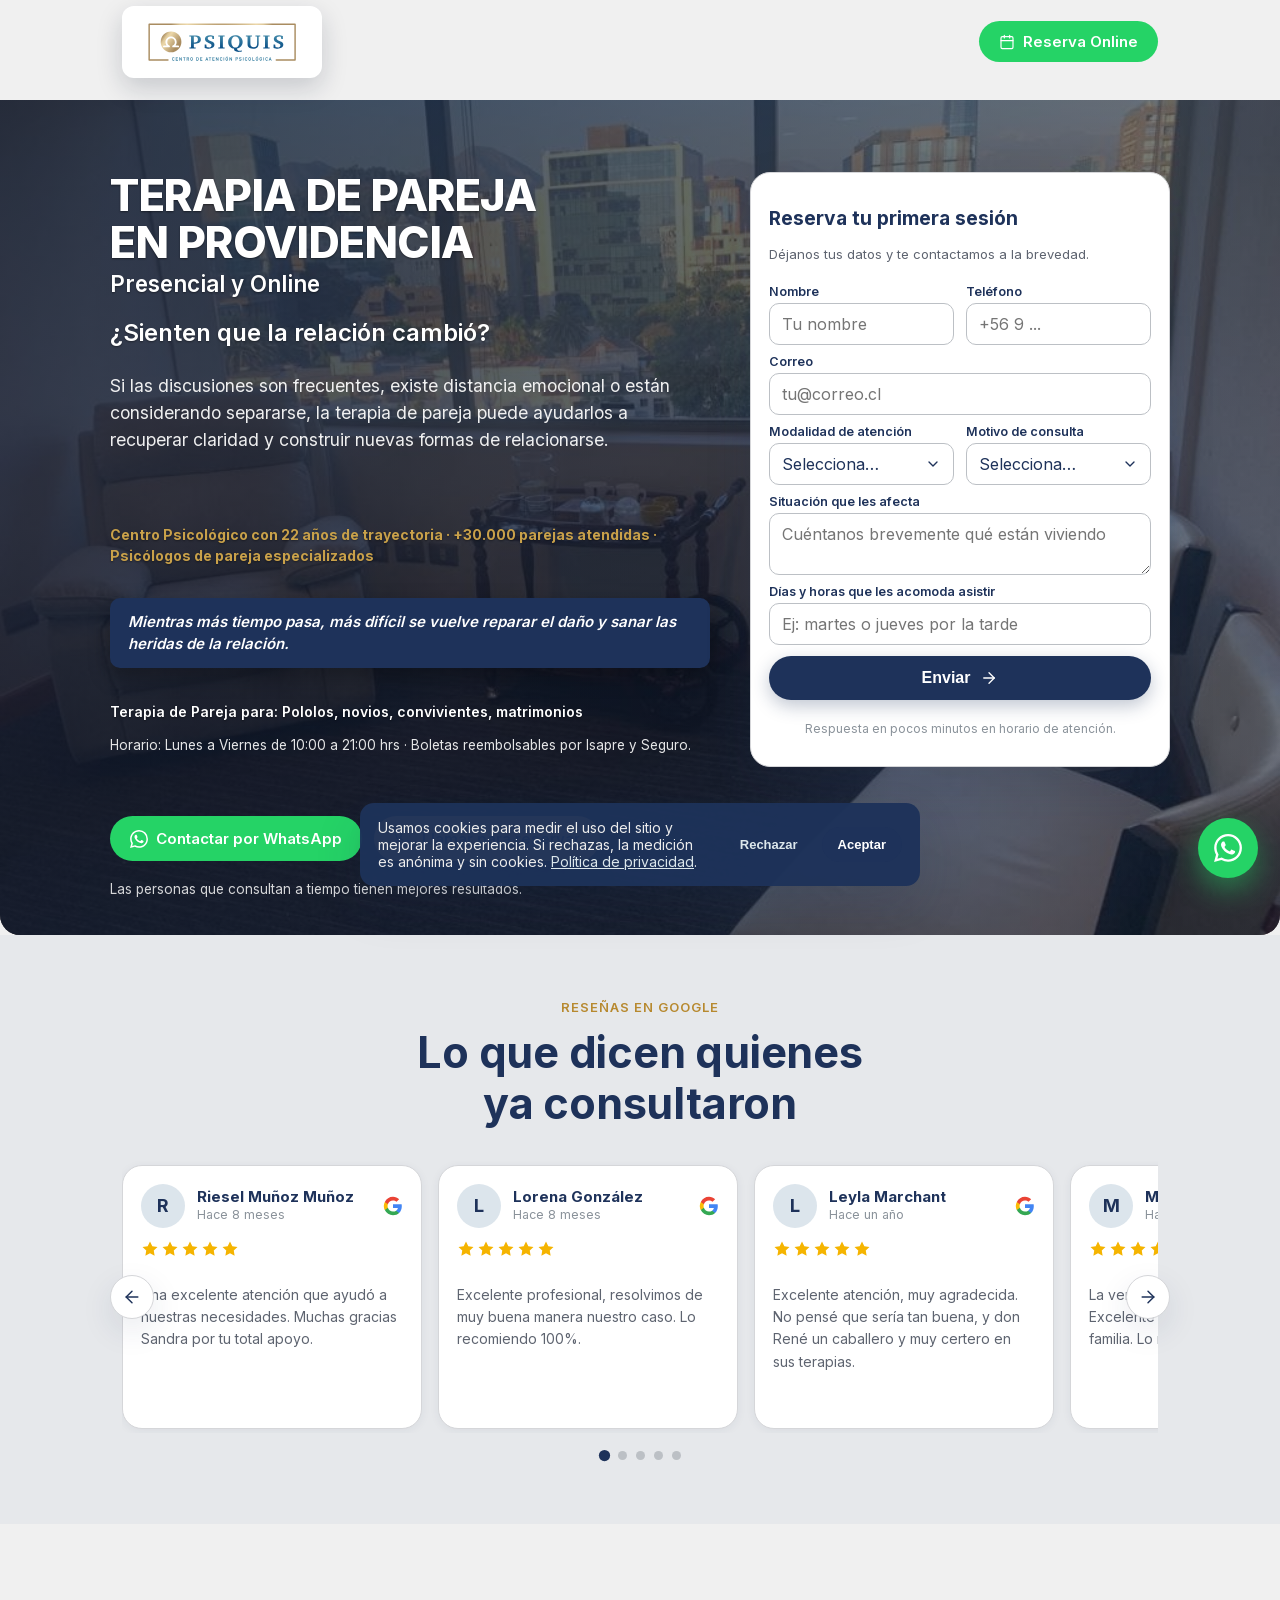
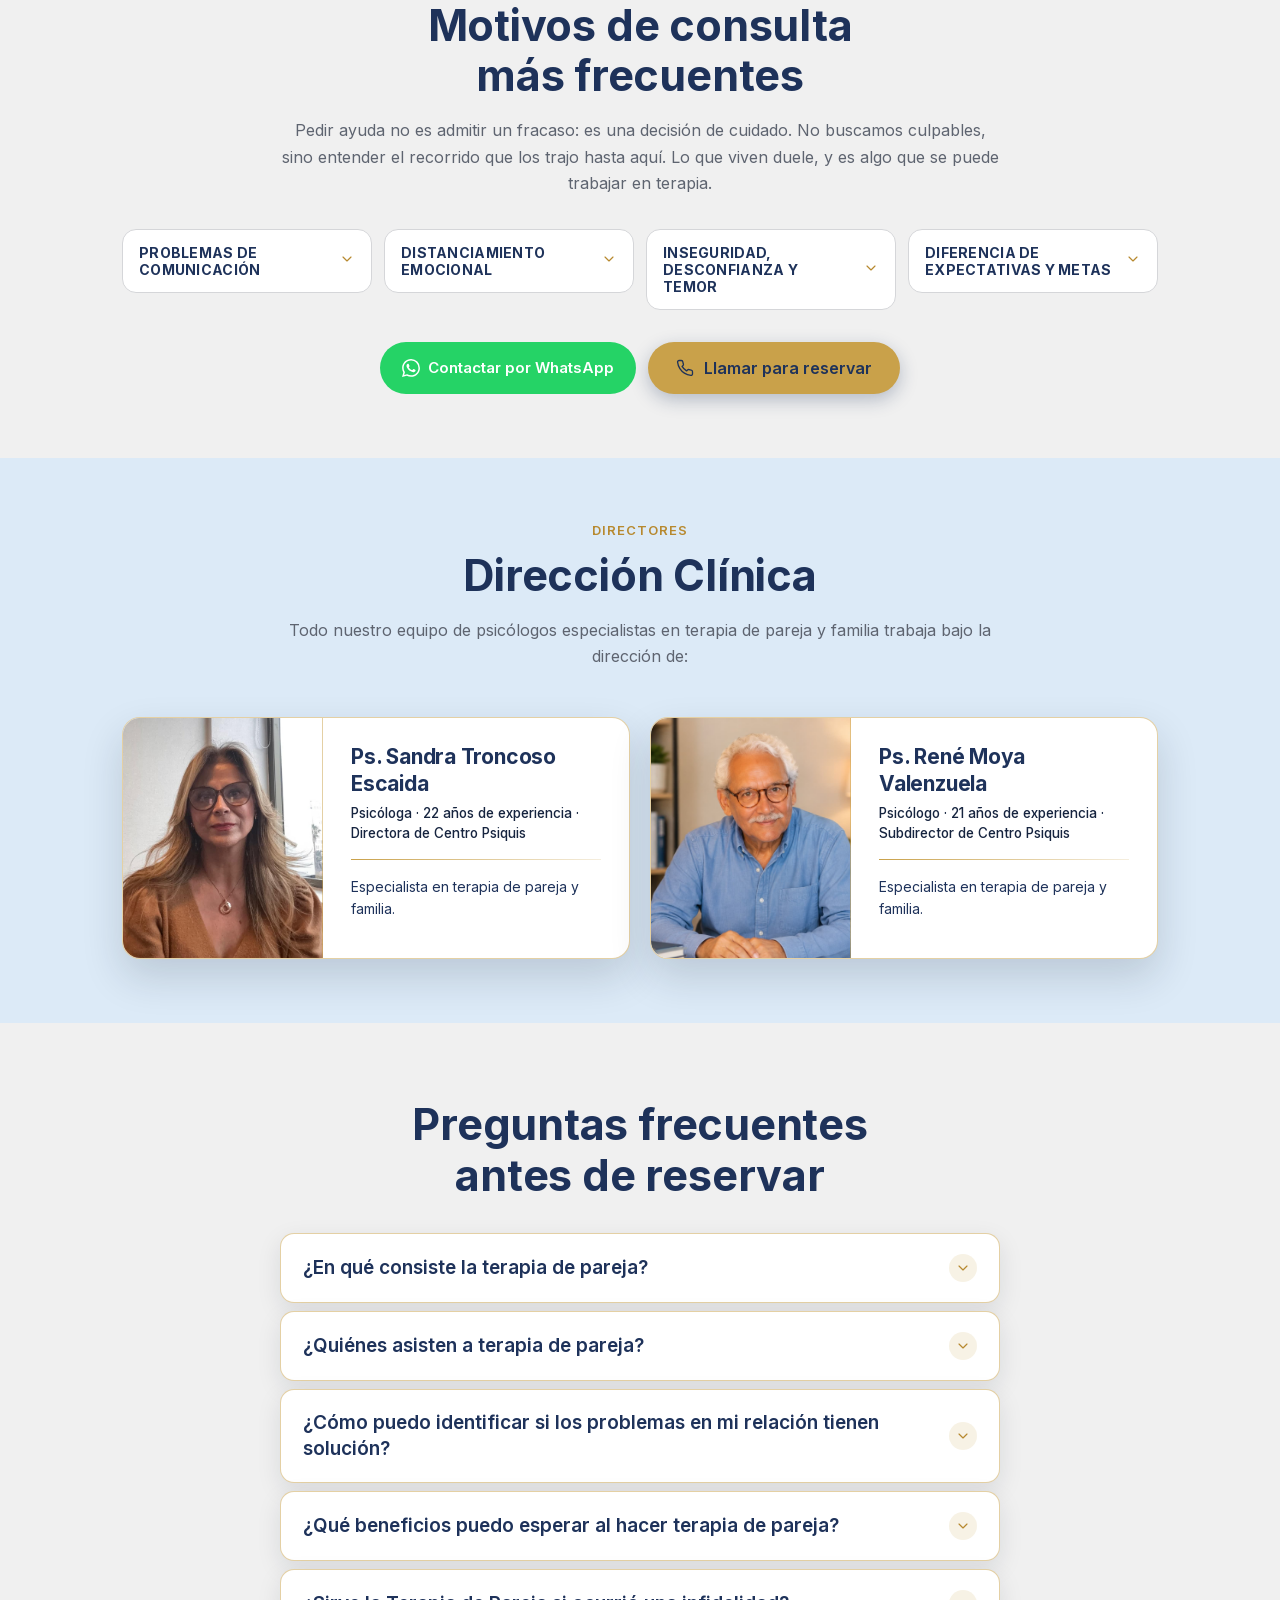
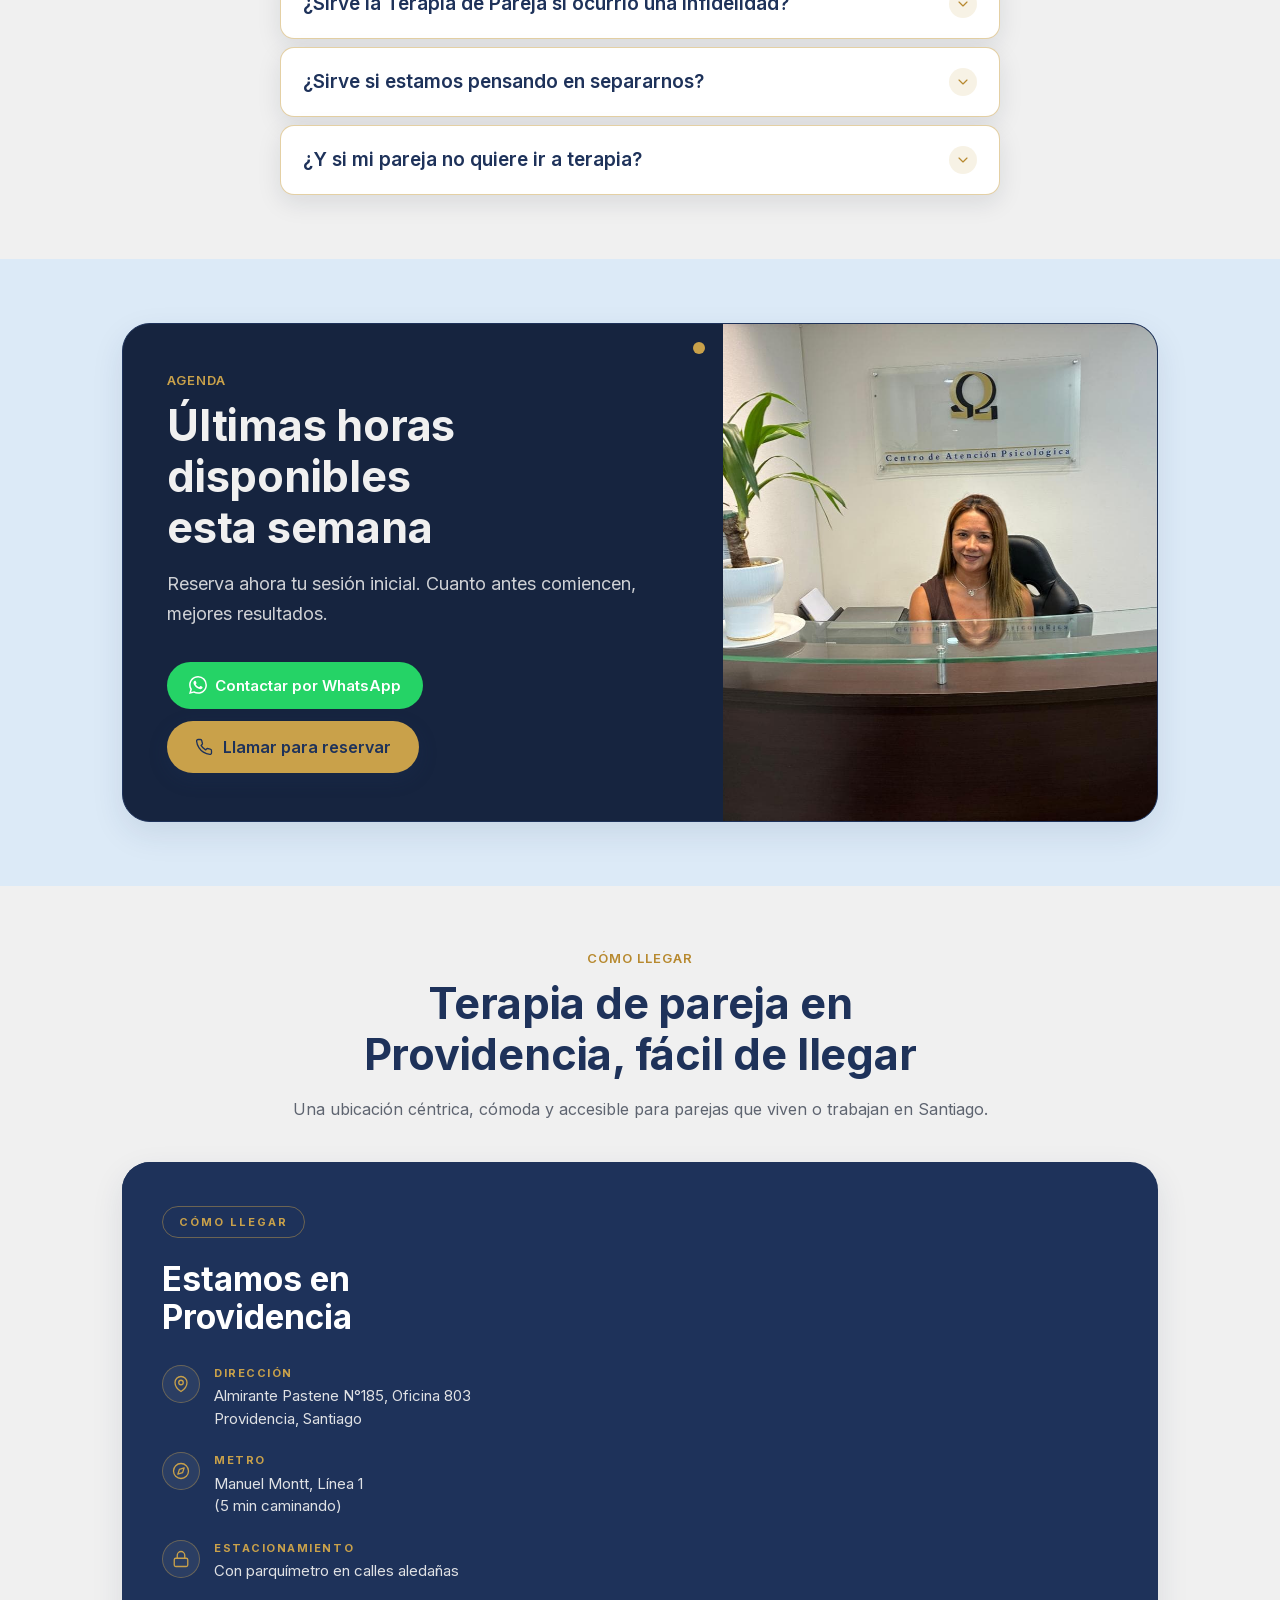
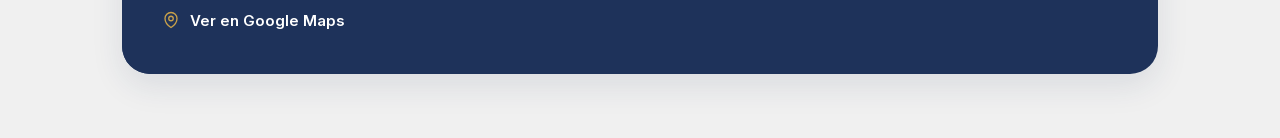
==== commit 7c0c60fa: "Hero: quitar borde dorado de la etiqueta destacada Co-Authored-By: Claude Opus 4.8 (1M context) <nor" ====
--- a/index.html
+++ b/index.html
@@ -8,7 +8,7 @@
 <!-- Version checker: fuerza reload si el server tiene un build más nuevo -->
 <script type="text/javascript" async="" src="https://www.googletagmanager.com/gtag/js?id=G-28GFBGWT80&amp;cx=c&amp;gtm=4e6631"></script><script type="text/javascript" async="" src="https://www.googletagmanager.com/gtag/js?id=AW-960401448&amp;cx=c&amp;gtm=4e6631"></script><script async="" src="https://www.googletagmanager.com/gtm.js?id=GTM-K8H5GZMG"></script><script>
 (function(){
-  var current = 'mq35g5s4';
+  var current = 'mq35hwyw';
   try {
     fetch('/version.txt?t=' + Date.now(), { cache: 'no-store' })
       .then(function(r){ return r.ok ? r.text() : null; })
@@ -69,7 +69,7 @@
 
 <!-- Fuentes self-hosted (sin requests externos) -->
 <link rel="preload" as="image" href="assets/consulta-pareja.jpg" fetchpriority="high">
-<link rel="stylesheet" href="styles.css?v=mq35g5s4">
+<link rel="stylesheet" href="styles.css?v=mq35hwyw">
 
 <!-- Local MedicalClinic JSON-LD (members nested) -->
 <script type="application/ld+json">
@@ -217,7 +217,7 @@
 <!-- React producción minificada (self-hosted) + app pre-transpilada (sin Babel en navegador) -->
 <script defer="" src="assets/vendor/react.production.min.js"></script>
 <script defer="" src="assets/vendor/react-dom.production.min.js"></script>
-<script defer="" src="app.min.js?v=mq35g5s4"></script>
+<script defer="" src="app.min.js?v=mq35hwyw"></script>
 
 
 </body></html>
--- a/styles.css
+++ b/styles.css
@@ -314,6 +314,6 @@
   unicode-range: U+0000-00FF, U+0131, U+0152-0153, U+02BB-02BC, U+02C6, U+02DA, U+02DC, U+0304, U+0308, U+0329, U+2000-206F, U+20AC, U+2122, U+2191, U+2193, U+2212, U+2215, U+FEFF, U+FFFD;
 }
 
-:root{--ink:#1E325A;--text-2:#5E6470;--text-muted:#8A929A;--brand-900:#1E325A;--brand-700:#16243F;--brand-300:#7E96B0;--brand-100:#DCE5EC;--gold-600:#B7892F;--gold-400:#C9A14A;--cta-600:#1E325A;--cta-700:#16243F;--cta-soft:#E8EEF5;--wa-green:#25D366;--wa-green-dk:#1EBE5A;--bg:#F0F0F0;--surface:#FFFFFF;--surface-alt:#E6E8EB;--glass-bg:rgba(255,255,255,.55);--border:#D5D6D9;--border-strong:#BCC0C5;--success:#3E8E6E;--attention:#B7892F;--r-sm:10px;--r-md:14px;--r-lg:20px;--r-xl:28px;--r-pill:999px;--section-y:40px;--section-y-lg:64px;--shadow-sm:0 2px 10px rgba(30,50,90,.06);--shadow-md:0 12px 32px rgba(30,50,90,.1);--shadow-lg:0 20px 48px rgba(30,50,90,.14);--focus:0 0 0 3px rgba(30,50,90,.35);--font-head: "Inter", system-ui, -apple-system, "Segoe UI", Roboto, sans-serif;--font-body: "Inter", system-ui, -apple-system, Segoe UI, Roboto, sans-serif}*{box-sizing:border-box}html{scroll-behavior:smooth}body{margin:0;background:var(--bg);color:var(--ink);font-family:var(--font-body);-webkit-font-smoothing:antialiased;-moz-osx-font-smoothing:grayscale;text-rendering:optimizeLegibility}a{color:inherit}a:focus-visible,button:focus-visible,summary:focus-visible,[tabindex]:focus-visible{outline:none;box-shadow:var(--focus);border-radius:6px}.container-x{margin-inline:auto;width:100%;max-width:1100px;padding-inline:20px}@media (min-width: 768px){.container-x{padding-inline:32px}}.read-col{max-width:720px}.section{padding-block:var(--section-y)}@media (min-width: 768px){.section{padding-block:var(--section-y-lg)}}.eyebrow{font-size:13px;letter-spacing:.08em;text-transform:uppercase;color:var(--gold-600);font-weight:600}.kicker{font-family:var(--font-head);font-style:italic;font-weight:400;font-size:clamp(1.05rem,1.6vw,1.2rem);line-height:1.45;color:var(--brand-700);margin:0;text-wrap:balance}.h1{font-family:var(--font-head);font-weight:500;font-size:clamp(2rem,5vw,2.75rem);line-height:1.12;letter-spacing:-.01em;color:var(--brand-900);margin:0;text-wrap:balance}.h2{font-family:var(--font-head);font-weight:700;font-size:clamp(1.95rem,3.8vw,2.7rem);line-height:1.18;letter-spacing:-.005em;color:var(--brand-900);margin:0;text-wrap:balance}.h3{font-family:var(--font-head);font-weight:500;font-size:1.15rem;line-height:1.3;color:var(--brand-900);margin:0}.lede{font-family:var(--font-body);font-size:1.125rem;line-height:1.7;color:var(--text-2);text-wrap:pretty}.body{font-size:1rem;line-height:1.65;color:var(--text-2);text-wrap:pretty}.small{font-size:13px;color:var(--text-muted)}.hairline{height:1px;background:var(--gold-400);border:0}.hairline-soft{height:1px;background:var(--border);border:0}.cta-photos{display:grid;grid-template-columns:1fr;gap:20px}@media (min-width: 768px){.cta-photos{grid-template-columns:1fr 1fr}}.cta-photos.cta-photos--single{grid-template-columns:1fr;justify-items:center}.cta-photos--single .cta-photo{width:100%;max-width:640px}.cta-photo{margin:0;border:1px solid rgba(201,161,74,.4);background:#ffffff0a;overflow:hidden}.cta-photo img{display:block;width:100%;height:320px;object-fit:cover}.cta-hours{display:inline-flex;align-items:center;gap:12px;padding:14px 24px;border:1px solid rgba(201,161,74,.5);background:#ffffff0d;border-radius:var(--r-md)}.cta-hours svg{color:var(--gold-400);flex-shrink:0}.cta-hours__label{font-size:11px;font-weight:700;letter-spacing:.14em;text-transform:uppercase;color:var(--gold-400)}.cta-hours__sep{width:1px;align-self:stretch;background:#c9a14a66}.cta-hours__val{font-size:15px;font-weight:600;color:#f0f0f0;white-space:nowrap}@media (max-width: 767px){.cta-hours{flex-direction:column;align-items:center;gap:8px;padding:14px 18px;max-width:100%}.cta-hours__sep{display:none}.cta-hours__val{white-space:normal;text-align:center}}.btn-primary{display:inline-flex;align-items:center;justify-content:center;gap:10px;background:var(--cta-600);color:#fff;padding:16px 28px;font-weight:600;font-size:16px;border-radius:var(--r-pill);border:0;text-decoration:none;cursor:pointer;transition:background .2s ease,transform .15s ease,box-shadow .2s ease;box-shadow:0 6px 18px #1e325a47}.btn-primary:hover{background:var(--cta-700);transform:translateY(-1px);box-shadow:0 10px 24px #16243f57}.btn-primary:active{transform:translateY(0)}.btn-primary-sm{padding:12px 20px;font-size:14px;box-shadow:0 4px 12px #1e325a38}.btn-primary[data-loc=cta-final]{background:var(--gold-400);color:var(--brand-900);box-shadow:0 10px 26px #0000004d}.btn-primary[data-loc=cta-final]:hover{background:var(--gold-600);color:#fff;box-shadow:0 12px 32px #00000061}.btn-wa{display:inline-flex;align-items:center;justify-content:center;gap:8px;background:var(--wa-green);color:#fff;padding:14px 22px;font-weight:600;font-size:15px;border-radius:var(--r-pill);border:0;text-decoration:none;cursor:pointer;transition:background .2s ease,transform .15s ease}.btn-wa:hover{background:var(--wa-green-dk)}.btn-wa-sm{padding:10px 16px;font-size:14px}.btn-ghost{display:inline-flex;align-items:center;gap:8px;color:var(--brand-900);font-weight:600;font-size:15px;text-decoration:none;padding:8px 4px}.btn-ghost:hover{color:var(--brand-700)}.btn-link-on-dark{display:inline-flex;align-items:center;gap:8px;color:#dce7ec;font-weight:500;font-size:14px;text-decoration:underline;text-underline-offset:4px;text-decoration-thickness:1px;padding:8px 4px}.btn-link-on-dark:hover{color:#fff}.chip{display:inline-flex;align-items:center;gap:6px;background:var(--brand-100);color:var(--brand-900);padding:8px 14px;border-radius:var(--r-pill);font-size:13px;font-weight:500;white-space:nowrap}.card{background:var(--surface);border-radius:var(--r-lg);padding:28px;box-shadow:var(--shadow-sm);border:1px solid transparent;transition:transform .25s ease,box-shadow .25s ease}.card-hover:hover{transform:translateY(-2px);box-shadow:var(--shadow-md)}.card-bordered{background:var(--surface);border:1px solid var(--border);border-radius:var(--r-lg);padding:28px}.glass{background:var(--glass-bg);-webkit-backdrop-filter:blur(14px) saturate(120%);backdrop-filter:blur(14px) saturate(120%);border:1px solid rgba(255,255,255,.65);box-shadow:var(--shadow-md);border-radius:var(--r-lg)}.reveal{opacity:0;transform:translateY(16px);transition:opacity .55s ease-out,transform .55s ease-out}.reveal.is-visible{opacity:1;transform:translateY(0)}.reveal-stagger>*{opacity:0;transform:translateY(16px);transition:opacity .55s ease-out,transform .55s ease-out}.reveal-stagger.is-visible>*{opacity:1;transform:translateY(0)}.reveal-stagger.is-visible>*:nth-child(1){transition-delay:0ms}.reveal-stagger.is-visible>*:nth-child(2){transition-delay:80ms}.reveal-stagger.is-visible>*:nth-child(3){transition-delay:.16s}.reveal-stagger.is-visible>*:nth-child(4){transition-delay:.24s}.reveal-stagger.is-visible>*:nth-child(5){transition-delay:.32s}.reveal-stagger.is-visible>*:nth-child(6){transition-delay:.4s}@media (prefers-reduced-motion: reduce){*,*:before,*:after{transition-duration:.01ms!important;animation-duration:.01ms!important;transform:none!important}.reveal,.reveal-stagger>*{transform:none;opacity:1!important}}.header-shell{position:fixed;top:0;left:0;right:0;z-index:40;height:84px;background:transparent;transition:background .3s ease,box-shadow .3s ease,border-color .3s ease,backdrop-filter .3s ease;border-bottom:1px solid transparent}.header-shell.is-scrolled{background:#f0f0f0d1;-webkit-backdrop-filter:blur(14px) saturate(140%);backdrop-filter:blur(14px) saturate(140%);border-bottom-color:var(--border)}.header-spacer{height:84px}.header-logo{height:72px;width:auto;display:block}@media (max-width: 1199px){.header-logo{height:50px}}@media (max-width: 600px){.header-logo{height:40px}}@media (max-width: 1199px){.header-shell .container-x{gap:16px}}@media (max-width: 420px){.header-shell .container-x{gap:10px}.header-cta__short{font-size:11.5px}}.header-cta{white-space:nowrap}.header-cta__full{display:inline}.header-cta__short{display:none}@media (max-width: 1199px){.header-cta{padding:10px 16px;font-size:13px}.header-cta__full{display:none}.header-cta__short{display:inline}}@media (max-width: 600px){.header-cta{padding:8px 12px;font-size:12.5px;gap:6px}}.header-shell a>img{background:#fff;border-radius:12px;padding:9px 18px;box-shadow:0 10px 26px #121c302e}.hero-image-wrap{position:relative;border-radius:var(--r-xl);overflow:hidden;box-shadow:var(--shadow-md)}.hero-image-wrap:after{content:"";position:absolute;inset:0;background:linear-gradient(180deg,#1e325a00 60%,#1e325a2e);pointer-events:none}.hero-frame{background:var(--bg);padding:84px 0 0}@media (min-width: 768px){.hero-frame{padding:96px 0 0}}@media (min-width: 1024px){.hero-frame{padding:100px 0 0}}.hero-fullbleed{position:relative;min-height:700px;height:auto;width:100%;border-radius:0;overflow:hidden;isolation:isolate;background:var(--bg)}@media (min-width: 768px){.hero-fullbleed{border-radius:0;min-height:820px;height:auto;max-height:none}}@media (min-width: 1200px){.hero-fullbleed{min-height:920px}}@media (max-width: 600px){.hero-fullbleed{min-height:560px;max-height:none;height:auto;padding-bottom:32px;border-radius:0}}.hero-fullbleed .hero-photo{position:absolute;inset:0;width:100%;height:100%;object-fit:cover;object-position:center 35%;z-index:-2}.hero-fullbleed .hero-veil{display:none}.hero-fullbleed .hero-tint{position:absolute;inset:0;z-index:-1;pointer-events:none;background:linear-gradient(180deg,#121c306b,#121c3052 38%,#121c3061 70%,#121c3080),radial-gradient(68% 54% at 50% 46%,#121c301a,#121c3057)}.hero-fullbleed .hero-pill{background:#ffffffe6;border-color:#ffffffeb;color:var(--brand-900)}.hero-fullbleed .hero-pill .dot{background:var(--gold-400);box-shadow:0 0 0 3px #c9a14a47}.hero-fullbleed .hero-h1{color:#fff;text-shadow:0 1px 2px rgba(0,0,0,.45)}.hero-fullbleed .hero-sub{color:#f7f7f7f5}.hero-fullbleed .hero-micro{color:#f7f7f7db}.hero-fullbleed .hero-cta-row .btn-ghost{color:#f0f0f0}.hero-fullbleed .hero-cta-row .btn-ghost:hover{color:#fff}.hero-fullbleed .hero-content{position:relative;height:100%;display:grid;grid-template-columns:1fr minmax(260px,320px);align-items:center;gap:48px;padding:64px 20px;max-width:1100px;margin-inline:auto}@media (min-width: 1024px){.hero-fullbleed .hero-content{gap:56px;padding:72px 0;max-width:1100px}}@media (max-width: 1199px){.hero-fullbleed{height:auto;max-height:none;min-height:0;padding-block:32px}.hero-fullbleed .hero-content{grid-template-columns:1fr;gap:22px;padding:28px 20px 32px;align-content:center;max-width:720px}.hero-main{order:1;padding-top:0;height:auto}.hero-aside{order:2;padding-top:0}.hero-fullbleed .hero-h1{font-size:clamp(3rem,7.5vw,4.4rem)}.hero-aside .cred{transform:none;margin:0 auto}.hero-modes-inline{justify-content:flex-start}}@media (max-width: 480px){.hero-fullbleed .hero-h1{font-size:clamp(2.8rem,12vw,4rem)}}.hero-pill{display:inline-flex;align-items:center;gap:10px;background:#ffffffb3;-webkit-backdrop-filter:blur(12px);backdrop-filter:blur(12px);border:1px solid rgba(255,255,255,.7);color:var(--brand-900);padding:8px 18px 8px 14px;border-radius:var(--r-pill);font-size:13px;font-weight:600;letter-spacing:.02em;box-shadow:0 6px 18px #1e325a0f}.hero-pill .dot{width:7px;height:7px;border-radius:50%;background:var(--gold-400);box-shadow:0 0 0 3px #c9a14a38}.hero-h1{font-family:var(--font-head);font-weight:500;font-size:clamp(2.4rem,5.4vw,4.2rem);line-height:1.04;letter-spacing:-.02em;color:var(--brand-900);margin:0;max-width:22ch;text-wrap:balance}.hero-sub{font-family:var(--font-body);font-size:clamp(1rem,1.4vw,1.125rem);line-height:1.35;color:var(--text-2);max-width:56ch;margin:18px auto 0;text-wrap:pretty}.hero-modes{display:flex;flex-wrap:wrap;gap:20px;margin-top:14px}.hero-mode{display:inline-flex;align-items:center;gap:7px;font-size:14px;font-weight:600;color:#f0f0f0;letter-spacing:.01em}.hero-mode svg{flex-shrink:0;width:18px;height:18px}.hero-modes-inline{display:flex;flex-wrap:wrap;gap:16px 20px;margin-top:16px;align-items:center}.hero-mode--inline{display:inline-flex}.hero-mode--fonasa{margin-top:10px}@media (min-width: 1200px){.hero-modes-inline,.hero-mode--fonasa{transform:translateY(-28px)}}.hero-main .hero-cta-row .btn-wa{padding:16px 22px;font-size:16px}.hero-eyebrow__full{display:inline}.hero-eyebrow__short{display:none}@media (max-width: 1199px){.hero-eyebrow__full{display:none}.hero-eyebrow__short{display:inline}.hero-main .hero-cta-row .btn-primary,.hero-main .hero-cta-row .btn-wa{font-size:clamp(.95rem,1.4vw,1.05rem);padding:12px 18px}}.hero-mode:nth-child(1) svg{color:#e23b2e}.scroll-cue{display:inline-flex;align-items:center;justify-content:center;width:48px;height:48px;border-radius:999px;color:var(--brand-700);background:#fff9;border:1px solid rgba(0,0,0,.06);transition:background .2s ease,color .2s ease;animation:scrollCueBounce 1.8s ease-in-out infinite;text-decoration:none}.scroll-cue:hover{color:var(--brand-900);background:#fff}@keyframes scrollCueBounce{0%,20%,50%,80%,to{transform:translateY(0)}40%{transform:translateY(8px)}60%{transform:translateY(4px)}}@media (prefers-reduced-motion: reduce){.scroll-cue{animation:none}}.hero-mode:nth-child(2) svg{color:var(--gold-400)}.hero-cta-row{margin-top:26px;display:inline-flex;flex-wrap:wrap;align-items:center;justify-content:center;gap:14px}.hero-micro{margin-top:10px;font-size:13px;color:var(--text-2)}.hero-aside{display:flex;flex-direction:column;gap:16px;align-items:stretch;position:relative}.hero-modes--floating{display:flex;flex-direction:column;gap:10px;align-items:flex-start;margin-top:24px}@media (min-width: 1200px){.hero-modes--floating{position:absolute;left:0;right:0;margin-top:0}}.cred{margin:0;display:flex;flex-direction:column;align-items:center;gap:18px;text-align:center}.cred__medal{width:min(168px,66%);margin:0 auto}.cred__medal-svg{display:block;width:100%;height:auto;overflow:visible}.cred__arc{text-anchor:middle;font-family:var(--font-body);font-weight:700;text-transform:uppercase}.cred__arc--top{fill:var(--gold-600);font-size:13px;letter-spacing:3.4px}.cred__arc--bot{fill:var(--text-2);font-size:11px;letter-spacing:3px}.cred__big{font-family:var(--font-head);font-weight:700;font-size:60px;fill:var(--brand-900);letter-spacing:-1px}.cred__plus{font-size:26px;fill:var(--gold-600)}.cred__tags{margin:0;padding:0;display:flex;flex-direction:column;align-items:center;gap:8px}.cred__tag{display:inline-flex;align-items:center;gap:7px;font-family:var(--font-body);font-size:12px;font-weight:600;line-height:1;color:var(--brand-900);background:#fff;border:1px solid rgba(201,161,74,.5);border-radius:var(--r-pill);padding:8px 14px;letter-spacing:.01em;box-shadow:0 4px 14px #121c3029}.cred__tag svg{color:var(--gold-600);flex-shrink:0}.hero-main{text-align:left;max-width:640px}.hero-main .hero-h1{margin:0;max-width:18ch}.hero-main .hero-sub{margin:18px 0 0;max-width:46ch}.hero-main .hero-cta-row .btn-primary{margin-top:0}.hero-main .hero-micro{margin-top:10px}@media (min-width: 1200px){.hero-fullbleed .hero-content{align-items:stretch}.hero-main{position:relative;height:100%;padding-top:17%;box-sizing:border-box;text-align:left;transform:translateY(-62px)}.hero-main .hero-eyebrow,.hero-main .hero-h1,.hero-main .hero-sub,.hero-main .hero-cta-row{margin:0;transform:none;position:static;left:auto;top:auto}.hero-main .hero-eyebrow{margin-bottom:24px;transform:translateY(-57px)}.hero-main .hero-h1{margin:0;transform:translate(-1px,-47.5px)}.hero-main .hero-sub{margin-top:48px;transform:translateY(-65px)}.hero-main .hero-cta-row{margin-top:36px;transform:translateY(-17px)}.hero-aside{position:relative;padding-top:12%;box-sizing:border-box}.hero-aside .cred{margin:0;transform:translate(15px,8px)}.hero-aside .hero-modes--floating{top:auto;bottom:8%}}.hero-fullbleed .hero-main .btn-primary{background:var(--gold-400);color:var(--brand-900);box-shadow:0 10px 26px #0000004d}.hero-fullbleed .hero-main .btn-primary:hover{background:var(--gold-600);color:#fff;box-shadow:0 12px 32px #00000061,0 0 0 2px #ffffff8c}.hero-stat-card{position:absolute;bottom:22px;left:22px;z-index:2;padding:16px 18px;border-radius:22px;background:#ffffff73;-webkit-backdrop-filter:blur(18px) saturate(140%);backdrop-filter:blur(18px) saturate(140%);border:1px solid rgba(255,255,255,.65);box-shadow:0 18px 36px #1e325a1a,inset 0 1px #ffffffb3;display:flex;flex-direction:column;gap:10px;min-width:200px;max-width:280px}@media (min-width: 1024px){.hero-stat-card{bottom:32px;left:32px;padding:20px 22px;min-width:220px}}.hero-stat-card .stat-num{font-family:var(--font-head);font-size:clamp(2.2rem,3.5vw,2.8rem);font-weight:500;letter-spacing:-.02em;color:var(--brand-900);line-height:1}.hero-stat-card .stat-label{font-family:var(--font-body);font-size:11px;font-weight:600;letter-spacing:.12em;text-transform:uppercase;color:var(--text-2);line-height:1.2}.hero-stat-card .stat-pill{display:inline-flex;align-items:center;gap:8px;background:#fff;color:var(--brand-900);padding:6px 16px 6px 6px;border-radius:var(--r-pill);font-size:13px;font-weight:600;text-decoration:none;align-self:flex-start;border:1px solid rgba(255,255,255,.8);box-shadow:0 2px 8px #1e325a0f;transition:background .2s ease,transform .15s ease}.hero-stat-card .stat-pill:hover{background:#fff;transform:translateY(-1px)}.hero-stat-card .stat-pill .icon-wrap{background:#1e325a1a;color:var(--brand-900);padding:5px;border-radius:50%;display:inline-flex;align-items:center;justify-content:center}.hero-corner-card{position:absolute;bottom:0;right:0;z-index:2;background:var(--bg);padding:14px 22px 14px 38px;border-top-left-radius:36px;display:flex;align-items:center;gap:14px;text-decoration:none;min-width:220px}@media (min-width: 768px){.hero-corner-card{padding:18px 28px 18px 52px;border-top-left-radius:48px}}.hero-corner-card .corner-mask-top,.hero-corner-card .corner-mask-left{position:absolute;pointer-events:none;width:36px;height:36px}@media (min-width: 768px){.hero-corner-card .corner-mask-top,.hero-corner-card .corner-mask-left{width:48px;height:48px}}.hero-corner-card .corner-mask-top{top:-36px;right:0}.hero-corner-card .corner-mask-left{bottom:0;left:-36px}@media (min-width: 768px){.hero-corner-card .corner-mask-top{top:-48px}.hero-corner-card .corner-mask-left{left:-48px}}.hero-corner-card .corner-icon{width:44px;height:44px;border-radius:50%;background:#1e325a0f;border:1px solid rgba(30,50,90,.1);color:var(--brand-900);display:inline-flex;align-items:center;justify-content:center;flex-shrink:0}@media (min-width: 768px){.hero-corner-card .corner-icon{width:56px;height:56px}}.hero-corner-card .corner-title{font-family:var(--font-head);font-size:17px;color:var(--brand-900);line-height:1.15;font-weight:500}@media (min-width: 768px){.hero-corner-card .corner-title{font-size:20px}}.hero-corner-card .corner-sub{display:flex;align-items:center;gap:4px;color:var(--text-2);font-size:13px;margin-top:2px}.hero-corner-card:hover .corner-sub{color:var(--brand-900)}@media (max-width: 600px){.hero-stat-card{position:static;left:auto;bottom:auto;margin:12px 16px 0;max-width:none}.hero-corner-card{position:static;bottom:auto;right:auto;margin:12px 0 0;border-radius:20px;padding:14px 18px}.hero-corner-card .corner-mask-top,.hero-corner-card .corner-mask-left{display:none}}@keyframes heroFadeUp{0%{opacity:0;transform:translateY(14px)}to{opacity:1;transform:translateY(0)}}.hero-anim{opacity:1;animation:heroFadeUp .65s ease-out backwards}.hero-anim-d1{animation-delay:.08s}.hero-anim-d2{animation-delay:.18s}.hero-anim-d3{animation-delay:.28s}.hero-anim-d4{animation-delay:.38s}.hero-anim-d5{animation-delay:.48s}@media (prefers-reduced-motion: reduce){.hero-anim{animation:none;opacity:1!important;transform:none!important}}.step-timeline{list-style:none;padding:0;margin:0;position:relative;display:grid;grid-template-columns:repeat(3,1fr);gap:0}.step-timeline:before{content:"";position:absolute;top:26px;left:16.667%;right:16.667%;height:2px;transform:translateY(-50%);background:linear-gradient(90deg,var(--gold-400),var(--gold-600));z-index:0}.step-node{position:relative;display:flex;flex-direction:column;align-items:center;text-align:center;padding:0 22px}.step-node:before{content:"";position:absolute;display:none;background:linear-gradient(180deg,var(--gold-400),var(--gold-600));z-index:0}.step-node:last-child:before{display:none!important}.step-medallion{position:relative;z-index:1;display:inline-flex;align-items:center;justify-content:center;width:52px;height:52px;border-radius:50%;background:var(--brand-900);color:#fff;font-family:var(--font-head);font-size:22px;font-weight:500;box-shadow:0 0 0 4px var(--surface-alt),0 0 0 6px #c9a14a73;flex:0 0 auto}.step-content{margin-top:22px;max-width:34ch}.step-title{font-family:var(--font-head);font-weight:700;font-size:1.2rem;color:var(--brand-900);line-height:1.25;margin:0}.step-body{margin:10px 0 0;font-size:14.5px;line-height:1.6;color:var(--brand-700)}@media (max-width: 767px){.step-timeline{grid-template-columns:1fr;row-gap:38px}.step-node{flex-direction:row;align-items:flex-start;text-align:left;padding:0 0 0 4px;gap:18px}.step-timeline:before{display:none}.step-node:before{display:block;top:26px;left:26px;width:2px;height:calc(100% + 38px);background:linear-gradient(180deg,var(--gold-400),var(--gold-600))}.step-content{margin-top:0}}.mod-split{display:grid;grid-template-columns:1fr;gap:24px}@media (min-width: 768px){.mod-split{grid-template-columns:1fr 1fr;gap:28px}}.mod-col{position:relative;display:flex;flex-direction:column;min-height:360px;padding:30px;border-radius:var(--r-lg);overflow:hidden;background-color:var(--brand-900);background-size:cover;background-position:center;text-align:left;box-shadow:var(--shadow-md)}.mod-col:before{content:"";position:absolute;inset:0;background:linear-gradient(180deg,#101a2e66,#101a2e7a 45%,#101a2ec7)}.mod-col>*{position:relative;z-index:1}.mod-col--presencial{background-image:url(../assets/modalidad-presencial.jpg);background-image:image-set(url(../assets/modalidad-presencial.webp) type("image/webp"),url(../assets/modalidad-presencial.jpg) type("image/jpeg"))}.mod-col--online{background-image:url(../assets/modalidad-online.jpg);background-image:image-set(url(../assets/modalidad-online.webp) type("image/webp"),url(../assets/modalidad-online.jpg) type("image/jpeg"))}.mod-icon{display:inline-flex;align-items:center;justify-content:center;align-self:flex-start;width:48px;height:48px;border-radius:var(--r-pill);background:var(--brand-900);border:1px solid rgba(201,161,74,.45);color:var(--gold-400);margin-top:-12px;margin-bottom:14px}.mod-title{font-family:var(--font-head);font-weight:700;font-size:1.32rem;color:#fff;line-height:1.25;margin:auto 0 10px}.mod-body{margin:0;font-size:15px;line-height:1.6;color:#ffffffe6}.mod-note{font-size:13px;line-height:1.55;color:var(--brand-700)}.faq-item{background:#fff;border:1px solid rgba(201,161,74,.5);border-radius:14px;box-shadow:0 8px 24px #121c301a;transition:border-color .25s ease,box-shadow .25s ease}.faq-item+.faq-item{margin-top:8px}.faq-item[open]{border-color:#c9a14ad9;box-shadow:0 12px 30px #121c3024}.faq-item summary{list-style:none;cursor:pointer;padding:20px 22px;display:flex;align-items:center;justify-content:space-between;gap:20px;font-family:var(--font-head);font-weight:600;font-size:19px;line-height:1.35;color:var(--brand-900)}.faq-item summary::-webkit-details-marker{display:none}.faq-item .faq-icon{flex-shrink:0;width:28px;height:28px;border-radius:50%;display:inline-flex;align-items:center;justify-content:center;background:#c9a14a24;color:var(--gold-600);transition:transform .25s ease,background .25s ease}.faq-item[open] .faq-icon{transform:rotate(180deg);background:#c9a14a38}.faq-item .faq-content{padding:0 22px 22px;font-family:var(--font-body);font-weight:400;font-size:15px;color:var(--text-2);line-height:1.7;max-width:62ch}.price-grid{display:grid;grid-template-columns:1fr;gap:22px;align-items:stretch}@media (min-width: 768px){.price-grid{grid-template-columns:repeat(3,1fr);align-items:stretch}}.price-card{position:relative;margin:0;background:#fff;border:1px solid rgba(201,161,74,.55);border-radius:18px;padding:30px 28px 28px;display:flex;flex-direction:column;height:100%;gap:0;box-shadow:0 26px 54px #121c3038;transition:transform .28s ease,box-shadow .28s ease}.price-card:after{content:"";position:absolute;inset:5px;border-radius:13px;border:1px solid rgba(201,161,74,.22);pointer-events:none}.price-card:hover{transform:translateY(-4px);box-shadow:0 32px 62px #121c3047}.price-card.is-featured{border-color:var(--gold-400);box-shadow:0 0 0 1px #c9a14ad9,0 30px 60px #121c3047}.price-card.is-featured:after{border-color:#c9a14a6b}@media (min-width: 768px){.price-card.is-featured:hover{transform:translateY(-4px)}}.price-name{align-self:center;display:inline-block;text-align:center;font-family:var(--font-body);font-size:.86rem;font-weight:700;line-height:1.25;color:#fff;background:linear-gradient(180deg,var(--brand-700) 0%,var(--brand-900) 100%);padding:9px 18px;border-radius:var(--r-pill);box-shadow:0 6px 16px #1f4e794d;margin:0 0 16px}.price-amt{font-family:var(--font-body);font-weight:700;font-size:clamp(1.85rem,2.3vw,2.35rem);line-height:1;letter-spacing:-.015em;font-variant-numeric:tabular-nums;color:var(--brand-900);display:flex;flex-direction:column;align-items:center;text-align:center;gap:8px;margin-top:8px}.price-card.is-featured .price-amt{color:var(--brand-900)}.price-amt-unit{font-family:var(--font-body);font-size:11px;font-weight:600;letter-spacing:.14em;text-transform:uppercase;color:var(--text-2);line-height:1.3}.price-meta{margin:10px 0 0;font-size:13px;font-weight:600;letter-spacing:.01em;color:var(--brand-700);text-align:center}.price-rule{display:block;height:1px;border:0;margin:20px 0 18px;background:linear-gradient(90deg,var(--gold-400) 0%,rgba(201,161,74,.15) 100%)}.price-list{list-style:none;padding:0;margin:0;display:flex;flex-direction:column;gap:12px}.price-item{display:flex;align-items:flex-start;gap:11px;font-size:14px;line-height:1.55;font-weight:500;color:var(--brand-700)}.price-check{flex-shrink:0;display:inline-flex;align-items:center;justify-content:center;width:20px;height:20px;margin-top:1px;border-radius:999px;background:#c9a14a2e;color:var(--gold-600)}.price-note{position:relative;font-size:13.5px;line-height:1.7;color:var(--brand-700);font-weight:500;background:#fff;border:1px solid var(--brand-900);border-radius:18px;padding:22px 26px;box-shadow:0 18px 40px #121c3029}.price-note:before{content:none}.price-note strong{color:var(--brand-900);font-family:var(--font-head);font-weight:600}.sticky-cta{position:fixed;left:0;right:0;bottom:0;z-index:35;height:72px;background:#fffffff5;-webkit-backdrop-filter:blur(12px);backdrop-filter:blur(12px);border-top:1px solid var(--border);box-shadow:0 -8px 24px #1e325a14;display:flex;align-items:center;gap:10px;padding:10px 16px;transform:translateY(120%);transition:transform .35s ease}.sticky-cta.is-visible{transform:translateY(0)}@media (min-width: 768px){.sticky-cta{display:none!important}}.wa-fab{position:fixed;right:22px;bottom:22px;z-index:30;width:60px;height:60px;border-radius:50%;background:var(--wa-green);color:#fff;display:inline-flex;align-items:center;justify-content:center;box-shadow:0 12px 28px #25d36673;text-decoration:none;transition:transform .2s ease,background .2s ease}.wa-fab:hover{background:var(--wa-green-dk);transform:scale(1.04)}@media (max-width: 767px){.wa-fab{display:none!important}}.cookie-bar{position:fixed;left:14px;right:14px;bottom:14px;z-index:45;background:#1e325af5;color:#ececec;border-radius:var(--r-md);padding:16px 18px;display:flex;flex-direction:column;gap:12px;box-shadow:var(--shadow-lg);font-size:14px;max-width:560px;margin-inline:auto}@media (min-width: 768px){.cookie-bar{flex-direction:row;align-items:center}.cookie-bar .cookie-actions{margin-left:auto;flex-shrink:0}}.cookie-bar button{border:0;cursor:pointer;padding:10px 16px;border-radius:var(--r-pill);font-weight:600;font-size:13px}.cookie-bar .cookie-accept{background:var(--cta-600);color:#fff}.cookie-bar .cookie-accept:hover{background:var(--cta-700)}.cookie-bar .cookie-deny{background:transparent;color:#dce7ec}.cookie-bar .cookie-deny:hover{color:#fff}.bg-stripes{background-image:repeating-linear-gradient(135deg,rgba(30,50,90,.04) 0 2px,transparent 2px 14px)}.img-placeholder{background:repeating-linear-gradient(135deg,rgba(30,50,90,.05) 0 2px,transparent 2px 16px),var(--surface-alt);display:flex;align-items:center;justify-content:center;color:var(--text-muted);font-family:ui-monospace,SFMono-Regular,Menlo,monospace;font-size:13px}.pro-card{display:grid;grid-template-columns:200px 1fr;align-items:stretch;background:#fff;border-radius:18px;border:1px solid rgba(201,161,74,.5);box-shadow:0 18px 40px #121c3029;overflow:hidden}.pro-photo-wrap{position:relative;min-height:240px;background:var(--brand-100)}.pro-photo{position:absolute;inset:0;width:100%;height:100%;object-fit:cover;object-position:center top;display:block}.pro-photo-wrap:after{content:"";position:absolute;top:0;right:0;bottom:0;width:1px;background:#c9a14a80}.pro-body{padding:26px 28px;display:flex;flex-direction:column;gap:0}.pro-name{font-family:var(--font-head);font-weight:700;font-size:21px;line-height:1.25;color:var(--brand-900);letter-spacing:-.01em}.pro-role{margin-top:6px;font-size:13.5px;line-height:1.5;color:var(--brand-700);font-weight:500}.pro-rule{height:1px;border:0;margin:16px 0;background:linear-gradient(90deg,var(--gold-400) 0%,rgba(201,161,74,.18) 100%)}.pro-spec{font-size:14px;line-height:1.55;color:var(--ink);margin:0}.pro-creds{list-style:none;padding:0;margin:14px 0 0;display:flex;flex-direction:column;gap:5px;font-size:12.5px;line-height:1.45;color:var(--brand-700)}.pro-creds li{position:relative;padding-left:14px}.pro-creds li:before{content:"";position:absolute;left:0;top:7px;width:5px;height:5px;border-radius:50%;background:var(--gold-400)}@media (max-width: 767px){.pro-card{grid-template-columns:1fr}.pro-photo-wrap{min-height:0;aspect-ratio:4 / 3}.pro-photo-wrap:after{inset:auto 0 0;width:auto;height:1px}}.tweaks{position:fixed;right:16px;bottom:88px;z-index:50;background:#fff;border-radius:var(--r-md);padding:16px 18px;box-shadow:var(--shadow-lg);border:1px solid var(--border);width:260px;font-size:13px}.tweaks h4{margin:0 0 12px;font-family:var(--font-head);font-size:15px;color:var(--brand-900)}.tweaks label{display:block;margin-bottom:8px;color:var(--text-2);font-weight:600}.tweaks .seg{display:flex;background:var(--surface-alt);border-radius:var(--r-pill);padding:3px}.tweaks .seg button{flex:1;border:0;background:transparent;padding:6px 10px;border-radius:var(--r-pill);cursor:pointer;font-size:12px;font-weight:600;color:var(--text-2)}.tweaks .seg button.is-active{background:#fff;color:var(--brand-900);box-shadow:var(--shadow-sm)}.tweaks .close{position:absolute;top:8px;right:10px;background:none;border:0;cursor:pointer;color:var(--text-muted);font-size:18px;line-height:1}.res-list{display:grid;grid-template-columns:repeat(2,1fr);column-gap:56px;row-gap:0;max-width:880px;margin-left:auto;margin-right:auto}.res-item{display:flex;align-items:flex-start;gap:18px;padding:28px 0;border-top:1px solid rgba(201,161,74,.32)}.res-item:nth-child(1),.res-item:nth-child(2){border-top:0;padding-top:0}.res-item:nth-child(odd){padding-right:56px;margin-right:-56px;border-right:1px solid rgba(201,161,74,.2)}.res-item:nth-child(2n){padding-left:32px}.res-item__icon{flex-shrink:0;display:inline-flex;align-items:center;justify-content:center;margin-top:3px;color:var(--gold-600);opacity:1}.res-item__text{min-width:0}.res-item__title{margin:0;font-family:var(--font-head);font-weight:700;font-size:1.18rem;line-height:1.3;color:var(--brand-900)}.res-item__body{margin:8px 0 0;font-size:14.5px;line-height:1.65;font-weight:500;color:var(--brand-700);letter-spacing:.01em}@media (max-width: 1023px){.res-list{grid-template-columns:1fr;column-gap:0}.res-item{padding:24px 0;border-top:1px solid rgba(201,161,74,.32)}.res-item:nth-child(1){border-top:0;padding-top:0}.res-item:nth-child(2){border-top:1px solid rgba(201,161,74,.32);padding-top:24px}.res-item:nth-child(odd){padding-right:0;margin-right:0;border-right:0}.res-item:nth-child(2n){padding-left:0}}.res-softlink{display:inline-flex;flex-direction:column;align-items:center;gap:10px;color:var(--brand-700);font-weight:600;font-size:14px;text-decoration:none;letter-spacing:.01em;transition:color .2s ease}.res-softlink:hover{color:var(--brand-900)}.res-softlink:hover .res-scrollcue{color:var(--gold-700, var(--gold-600))}.res-scrollcue{display:inline-flex;color:var(--gold-600);animation:res-scrollcue-bounce 1.8s ease-in-out infinite}@keyframes res-scrollcue-bounce{0%,to{transform:translateY(0);opacity:.5}50%{transform:translateY(6px);opacity:1}}@media (prefers-reduced-motion: reduce){.res-scrollcue{animation:none;opacity:.85}}.trust-bar{display:grid;grid-template-columns:repeat(4,minmax(0,1fr));align-items:start;gap:0}.trust-item{display:flex;flex-direction:column;align-items:flex-start;padding:8px 32px;border-left:1px solid rgba(201,161,74,.38);min-width:0}@media (min-width: 768px) and (max-width: 920px){.trust-item{padding:8px 16px}}.trust-item:first-child{border-left:0;padding-left:0}.trust-icon{display:inline-flex;align-items:center;justify-content:center;width:44px;height:44px;border-radius:999px;color:var(--gold-600);background:#c9a14a1a;box-shadow:inset 0 0 0 1px #c9a14a4d}.trust-title{margin:16px 0 0;font-family:var(--font-head);font-size:16px;font-weight:700;line-height:1.3;color:var(--brand-900);letter-spacing:-.01em}.trust-body{margin:8px 0 0;font-size:14px;line-height:1.55;color:var(--brand-700)}@media (max-width: 767px){.trust-bar{grid-template-columns:1fr;gap:24px}.trust-item{border-left:0;padding:0}}.ubic-chips{display:flex;flex-wrap:wrap;justify-content:center;gap:14px}.ubic-chip{display:inline-flex;align-items:center;gap:10px;padding:12px 20px;background:var(--brand-100);border:1px solid var(--border);border-radius:var(--r-pill);font-size:14px;font-weight:600;color:var(--brand-900)}.ubic-chip svg{color:var(--gold-600);flex-shrink:0}.ubic-card{display:grid;grid-template-columns:1fr;border-radius:var(--r-xl);overflow:hidden;box-shadow:var(--shadow-md);background:var(--brand-900)}@media (min-width: 768px){.ubic-card{grid-template-columns:minmax(0,420px) 1fr}}.ubic-info{background:var(--brand-900);color:#f0f0f0;padding:44px 40px;display:flex;flex-direction:column}.ubic-info__kicker{align-self:flex-start;font-size:11px;font-weight:700;letter-spacing:.18em;text-transform:uppercase;color:var(--gold-400);padding:8px 16px;border:1px solid rgba(201,161,74,.45);border-radius:var(--r-pill)}.ubic-info__title{font-family:var(--font-head);font-weight:700;font-size:clamp(1.7rem,2.6vw,2.1rem);line-height:1.15;color:#fff;margin:22px 0 0}.ubic-list{list-style:none;margin:28px 0 0;padding:0;display:flex;flex-direction:column;gap:22px}.ubic-list li{display:flex;align-items:flex-start;gap:14px}.ubic-list__ic{flex-shrink:0;display:inline-flex;width:38px;height:38px;align-items:center;justify-content:center;border-radius:var(--r-pill);background:#ffffff0f;border:1px solid rgba(201,161,74,.4);color:var(--gold-400)}.ubic-list div{font-size:15px;line-height:1.5;color:#f0f0f0eb}.ubic-list__k{display:block;font-size:11px;font-weight:700;letter-spacing:.14em;text-transform:uppercase;color:var(--gold-400);margin-bottom:4px}.ubic-maplink{margin-top:auto;padding-top:28px;display:inline-flex;align-items:center;gap:10px;color:#fff;font-weight:600;font-size:15px;text-decoration:none}.ubic-maplink svg{color:var(--gold-400);flex-shrink:0}.ubic-maplink:hover{text-decoration:underline;text-underline-offset:4px}.ubic-map{min-height:340px}.ubic-map iframe{display:block;width:100%;height:100%;min-height:340px;border:0}.pay-grid{display:grid;grid-template-columns:1fr;gap:24px}@media (min-width: 768px){.pay-grid{grid-template-columns:1fr 1fr}}.pay-card{position:relative;margin:0;background:#fff;border:1px solid rgba(201,161,74,.5);border-radius:var(--r-lg);padding:30px 28px;display:flex;flex-direction:column;box-shadow:var(--shadow-sm)}.pay-card__ic{display:inline-flex;align-items:center;justify-content:center;width:48px;height:48px;border-radius:var(--r-pill);background:var(--brand-100);border:1px solid rgba(201,161,74,.4);color:var(--gold-600)}.pay-card__title{font-family:var(--font-head);font-weight:700;font-size:1.18rem;color:var(--brand-900);margin:18px 0 0}.pay-card__body{margin:8px 0 0;font-size:14.5px;line-height:1.6;color:var(--brand-700)}.pay-webpay{margin-top:20px;min-height:152px;display:flex;align-items:center;justify-content:center;padding:10px 16px;background:#fff;border:1px solid var(--border);border-radius:var(--r-md)}.pay-webpay img{display:block;width:auto;max-width:100%;height:80px;object-fit:contain}.pay-bankart{margin-top:20px;flex:1;min-height:152px;display:flex;align-items:center;justify-content:center;padding:10px 16px;background:linear-gradient(180deg,#FFFFFF 0%,var(--brand-100) 100%);border:1px solid var(--border);border-radius:var(--r-md);color:var(--gold-600)}.pay-cover{display:grid;grid-template-columns:1fr;gap:22px;margin-top:28px;padding:28px;background:#fff;border:1px solid var(--border);border-radius:var(--r-lg);box-shadow:var(--shadow-sm)}@media (min-width: 768px){.pay-cover{grid-template-columns:2fr 1fr 1.4fr}}.pay-cover__group+.pay-cover__group{border-top:1px solid var(--border);padding-top:22px}@media (min-width: 768px){.pay-cover__group+.pay-cover__group{border-top:0;border-left:1px solid var(--border);padding-top:0;padding-left:28px}}.pay-cover__label{display:block;font-size:11px;font-weight:700;letter-spacing:.14em;text-transform:uppercase;color:var(--gold-600);margin-bottom:16px}.pay-logos{display:flex;flex-wrap:wrap;align-items:center;gap:12px}.pay-logo{display:inline-flex;align-items:center;justify-content:center;height:56px;padding:8px 14px;background:#fff;border:1px solid var(--border);border-radius:var(--r-sm)}.pay-logo img{display:block;max-height:38px;width:auto;max-width:120px;object-fit:contain}@media (max-width: 767px){.pay-logos{justify-content:center}}.ft{position:relative;background:var(--brand-700);color:#ffffffbd}.ft:before{content:"";position:absolute;top:0;left:0;right:0;height:2px;background:linear-gradient(90deg,transparent 0%,var(--gold-400) 28%,var(--gold-600) 50%,var(--gold-400) 72%,transparent 100%);opacity:.85}.ft__inner{padding-block:72px 40px}.ft__top{display:grid;grid-template-columns:1.5fr 1fr 1fr;gap:64px;align-items:start}.ft__brand{max-width:40ch}.ft__logo{height:56px;width:auto;display:block;padding:10px 14px;background:#fff;border-radius:var(--r-md);box-shadow:0 8px 22px #00000047}.ft__tagline{font-family:var(--font-body);margin:22px 0 0;font-size:14.5px;line-height:1.7;color:#ffffffa8}.ft__h{font-family:var(--font-body);font-size:12px;font-weight:700;letter-spacing:.16em;text-transform:uppercase;color:var(--gold-400);margin:0 0 20px}.ft__list{list-style:none;padding:0;margin:0;display:flex;flex-direction:column;gap:14px;font-family:var(--font-body);font-size:14px;line-height:1.55}.ft__list li{display:flex;align-items:flex-start;gap:11px;color:#ffffffbd}.ft__ic{flex-shrink:0;display:inline-flex;align-items:center;justify-content:center;width:30px;height:30px;margin-top:-3px;border-radius:var(--r-pill);background:#ffffff14;border:1px solid rgba(255,255,255,.12);color:var(--gold-400)}.ft__muted{color:#ffffff73}.ft__link{color:#ffffffc7;text-decoration:none;transition:color .18s ease}.ft__link:hover{color:#fff}.ft__list--links{gap:12px}.ft__list--links li{display:block}.ft__list--links .ft__link{position:relative}.ft__list--links .ft__link:after{content:"";position:absolute;left:0;bottom:-2px;width:0;height:1px;background:var(--gold-400);transition:width .2s ease}.ft__list--links .ft__link:hover:after{width:100%}.ft__notice{display:flex;align-items:flex-start;gap:14px;margin-top:48px;padding:20px 24px;background:#ffffff0d;border:1px solid rgba(255,255,255,.14);border-left:3px solid var(--gold-400);border-radius:var(--r-md)}.ft__notice-ic{color:var(--gold-400);flex-shrink:0;margin-top:1px}.ft__notice-body{font-family:var(--font-body);font-size:13.5px;line-height:1.7;color:#ffffffa8}.ft__notice-body strong{color:#fff}.ft__notice-body a{color:var(--gold-400);text-decoration:underline;text-underline-offset:2px}.ft__notice-body a:hover{color:#fff}.ft__bottom{display:flex;flex-wrap:wrap;gap:8px 24px;justify-content:space-between;align-items:center;margin-top:40px;padding-top:24px;border-top:1px solid rgba(255,255,255,.12);font-family:var(--font-body);font-size:12px;color:#ffffff73}.ft__credit{letter-spacing:.04em;color:#ffffff6b;text-decoration:none;transition:color .18s ease}.ft__credit strong{color:#ffffff9e;font-weight:600}.ft__credit:hover,.ft__credit:hover strong{color:var(--gold-400)}@media (max-width: 767px){.ft__inner{padding-block:56px 32px}.ft__top{grid-template-columns:1fr;gap:40px}}@media (max-width: 767px){.hero-fullbleed .hero-content{grid-template-columns:1fr;gap:24px;padding:30px 22px 34px;align-content:center;text-align:center}.hero-main{text-align:center;max-width:100%}.hero-fullbleed .hero-h1{font-size:clamp(2.4rem,9vw,3.4rem);line-height:1.08;letter-spacing:-.015em;margin:0 auto;max-width:17ch;text-wrap:balance}.hero-fullbleed .hero-modes{justify-content:center;gap:10px 22px;margin-top:24px}.hero-fullbleed .hero-mode{font-size:15px}.hero-fullbleed .hero-mode svg{width:20px;height:20px}.hero-fullbleed .hero-main .hero-sub{text-align:center;margin:30px auto 0;max-width:40ch;font-size:15.5px;line-height:1.62}.hero-fullbleed .hero-cta-row{display:flex;flex-direction:column;align-items:stretch;gap:12px;margin-top:40px;width:100%}.hero-fullbleed .hero-cta-row .btn-primary,.hero-fullbleed .hero-cta-row .btn-wa{width:100%;padding-block:16px;font-size:16px}.hero-aside{align-items:center}.cred{width:100%;max-width:340px;margin-inline:auto;gap:14px}.cred__medal{width:min(150px,56%)}.hero-fullbleed{min-height:88svh}}@media (max-width: 767px) and (min-width: 415px){.hero-fullbleed .hero-h1{font-size:clamp(2.6rem,8.5vw,3.6rem)}.cred{max-width:360px}}@media (max-width: 767px){.trust-bar{grid-template-columns:1fr;gap:32px}.trust-item{align-items:center;text-align:center;border-left:0;padding:0;max-width:34ch;margin-inline:auto}.trust-icon{width:48px;height:48px}.trust-title{margin-top:14px;font-size:17px}.trust-body{margin-top:6px}}@media (max-width: 767px){.res-item{flex-direction:column;align-items:center;text-align:center;gap:12px;padding:26px 0}.res-item:nth-child(2){padding-top:26px}.res-item__icon{margin-top:0}.res-item__title{font-size:1.16rem;text-wrap:balance}.res-item__body{max-width:40ch;margin-inline:auto}}@media (max-width: 767px){.mod-col{min-height:320px;padding:26px 24px}.mod-col:before{background:linear-gradient(180deg,#101a2e80,#101a2e94 45%,#101a2ed1)}.mod-title{font-size:1.28rem}}@media (min-width: 768px) and (max-width: 1023px){.hero-fullbleed .hero-content{grid-template-columns:1fr;text-align:center;gap:28px;padding:44px 40px;max-width:720px}.hero-main{text-align:center;max-width:100%;margin-inline:auto}.hero-fullbleed .hero-h1{font-size:clamp(3rem,7.5vw,4.4rem);line-height:1.08;margin-inline:auto;max-width:20ch}.hero-fullbleed .hero-modes{justify-content:center}.hero-fullbleed .hero-main .hero-sub{text-align:center;margin-inline:auto;max-width:52ch}.hero-fullbleed .hero-cta-row{justify-content:center}.hero-aside{align-items:center}.cred{max-width:420px;margin-inline:auto}.fonasa-grid{grid-template-columns:1fr!important;text-align:center}.fonasa-price-card{margin:0 auto}.fonasa-grid .flex{justify-content:center}}.fonasa-grid{display:grid;grid-template-columns:1fr;gap:24px;align-items:center;max-width:1080px;margin:0 auto;text-align:left}.fonasa-price-card{margin:0}.fonasa-grid .flex{justify-content:flex-start}@media (max-width: 767px){.fonasa-grid .flex{justify-content:center}}@media (min-width: 768px){.fonasa-grid{grid-template-columns:minmax(0,1fr) auto;gap:32px}.fonasa-price-card{margin:0}}.fonasa-banda .eyebrow{display:inline-flex;align-items:center}.stats-band{background:var(--brand-900);color:#fff;border-radius:var(--r-lg) var(--r-lg) 0 0;overflow:hidden}.stats-band__inner{display:grid;grid-template-columns:repeat(3,1fr);align-items:center;gap:8px 24px;padding:22px 20px;text-align:center}.stat{display:flex;flex-direction:column;gap:2px;min-width:0}.stat+.stat{border-left:1px solid rgba(255,255,255,.16)}.stat__big{font-family:var(--font-head);font-size:clamp(1.35rem,2.4vw,2rem);font-weight:700;color:var(--gold-400);line-height:1.05}.stat__label{font-size:13px;color:#ffffffd1;line-height:1.3}.stat--lead .stat__big{font-size:clamp(1.7rem,3.2vw,2.6rem)}@media (max-width: 700px){.stats-band{border-radius:0}.stats-band__inner{grid-template-columns:1fr;gap:0;padding:0}.stat{padding:14px 16px;flex-direction:row;align-items:baseline;justify-content:center;gap:8px}.stat+.stat{border-left:0;border-top:1px solid rgba(255,255,255,.16)}.stat__big{font-size:1.2rem}}.hero2.hero-fullbleed{border-radius:0 0 var(--r-lg) var(--r-lg)}@media (max-width: 700px){.hero2.hero-fullbleed{border-radius:0}}.hero2 .hero-tint{background:linear-gradient(100deg,#121c30bd,#121c3085 46%,#121c304d),linear-gradient(180deg,#121c304d,#121c3066)}@media (min-width: 1024px){.hero-fullbleed .hero2-content{grid-template-columns:1fr minmax(340px,420px);align-items:start;gap:40px;max-width:1100px;padding:48px 20px}}.hero2-lead{font-family:var(--font-head);font-size:clamp(1.4rem,2.6vw,2rem);font-weight:600;color:#fff;margin-top:10px;line-height:1.18;text-shadow:0 1px 2px rgba(0,0,0,.4)}.hero2 .hero-sub{margin-top:12px;max-width:56ch}.hero2-emph{display:inline-block;margin-top:14px;padding:13px 18px;background:var(--brand-900);border-left:4px solid var(--gold-400);border-radius:10px;color:#fff;font-weight:600;font-style:italic;font-size:15px;line-height:1.45;box-shadow:0 8px 22px #0000004d}.hero2-micro{margin-top:12px;font-size:13.5px;color:#f7f7f7d9}.aud-line{margin-top:18px;color:#fff;font-size:14px;font-weight:600;line-height:1.5;text-shadow:0 1px 2px rgba(0,0,0,.4)}.hero2-modes{display:flex;flex-direction:column;gap:8px;margin-top:16px}.hero2-modes .hero-mode{color:#fff;font-size:14px}.hero2-modes .hero-mode svg{color:var(--gold-400)}.hero2 .hero-cta-row{margin-top:20px;display:flex;flex-wrap:wrap;gap:12px;justify-content:flex-start}.cform{background:var(--surface);border:1px solid var(--border);border-radius:var(--r-lg);box-shadow:var(--shadow-lg);padding:18px;display:grid;grid-template-columns:1fr 1fr;gap:9px 12px;align-content:start}.cform__head,.cform__submit,.cform__note,.cform__error,.cform__field--full{grid-column:1 / -1}.cform__head{margin-bottom:0}.cform__title{font-family:var(--font-head);font-size:1.2rem;color:var(--brand-900);line-height:1.2}.cform__sub{font-size:13px;color:var(--text-2);margin-top:3px}.cform__field{display:flex;flex-direction:column;gap:4px;min-width:0}.cform__label{font-size:12.5px;font-weight:600;color:var(--brand-900)}.cform input,.cform textarea,.cform select{width:100%;font-family:var(--font-body);font-size:16px;color:var(--ink);background:#fff;border:1px solid var(--border-strong);border-radius:var(--r-sm);padding:10px 12px;transition:border-color .15s,box-shadow .15s}.cform textarea{resize:vertical;min-height:44px}.cform select{appearance:none;-webkit-appearance:none;background-image:url("data:image/svg+xml,%3Csvg xmlns='http://www.w3.org/2000/svg' width='16' height='16' viewBox='0 0 24 24' fill='none' stroke='%231E325A' stroke-width='2' stroke-linecap='round' stroke-linejoin='round'%3E%3Cpath d='m6 9 6 6 6-6'/%3E%3C/svg%3E");background-repeat:no-repeat;background-position:right 12px center;padding-right:38px}.cform input:focus,.cform textarea:focus,.cform select:focus{outline:none;border-color:var(--gold-600);box-shadow:0 0 0 3px #c9a14a38}.cform__submit{width:100%;justify-content:center;margin-top:2px;padding:13px 18px;font-size:16px}.cform__note{font-size:12px;color:var(--text-muted);text-align:center}.cform__error{font-size:13px;color:#b23b3b;text-align:center;font-weight:600}.cform--ok{display:flex;flex-direction:column;align-items:center;text-align:center;justify-content:center;min-height:280px;gap:8px}.cform__ok-ic{width:56px;height:56px;border-radius:50%;background:var(--success, #3E8E6E);color:#fff;display:inline-flex;align-items:center;justify-content:center;margin-bottom:6px}.cform__submit[disabled]{opacity:.7;cursor:progress}.reviews-grid{display:grid;grid-template-columns:repeat(auto-fit,minmax(280px,1fr));gap:20px}.review-card{background:var(--surface);border:1px solid var(--border);border-radius:var(--r-lg);box-shadow:var(--shadow-sm);padding:22px;display:flex;flex-direction:column;gap:12px}.review-head{display:flex;align-items:center;gap:12px}.review-avatar{width:44px;height:44px;flex-shrink:0;border-radius:50%;background:var(--brand-100);color:var(--brand-900);display:inline-flex;align-items:center;justify-content:center;font-family:var(--font-head);font-weight:700;font-size:18px}.review-id{display:flex;flex-direction:column;line-height:1.25;min-width:0;flex:1}.review-name{font-weight:700;color:var(--brand-900);font-size:15px}.review-when{font-size:12.5px;color:var(--text-muted)}.review-g{flex-shrink:0;display:inline-flex}.review-stars{display:inline-flex;gap:2px}.review-text{color:var(--text-2);font-size:15px;line-height:1.6}.urgency-sec{background:#dceaf7}.urgency-band{position:relative;background:var(--brand-700);border:1px solid var(--brand-900);border-radius:var(--r-xl);box-shadow:var(--shadow-md);overflow:hidden;min-height:360px}.urgency-body{position:relative;z-index:1;padding:48px 44px;width:58%;min-width:0;box-sizing:border-box}.urgency-photo{position:absolute;top:0;right:0;bottom:0;width:42%;background-image:url(assets/recepcion.jpg);background-size:cover;background-position:center;background-repeat:no-repeat}.urgency-ctas{display:flex;flex-wrap:wrap;gap:12px}.urgency-band .btn-primary{background:var(--gold-400);color:var(--brand-900)}.urgency-band .btn-primary:hover{background:var(--gold-600);color:#fff}@media (max-width: 760px){.urgency-band{display:flex;flex-direction:column;min-height:0}.urgency-body{width:100%;order:2;padding:32px 22px}.urgency-photo{position:static;width:100%;height:220px;order:1}}.urgency-pulse{position:absolute;top:18px;right:18px;width:12px;height:12px;border-radius:50%;background:var(--gold-400);box-shadow:0 0 #c9a14a99;animation:urgPulse 2s infinite}@keyframes urgPulse{0%{box-shadow:0 0 #c9a14a8c}70%{box-shadow:0 0 0 14px #c9a14a00}to{box-shadow:0 0 #c9a14a00}}@media (prefers-reduced-motion: reduce){.urgency-pulse{animation:none}}.res-list--emph .res-item__title{text-transform:uppercase;letter-spacing:.02em;font-size:1.02rem}.trust-bar--emph .trust-title{text-transform:uppercase;letter-spacing:.03em}.stats-band__inner{padding:12px 20px}@media (min-width: 1024px){.hero2.hero-fullbleed{min-height:0}.hero-fullbleed .hero2-content{align-items:start;padding-top:72px;padding-bottom:24px}.hero-fullbleed .hero2-aside{padding-top:0}.hero-fullbleed .hero2-main{padding-top:0;height:auto;max-width:640px;transform:none}.hero-fullbleed .hero2-main .hero-eyebrow,.hero-fullbleed .hero2-main .hero-h1,.hero-fullbleed .hero2-main .hero-sub,.hero-fullbleed .hero2-main .hero-cta-row{transform:none;margin:0}.hero-fullbleed .hero2-main .hero-h1{font-size:clamp(2.3rem,3.4vw,3.3rem);line-height:1.08}.hero-fullbleed .hero2-main .hero2-subtitle{margin-top:4px}.hero-fullbleed .hero2-main .hero2-lead{font-size:clamp(1.15rem,1.9vw,1.5rem);margin-top:8px}.hero-fullbleed .hero2-main .hero-sub{margin-top:8px;font-size:1.1rem;line-height:1.55;max-width:52ch}.hero-fullbleed .hero2-main .hero2-stats{margin-top:64px}.hero-fullbleed .hero2-main .hero2-emph,.hero-fullbleed .hero2-main .aud-line{margin-top:18px}.hero-fullbleed .hero2-main .hero2-horario{margin-top:12px}.hero-fullbleed .hero2-main .hero-cta-row{margin-top:57px;flex-wrap:wrap}.hero-fullbleed .hero2-main .hero-cta-row .btn-primary,.hero-fullbleed .hero2-main .hero-cta-row .btn-wa{padding:13px 20px;font-size:15px}.hero-fullbleed .hero2-main .hero2-micro{margin-top:16px}}@media (min-width: 1200px){.hero-fullbleed .hero2-main .hero2-stats{margin-top:72px}.hero-fullbleed .hero2-main .hero-cta-row{margin-top:61px;flex-wrap:nowrap}.hero-fullbleed .hero2-main .hero2-micro{margin-top:20px}}.cta-pair{display:flex;flex-wrap:wrap;gap:12px;justify-content:center}.cta-pair .btn-primary{background:var(--gold-400);color:var(--brand-900)}.cta-pair .btn-primary:hover{background:var(--gold-600);color:#fff}.header-cta-reserva{padding:11px 20px;font-size:15px;border-radius:var(--r-pill)}.hero2 .hero-h1{font-weight:800;letter-spacing:-.01em}.hero2-subtitle{font-family:var(--font-head);font-weight:600;font-size:clamp(1.1rem,2vw,1.4rem);color:#fff;margin-top:4px;text-shadow:0 1px 2px rgba(0,0,0,.4)}.hero2-stats{margin-top:14px;color:var(--gold-400);font-weight:700;font-size:14px;line-height:1.45;text-shadow:0 1px 2px rgba(0,0,0,.4)}.hero2-horario{margin-top:10px;color:#f7f7f7eb;font-size:13.5px;line-height:1.45}.hero-fullbleed .hero2-main .hero2-subtitle,.hero-fullbleed .hero2-main .hero2-stats,.hero-fullbleed .hero2-main .hero2-horario{transform:none}.reviews-slider{display:flex;gap:16px;overflow-x:auto;scroll-snap-type:x mandatory;padding:4px;-webkit-overflow-scrolling:touch;scrollbar-width:none;-ms-overflow-style:none}.reviews-slider::-webkit-scrollbar{display:none}.reviews-dots{display:flex;justify-content:center;gap:9px;margin-top:18px}.reviews-dot{width:9px;height:9px;border-radius:50%;border:0;padding:0;cursor:pointer;background:var(--border-strong);transition:background .2s,transform .2s}.reviews-dot:hover{background:var(--brand-300)}.reviews-dot.is-active{background:var(--brand-900);transform:scale(1.25)}.reviews-slider .review-card{flex:0 0 300px;max-width:300px;scroll-snap-align:start;padding:18px}.reviews-slider .review-text{font-size:14px}.res-acc{display:grid;grid-template-columns:repeat(4,1fr);gap:12px;align-items:start}.res-acc__item{background:var(--surface);border:1px solid var(--border);border-radius:var(--r-md);padding:0;overflow:hidden}.res-acc__title{display:flex;align-items:center;justify-content:space-between;gap:8px;padding:14px 16px;cursor:pointer;list-style:none;font-family:var(--font-head);font-weight:700;font-size:14px;text-transform:uppercase;letter-spacing:.02em;color:var(--brand-900)}.res-acc__title::-webkit-details-marker{display:none}.res-acc__chev{color:var(--gold-600);transition:transform .2s;flex-shrink:0}.res-acc__item[open] .res-acc__chev{transform:rotate(180deg)}.res-acc__body{margin:0;padding:0 16px 16px;color:var(--text-2);font-size:14px;line-height:1.55}@media (max-width: 860px){.res-acc{grid-template-columns:repeat(2,1fr)}}@media (max-width: 520px){.res-acc{grid-template-columns:1fr}}.pillar-acc{display:flex;flex-direction:column;gap:10px}.pillar-acc__item{background:var(--surface);border:1px solid var(--border);border-radius:var(--r-md)}.pillar-acc__title{display:flex;align-items:center;gap:12px;padding:16px 18px;cursor:pointer;list-style:none;font-family:var(--font-head);font-weight:700;font-size:1rem;text-transform:uppercase;letter-spacing:.02em;color:var(--brand-900)}.pillar-acc__title::-webkit-details-marker{display:none}.pillar-acc__ic{color:var(--gold-600);display:inline-flex;flex-shrink:0}.pillar-acc__chev{margin-left:auto;color:var(--gold-600);transition:transform .2s}.pillar-acc__item[open] .pillar-acc__chev{transform:rotate(180deg)}.pillar-acc__body{margin:0;padding:0 18px 16px 48px;color:var(--text-2);line-height:1.6}.reviews-wrap{position:relative}.reviews-arrow{position:absolute;top:50%;transform:translateY(-50%);z-index:3;width:44px;height:44px;border-radius:50%;display:inline-flex;align-items:center;justify-content:center;background:#fff;color:var(--brand-900);border:1px solid var(--border);box-shadow:var(--shadow-md);cursor:pointer;transition:background .15s,color .15s}.reviews-arrow:hover{background:var(--brand-900);color:#fff}.reviews-arrow--prev{left:-12px}.reviews-arrow--next{right:-12px}@media (max-width: 600px){.reviews-arrow{width:38px;height:38px}.reviews-arrow--prev{left:0}.reviews-arrow--next{right:0}}
+:root{--ink:#1E325A;--text-2:#5E6470;--text-muted:#8A929A;--brand-900:#1E325A;--brand-700:#16243F;--brand-300:#7E96B0;--brand-100:#DCE5EC;--gold-600:#B7892F;--gold-400:#C9A14A;--cta-600:#1E325A;--cta-700:#16243F;--cta-soft:#E8EEF5;--wa-green:#25D366;--wa-green-dk:#1EBE5A;--bg:#F0F0F0;--surface:#FFFFFF;--surface-alt:#E6E8EB;--glass-bg:rgba(255,255,255,.55);--border:#D5D6D9;--border-strong:#BCC0C5;--success:#3E8E6E;--attention:#B7892F;--r-sm:10px;--r-md:14px;--r-lg:20px;--r-xl:28px;--r-pill:999px;--section-y:40px;--section-y-lg:64px;--shadow-sm:0 2px 10px rgba(30,50,90,.06);--shadow-md:0 12px 32px rgba(30,50,90,.1);--shadow-lg:0 20px 48px rgba(30,50,90,.14);--focus:0 0 0 3px rgba(30,50,90,.35);--font-head: "Inter", system-ui, -apple-system, "Segoe UI", Roboto, sans-serif;--font-body: "Inter", system-ui, -apple-system, Segoe UI, Roboto, sans-serif}*{box-sizing:border-box}html{scroll-behavior:smooth}body{margin:0;background:var(--bg);color:var(--ink);font-family:var(--font-body);-webkit-font-smoothing:antialiased;-moz-osx-font-smoothing:grayscale;text-rendering:optimizeLegibility}a{color:inherit}a:focus-visible,button:focus-visible,summary:focus-visible,[tabindex]:focus-visible{outline:none;box-shadow:var(--focus);border-radius:6px}.container-x{margin-inline:auto;width:100%;max-width:1100px;padding-inline:20px}@media (min-width: 768px){.container-x{padding-inline:32px}}.read-col{max-width:720px}.section{padding-block:var(--section-y)}@media (min-width: 768px){.section{padding-block:var(--section-y-lg)}}.eyebrow{font-size:13px;letter-spacing:.08em;text-transform:uppercase;color:var(--gold-600);font-weight:600}.kicker{font-family:var(--font-head);font-style:italic;font-weight:400;font-size:clamp(1.05rem,1.6vw,1.2rem);line-height:1.45;color:var(--brand-700);margin:0;text-wrap:balance}.h1{font-family:var(--font-head);font-weight:500;font-size:clamp(2rem,5vw,2.75rem);line-height:1.12;letter-spacing:-.01em;color:var(--brand-900);margin:0;text-wrap:balance}.h2{font-family:var(--font-head);font-weight:700;font-size:clamp(1.95rem,3.8vw,2.7rem);line-height:1.18;letter-spacing:-.005em;color:var(--brand-900);margin:0;text-wrap:balance}.h3{font-family:var(--font-head);font-weight:500;font-size:1.15rem;line-height:1.3;color:var(--brand-900);margin:0}.lede{font-family:var(--font-body);font-size:1.125rem;line-height:1.7;color:var(--text-2);text-wrap:pretty}.body{font-size:1rem;line-height:1.65;color:var(--text-2);text-wrap:pretty}.small{font-size:13px;color:var(--text-muted)}.hairline{height:1px;background:var(--gold-400);border:0}.hairline-soft{height:1px;background:var(--border);border:0}.cta-photos{display:grid;grid-template-columns:1fr;gap:20px}@media (min-width: 768px){.cta-photos{grid-template-columns:1fr 1fr}}.cta-photos.cta-photos--single{grid-template-columns:1fr;justify-items:center}.cta-photos--single .cta-photo{width:100%;max-width:640px}.cta-photo{margin:0;border:1px solid rgba(201,161,74,.4);background:#ffffff0a;overflow:hidden}.cta-photo img{display:block;width:100%;height:320px;object-fit:cover}.cta-hours{display:inline-flex;align-items:center;gap:12px;padding:14px 24px;border:1px solid rgba(201,161,74,.5);background:#ffffff0d;border-radius:var(--r-md)}.cta-hours svg{color:var(--gold-400);flex-shrink:0}.cta-hours__label{font-size:11px;font-weight:700;letter-spacing:.14em;text-transform:uppercase;color:var(--gold-400)}.cta-hours__sep{width:1px;align-self:stretch;background:#c9a14a66}.cta-hours__val{font-size:15px;font-weight:600;color:#f0f0f0;white-space:nowrap}@media (max-width: 767px){.cta-hours{flex-direction:column;align-items:center;gap:8px;padding:14px 18px;max-width:100%}.cta-hours__sep{display:none}.cta-hours__val{white-space:normal;text-align:center}}.btn-primary{display:inline-flex;align-items:center;justify-content:center;gap:10px;background:var(--cta-600);color:#fff;padding:16px 28px;font-weight:600;font-size:16px;border-radius:var(--r-pill);border:0;text-decoration:none;cursor:pointer;transition:background .2s ease,transform .15s ease,box-shadow .2s ease;box-shadow:0 6px 18px #1e325a47}.btn-primary:hover{background:var(--cta-700);transform:translateY(-1px);box-shadow:0 10px 24px #16243f57}.btn-primary:active{transform:translateY(0)}.btn-primary-sm{padding:12px 20px;font-size:14px;box-shadow:0 4px 12px #1e325a38}.btn-primary[data-loc=cta-final]{background:var(--gold-400);color:var(--brand-900);box-shadow:0 10px 26px #0000004d}.btn-primary[data-loc=cta-final]:hover{background:var(--gold-600);color:#fff;box-shadow:0 12px 32px #00000061}.btn-wa{display:inline-flex;align-items:center;justify-content:center;gap:8px;background:var(--wa-green);color:#fff;padding:14px 22px;font-weight:600;font-size:15px;border-radius:var(--r-pill);border:0;text-decoration:none;cursor:pointer;transition:background .2s ease,transform .15s ease}.btn-wa:hover{background:var(--wa-green-dk)}.btn-wa-sm{padding:10px 16px;font-size:14px}.btn-ghost{display:inline-flex;align-items:center;gap:8px;color:var(--brand-900);font-weight:600;font-size:15px;text-decoration:none;padding:8px 4px}.btn-ghost:hover{color:var(--brand-700)}.btn-link-on-dark{display:inline-flex;align-items:center;gap:8px;color:#dce7ec;font-weight:500;font-size:14px;text-decoration:underline;text-underline-offset:4px;text-decoration-thickness:1px;padding:8px 4px}.btn-link-on-dark:hover{color:#fff}.chip{display:inline-flex;align-items:center;gap:6px;background:var(--brand-100);color:var(--brand-900);padding:8px 14px;border-radius:var(--r-pill);font-size:13px;font-weight:500;white-space:nowrap}.card{background:var(--surface);border-radius:var(--r-lg);padding:28px;box-shadow:var(--shadow-sm);border:1px solid transparent;transition:transform .25s ease,box-shadow .25s ease}.card-hover:hover{transform:translateY(-2px);box-shadow:var(--shadow-md)}.card-bordered{background:var(--surface);border:1px solid var(--border);border-radius:var(--r-lg);padding:28px}.glass{background:var(--glass-bg);-webkit-backdrop-filter:blur(14px) saturate(120%);backdrop-filter:blur(14px) saturate(120%);border:1px solid rgba(255,255,255,.65);box-shadow:var(--shadow-md);border-radius:var(--r-lg)}.reveal{opacity:0;transform:translateY(16px);transition:opacity .55s ease-out,transform .55s ease-out}.reveal.is-visible{opacity:1;transform:translateY(0)}.reveal-stagger>*{opacity:0;transform:translateY(16px);transition:opacity .55s ease-out,transform .55s ease-out}.reveal-stagger.is-visible>*{opacity:1;transform:translateY(0)}.reveal-stagger.is-visible>*:nth-child(1){transition-delay:0ms}.reveal-stagger.is-visible>*:nth-child(2){transition-delay:80ms}.reveal-stagger.is-visible>*:nth-child(3){transition-delay:.16s}.reveal-stagger.is-visible>*:nth-child(4){transition-delay:.24s}.reveal-stagger.is-visible>*:nth-child(5){transition-delay:.32s}.reveal-stagger.is-visible>*:nth-child(6){transition-delay:.4s}@media (prefers-reduced-motion: reduce){*,*:before,*:after{transition-duration:.01ms!important;animation-duration:.01ms!important;transform:none!important}.reveal,.reveal-stagger>*{transform:none;opacity:1!important}}.header-shell{position:fixed;top:0;left:0;right:0;z-index:40;height:84px;background:transparent;transition:background .3s ease,box-shadow .3s ease,border-color .3s ease,backdrop-filter .3s ease;border-bottom:1px solid transparent}.header-shell.is-scrolled{background:#f0f0f0d1;-webkit-backdrop-filter:blur(14px) saturate(140%);backdrop-filter:blur(14px) saturate(140%);border-bottom-color:var(--border)}.header-spacer{height:84px}.header-logo{height:72px;width:auto;display:block}@media (max-width: 1199px){.header-logo{height:50px}}@media (max-width: 600px){.header-logo{height:40px}}@media (max-width: 1199px){.header-shell .container-x{gap:16px}}@media (max-width: 420px){.header-shell .container-x{gap:10px}.header-cta__short{font-size:11.5px}}.header-cta{white-space:nowrap}.header-cta__full{display:inline}.header-cta__short{display:none}@media (max-width: 1199px){.header-cta{padding:10px 16px;font-size:13px}.header-cta__full{display:none}.header-cta__short{display:inline}}@media (max-width: 600px){.header-cta{padding:8px 12px;font-size:12.5px;gap:6px}}.header-shell a>img{background:#fff;border-radius:12px;padding:9px 18px;box-shadow:0 10px 26px #121c302e}.hero-image-wrap{position:relative;border-radius:var(--r-xl);overflow:hidden;box-shadow:var(--shadow-md)}.hero-image-wrap:after{content:"";position:absolute;inset:0;background:linear-gradient(180deg,#1e325a00 60%,#1e325a2e);pointer-events:none}.hero-frame{background:var(--bg);padding:84px 0 0}@media (min-width: 768px){.hero-frame{padding:96px 0 0}}@media (min-width: 1024px){.hero-frame{padding:100px 0 0}}.hero-fullbleed{position:relative;min-height:700px;height:auto;width:100%;border-radius:0;overflow:hidden;isolation:isolate;background:var(--bg)}@media (min-width: 768px){.hero-fullbleed{border-radius:0;min-height:820px;height:auto;max-height:none}}@media (min-width: 1200px){.hero-fullbleed{min-height:920px}}@media (max-width: 600px){.hero-fullbleed{min-height:560px;max-height:none;height:auto;padding-bottom:32px;border-radius:0}}.hero-fullbleed .hero-photo{position:absolute;inset:0;width:100%;height:100%;object-fit:cover;object-position:center 35%;z-index:-2}.hero-fullbleed .hero-veil{display:none}.hero-fullbleed .hero-tint{position:absolute;inset:0;z-index:-1;pointer-events:none;background:linear-gradient(180deg,#121c306b,#121c3052 38%,#121c3061 70%,#121c3080),radial-gradient(68% 54% at 50% 46%,#121c301a,#121c3057)}.hero-fullbleed .hero-pill{background:#ffffffe6;border-color:#ffffffeb;color:var(--brand-900)}.hero-fullbleed .hero-pill .dot{background:var(--gold-400);box-shadow:0 0 0 3px #c9a14a47}.hero-fullbleed .hero-h1{color:#fff;text-shadow:0 1px 2px rgba(0,0,0,.45)}.hero-fullbleed .hero-sub{color:#f7f7f7f5}.hero-fullbleed .hero-micro{color:#f7f7f7db}.hero-fullbleed .hero-cta-row .btn-ghost{color:#f0f0f0}.hero-fullbleed .hero-cta-row .btn-ghost:hover{color:#fff}.hero-fullbleed .hero-content{position:relative;height:100%;display:grid;grid-template-columns:1fr minmax(260px,320px);align-items:center;gap:48px;padding:64px 20px;max-width:1100px;margin-inline:auto}@media (min-width: 1024px){.hero-fullbleed .hero-content{gap:56px;padding:72px 0;max-width:1100px}}@media (max-width: 1199px){.hero-fullbleed{height:auto;max-height:none;min-height:0;padding-block:32px}.hero-fullbleed .hero-content{grid-template-columns:1fr;gap:22px;padding:28px 20px 32px;align-content:center;max-width:720px}.hero-main{order:1;padding-top:0;height:auto}.hero-aside{order:2;padding-top:0}.hero-fullbleed .hero-h1{font-size:clamp(3rem,7.5vw,4.4rem)}.hero-aside .cred{transform:none;margin:0 auto}.hero-modes-inline{justify-content:flex-start}}@media (max-width: 480px){.hero-fullbleed .hero-h1{font-size:clamp(2.8rem,12vw,4rem)}}.hero-pill{display:inline-flex;align-items:center;gap:10px;background:#ffffffb3;-webkit-backdrop-filter:blur(12px);backdrop-filter:blur(12px);border:1px solid rgba(255,255,255,.7);color:var(--brand-900);padding:8px 18px 8px 14px;border-radius:var(--r-pill);font-size:13px;font-weight:600;letter-spacing:.02em;box-shadow:0 6px 18px #1e325a0f}.hero-pill .dot{width:7px;height:7px;border-radius:50%;background:var(--gold-400);box-shadow:0 0 0 3px #c9a14a38}.hero-h1{font-family:var(--font-head);font-weight:500;font-size:clamp(2.4rem,5.4vw,4.2rem);line-height:1.04;letter-spacing:-.02em;color:var(--brand-900);margin:0;max-width:22ch;text-wrap:balance}.hero-sub{font-family:var(--font-body);font-size:clamp(1rem,1.4vw,1.125rem);line-height:1.35;color:var(--text-2);max-width:56ch;margin:18px auto 0;text-wrap:pretty}.hero-modes{display:flex;flex-wrap:wrap;gap:20px;margin-top:14px}.hero-mode{display:inline-flex;align-items:center;gap:7px;font-size:14px;font-weight:600;color:#f0f0f0;letter-spacing:.01em}.hero-mode svg{flex-shrink:0;width:18px;height:18px}.hero-modes-inline{display:flex;flex-wrap:wrap;gap:16px 20px;margin-top:16px;align-items:center}.hero-mode--inline{display:inline-flex}.hero-mode--fonasa{margin-top:10px}@media (min-width: 1200px){.hero-modes-inline,.hero-mode--fonasa{transform:translateY(-28px)}}.hero-main .hero-cta-row .btn-wa{padding:16px 22px;font-size:16px}.hero-eyebrow__full{display:inline}.hero-eyebrow__short{display:none}@media (max-width: 1199px){.hero-eyebrow__full{display:none}.hero-eyebrow__short{display:inline}.hero-main .hero-cta-row .btn-primary,.hero-main .hero-cta-row .btn-wa{font-size:clamp(.95rem,1.4vw,1.05rem);padding:12px 18px}}.hero-mode:nth-child(1) svg{color:#e23b2e}.scroll-cue{display:inline-flex;align-items:center;justify-content:center;width:48px;height:48px;border-radius:999px;color:var(--brand-700);background:#fff9;border:1px solid rgba(0,0,0,.06);transition:background .2s ease,color .2s ease;animation:scrollCueBounce 1.8s ease-in-out infinite;text-decoration:none}.scroll-cue:hover{color:var(--brand-900);background:#fff}@keyframes scrollCueBounce{0%,20%,50%,80%,to{transform:translateY(0)}40%{transform:translateY(8px)}60%{transform:translateY(4px)}}@media (prefers-reduced-motion: reduce){.scroll-cue{animation:none}}.hero-mode:nth-child(2) svg{color:var(--gold-400)}.hero-cta-row{margin-top:26px;display:inline-flex;flex-wrap:wrap;align-items:center;justify-content:center;gap:14px}.hero-micro{margin-top:10px;font-size:13px;color:var(--text-2)}.hero-aside{display:flex;flex-direction:column;gap:16px;align-items:stretch;position:relative}.hero-modes--floating{display:flex;flex-direction:column;gap:10px;align-items:flex-start;margin-top:24px}@media (min-width: 1200px){.hero-modes--floating{position:absolute;left:0;right:0;margin-top:0}}.cred{margin:0;display:flex;flex-direction:column;align-items:center;gap:18px;text-align:center}.cred__medal{width:min(168px,66%);margin:0 auto}.cred__medal-svg{display:block;width:100%;height:auto;overflow:visible}.cred__arc{text-anchor:middle;font-family:var(--font-body);font-weight:700;text-transform:uppercase}.cred__arc--top{fill:var(--gold-600);font-size:13px;letter-spacing:3.4px}.cred__arc--bot{fill:var(--text-2);font-size:11px;letter-spacing:3px}.cred__big{font-family:var(--font-head);font-weight:700;font-size:60px;fill:var(--brand-900);letter-spacing:-1px}.cred__plus{font-size:26px;fill:var(--gold-600)}.cred__tags{margin:0;padding:0;display:flex;flex-direction:column;align-items:center;gap:8px}.cred__tag{display:inline-flex;align-items:center;gap:7px;font-family:var(--font-body);font-size:12px;font-weight:600;line-height:1;color:var(--brand-900);background:#fff;border:1px solid rgba(201,161,74,.5);border-radius:var(--r-pill);padding:8px 14px;letter-spacing:.01em;box-shadow:0 4px 14px #121c3029}.cred__tag svg{color:var(--gold-600);flex-shrink:0}.hero-main{text-align:left;max-width:640px}.hero-main .hero-h1{margin:0;max-width:18ch}.hero-main .hero-sub{margin:18px 0 0;max-width:46ch}.hero-main .hero-cta-row .btn-primary{margin-top:0}.hero-main .hero-micro{margin-top:10px}@media (min-width: 1200px){.hero-fullbleed .hero-content{align-items:stretch}.hero-main{position:relative;height:100%;padding-top:17%;box-sizing:border-box;text-align:left;transform:translateY(-62px)}.hero-main .hero-eyebrow,.hero-main .hero-h1,.hero-main .hero-sub,.hero-main .hero-cta-row{margin:0;transform:none;position:static;left:auto;top:auto}.hero-main .hero-eyebrow{margin-bottom:24px;transform:translateY(-57px)}.hero-main .hero-h1{margin:0;transform:translate(-1px,-47.5px)}.hero-main .hero-sub{margin-top:48px;transform:translateY(-65px)}.hero-main .hero-cta-row{margin-top:36px;transform:translateY(-17px)}.hero-aside{position:relative;padding-top:12%;box-sizing:border-box}.hero-aside .cred{margin:0;transform:translate(15px,8px)}.hero-aside .hero-modes--floating{top:auto;bottom:8%}}.hero-fullbleed .hero-main .btn-primary{background:var(--gold-400);color:var(--brand-900);box-shadow:0 10px 26px #0000004d}.hero-fullbleed .hero-main .btn-primary:hover{background:var(--gold-600);color:#fff;box-shadow:0 12px 32px #00000061,0 0 0 2px #ffffff8c}.hero-stat-card{position:absolute;bottom:22px;left:22px;z-index:2;padding:16px 18px;border-radius:22px;background:#ffffff73;-webkit-backdrop-filter:blur(18px) saturate(140%);backdrop-filter:blur(18px) saturate(140%);border:1px solid rgba(255,255,255,.65);box-shadow:0 18px 36px #1e325a1a,inset 0 1px #ffffffb3;display:flex;flex-direction:column;gap:10px;min-width:200px;max-width:280px}@media (min-width: 1024px){.hero-stat-card{bottom:32px;left:32px;padding:20px 22px;min-width:220px}}.hero-stat-card .stat-num{font-family:var(--font-head);font-size:clamp(2.2rem,3.5vw,2.8rem);font-weight:500;letter-spacing:-.02em;color:var(--brand-900);line-height:1}.hero-stat-card .stat-label{font-family:var(--font-body);font-size:11px;font-weight:600;letter-spacing:.12em;text-transform:uppercase;color:var(--text-2);line-height:1.2}.hero-stat-card .stat-pill{display:inline-flex;align-items:center;gap:8px;background:#fff;color:var(--brand-900);padding:6px 16px 6px 6px;border-radius:var(--r-pill);font-size:13px;font-weight:600;text-decoration:none;align-self:flex-start;border:1px solid rgba(255,255,255,.8);box-shadow:0 2px 8px #1e325a0f;transition:background .2s ease,transform .15s ease}.hero-stat-card .stat-pill:hover{background:#fff;transform:translateY(-1px)}.hero-stat-card .stat-pill .icon-wrap{background:#1e325a1a;color:var(--brand-900);padding:5px;border-radius:50%;display:inline-flex;align-items:center;justify-content:center}.hero-corner-card{position:absolute;bottom:0;right:0;z-index:2;background:var(--bg);padding:14px 22px 14px 38px;border-top-left-radius:36px;display:flex;align-items:center;gap:14px;text-decoration:none;min-width:220px}@media (min-width: 768px){.hero-corner-card{padding:18px 28px 18px 52px;border-top-left-radius:48px}}.hero-corner-card .corner-mask-top,.hero-corner-card .corner-mask-left{position:absolute;pointer-events:none;width:36px;height:36px}@media (min-width: 768px){.hero-corner-card .corner-mask-top,.hero-corner-card .corner-mask-left{width:48px;height:48px}}.hero-corner-card .corner-mask-top{top:-36px;right:0}.hero-corner-card .corner-mask-left{bottom:0;left:-36px}@media (min-width: 768px){.hero-corner-card .corner-mask-top{top:-48px}.hero-corner-card .corner-mask-left{left:-48px}}.hero-corner-card .corner-icon{width:44px;height:44px;border-radius:50%;background:#1e325a0f;border:1px solid rgba(30,50,90,.1);color:var(--brand-900);display:inline-flex;align-items:center;justify-content:center;flex-shrink:0}@media (min-width: 768px){.hero-corner-card .corner-icon{width:56px;height:56px}}.hero-corner-card .corner-title{font-family:var(--font-head);font-size:17px;color:var(--brand-900);line-height:1.15;font-weight:500}@media (min-width: 768px){.hero-corner-card .corner-title{font-size:20px}}.hero-corner-card .corner-sub{display:flex;align-items:center;gap:4px;color:var(--text-2);font-size:13px;margin-top:2px}.hero-corner-card:hover .corner-sub{color:var(--brand-900)}@media (max-width: 600px){.hero-stat-card{position:static;left:auto;bottom:auto;margin:12px 16px 0;max-width:none}.hero-corner-card{position:static;bottom:auto;right:auto;margin:12px 0 0;border-radius:20px;padding:14px 18px}.hero-corner-card .corner-mask-top,.hero-corner-card .corner-mask-left{display:none}}@keyframes heroFadeUp{0%{opacity:0;transform:translateY(14px)}to{opacity:1;transform:translateY(0)}}.hero-anim{opacity:1;animation:heroFadeUp .65s ease-out backwards}.hero-anim-d1{animation-delay:.08s}.hero-anim-d2{animation-delay:.18s}.hero-anim-d3{animation-delay:.28s}.hero-anim-d4{animation-delay:.38s}.hero-anim-d5{animation-delay:.48s}@media (prefers-reduced-motion: reduce){.hero-anim{animation:none;opacity:1!important;transform:none!important}}.step-timeline{list-style:none;padding:0;margin:0;position:relative;display:grid;grid-template-columns:repeat(3,1fr);gap:0}.step-timeline:before{content:"";position:absolute;top:26px;left:16.667%;right:16.667%;height:2px;transform:translateY(-50%);background:linear-gradient(90deg,var(--gold-400),var(--gold-600));z-index:0}.step-node{position:relative;display:flex;flex-direction:column;align-items:center;text-align:center;padding:0 22px}.step-node:before{content:"";position:absolute;display:none;background:linear-gradient(180deg,var(--gold-400),var(--gold-600));z-index:0}.step-node:last-child:before{display:none!important}.step-medallion{position:relative;z-index:1;display:inline-flex;align-items:center;justify-content:center;width:52px;height:52px;border-radius:50%;background:var(--brand-900);color:#fff;font-family:var(--font-head);font-size:22px;font-weight:500;box-shadow:0 0 0 4px var(--surface-alt),0 0 0 6px #c9a14a73;flex:0 0 auto}.step-content{margin-top:22px;max-width:34ch}.step-title{font-family:var(--font-head);font-weight:700;font-size:1.2rem;color:var(--brand-900);line-height:1.25;margin:0}.step-body{margin:10px 0 0;font-size:14.5px;line-height:1.6;color:var(--brand-700)}@media (max-width: 767px){.step-timeline{grid-template-columns:1fr;row-gap:38px}.step-node{flex-direction:row;align-items:flex-start;text-align:left;padding:0 0 0 4px;gap:18px}.step-timeline:before{display:none}.step-node:before{display:block;top:26px;left:26px;width:2px;height:calc(100% + 38px);background:linear-gradient(180deg,var(--gold-400),var(--gold-600))}.step-content{margin-top:0}}.mod-split{display:grid;grid-template-columns:1fr;gap:24px}@media (min-width: 768px){.mod-split{grid-template-columns:1fr 1fr;gap:28px}}.mod-col{position:relative;display:flex;flex-direction:column;min-height:360px;padding:30px;border-radius:var(--r-lg);overflow:hidden;background-color:var(--brand-900);background-size:cover;background-position:center;text-align:left;box-shadow:var(--shadow-md)}.mod-col:before{content:"";position:absolute;inset:0;background:linear-gradient(180deg,#101a2e66,#101a2e7a 45%,#101a2ec7)}.mod-col>*{position:relative;z-index:1}.mod-col--presencial{background-image:url(../assets/modalidad-presencial.jpg);background-image:image-set(url(../assets/modalidad-presencial.webp) type("image/webp"),url(../assets/modalidad-presencial.jpg) type("image/jpeg"))}.mod-col--online{background-image:url(../assets/modalidad-online.jpg);background-image:image-set(url(../assets/modalidad-online.webp) type("image/webp"),url(../assets/modalidad-online.jpg) type("image/jpeg"))}.mod-icon{display:inline-flex;align-items:center;justify-content:center;align-self:flex-start;width:48px;height:48px;border-radius:var(--r-pill);background:var(--brand-900);border:1px solid rgba(201,161,74,.45);color:var(--gold-400);margin-top:-12px;margin-bottom:14px}.mod-title{font-family:var(--font-head);font-weight:700;font-size:1.32rem;color:#fff;line-height:1.25;margin:auto 0 10px}.mod-body{margin:0;font-size:15px;line-height:1.6;color:#ffffffe6}.mod-note{font-size:13px;line-height:1.55;color:var(--brand-700)}.faq-item{background:#fff;border:1px solid rgba(201,161,74,.5);border-radius:14px;box-shadow:0 8px 24px #121c301a;transition:border-color .25s ease,box-shadow .25s ease}.faq-item+.faq-item{margin-top:8px}.faq-item[open]{border-color:#c9a14ad9;box-shadow:0 12px 30px #121c3024}.faq-item summary{list-style:none;cursor:pointer;padding:20px 22px;display:flex;align-items:center;justify-content:space-between;gap:20px;font-family:var(--font-head);font-weight:600;font-size:19px;line-height:1.35;color:var(--brand-900)}.faq-item summary::-webkit-details-marker{display:none}.faq-item .faq-icon{flex-shrink:0;width:28px;height:28px;border-radius:50%;display:inline-flex;align-items:center;justify-content:center;background:#c9a14a24;color:var(--gold-600);transition:transform .25s ease,background .25s ease}.faq-item[open] .faq-icon{transform:rotate(180deg);background:#c9a14a38}.faq-item .faq-content{padding:0 22px 22px;font-family:var(--font-body);font-weight:400;font-size:15px;color:var(--text-2);line-height:1.7;max-width:62ch}.price-grid{display:grid;grid-template-columns:1fr;gap:22px;align-items:stretch}@media (min-width: 768px){.price-grid{grid-template-columns:repeat(3,1fr);align-items:stretch}}.price-card{position:relative;margin:0;background:#fff;border:1px solid rgba(201,161,74,.55);border-radius:18px;padding:30px 28px 28px;display:flex;flex-direction:column;height:100%;gap:0;box-shadow:0 26px 54px #121c3038;transition:transform .28s ease,box-shadow .28s ease}.price-card:after{content:"";position:absolute;inset:5px;border-radius:13px;border:1px solid rgba(201,161,74,.22);pointer-events:none}.price-card:hover{transform:translateY(-4px);box-shadow:0 32px 62px #121c3047}.price-card.is-featured{border-color:var(--gold-400);box-shadow:0 0 0 1px #c9a14ad9,0 30px 60px #121c3047}.price-card.is-featured:after{border-color:#c9a14a6b}@media (min-width: 768px){.price-card.is-featured:hover{transform:translateY(-4px)}}.price-name{align-self:center;display:inline-block;text-align:center;font-family:var(--font-body);font-size:.86rem;font-weight:700;line-height:1.25;color:#fff;background:linear-gradient(180deg,var(--brand-700) 0%,var(--brand-900) 100%);padding:9px 18px;border-radius:var(--r-pill);box-shadow:0 6px 16px #1f4e794d;margin:0 0 16px}.price-amt{font-family:var(--font-body);font-weight:700;font-size:clamp(1.85rem,2.3vw,2.35rem);line-height:1;letter-spacing:-.015em;font-variant-numeric:tabular-nums;color:var(--brand-900);display:flex;flex-direction:column;align-items:center;text-align:center;gap:8px;margin-top:8px}.price-card.is-featured .price-amt{color:var(--brand-900)}.price-amt-unit{font-family:var(--font-body);font-size:11px;font-weight:600;letter-spacing:.14em;text-transform:uppercase;color:var(--text-2);line-height:1.3}.price-meta{margin:10px 0 0;font-size:13px;font-weight:600;letter-spacing:.01em;color:var(--brand-700);text-align:center}.price-rule{display:block;height:1px;border:0;margin:20px 0 18px;background:linear-gradient(90deg,var(--gold-400) 0%,rgba(201,161,74,.15) 100%)}.price-list{list-style:none;padding:0;margin:0;display:flex;flex-direction:column;gap:12px}.price-item{display:flex;align-items:flex-start;gap:11px;font-size:14px;line-height:1.55;font-weight:500;color:var(--brand-700)}.price-check{flex-shrink:0;display:inline-flex;align-items:center;justify-content:center;width:20px;height:20px;margin-top:1px;border-radius:999px;background:#c9a14a2e;color:var(--gold-600)}.price-note{position:relative;font-size:13.5px;line-height:1.7;color:var(--brand-700);font-weight:500;background:#fff;border:1px solid var(--brand-900);border-radius:18px;padding:22px 26px;box-shadow:0 18px 40px #121c3029}.price-note:before{content:none}.price-note strong{color:var(--brand-900);font-family:var(--font-head);font-weight:600}.sticky-cta{position:fixed;left:0;right:0;bottom:0;z-index:35;height:72px;background:#fffffff5;-webkit-backdrop-filter:blur(12px);backdrop-filter:blur(12px);border-top:1px solid var(--border);box-shadow:0 -8px 24px #1e325a14;display:flex;align-items:center;gap:10px;padding:10px 16px;transform:translateY(120%);transition:transform .35s ease}.sticky-cta.is-visible{transform:translateY(0)}@media (min-width: 768px){.sticky-cta{display:none!important}}.wa-fab{position:fixed;right:22px;bottom:22px;z-index:30;width:60px;height:60px;border-radius:50%;background:var(--wa-green);color:#fff;display:inline-flex;align-items:center;justify-content:center;box-shadow:0 12px 28px #25d36673;text-decoration:none;transition:transform .2s ease,background .2s ease}.wa-fab:hover{background:var(--wa-green-dk);transform:scale(1.04)}@media (max-width: 767px){.wa-fab{display:none!important}}.cookie-bar{position:fixed;left:14px;right:14px;bottom:14px;z-index:45;background:#1e325af5;color:#ececec;border-radius:var(--r-md);padding:16px 18px;display:flex;flex-direction:column;gap:12px;box-shadow:var(--shadow-lg);font-size:14px;max-width:560px;margin-inline:auto}@media (min-width: 768px){.cookie-bar{flex-direction:row;align-items:center}.cookie-bar .cookie-actions{margin-left:auto;flex-shrink:0}}.cookie-bar button{border:0;cursor:pointer;padding:10px 16px;border-radius:var(--r-pill);font-weight:600;font-size:13px}.cookie-bar .cookie-accept{background:var(--cta-600);color:#fff}.cookie-bar .cookie-accept:hover{background:var(--cta-700)}.cookie-bar .cookie-deny{background:transparent;color:#dce7ec}.cookie-bar .cookie-deny:hover{color:#fff}.bg-stripes{background-image:repeating-linear-gradient(135deg,rgba(30,50,90,.04) 0 2px,transparent 2px 14px)}.img-placeholder{background:repeating-linear-gradient(135deg,rgba(30,50,90,.05) 0 2px,transparent 2px 16px),var(--surface-alt);display:flex;align-items:center;justify-content:center;color:var(--text-muted);font-family:ui-monospace,SFMono-Regular,Menlo,monospace;font-size:13px}.pro-card{display:grid;grid-template-columns:200px 1fr;align-items:stretch;background:#fff;border-radius:18px;border:1px solid rgba(201,161,74,.5);box-shadow:0 18px 40px #121c3029;overflow:hidden}.pro-photo-wrap{position:relative;min-height:240px;background:var(--brand-100)}.pro-photo{position:absolute;inset:0;width:100%;height:100%;object-fit:cover;object-position:center top;display:block}.pro-photo-wrap:after{content:"";position:absolute;top:0;right:0;bottom:0;width:1px;background:#c9a14a80}.pro-body{padding:26px 28px;display:flex;flex-direction:column;gap:0}.pro-name{font-family:var(--font-head);font-weight:700;font-size:21px;line-height:1.25;color:var(--brand-900);letter-spacing:-.01em}.pro-role{margin-top:6px;font-size:13.5px;line-height:1.5;color:var(--brand-700);font-weight:500}.pro-rule{height:1px;border:0;margin:16px 0;background:linear-gradient(90deg,var(--gold-400) 0%,rgba(201,161,74,.18) 100%)}.pro-spec{font-size:14px;line-height:1.55;color:var(--ink);margin:0}.pro-creds{list-style:none;padding:0;margin:14px 0 0;display:flex;flex-direction:column;gap:5px;font-size:12.5px;line-height:1.45;color:var(--brand-700)}.pro-creds li{position:relative;padding-left:14px}.pro-creds li:before{content:"";position:absolute;left:0;top:7px;width:5px;height:5px;border-radius:50%;background:var(--gold-400)}@media (max-width: 767px){.pro-card{grid-template-columns:1fr}.pro-photo-wrap{min-height:0;aspect-ratio:4 / 3}.pro-photo-wrap:after{inset:auto 0 0;width:auto;height:1px}}.tweaks{position:fixed;right:16px;bottom:88px;z-index:50;background:#fff;border-radius:var(--r-md);padding:16px 18px;box-shadow:var(--shadow-lg);border:1px solid var(--border);width:260px;font-size:13px}.tweaks h4{margin:0 0 12px;font-family:var(--font-head);font-size:15px;color:var(--brand-900)}.tweaks label{display:block;margin-bottom:8px;color:var(--text-2);font-weight:600}.tweaks .seg{display:flex;background:var(--surface-alt);border-radius:var(--r-pill);padding:3px}.tweaks .seg button{flex:1;border:0;background:transparent;padding:6px 10px;border-radius:var(--r-pill);cursor:pointer;font-size:12px;font-weight:600;color:var(--text-2)}.tweaks .seg button.is-active{background:#fff;color:var(--brand-900);box-shadow:var(--shadow-sm)}.tweaks .close{position:absolute;top:8px;right:10px;background:none;border:0;cursor:pointer;color:var(--text-muted);font-size:18px;line-height:1}.res-list{display:grid;grid-template-columns:repeat(2,1fr);column-gap:56px;row-gap:0;max-width:880px;margin-left:auto;margin-right:auto}.res-item{display:flex;align-items:flex-start;gap:18px;padding:28px 0;border-top:1px solid rgba(201,161,74,.32)}.res-item:nth-child(1),.res-item:nth-child(2){border-top:0;padding-top:0}.res-item:nth-child(odd){padding-right:56px;margin-right:-56px;border-right:1px solid rgba(201,161,74,.2)}.res-item:nth-child(2n){padding-left:32px}.res-item__icon{flex-shrink:0;display:inline-flex;align-items:center;justify-content:center;margin-top:3px;color:var(--gold-600);opacity:1}.res-item__text{min-width:0}.res-item__title{margin:0;font-family:var(--font-head);font-weight:700;font-size:1.18rem;line-height:1.3;color:var(--brand-900)}.res-item__body{margin:8px 0 0;font-size:14.5px;line-height:1.65;font-weight:500;color:var(--brand-700);letter-spacing:.01em}@media (max-width: 1023px){.res-list{grid-template-columns:1fr;column-gap:0}.res-item{padding:24px 0;border-top:1px solid rgba(201,161,74,.32)}.res-item:nth-child(1){border-top:0;padding-top:0}.res-item:nth-child(2){border-top:1px solid rgba(201,161,74,.32);padding-top:24px}.res-item:nth-child(odd){padding-right:0;margin-right:0;border-right:0}.res-item:nth-child(2n){padding-left:0}}.res-softlink{display:inline-flex;flex-direction:column;align-items:center;gap:10px;color:var(--brand-700);font-weight:600;font-size:14px;text-decoration:none;letter-spacing:.01em;transition:color .2s ease}.res-softlink:hover{color:var(--brand-900)}.res-softlink:hover .res-scrollcue{color:var(--gold-700, var(--gold-600))}.res-scrollcue{display:inline-flex;color:var(--gold-600);animation:res-scrollcue-bounce 1.8s ease-in-out infinite}@keyframes res-scrollcue-bounce{0%,to{transform:translateY(0);opacity:.5}50%{transform:translateY(6px);opacity:1}}@media (prefers-reduced-motion: reduce){.res-scrollcue{animation:none;opacity:.85}}.trust-bar{display:grid;grid-template-columns:repeat(4,minmax(0,1fr));align-items:start;gap:0}.trust-item{display:flex;flex-direction:column;align-items:flex-start;padding:8px 32px;border-left:1px solid rgba(201,161,74,.38);min-width:0}@media (min-width: 768px) and (max-width: 920px){.trust-item{padding:8px 16px}}.trust-item:first-child{border-left:0;padding-left:0}.trust-icon{display:inline-flex;align-items:center;justify-content:center;width:44px;height:44px;border-radius:999px;color:var(--gold-600);background:#c9a14a1a;box-shadow:inset 0 0 0 1px #c9a14a4d}.trust-title{margin:16px 0 0;font-family:var(--font-head);font-size:16px;font-weight:700;line-height:1.3;color:var(--brand-900);letter-spacing:-.01em}.trust-body{margin:8px 0 0;font-size:14px;line-height:1.55;color:var(--brand-700)}@media (max-width: 767px){.trust-bar{grid-template-columns:1fr;gap:24px}.trust-item{border-left:0;padding:0}}.ubic-chips{display:flex;flex-wrap:wrap;justify-content:center;gap:14px}.ubic-chip{display:inline-flex;align-items:center;gap:10px;padding:12px 20px;background:var(--brand-100);border:1px solid var(--border);border-radius:var(--r-pill);font-size:14px;font-weight:600;color:var(--brand-900)}.ubic-chip svg{color:var(--gold-600);flex-shrink:0}.ubic-card{display:grid;grid-template-columns:1fr;border-radius:var(--r-xl);overflow:hidden;box-shadow:var(--shadow-md);background:var(--brand-900)}@media (min-width: 768px){.ubic-card{grid-template-columns:minmax(0,420px) 1fr}}.ubic-info{background:var(--brand-900);color:#f0f0f0;padding:44px 40px;display:flex;flex-direction:column}.ubic-info__kicker{align-self:flex-start;font-size:11px;font-weight:700;letter-spacing:.18em;text-transform:uppercase;color:var(--gold-400);padding:8px 16px;border:1px solid rgba(201,161,74,.45);border-radius:var(--r-pill)}.ubic-info__title{font-family:var(--font-head);font-weight:700;font-size:clamp(1.7rem,2.6vw,2.1rem);line-height:1.15;color:#fff;margin:22px 0 0}.ubic-list{list-style:none;margin:28px 0 0;padding:0;display:flex;flex-direction:column;gap:22px}.ubic-list li{display:flex;align-items:flex-start;gap:14px}.ubic-list__ic{flex-shrink:0;display:inline-flex;width:38px;height:38px;align-items:center;justify-content:center;border-radius:var(--r-pill);background:#ffffff0f;border:1px solid rgba(201,161,74,.4);color:var(--gold-400)}.ubic-list div{font-size:15px;line-height:1.5;color:#f0f0f0eb}.ubic-list__k{display:block;font-size:11px;font-weight:700;letter-spacing:.14em;text-transform:uppercase;color:var(--gold-400);margin-bottom:4px}.ubic-maplink{margin-top:auto;padding-top:28px;display:inline-flex;align-items:center;gap:10px;color:#fff;font-weight:600;font-size:15px;text-decoration:none}.ubic-maplink svg{color:var(--gold-400);flex-shrink:0}.ubic-maplink:hover{text-decoration:underline;text-underline-offset:4px}.ubic-map{min-height:340px}.ubic-map iframe{display:block;width:100%;height:100%;min-height:340px;border:0}.pay-grid{display:grid;grid-template-columns:1fr;gap:24px}@media (min-width: 768px){.pay-grid{grid-template-columns:1fr 1fr}}.pay-card{position:relative;margin:0;background:#fff;border:1px solid rgba(201,161,74,.5);border-radius:var(--r-lg);padding:30px 28px;display:flex;flex-direction:column;box-shadow:var(--shadow-sm)}.pay-card__ic{display:inline-flex;align-items:center;justify-content:center;width:48px;height:48px;border-radius:var(--r-pill);background:var(--brand-100);border:1px solid rgba(201,161,74,.4);color:var(--gold-600)}.pay-card__title{font-family:var(--font-head);font-weight:700;font-size:1.18rem;color:var(--brand-900);margin:18px 0 0}.pay-card__body{margin:8px 0 0;font-size:14.5px;line-height:1.6;color:var(--brand-700)}.pay-webpay{margin-top:20px;min-height:152px;display:flex;align-items:center;justify-content:center;padding:10px 16px;background:#fff;border:1px solid var(--border);border-radius:var(--r-md)}.pay-webpay img{display:block;width:auto;max-width:100%;height:80px;object-fit:contain}.pay-bankart{margin-top:20px;flex:1;min-height:152px;display:flex;align-items:center;justify-content:center;padding:10px 16px;background:linear-gradient(180deg,#FFFFFF 0%,var(--brand-100) 100%);border:1px solid var(--border);border-radius:var(--r-md);color:var(--gold-600)}.pay-cover{display:grid;grid-template-columns:1fr;gap:22px;margin-top:28px;padding:28px;background:#fff;border:1px solid var(--border);border-radius:var(--r-lg);box-shadow:var(--shadow-sm)}@media (min-width: 768px){.pay-cover{grid-template-columns:2fr 1fr 1.4fr}}.pay-cover__group+.pay-cover__group{border-top:1px solid var(--border);padding-top:22px}@media (min-width: 768px){.pay-cover__group+.pay-cover__group{border-top:0;border-left:1px solid var(--border);padding-top:0;padding-left:28px}}.pay-cover__label{display:block;font-size:11px;font-weight:700;letter-spacing:.14em;text-transform:uppercase;color:var(--gold-600);margin-bottom:16px}.pay-logos{display:flex;flex-wrap:wrap;align-items:center;gap:12px}.pay-logo{display:inline-flex;align-items:center;justify-content:center;height:56px;padding:8px 14px;background:#fff;border:1px solid var(--border);border-radius:var(--r-sm)}.pay-logo img{display:block;max-height:38px;width:auto;max-width:120px;object-fit:contain}@media (max-width: 767px){.pay-logos{justify-content:center}}.ft{position:relative;background:var(--brand-700);color:#ffffffbd}.ft:before{content:"";position:absolute;top:0;left:0;right:0;height:2px;background:linear-gradient(90deg,transparent 0%,var(--gold-400) 28%,var(--gold-600) 50%,var(--gold-400) 72%,transparent 100%);opacity:.85}.ft__inner{padding-block:72px 40px}.ft__top{display:grid;grid-template-columns:1.5fr 1fr 1fr;gap:64px;align-items:start}.ft__brand{max-width:40ch}.ft__logo{height:56px;width:auto;display:block;padding:10px 14px;background:#fff;border-radius:var(--r-md);box-shadow:0 8px 22px #00000047}.ft__tagline{font-family:var(--font-body);margin:22px 0 0;font-size:14.5px;line-height:1.7;color:#ffffffa8}.ft__h{font-family:var(--font-body);font-size:12px;font-weight:700;letter-spacing:.16em;text-transform:uppercase;color:var(--gold-400);margin:0 0 20px}.ft__list{list-style:none;padding:0;margin:0;display:flex;flex-direction:column;gap:14px;font-family:var(--font-body);font-size:14px;line-height:1.55}.ft__list li{display:flex;align-items:flex-start;gap:11px;color:#ffffffbd}.ft__ic{flex-shrink:0;display:inline-flex;align-items:center;justify-content:center;width:30px;height:30px;margin-top:-3px;border-radius:var(--r-pill);background:#ffffff14;border:1px solid rgba(255,255,255,.12);color:var(--gold-400)}.ft__muted{color:#ffffff73}.ft__link{color:#ffffffc7;text-decoration:none;transition:color .18s ease}.ft__link:hover{color:#fff}.ft__list--links{gap:12px}.ft__list--links li{display:block}.ft__list--links .ft__link{position:relative}.ft__list--links .ft__link:after{content:"";position:absolute;left:0;bottom:-2px;width:0;height:1px;background:var(--gold-400);transition:width .2s ease}.ft__list--links .ft__link:hover:after{width:100%}.ft__notice{display:flex;align-items:flex-start;gap:14px;margin-top:48px;padding:20px 24px;background:#ffffff0d;border:1px solid rgba(255,255,255,.14);border-left:3px solid var(--gold-400);border-radius:var(--r-md)}.ft__notice-ic{color:var(--gold-400);flex-shrink:0;margin-top:1px}.ft__notice-body{font-family:var(--font-body);font-size:13.5px;line-height:1.7;color:#ffffffa8}.ft__notice-body strong{color:#fff}.ft__notice-body a{color:var(--gold-400);text-decoration:underline;text-underline-offset:2px}.ft__notice-body a:hover{color:#fff}.ft__bottom{display:flex;flex-wrap:wrap;gap:8px 24px;justify-content:space-between;align-items:center;margin-top:40px;padding-top:24px;border-top:1px solid rgba(255,255,255,.12);font-family:var(--font-body);font-size:12px;color:#ffffff73}.ft__credit{letter-spacing:.04em;color:#ffffff6b;text-decoration:none;transition:color .18s ease}.ft__credit strong{color:#ffffff9e;font-weight:600}.ft__credit:hover,.ft__credit:hover strong{color:var(--gold-400)}@media (max-width: 767px){.ft__inner{padding-block:56px 32px}.ft__top{grid-template-columns:1fr;gap:40px}}@media (max-width: 767px){.hero-fullbleed .hero-content{grid-template-columns:1fr;gap:24px;padding:30px 22px 34px;align-content:center;text-align:center}.hero-main{text-align:center;max-width:100%}.hero-fullbleed .hero-h1{font-size:clamp(2.4rem,9vw,3.4rem);line-height:1.08;letter-spacing:-.015em;margin:0 auto;max-width:17ch;text-wrap:balance}.hero-fullbleed .hero-modes{justify-content:center;gap:10px 22px;margin-top:24px}.hero-fullbleed .hero-mode{font-size:15px}.hero-fullbleed .hero-mode svg{width:20px;height:20px}.hero-fullbleed .hero-main .hero-sub{text-align:center;margin:30px auto 0;max-width:40ch;font-size:15.5px;line-height:1.62}.hero-fullbleed .hero-cta-row{display:flex;flex-direction:column;align-items:stretch;gap:12px;margin-top:40px;width:100%}.hero-fullbleed .hero-cta-row .btn-primary,.hero-fullbleed .hero-cta-row .btn-wa{width:100%;padding-block:16px;font-size:16px}.hero-aside{align-items:center}.cred{width:100%;max-width:340px;margin-inline:auto;gap:14px}.cred__medal{width:min(150px,56%)}.hero-fullbleed{min-height:88svh}}@media (max-width: 767px) and (min-width: 415px){.hero-fullbleed .hero-h1{font-size:clamp(2.6rem,8.5vw,3.6rem)}.cred{max-width:360px}}@media (max-width: 767px){.trust-bar{grid-template-columns:1fr;gap:32px}.trust-item{align-items:center;text-align:center;border-left:0;padding:0;max-width:34ch;margin-inline:auto}.trust-icon{width:48px;height:48px}.trust-title{margin-top:14px;font-size:17px}.trust-body{margin-top:6px}}@media (max-width: 767px){.res-item{flex-direction:column;align-items:center;text-align:center;gap:12px;padding:26px 0}.res-item:nth-child(2){padding-top:26px}.res-item__icon{margin-top:0}.res-item__title{font-size:1.16rem;text-wrap:balance}.res-item__body{max-width:40ch;margin-inline:auto}}@media (max-width: 767px){.mod-col{min-height:320px;padding:26px 24px}.mod-col:before{background:linear-gradient(180deg,#101a2e80,#101a2e94 45%,#101a2ed1)}.mod-title{font-size:1.28rem}}@media (min-width: 768px) and (max-width: 1023px){.hero-fullbleed .hero-content{grid-template-columns:1fr;text-align:center;gap:28px;padding:44px 40px;max-width:720px}.hero-main{text-align:center;max-width:100%;margin-inline:auto}.hero-fullbleed .hero-h1{font-size:clamp(3rem,7.5vw,4.4rem);line-height:1.08;margin-inline:auto;max-width:20ch}.hero-fullbleed .hero-modes{justify-content:center}.hero-fullbleed .hero-main .hero-sub{text-align:center;margin-inline:auto;max-width:52ch}.hero-fullbleed .hero-cta-row{justify-content:center}.hero-aside{align-items:center}.cred{max-width:420px;margin-inline:auto}.fonasa-grid{grid-template-columns:1fr!important;text-align:center}.fonasa-price-card{margin:0 auto}.fonasa-grid .flex{justify-content:center}}.fonasa-grid{display:grid;grid-template-columns:1fr;gap:24px;align-items:center;max-width:1080px;margin:0 auto;text-align:left}.fonasa-price-card{margin:0}.fonasa-grid .flex{justify-content:flex-start}@media (max-width: 767px){.fonasa-grid .flex{justify-content:center}}@media (min-width: 768px){.fonasa-grid{grid-template-columns:minmax(0,1fr) auto;gap:32px}.fonasa-price-card{margin:0}}.fonasa-banda .eyebrow{display:inline-flex;align-items:center}.stats-band{background:var(--brand-900);color:#fff;border-radius:var(--r-lg) var(--r-lg) 0 0;overflow:hidden}.stats-band__inner{display:grid;grid-template-columns:repeat(3,1fr);align-items:center;gap:8px 24px;padding:22px 20px;text-align:center}.stat{display:flex;flex-direction:column;gap:2px;min-width:0}.stat+.stat{border-left:1px solid rgba(255,255,255,.16)}.stat__big{font-family:var(--font-head);font-size:clamp(1.35rem,2.4vw,2rem);font-weight:700;color:var(--gold-400);line-height:1.05}.stat__label{font-size:13px;color:#ffffffd1;line-height:1.3}.stat--lead .stat__big{font-size:clamp(1.7rem,3.2vw,2.6rem)}@media (max-width: 700px){.stats-band{border-radius:0}.stats-band__inner{grid-template-columns:1fr;gap:0;padding:0}.stat{padding:14px 16px;flex-direction:row;align-items:baseline;justify-content:center;gap:8px}.stat+.stat{border-left:0;border-top:1px solid rgba(255,255,255,.16)}.stat__big{font-size:1.2rem}}.hero2.hero-fullbleed{border-radius:0 0 var(--r-lg) var(--r-lg)}@media (max-width: 700px){.hero2.hero-fullbleed{border-radius:0}}.hero2 .hero-tint{background:linear-gradient(100deg,#121c30bd,#121c3085 46%,#121c304d),linear-gradient(180deg,#121c304d,#121c3066)}@media (min-width: 1024px){.hero-fullbleed .hero2-content{grid-template-columns:1fr minmax(340px,420px);align-items:start;gap:40px;max-width:1100px;padding:48px 20px}}.hero2-lead{font-family:var(--font-head);font-size:clamp(1.4rem,2.6vw,2rem);font-weight:600;color:#fff;margin-top:10px;line-height:1.18;text-shadow:0 1px 2px rgba(0,0,0,.4)}.hero2 .hero-sub{margin-top:12px;max-width:56ch}.hero2-emph{display:inline-block;margin-top:14px;padding:13px 18px;background:var(--brand-900);border-radius:10px;color:#fff;font-weight:600;font-style:italic;font-size:15px;line-height:1.45;box-shadow:0 8px 22px #0000004d}.hero2-micro{margin-top:12px;font-size:13.5px;color:#f7f7f7d9}.aud-line{margin-top:18px;color:#fff;font-size:14px;font-weight:600;line-height:1.5;text-shadow:0 1px 2px rgba(0,0,0,.4)}.hero2-modes{display:flex;flex-direction:column;gap:8px;margin-top:16px}.hero2-modes .hero-mode{color:#fff;font-size:14px}.hero2-modes .hero-mode svg{color:var(--gold-400)}.hero2 .hero-cta-row{margin-top:20px;display:flex;flex-wrap:wrap;gap:12px;justify-content:flex-start}.cform{background:var(--surface);border:1px solid var(--border);border-radius:var(--r-lg);box-shadow:var(--shadow-lg);padding:18px;display:grid;grid-template-columns:1fr 1fr;gap:9px 12px;align-content:start}.cform__head,.cform__submit,.cform__note,.cform__error,.cform__field--full{grid-column:1 / -1}.cform__head{margin-bottom:0}.cform__title{font-family:var(--font-head);font-size:1.2rem;color:var(--brand-900);line-height:1.2}.cform__sub{font-size:13px;color:var(--text-2);margin-top:3px}.cform__field{display:flex;flex-direction:column;gap:4px;min-width:0}.cform__label{font-size:12.5px;font-weight:600;color:var(--brand-900)}.cform input,.cform textarea,.cform select{width:100%;font-family:var(--font-body);font-size:16px;color:var(--ink);background:#fff;border:1px solid var(--border-strong);border-radius:var(--r-sm);padding:10px 12px;transition:border-color .15s,box-shadow .15s}.cform textarea{resize:vertical;min-height:44px}.cform select{appearance:none;-webkit-appearance:none;background-image:url("data:image/svg+xml,%3Csvg xmlns='http://www.w3.org/2000/svg' width='16' height='16' viewBox='0 0 24 24' fill='none' stroke='%231E325A' stroke-width='2' stroke-linecap='round' stroke-linejoin='round'%3E%3Cpath d='m6 9 6 6 6-6'/%3E%3C/svg%3E");background-repeat:no-repeat;background-position:right 12px center;padding-right:38px}.cform input:focus,.cform textarea:focus,.cform select:focus{outline:none;border-color:var(--gold-600);box-shadow:0 0 0 3px #c9a14a38}.cform__submit{width:100%;justify-content:center;margin-top:2px;padding:13px 18px;font-size:16px}.cform__note{font-size:12px;color:var(--text-muted);text-align:center}.cform__error{font-size:13px;color:#b23b3b;text-align:center;font-weight:600}.cform--ok{display:flex;flex-direction:column;align-items:center;text-align:center;justify-content:center;min-height:280px;gap:8px}.cform__ok-ic{width:56px;height:56px;border-radius:50%;background:var(--success, #3E8E6E);color:#fff;display:inline-flex;align-items:center;justify-content:center;margin-bottom:6px}.cform__submit[disabled]{opacity:.7;cursor:progress}.reviews-grid{display:grid;grid-template-columns:repeat(auto-fit,minmax(280px,1fr));gap:20px}.review-card{background:var(--surface);border:1px solid var(--border);border-radius:var(--r-lg);box-shadow:var(--shadow-sm);padding:22px;display:flex;flex-direction:column;gap:12px}.review-head{display:flex;align-items:center;gap:12px}.review-avatar{width:44px;height:44px;flex-shrink:0;border-radius:50%;background:var(--brand-100);color:var(--brand-900);display:inline-flex;align-items:center;justify-content:center;font-family:var(--font-head);font-weight:700;font-size:18px}.review-id{display:flex;flex-direction:column;line-height:1.25;min-width:0;flex:1}.review-name{font-weight:700;color:var(--brand-900);font-size:15px}.review-when{font-size:12.5px;color:var(--text-muted)}.review-g{flex-shrink:0;display:inline-flex}.review-stars{display:inline-flex;gap:2px}.review-text{color:var(--text-2);font-size:15px;line-height:1.6}.urgency-sec{background:#dceaf7}.urgency-band{position:relative;background:var(--brand-700);border:1px solid var(--brand-900);border-radius:var(--r-xl);box-shadow:var(--shadow-md);overflow:hidden;min-height:360px}.urgency-body{position:relative;z-index:1;padding:48px 44px;width:58%;min-width:0;box-sizing:border-box}.urgency-photo{position:absolute;top:0;right:0;bottom:0;width:42%;background-image:url(assets/recepcion.jpg);background-size:cover;background-position:center;background-repeat:no-repeat}.urgency-ctas{display:flex;flex-wrap:wrap;gap:12px}.urgency-band .btn-primary{background:var(--gold-400);color:var(--brand-900)}.urgency-band .btn-primary:hover{background:var(--gold-600);color:#fff}@media (max-width: 760px){.urgency-band{display:flex;flex-direction:column;min-height:0}.urgency-body{width:100%;order:2;padding:32px 22px}.urgency-photo{position:static;width:100%;height:220px;order:1}}.urgency-pulse{position:absolute;top:18px;right:18px;width:12px;height:12px;border-radius:50%;background:var(--gold-400);box-shadow:0 0 #c9a14a99;animation:urgPulse 2s infinite}@keyframes urgPulse{0%{box-shadow:0 0 #c9a14a8c}70%{box-shadow:0 0 0 14px #c9a14a00}to{box-shadow:0 0 #c9a14a00}}@media (prefers-reduced-motion: reduce){.urgency-pulse{animation:none}}.res-list--emph .res-item__title{text-transform:uppercase;letter-spacing:.02em;font-size:1.02rem}.trust-bar--emph .trust-title{text-transform:uppercase;letter-spacing:.03em}.stats-band__inner{padding:12px 20px}@media (min-width: 1024px){.hero2.hero-fullbleed{min-height:0}.hero-fullbleed .hero2-content{align-items:start;padding-top:72px;padding-bottom:24px}.hero-fullbleed .hero2-aside{padding-top:0}.hero-fullbleed .hero2-main{padding-top:0;height:auto;max-width:640px;transform:none}.hero-fullbleed .hero2-main .hero-eyebrow,.hero-fullbleed .hero2-main .hero-h1,.hero-fullbleed .hero2-main .hero-sub,.hero-fullbleed .hero2-main .hero-cta-row{transform:none;margin:0}.hero-fullbleed .hero2-main .hero-h1{font-size:clamp(2.3rem,3.4vw,3.3rem);line-height:1.08}.hero-fullbleed .hero2-main .hero2-subtitle{margin-top:4px}.hero-fullbleed .hero2-main .hero2-lead{font-size:clamp(1.15rem,1.9vw,1.5rem);margin-top:8px}.hero-fullbleed .hero2-main .hero-sub{margin-top:8px;font-size:1.1rem;line-height:1.55;max-width:52ch}.hero-fullbleed .hero2-main .hero2-stats{margin-top:64px}.hero-fullbleed .hero2-main .hero2-emph,.hero-fullbleed .hero2-main .aud-line{margin-top:18px}.hero-fullbleed .hero2-main .hero2-horario{margin-top:12px}.hero-fullbleed .hero2-main .hero-cta-row{margin-top:57px;flex-wrap:wrap}.hero-fullbleed .hero2-main .hero-cta-row .btn-primary,.hero-fullbleed .hero2-main .hero-cta-row .btn-wa{padding:13px 20px;font-size:15px}.hero-fullbleed .hero2-main .hero2-micro{margin-top:16px}}@media (min-width: 1200px){.hero-fullbleed .hero2-main .hero2-stats{margin-top:72px}.hero-fullbleed .hero2-main .hero-cta-row{margin-top:61px;flex-wrap:nowrap}.hero-fullbleed .hero2-main .hero2-micro{margin-top:20px}}.cta-pair{display:flex;flex-wrap:wrap;gap:12px;justify-content:center}.cta-pair .btn-primary{background:var(--gold-400);color:var(--brand-900)}.cta-pair .btn-primary:hover{background:var(--gold-600);color:#fff}.header-cta-reserva{padding:11px 20px;font-size:15px;border-radius:var(--r-pill)}.hero2 .hero-h1{font-weight:800;letter-spacing:-.01em}.hero2-subtitle{font-family:var(--font-head);font-weight:600;font-size:clamp(1.1rem,2vw,1.4rem);color:#fff;margin-top:4px;text-shadow:0 1px 2px rgba(0,0,0,.4)}.hero2-stats{margin-top:14px;color:var(--gold-400);font-weight:700;font-size:14px;line-height:1.45;text-shadow:0 1px 2px rgba(0,0,0,.4)}.hero2-horario{margin-top:10px;color:#f7f7f7eb;font-size:13.5px;line-height:1.45}.hero-fullbleed .hero2-main .hero2-subtitle,.hero-fullbleed .hero2-main .hero2-stats,.hero-fullbleed .hero2-main .hero2-horario{transform:none}.reviews-slider{display:flex;gap:16px;overflow-x:auto;scroll-snap-type:x mandatory;padding:4px;-webkit-overflow-scrolling:touch;scrollbar-width:none;-ms-overflow-style:none}.reviews-slider::-webkit-scrollbar{display:none}.reviews-dots{display:flex;justify-content:center;gap:9px;margin-top:18px}.reviews-dot{width:9px;height:9px;border-radius:50%;border:0;padding:0;cursor:pointer;background:var(--border-strong);transition:background .2s,transform .2s}.reviews-dot:hover{background:var(--brand-300)}.reviews-dot.is-active{background:var(--brand-900);transform:scale(1.25)}.reviews-slider .review-card{flex:0 0 300px;max-width:300px;scroll-snap-align:start;padding:18px}.reviews-slider .review-text{font-size:14px}.res-acc{display:grid;grid-template-columns:repeat(4,1fr);gap:12px;align-items:start}.res-acc__item{background:var(--surface);border:1px solid var(--border);border-radius:var(--r-md);padding:0;overflow:hidden}.res-acc__title{display:flex;align-items:center;justify-content:space-between;gap:8px;padding:14px 16px;cursor:pointer;list-style:none;font-family:var(--font-head);font-weight:700;font-size:14px;text-transform:uppercase;letter-spacing:.02em;color:var(--brand-900)}.res-acc__title::-webkit-details-marker{display:none}.res-acc__chev{color:var(--gold-600);transition:transform .2s;flex-shrink:0}.res-acc__item[open] .res-acc__chev{transform:rotate(180deg)}.res-acc__body{margin:0;padding:0 16px 16px;color:var(--text-2);font-size:14px;line-height:1.55}@media (max-width: 860px){.res-acc{grid-template-columns:repeat(2,1fr)}}@media (max-width: 520px){.res-acc{grid-template-columns:1fr}}.pillar-acc{display:flex;flex-direction:column;gap:10px}.pillar-acc__item{background:var(--surface);border:1px solid var(--border);border-radius:var(--r-md)}.pillar-acc__title{display:flex;align-items:center;gap:12px;padding:16px 18px;cursor:pointer;list-style:none;font-family:var(--font-head);font-weight:700;font-size:1rem;text-transform:uppercase;letter-spacing:.02em;color:var(--brand-900)}.pillar-acc__title::-webkit-details-marker{display:none}.pillar-acc__ic{color:var(--gold-600);display:inline-flex;flex-shrink:0}.pillar-acc__chev{margin-left:auto;color:var(--gold-600);transition:transform .2s}.pillar-acc__item[open] .pillar-acc__chev{transform:rotate(180deg)}.pillar-acc__body{margin:0;padding:0 18px 16px 48px;color:var(--text-2);line-height:1.6}.reviews-wrap{position:relative}.reviews-arrow{position:absolute;top:50%;transform:translateY(-50%);z-index:3;width:44px;height:44px;border-radius:50%;display:inline-flex;align-items:center;justify-content:center;background:#fff;color:var(--brand-900);border:1px solid var(--border);box-shadow:var(--shadow-md);cursor:pointer;transition:background .15s,color .15s}.reviews-arrow:hover{background:var(--brand-900);color:#fff}.reviews-arrow--prev{left:-12px}.reviews-arrow--next{right:-12px}@media (max-width: 600px){.reviews-arrow{width:38px;height:38px}.reviews-arrow--prev{left:0}.reviews-arrow--next{right:0}}
 
 *,:after,:before{--tw-border-spacing-x:0;--tw-border-spacing-y:0;--tw-translate-x:0;--tw-translate-y:0;--tw-rotate:0;--tw-skew-x:0;--tw-skew-y:0;--tw-scale-x:1;--tw-scale-y:1;--tw-pan-x: ;--tw-pan-y: ;--tw-pinch-zoom: ;--tw-scroll-snap-strictness:proximity;--tw-gradient-from-position: ;--tw-gradient-via-position: ;--tw-gradient-to-position: ;--tw-ordinal: ;--tw-slashed-zero: ;--tw-numeric-figure: ;--tw-numeric-spacing: ;--tw-numeric-fraction: ;--tw-ring-inset: ;--tw-ring-offset-width:0px;--tw-ring-offset-color:#fff;--tw-ring-color:rgba(59,130,246,.5);--tw-ring-offset-shadow:0 0 #0000;--tw-ring-shadow:0 0 #0000;--tw-shadow:0 0 #0000;--tw-shadow-colored:0 0 #0000;--tw-blur: ;--tw-brightness: ;--tw-contrast: ;--tw-grayscale: ;--tw-hue-rotate: ;--tw-invert: ;--tw-saturate: ;--tw-sepia: ;--tw-drop-shadow: ;--tw-backdrop-blur: ;--tw-backdrop-brightness: ;--tw-backdrop-contrast: ;--tw-backdrop-grayscale: ;--tw-backdrop-hue-rotate: ;--tw-backdrop-invert: ;--tw-backdrop-opacity: ;--tw-backdrop-saturate: ;--tw-backdrop-sepia: ;--tw-contain-size: ;--tw-contain-layout: ;--tw-contain-paint: ;--tw-contain-style: }::backdrop{--tw-border-spacing-x:0;--tw-border-spacing-y:0;--tw-translate-x:0;--tw-translate-y:0;--tw-rotate:0;--tw-skew-x:0;--tw-skew-y:0;--tw-scale-x:1;--tw-scale-y:1;--tw-pan-x: ;--tw-pan-y: ;--tw-pinch-zoom: ;--tw-scroll-snap-strictness:proximity;--tw-gradient-from-position: ;--tw-gradient-via-position: ;--tw-gradient-to-position: ;--tw-ordinal: ;--tw-slashed-zero: ;--tw-numeric-figure: ;--tw-numeric-spacing: ;--tw-numeric-fraction: ;--tw-ring-inset: ;--tw-ring-offset-width:0px;--tw-ring-offset-color:#fff;--tw-ring-color:rgba(59,130,246,.5);--tw-ring-offset-shadow:0 0 #0000;--tw-ring-shadow:0 0 #0000;--tw-shadow:0 0 #0000;--tw-shadow-colored:0 0 #0000;--tw-blur: ;--tw-brightness: ;--tw-contrast: ;--tw-grayscale: ;--tw-hue-rotate: ;--tw-invert: ;--tw-saturate: ;--tw-sepia: ;--tw-drop-shadow: ;--tw-backdrop-blur: ;--tw-backdrop-brightness: ;--tw-backdrop-contrast: ;--tw-backdrop-grayscale: ;--tw-backdrop-hue-rotate: ;--tw-backdrop-invert: ;--tw-backdrop-opacity: ;--tw-backdrop-saturate: ;--tw-backdrop-sepia: ;--tw-contain-size: ;--tw-contain-layout: ;--tw-contain-paint: ;--tw-contain-style: }.visible{visibility:visible}.invisible{visibility:hidden}.mx-auto{margin-left:auto;margin-right:auto}.my-3{margin-top:.75rem;margin-bottom:.75rem}.mt-10{margin-top:2.5rem}.mt-12{margin-top:3rem}.mt-3{margin-top:.75rem}.mt-4{margin-top:1rem}.mt-5{margin-top:1.25rem}.mt-6{margin-top:1.5rem}.mt-8{margin-top:2rem}.block{display:block}.inline{display:inline}.flex{display:flex}.inline-flex{display:inline-flex}.grid{display:grid}.hidden{display:none}.h-full{height:100%}.transform{transform:translate(var(--tw-translate-x),var(--tw-translate-y)) rotate(var(--tw-rotate)) skewX(var(--tw-skew-x)) skewY(var(--tw-skew-y)) scaleX(var(--tw-scale-x)) scaleY(var(--tw-scale-y))}.grid-cols-1{grid-template-columns:repeat(1,minmax(0,1fr))}.flex-wrap{flex-wrap:wrap}.items-center{align-items:center}.justify-center{justify-content:center}.justify-between{justify-content:space-between}.gap-2{gap:.5rem}.gap-3{gap:.75rem}.gap-4{gap:1rem}.gap-5{gap:1.25rem}.rounded{border-radius:.25rem}.border{border-width:1px}.text-center{text-align:center}.uppercase{text-transform:uppercase}.underline{text-decoration-line:underline}.filter{filter:var(--tw-blur) var(--tw-brightness) var(--tw-contrast) var(--tw-grayscale) var(--tw-hue-rotate) var(--tw-invert) var(--tw-saturate) var(--tw-sepia) var(--tw-drop-shadow)}@media (min-width:640px){.sm\:inline{display:inline}.sm\:grid-cols-2{grid-template-columns:repeat(2,minmax(0,1fr))}}@media (min-width:768px){.md\:grid-cols-2{grid-template-columns:repeat(2,minmax(0,1fr))}}
